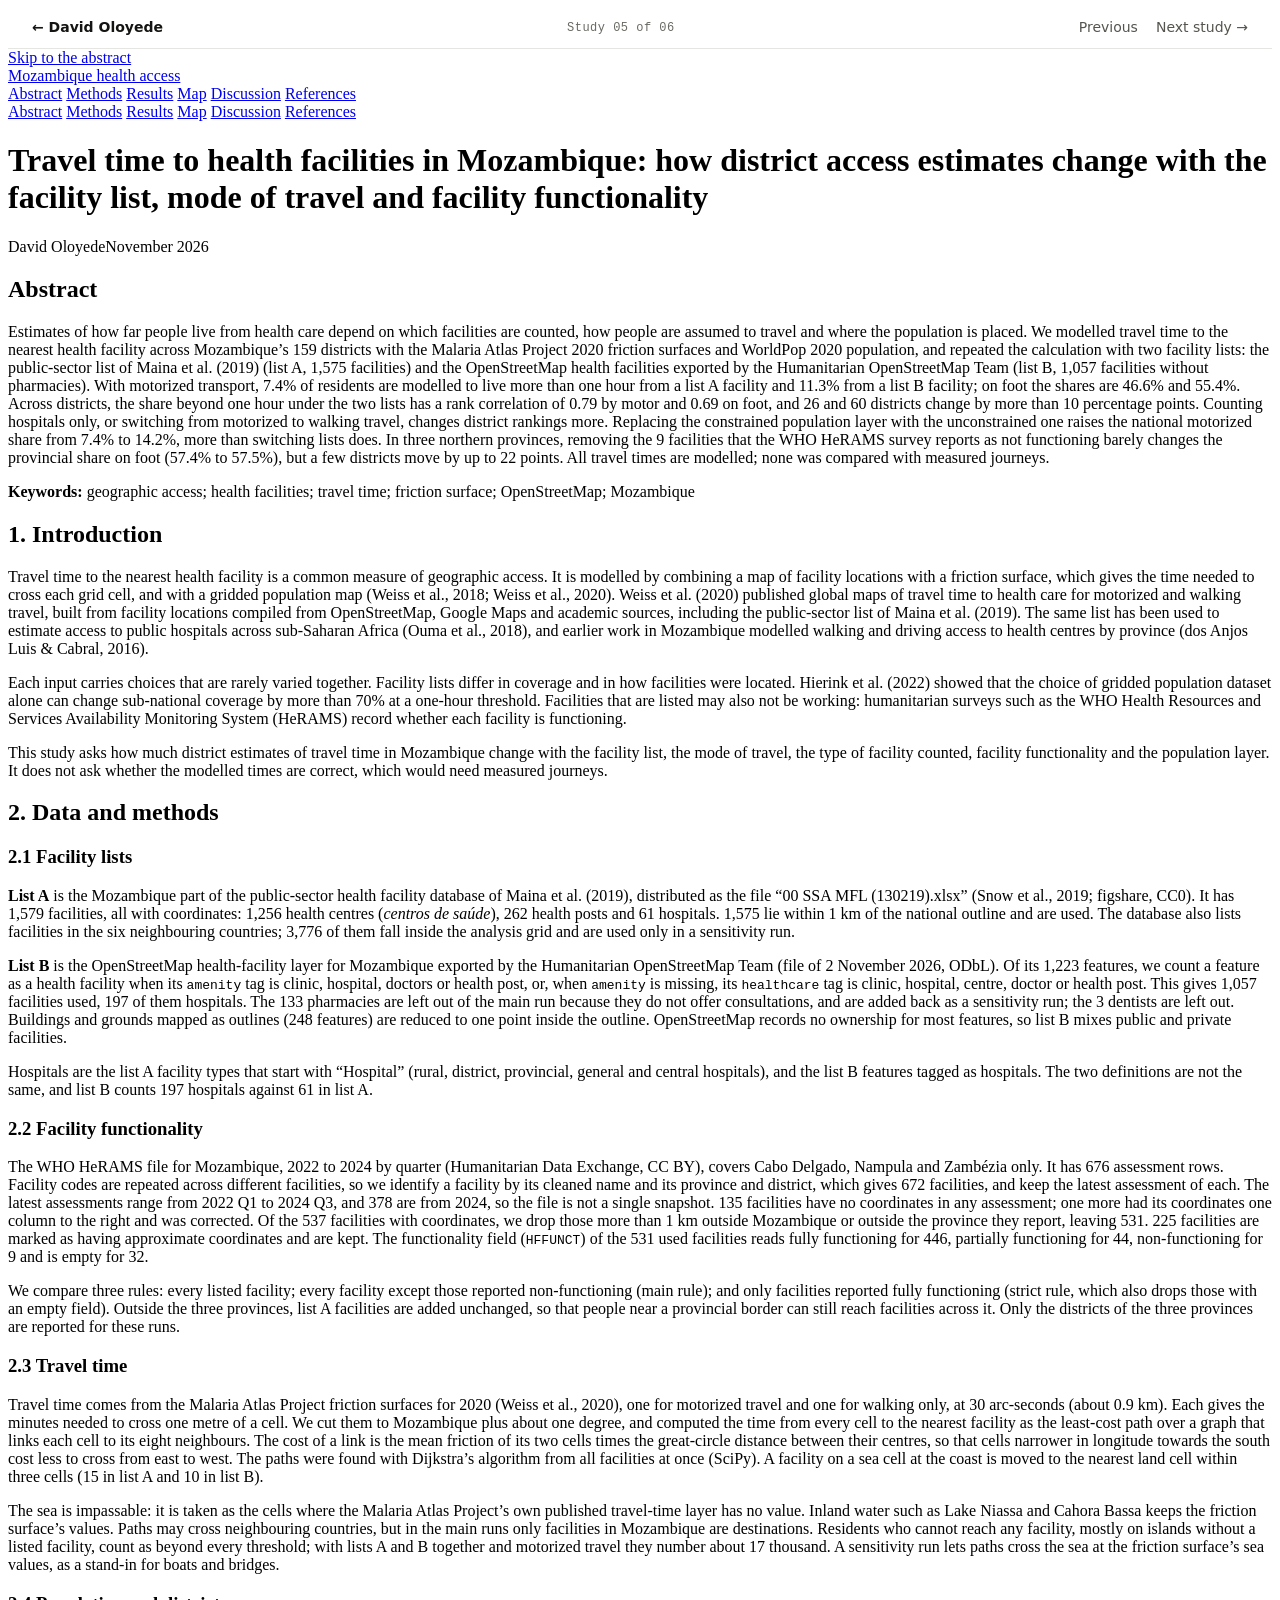
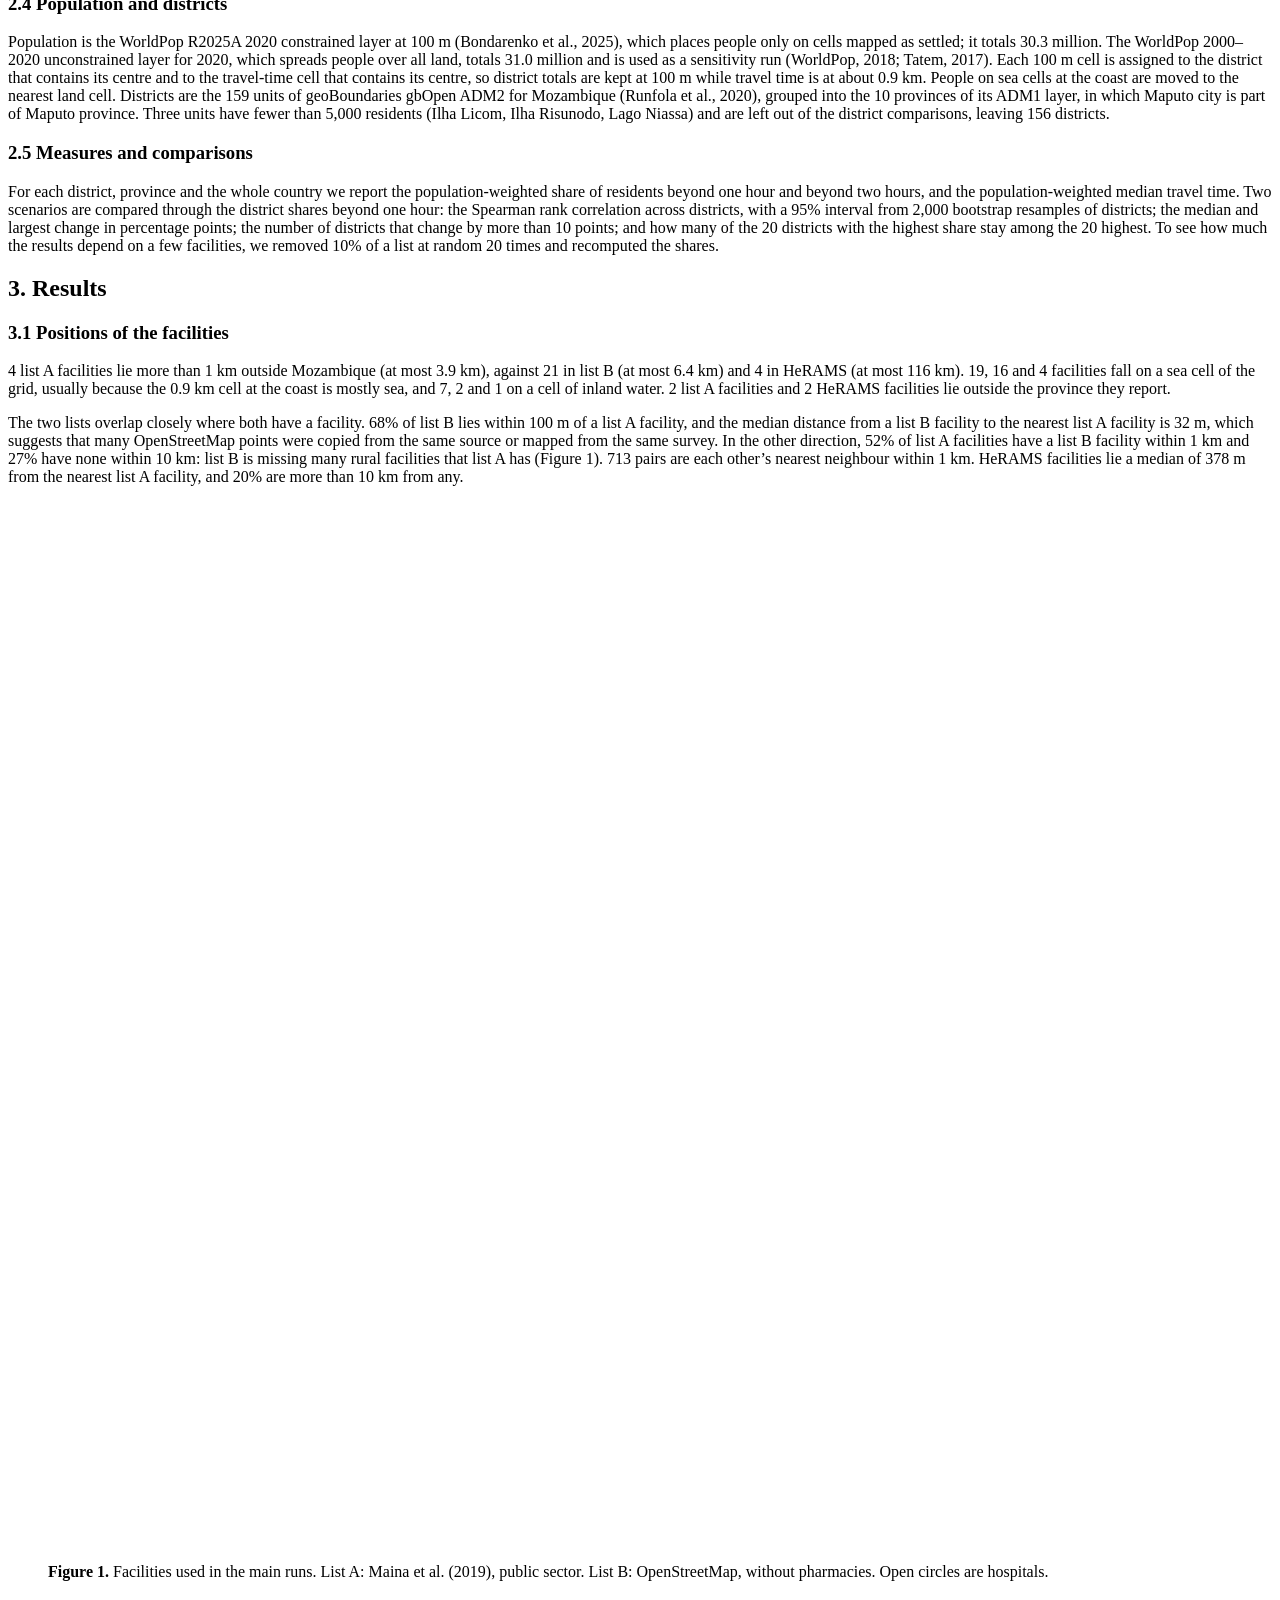
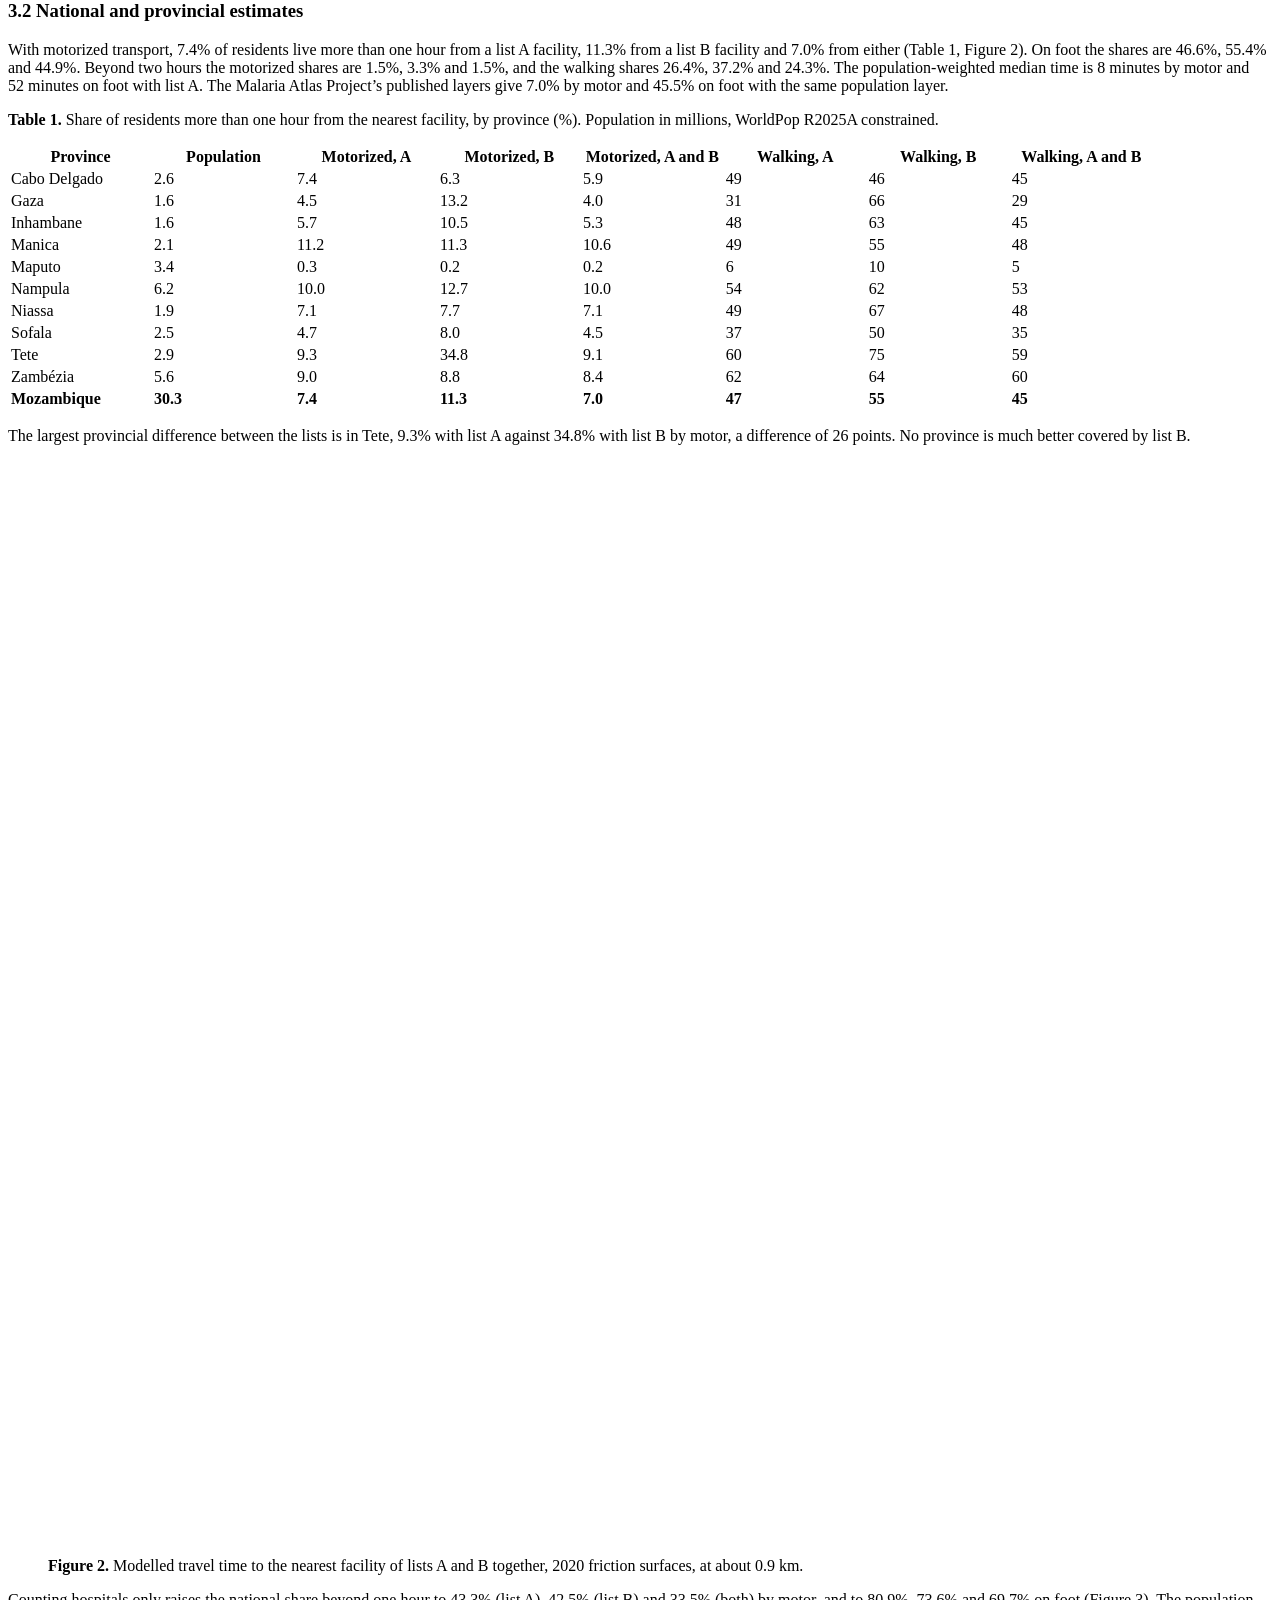
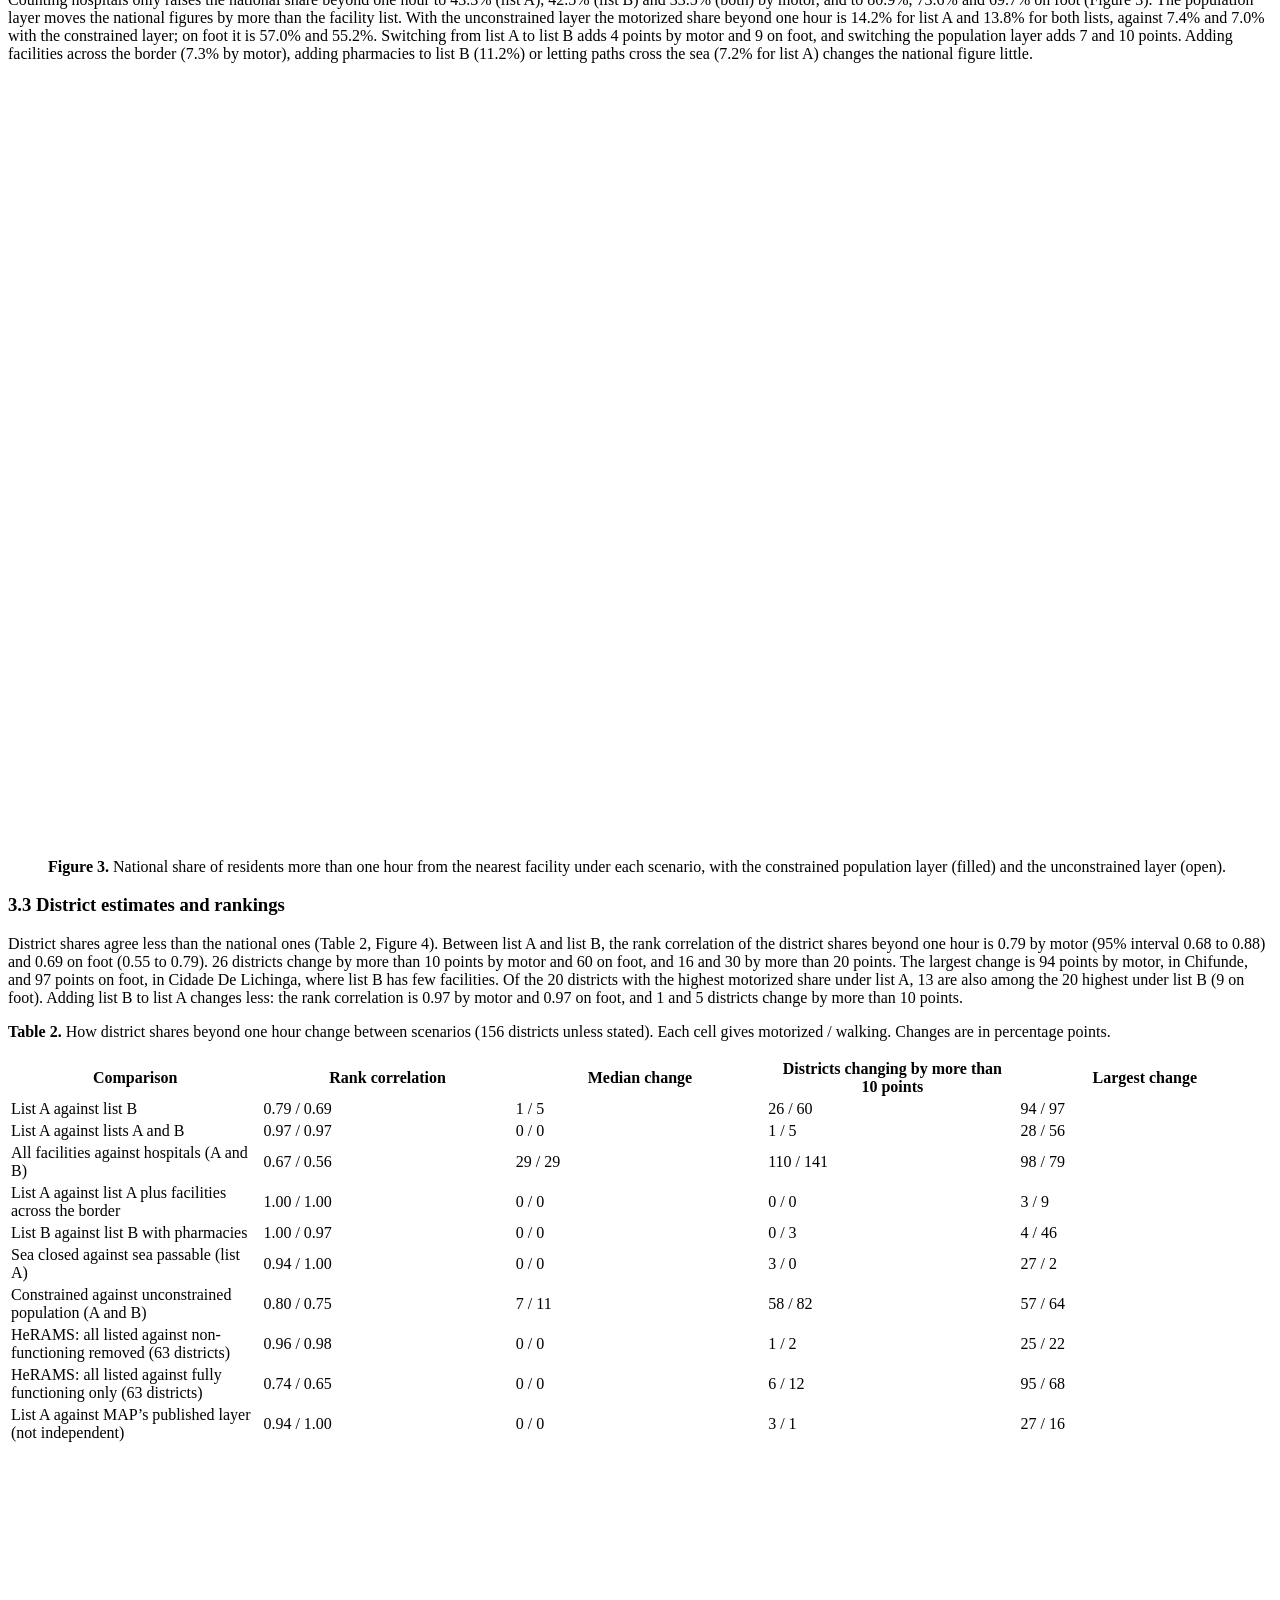
==== docs/index.html @ 3e3a824f "Build the study page" ====
<!doctype html>
<html lang="en">
<head>
    <meta charset="UTF-8">
    <meta name="viewport" content="width=device-width, initial-scale=1.0">
    <meta name="color-scheme" content="only light">
    <title>Travel time to health facilities in Mozambique: how district access estimates change with the facility list, mode of travel and facility functionality</title>
<link rel="canonical" href="https://oloyededavid.github.io/Mozambique-Health-Access/">
<meta property="og:type" content="article">
<meta property="og:title" content="Travel time to health facilities in
Mozambique: how district access estimates change with the facility list,
mode of travel and facility functionality">
<meta property="og:description" content="Modelled travel time to health facilities across the districts of Mozambique, and how much it changes with the facility list, mode of travel, facility functionality and population layer.">
<meta property="og:url" content="https://oloyededavid.github.io/Mozambique-Health-Access/">
<meta property="og:image" content="https://oloyededavid.github.io/Mozambique-Health-Access/assets/og.png">
<meta property="og:image:width" content="1200">
<meta property="og:image:height" content="630">
<meta name="twitter:card" content="summary_large_image">
    <meta name="description" content="Modelled travel time to health facilities across the districts of Mozambique, and how much it changes with the facility list, mode of travel, facility functionality and population layer.">
    <meta name="author" content="David Oloyede">
    <link rel="icon" href="data:image/svg+xml,%3Csvg xmlns='http://www.w3.org/2000/svg' viewBox='0 0 32 32'%3E%3Crect width='32' height='32' rx='6' fill='%23111'/%3E%3Ccircle cx='16' cy='16' r='6' fill='%23d9500b'/%3E%3C/svg%3E">
    <link rel="preconnect" href="https://api.fontshare.com">
    <link rel="preconnect" href="https://cdn.fontshare.com" crossorigin>
    <link rel="stylesheet" href="https://api.fontshare.com/v2/css?f[]=satoshi@400,500,700&amp;display=swap">
    <link rel="stylesheet" href="https://api.fontshare.com/v2/css?f[]=zodiak@500,700&amp;display=swap">
    <link rel="stylesheet" href="vendor/leaflet-1.9.4/leaflet.css">
    <link rel="stylesheet" href="assets/style.css">
</head>
<body data-counter="mozambique-health-access" data-store="mozambique-health-access-reaction-1">
<!-- study-bar:start --><style>
.sn-bar{font:400 14px/1.4 'Range Dash','Satoshi',system-ui,-apple-system,'Segoe UI',sans-serif;background:#fff;border-bottom:1px solid #e5e5e1;color:#141412;position:relative;z-index:1000}
.sn-bar .sn-in{max-width:1240px;margin:0 auto;padding:4px 24px;display:flex;align-items:center;justify-content:space-between;gap:16px}
.sn-bar a{color:#141412;text-decoration:none;display:inline-flex;align-items:center;min-height:32px}.sn-bar a:hover{text-decoration:underline;text-underline-offset:4px}
.sn-home{font-weight:700}.sn-pos{color:#6a6963;font-family:ui-monospace,'SF Mono',Menlo,monospace;font-size:12px;letter-spacing:.04em}
.sn-pn{display:flex;gap:18px}.sn-pn a{color:#55544e}
.sn-next{font:400 16px/1.5 'Range Dash','Satoshi',system-ui,-apple-system,'Segoe UI',sans-serif;color:#141412;background:#fff;border-top:1px solid #ececea;margin-top:64px}
.sn-next .sn-in{max-width:1080px;margin:0 auto;padding:40px 24px 48px}
.sn-k{font-size:15px;color:#6a6963;margin:0 0 14px}
.sn-card{display:flex;align-items:center;gap:20px;text-decoration:none;color:inherit;background:#fafafa;border:1px solid #ececea;border-radius:22px;padding:14px 18px 14px 14px;transition:border-color .25s,background .25s}
.sn-card:hover{border-color:#d5d5d1;background:#f6f6f5}
.sn-media{flex:none;width:112px;height:84px;border-radius:14px;overflow:hidden;background:#eee}
.sn-media img{width:100%;height:100%;object-fit:cover;display:block;transition:transform .8s cubic-bezier(.2,.7,.2,1)}
.sn-card:hover .sn-media img{transform:scale(1.05)}
.sn-t{flex:1;min-width:0;display:flex;flex-direction:column;gap:4px}
.sn-t b{font-weight:500;font-size:clamp(17px,1.8vw,21px);line-height:1.25;letter-spacing:-.005em}
.sn-t span{font-size:15px;color:#62625d}
.sn-arrow{flex:none;width:46px;height:46px;border-radius:50%;border:1px solid #e4e4e0;background:#fff;display:grid;place-items:center;font-size:20px;color:#3a3a37;transition:transform .3s cubic-bezier(.2,.7,.2,1)}
.sn-card:hover .sn-arrow{transform:translateX(3px)}
.sn-back{display:flex;justify-content:center;gap:10px;margin-top:28px;font-size:15px;color:#62625d;text-decoration:none}
.sn-back:hover{color:#141412}
@media (max-width:620px){.sn-media{width:72px;height:72px}.sn-t span{display:none}.sn-pos{display:none}}
@media (prefers-reduced-motion:reduce){.sn-media img,.sn-arrow{transition:none}}
</style><nav class="sn-bar" aria-label="Portfolio"><div class="sn-in"><a class="sn-home" href="https://oloyededavid.github.io/geospatial-rs-portfolio/">← David Oloyede</a><span class="sn-pos">Study 05 of 06</span><span class="sn-pn"><a href="https://oloyededavid.github.io/Groundwater-Storage-Gravimetry/" title="Water storage in the Lake Chad basin from GRACE and GRACE-FO, 2002–2026">Previous</a><a href="https://oloyededavid.github.io/Coastal-Hydrogeology-Modeling/" title="Urban sealing and the shallow water table of the Lekki–Epe barrier, Lagos, 1986–2024">Next study →</a></span></div></nav><!-- study-bar:end -->
<nav class="skipnav" aria-label="Skip link"><a class="skip" href="#abstract">Skip to the abstract</a></nav>
<noscript><p style="max-width:720px;margin:12px auto;padding:10px 14px;border:1px solid #d9d9d5;border-radius:6px;background:#fff;color:#141412;font:400 14px/1.5 system-ui,sans-serif">Turn on JavaScript to see the maps, charts and the numbers that are read from the data files. The text is readable without it.</p></noscript>
<header class="site-header">
    <div class="site-inner">
        <a class="site-id" href="#top">Mozambique health access</a>
        <nav class="toc" aria-label="Sections">
            <a href="#abstract">Abstract</a>
            <a href="#data-and-methods">Methods</a>
            <a href="#results">Results</a>
            <a href="#explore">Map</a>
            <a href="#discussion">Discussion</a>
            <a href="#references">References</a>
        </nav>
    </div>
    <nav class="toc-phone" aria-label="Sections on phone">
        <a href="#abstract">Abstract</a>
        <a href="#data-and-methods">Methods</a>
        <a href="#results">Results</a>
        <a href="#explore">Map</a>
        <a href="#discussion">Discussion</a>
        <a href="#references">References</a>
    </nav>
    <div class="progress" aria-hidden="true"><span id="progress"></span></div>
</header>

<main class="article" id="top">
<header class="title">
    <h1>Travel time to health facilities in Mozambique: how district
access estimates change with the facility list, mode of travel and
facility functionality</h1>
    <p class="sig"><span>David Oloyede</span><span>November
2026</span></p>
</header>

<h2 id="abstract">Abstract</h2>
<p>Estimates of how far people live from health care depend on which
facilities are counted, how people are assumed to travel and where the
population is placed. We modelled travel time to the nearest health
facility across Mozambique’s 159 districts with the Malaria Atlas
Project 2020 friction surfaces and WorldPop 2020 population, and
repeated the calculation with two facility lists: the public-sector list
of Maina et al. (2019) (list A, 1,575 facilities) and the OpenStreetMap
health facilities exported by the Humanitarian OpenStreetMap Team (list
B, 1,057 facilities without pharmacies). With motorized transport, 7.4%
of residents are modelled to live more than one hour from a list A
facility and 11.3% from a list B facility; on foot the shares are 46.6%
and 55.4%. Across districts, the share beyond one hour under the two
lists has a rank correlation of 0.79 by motor and 0.69 on foot, and 26
and 60 districts change by more than 10 percentage points. Counting
hospitals only, or switching from motorized to walking travel, changes
district rankings more. Replacing the constrained population layer with
the unconstrained one raises the national motorized share from 7.4% to
14.2%, more than switching lists does. In three northern provinces,
removing the 9 facilities that the WHO HeRAMS survey reports as not
functioning barely changes the provincial share on foot (57.4% to
57.5%), but a few districts move by up to 22 points. All travel times
are modelled; none was compared with measured journeys.</p>
<p><strong>Keywords:</strong> geographic access; health facilities;
travel time; friction surface; OpenStreetMap; Mozambique</p>
<h2 id="introduction">1. Introduction</h2>
<p>Travel time to the nearest health facility is a common measure of
geographic access. It is modelled by combining a map of facility
locations with a friction surface, which gives the time needed to cross
each grid cell, and with a gridded population map (Weiss et al., 2018;
Weiss et al., 2020). Weiss et al. (2020) published global maps of travel
time to health care for motorized and walking travel, built from
facility locations compiled from OpenStreetMap, Google Maps and academic
sources, including the public-sector list of Maina et al. (2019). The
same list has been used to estimate access to public hospitals across
sub-Saharan Africa (Ouma et al., 2018), and earlier work in Mozambique
modelled walking and driving access to health centres by province (dos
Anjos Luis &amp; Cabral, 2016).</p>
<p>Each input carries choices that are rarely varied together. Facility
lists differ in coverage and in how facilities were located. Hierink et
al. (2022) showed that the choice of gridded population dataset alone
can change sub-national coverage by more than 70% at a one-hour
threshold. Facilities that are listed may also not be working:
humanitarian surveys such as the WHO Health Resources and Services
Availability Monitoring System (HeRAMS) record whether each facility is
functioning.</p>
<p>This study asks how much district estimates of travel time in
Mozambique change with the facility list, the mode of travel, the type
of facility counted, facility functionality and the population layer. It
does not ask whether the modelled times are correct, which would need
measured journeys.</p>
<h2 id="data-and-methods">2. Data and methods</h2>
<h3 id="facility-lists">2.1 Facility lists</h3>
<p><strong>List A</strong> is the Mozambique part of the public-sector
health facility database of Maina et al. (2019), distributed as the file
“00 SSA MFL (130219).xlsx” (Snow et al., 2019; figshare, CC0). It has
1,579 facilities, all with coordinates: 1,256 health centres
(<em>centros de saúde</em>), 262 health posts and 61 hospitals. 1,575
lie within 1 km of the national outline and are used. The database also
lists facilities in the six neighbouring countries; 3,776 of them fall
inside the analysis grid and are used only in a sensitivity run.</p>
<p><strong>List B</strong> is the OpenStreetMap health-facility layer
for Mozambique exported by the Humanitarian OpenStreetMap Team (file of
2 November 2026, ODbL). Of its 1,223 features, we count a feature as a
health facility when its <code>amenity</code> tag is clinic, hospital,
doctors or health post, or, when <code>amenity</code> is missing, its
<code>healthcare</code> tag is clinic, hospital, centre, doctor or
health post. This gives 1,057 facilities used, 197 of them hospitals.
The 133 pharmacies are left out of the main run because they do not
offer consultations, and are added back as a sensitivity run; the 3
dentists are left out. Buildings and grounds mapped as outlines (248
features) are reduced to one point inside the outline. OpenStreetMap
records no ownership for most features, so list B mixes public and
private facilities.</p>
<p>Hospitals are the list A facility types that start with “Hospital”
(rural, district, provincial, general and central hospitals), and the
list B features tagged as hospitals. The two definitions are not the
same, and list B counts 197 hospitals against 61 in list A.</p>
<h3 id="facility-functionality">2.2 Facility functionality</h3>
<p>The WHO HeRAMS file for Mozambique, 2022 to 2024 by quarter
(Humanitarian Data Exchange, CC BY), covers Cabo Delgado, Nampula and
Zambézia only. It has 676 assessment rows. Facility codes are repeated
across different facilities, so we identify a facility by its cleaned
name and its province and district, which gives 672 facilities, and keep
the latest assessment of each. The latest assessments range from 2022 Q1
to 2024 Q3, and 378 are from 2024, so the file is not a single snapshot.
135 facilities have no coordinates in any assessment; one more had its
coordinates one column to the right and was corrected. Of the 537
facilities with coordinates, we drop those more than 1 km outside
Mozambique or outside the province they report, leaving 531. 225
facilities are marked as having approximate coordinates and are kept.
The functionality field (<code>HFFUNCT</code>) of the 531 used
facilities reads fully functioning for 446, partially functioning for
44, non-functioning for 9 and is empty for 32.</p>
<p>We compare three rules: every listed facility; every facility except
those reported non-functioning (main rule); and only facilities reported
fully functioning (strict rule, which also drops those with an empty
field). Outside the three provinces, list A facilities are added
unchanged, so that people near a provincial border can still reach
facilities across it. Only the districts of the three provinces are
reported for these runs.</p>
<h3 id="travel-time">2.3 Travel time</h3>
<p>Travel time comes from the Malaria Atlas Project friction surfaces
for 2020 (Weiss et al., 2020), one for motorized travel and one for
walking only, at 30 arc-seconds (about 0.9 km). Each gives the minutes
needed to cross one metre of a cell. We cut them to Mozambique plus
about one degree, and computed the time from every cell to the nearest
facility as the least-cost path over a graph that links each cell to its
eight neighbours. The cost of a link is the mean friction of its two
cells times the great-circle distance between their centres, so that
cells narrower in longitude towards the south cost less to cross from
east to west. The paths were found with Dijkstra’s algorithm from all
facilities at once (SciPy). A facility on a sea cell at the coast is
moved to the nearest land cell within three cells (15 in list A and 10
in list B).</p>
<p>The sea is impassable: it is taken as the cells where the Malaria
Atlas Project’s own published travel-time layer has no value. Inland
water such as Lake Niassa and Cahora Bassa keeps the friction surface’s
values. Paths may cross neighbouring countries, but in the main runs
only facilities in Mozambique are destinations. Residents who cannot
reach any facility, mostly on islands without a listed facility, count
as beyond every threshold; with lists A and B together and motorized
travel they number about 17 thousand. A sensitivity run lets paths cross
the sea at the friction surface’s sea values, as a stand-in for boats
and bridges.</p>
<h3 id="population-and-districts">2.4 Population and districts</h3>
<p>Population is the WorldPop R2025A 2020 constrained layer at 100 m
(Bondarenko et al., 2025), which places people only on cells mapped as
settled; it totals 30.3 million. The WorldPop 2000–2020 unconstrained
layer for 2020, which spreads people over all land, totals 31.0 million
and is used as a sensitivity run (WorldPop, 2018; Tatem, 2017). Each 100
m cell is assigned to the district that contains its centre and to the
travel-time cell that contains its centre, so district totals are kept
at 100 m while travel time is at about 0.9 km. People on sea cells at
the coast are moved to the nearest land cell. Districts are the 159
units of geoBoundaries gbOpen ADM2 for Mozambique (Runfola et al.,
2020), grouped into the 10 provinces of its ADM1 layer, in which Maputo
city is part of Maputo province. Three units have fewer than 5,000
residents (Ilha Licom, Ilha Risunodo, Lago Niassa) and are left out of
the district comparisons, leaving 156 districts.</p>
<h3 id="measures-and-comparisons">2.5 Measures and comparisons</h3>
<p>For each district, province and the whole country we report the
population-weighted share of residents beyond one hour and beyond two
hours, and the population-weighted median travel time. Two scenarios are
compared through the district shares beyond one hour: the Spearman rank
correlation across districts, with a 95% interval from 2,000 bootstrap
resamples of districts; the median and largest change in percentage
points; the number of districts that change by more than 10 points; and
how many of the 20 districts with the highest share stay among the 20
highest. To see how much the results depend on a few facilities, we
removed 10% of a list at random 20 times and recomputed the shares.</p>
<h2 id="results">3. Results</h2>
<h3 id="positions-of-the-facilities">3.1 Positions of the
facilities</h3>
<p>4 list A facilities lie more than 1 km outside Mozambique (at most
3.9 km), against 21 in list B (at most 6.4 km) and 4 in HeRAMS (at most
116 km). 19, 16 and 4 facilities fall on a sea cell of the grid, usually
because the 0.9 km cell at the coast is mostly sea, and 7, 2 and 1 on a
cell of inland water. 2 list A facilities and 2 HeRAMS facilities lie
outside the province they report.</p>
<p>The two lists overlap closely where both have a facility. 68% of list
B lies within 100 m of a list A facility, and the median distance from a
list B facility to the nearest list A facility is 32 m, which suggests
that many OpenStreetMap points were copied from the same source or
mapped from the same survey. In the other direction, 52% of list A
facilities have a list B facility within 1 km and 27% have none within
10 km: list B is missing many rural facilities that list A has (Figure
1). 713 pairs are each other’s nearest neighbour within 1 km. HeRAMS
facilities lie a median of 378 m from the nearest list A facility, and
20% are more than 10 km from any.</p>
<figure class="wide mapimg" id="fig-1">
<picture><source media="(max-width: 760px)" srcset="assets/figures/fig1_facilities_phone.webp"><img src="assets/figures/fig1_facilities.webp" width="1487" height="1057" loading="lazy" alt="Facilities used in the main runs. List A: Maina et al. (2019), public sector. List B: OpenStreetMap, without pharmacies. Open circles are hospitals."></picture>
<figcaption>
<b>Figure 1.</b> Facilities used in the main runs. List A: Maina et
al. (2019), public sector. List B: OpenStreetMap, without pharmacies.
Open circles are hospitals.
</figcaption>
</figure>
<h3 id="national-and-provincial-estimates">3.2 National and provincial
estimates</h3>
<p>With motorized transport, 7.4% of residents live more than one hour
from a list A facility, 11.3% from a list B facility and 7.0% from
either (Table 1, Figure 2). On foot the shares are 46.6%, 55.4% and
44.9%. Beyond two hours the motorized shares are 1.5%, 3.3% and 1.5%,
and the walking shares 26.4%, 37.2% and 24.3%. The population-weighted
median time is 8 minutes by motor and 52 minutes on foot with list A.
The Malaria Atlas Project’s published layers give 7.0% by motor and
45.5% on foot with the same population layer.</p>
<p><strong>Table 1.</strong> Share of residents more than one hour from
the nearest facility, by province (%). Population in millions, WorldPop
R2025A constrained.</p>
<div class="table-wrap" tabindex="0" role="region" aria-label="Table 1, scrolls sideways"><table>
<colgroup>
<col style="width: 12%" />
<col style="width: 12%" />
<col style="width: 12%" />
<col style="width: 12%" />
<col style="width: 12%" />
<col style="width: 12%" />
<col style="width: 12%" />
<col style="width: 12%" />
</colgroup>
<thead>
<tr class="header">
<th>Province</th>
<th>Population</th>
<th>Motorized, A</th>
<th>Motorized, B</th>
<th>Motorized, A and B</th>
<th>Walking, A</th>
<th>Walking, B</th>
<th>Walking, A and B</th>
</tr>
</thead>
<tbody>
<tr class="odd">
<td>Cabo Delgado</td>
<td>2.6</td>
<td>7.4</td>
<td>6.3</td>
<td>5.9</td>
<td>49</td>
<td>46</td>
<td>45</td>
</tr>
<tr class="even">
<td>Gaza</td>
<td>1.6</td>
<td>4.5</td>
<td>13.2</td>
<td>4.0</td>
<td>31</td>
<td>66</td>
<td>29</td>
</tr>
<tr class="odd">
<td>Inhambane</td>
<td>1.6</td>
<td>5.7</td>
<td>10.5</td>
<td>5.3</td>
<td>48</td>
<td>63</td>
<td>45</td>
</tr>
<tr class="even">
<td>Manica</td>
<td>2.1</td>
<td>11.2</td>
<td>11.3</td>
<td>10.6</td>
<td>49</td>
<td>55</td>
<td>48</td>
</tr>
<tr class="odd">
<td>Maputo</td>
<td>3.4</td>
<td>0.3</td>
<td>0.2</td>
<td>0.2</td>
<td>6</td>
<td>10</td>
<td>5</td>
</tr>
<tr class="even">
<td>Nampula</td>
<td>6.2</td>
<td>10.0</td>
<td>12.7</td>
<td>10.0</td>
<td>54</td>
<td>62</td>
<td>53</td>
</tr>
<tr class="odd">
<td>Niassa</td>
<td>1.9</td>
<td>7.1</td>
<td>7.7</td>
<td>7.1</td>
<td>49</td>
<td>67</td>
<td>48</td>
</tr>
<tr class="even">
<td>Sofala</td>
<td>2.5</td>
<td>4.7</td>
<td>8.0</td>
<td>4.5</td>
<td>37</td>
<td>50</td>
<td>35</td>
</tr>
<tr class="odd">
<td>Tete</td>
<td>2.9</td>
<td>9.3</td>
<td>34.8</td>
<td>9.1</td>
<td>60</td>
<td>75</td>
<td>59</td>
</tr>
<tr class="even">
<td>Zambézia</td>
<td>5.6</td>
<td>9.0</td>
<td>8.8</td>
<td>8.4</td>
<td>62</td>
<td>64</td>
<td>60</td>
</tr>
<tr class="odd">
<td><strong>Mozambique</strong></td>
<td><strong>30.3</strong></td>
<td><strong>7.4</strong></td>
<td><strong>11.3</strong></td>
<td><strong>7.0</strong></td>
<td><strong>47</strong></td>
<td><strong>55</strong></td>
<td><strong>45</strong></td>
</tr>
</tbody>
</table></div>
<p>The largest provincial difference between the lists is in Tete, 9.3%
with list A against 34.8% with list B by motor, a difference of 26
points. No province is much better covered by list B.</p>
<figure class="wide mapimg" id="fig-2">
<picture><source media="(max-width: 760px)" srcset="assets/figures/fig2_traveltime_phone.webp"><img src="assets/figures/fig2_traveltime.webp" width="1285" height="1092" loading="lazy" alt="Modelled travel time to the nearest facility of lists A and B together, 2020 friction surfaces, at about 0.9 km."></picture>
<figcaption>
<b>Figure 2.</b> Modelled travel time to the nearest facility of lists A
and B together, 2020 friction surfaces, at about 0.9 km.
</figcaption>
</figure>
<p>Counting hospitals only raises the national share beyond one hour to
43.3% (list A), 42.5% (list B) and 33.5% (both) by motor, and to 80.9%,
73.6% and 69.7% on foot (Figure 3). The population layer moves the
national figures by more than the facility list. With the unconstrained
layer the motorized share beyond one hour is 14.2% for list A and 13.8%
for both lists, against 7.4% and 7.0% with the constrained layer; on
foot it is 57.0% and 55.2%. Switching from list A to list B adds 4
points by motor and 9 on foot, and switching the population layer adds 7
and 10 points. Adding facilities across the border (7.3% by motor),
adding pharmacies to list B (11.2%) or letting paths cross the sea (7.2%
for list A) changes the national figure little.</p>
<figure class="wide mapimg" id="fig-3">
<picture><source media="(max-width: 760px)" srcset="assets/figures/fig4_scenarios_phone.webp"><img src="assets/figures/fig4_scenarios.webp" width="1720" height="775" loading="lazy" alt="National share of residents more than one hour from the nearest facility under each scenario, with the constrained population layer (filled) and the unconstrained layer (open)."></picture>
<figcaption>
<b>Figure 3.</b> National share of residents more than one hour from the
nearest facility under each scenario, with the constrained population
layer (filled) and the unconstrained layer (open).
</figcaption>
</figure>
<h3 id="district-estimates-and-rankings">3.3 District estimates and
rankings</h3>
<p>District shares agree less than the national ones (Table 2, Figure
4). Between list A and list B, the rank correlation of the district
shares beyond one hour is 0.79 by motor (95% interval 0.68 to 0.88) and
0.69 on foot (0.55 to 0.79). 26 districts change by more than 10 points
by motor and 60 on foot, and 16 and 30 by more than 20 points. The
largest change is 94 points by motor, in Chifunde, and 97 points on
foot, in Cidade De Lichinga, where list B has few facilities. Of the 20
districts with the highest motorized share under list A, 13 are also
among the 20 highest under list B (9 on foot). Adding list B to list A
changes less: the rank correlation is 0.97 by motor and 0.97 on foot,
and 1 and 5 districts change by more than 10 points.</p>
<p><strong>Table 2.</strong> How district shares beyond one hour change
between scenarios (156 districts unless stated). Each cell gives
motorized / walking. Changes are in percentage points.</p>
<div class="table-wrap" tabindex="0" role="region" aria-label="Table 2, scrolls sideways"><table>
<colgroup>
<col style="width: 20%" />
<col style="width: 20%" />
<col style="width: 20%" />
<col style="width: 20%" />
<col style="width: 20%" />
</colgroup>
<thead>
<tr class="header">
<th>Comparison</th>
<th>Rank correlation</th>
<th>Median change</th>
<th>Districts changing by more than 10 points</th>
<th>Largest change</th>
</tr>
</thead>
<tbody>
<tr class="odd">
<td>List A against list B</td>
<td>0.79 / 0.69</td>
<td>1 / 5</td>
<td>26 / 60</td>
<td>94 / 97</td>
</tr>
<tr class="even">
<td>List A against lists A and B</td>
<td>0.97 / 0.97</td>
<td>0 / 0</td>
<td>1 / 5</td>
<td>28 / 56</td>
</tr>
<tr class="odd">
<td>All facilities against hospitals (A and B)</td>
<td>0.67 / 0.56</td>
<td>29 / 29</td>
<td>110 / 141</td>
<td>98 / 79</td>
</tr>
<tr class="even">
<td>List A against list A plus facilities across the border</td>
<td>1.00 / 1.00</td>
<td>0 / 0</td>
<td>0 / 0</td>
<td>3 / 9</td>
</tr>
<tr class="odd">
<td>List B against list B with pharmacies</td>
<td>1.00 / 0.97</td>
<td>0 / 0</td>
<td>0 / 3</td>
<td>4 / 46</td>
</tr>
<tr class="even">
<td>Sea closed against sea passable (list A)</td>
<td>0.94 / 1.00</td>
<td>0 / 0</td>
<td>3 / 0</td>
<td>27 / 2</td>
</tr>
<tr class="odd">
<td>Constrained against unconstrained population (A and B)</td>
<td>0.80 / 0.75</td>
<td>7 / 11</td>
<td>58 / 82</td>
<td>57 / 64</td>
</tr>
<tr class="even">
<td>HeRAMS: all listed against non-functioning removed (63
districts)</td>
<td>0.96 / 0.98</td>
<td>0 / 0</td>
<td>1 / 2</td>
<td>25 / 22</td>
</tr>
<tr class="odd">
<td>HeRAMS: all listed against fully functioning only (63
districts)</td>
<td>0.74 / 0.65</td>
<td>0 / 0</td>
<td>6 / 12</td>
<td>95 / 68</td>
</tr>
<tr class="even">
<td>List A against MAP’s published layer (not independent)</td>
<td>0.94 / 1.00</td>
<td>0 / 0</td>
<td>3 / 1</td>
<td>27 / 16</td>
</tr>
</tbody>
</table></div>
<figure class="wide mapimg" id="fig-4">
<picture><source media="(max-width: 760px)" srcset="assets/figures/fig3_scatter_phone.webp"><img src="assets/figures/fig3_scatter.webp" width="1643" height="805" loading="lazy" alt="District share of residents more than one hour from the nearest facility under list A and list B. Each point is a district; points above the line are districts where list B gives a longer time."></picture>
<figcaption>
<b>Figure 4.</b> District share of residents more than one hour from the
nearest facility under list A and list B. Each point is a district;
points above the line are districts where list B gives a longer time.
</figcaption>
</figure>
<p>The mode of travel and the type of facility reorder districts more
than the facility list. With both lists together, the rank correlation
between motorized and walking shares is 0.62 (0.48 to 0.74), and only 7
of the 20 districts with the highest motorized share are among the 20
highest on foot. Between all facilities and hospitals only, the rank
correlation is 0.67 by motor and 0.56 on foot. For hospitals alone,
lists A and B give a rank correlation of 0.73 by motor, and 54 districts
change by more than 10 points, partly because the lists define hospitals
differently.</p>
<p>The population layer changes district rankings about as much as the
facility list: the rank correlation between the constrained and
unconstrained layers is 0.80 by motor and 0.75 on foot, 58 districts
change by more than 10 points by motor, and the largest change is 57
points in Mecula. Facilities across the border change no district by
more than 3 points by motor and 9 on foot (in Chifunde). Pharmacies
change 3 districts by more than 10 points on foot, the largest by 46
points (Ilha De Moçambique). Opening the sea changes Ibo by 27 points by
motor and no district by more than 2 on foot.</p>
<p>Removing 10% of list A at random 20 times leaves the national
motorized share between 7.6% and 8.1% and the walking share between
48.5% and 49.4%. Single districts move more: in the median run the
largest district change is 17 points by motor (up to 23) and 43 points
on foot (up to 72). District estimates in sparsely served areas
therefore rest on a few facilities each.</p>
<p>With list A, our travel times are close to the Malaria Atlas
Project’s published motorized layer: the rank correlation over the grid
cells of Mozambique is 0.997 (every seventh cell), and the median
difference is 0.1 minutes (95th percentile 0.9 minutes). For walking it
is 0.977, and with list B 0.89 by motor. At district level the rank
correlation with the published layer is 0.94 by motor and 1.00 on foot
for list A, and 0.75 by motor for list B. This agreement is not an
independent check. The published layer uses the same friction surface
and its facility set includes the list of Maina et al. (2019); the
agreement shows that our implementation reproduces theirs and that their
facility set in Mozambique behaves like list A, not that either is
correct.</p>
<h3 id="functioning-facilities-in-cabo-delgado-nampula-and-zambézia">3.4
Functioning facilities in Cabo Delgado, Nampula and Zambézia</h3>
<p>Across the three provinces, the share of residents more than one hour
from a HeRAMS facility on foot is 57.4% when every listed facility
counts, 57.5% without the non-functioning ones and 61.2% when only fully
functioning facilities count. By motor the shares are 10.2%, 10.2% and
12.3%. For comparison, list A gives 56.1% on foot and 9.1% by motor in
the same provinces, and the rank correlation between list A and HeRAMS
across the 63 districts is 0.80 by motor and 0.67 on foot.</p>
<p>Removing the non-functioning facilities changes 2 districts by more
than 10 points on foot; the largest change is 22 points in Quissanga (by
motor 25 points, in Ibo). The strict rule changes more: 12 districts
change by more than 10 points on foot and 6 by motor, the largest by 68
points on foot in Macomia and 95 points by motor in Macomia, and the
rank correlation with the all-facility run falls to 0.65 on foot (0.41
to 0.85) (Figure 5). The districts that change most under both rules are
in Cabo Delgado, but the strict rule also removes facilities whose
status is simply missing.</p>
<figure class="wide mapimg" id="fig-5">
<picture><source media="(max-width: 760px)" srcset="assets/figures/fig5_herams_phone.webp"><img src="assets/figures/fig5_herams.webp" width="1495" height="837" loading="lazy" alt="The twelve districts of Cabo Delgado, Nampula and Zambézia whose share of residents more than one hour from a facility on foot changes most between the HeRAMS rules."></picture>
<figcaption>
<b>Figure 5.</b> The twelve districts of Cabo Delgado, Nampula and
Zambézia whose share of residents more than one hour from a facility on
foot changes most between the HeRAMS rules.
</figcaption>
</figure>
<h3 id="explore">3.5 Map of the districts</h3>
<p>Pick a facility list, a mode of travel and a measure, then select a district on the map or from the list. The HeRAMS options cover Cabo Delgado, Nampula and Zambézia only. Districts with too few residents to compare are left grey. Values use the WorldPop R2025A constrained population layer and are modelled, not measured.</p>
<div class="xp-controls">
<p class="xp-pick"><label for="xp-scen">Facilities</label> <select id="xp-scen"></select></p>
<div id="xp-modes" class="xp-buttons" role="group" aria-label="Mode of travel"></div>
<div id="xp-buttons" class="xp-buttons" role="group" aria-label="Measure"></div>
<p class="xp-pick"><label for="xp-select">District</label> <select id="xp-select"></select></p>
</div>
<div id="explore-map" class="xp-map" role="region" aria-label="Map of the districts of Mozambique"></div>
<div class="xp-legend"><span id="xp-min"></span><span id="xp-legend-bar" class="xp-legend-bar" aria-hidden="true"></span><span id="xp-max"></span></div>
<p id="xp-unit" class="xp-unit"></p>
<p id="xp-readout" class="xp-readout" role="status">Select a district on the map, on the list above it, or use Tab and Enter.</p>
<details class="xp-table"><summary>Show all districts as a table</summary><div id="xp-table"></div></details>
<h2 id="discussion">4. Discussion</h2>
<p>National estimates of geographic access in Mozambique are fairly
stable across facility lists, but district estimates are not. A national
motorized share of 7.4% to 11.3% beyond one hour hides districts whose
share changes by 94 points when one list replaces the other. The
difference comes mainly from where list B is thin: its points largely
coincide with list A where both have a facility, and many rural
facilities in list A have no counterpart in OpenStreetMap. Combining the
lists changes little relative to list A alone, so list A carries most of
the coverage in these runs. That does not show list A is complete; it is
a 2019 compilation and newer facilities may be missing from both
lists.</p>
<p>The choice of population layer matters as much as the facility list
at district level and more at national level, in line with the size of
the differences reported by Hierink et al. (2022) for sub-Saharan
Africa. The constrained layer places people on mapped settlements only,
which puts fewer people far from roads; the unconstrained layer spreads
people across all land. Neither is a census, and we cannot tell from
these data which is closer to where people live.</p>
<p>Walking and motorized travel, and all facilities against hospitals,
rank districts differently enough that a list of “least served”
districts depends on which question is asked. The HeRAMS comparison
shows that facilities reported non-functioning change provincial figures
little but matter for single districts. It covers three provinces and a
mix of quarters from 2022 to 2024, so it cannot be extended to the rest
of the country.</p>
<h2 id="limitations">5. Limitations</h2>
<p>All travel times are modelled from friction surfaces. They assume the
fastest mode is always available, the nearest facility is always used,
and travel is not affected by season, cost, security or queues, and they
were not compared with measured travel times or survey reports. The
friction surfaces date from 2020 and the population from 2020, while
list A was compiled by 2019, OpenStreetMap was exported in 2026 and
HeRAMS covers 2022 to 2024; the scenarios therefore mix dates.
OpenStreetMap coverage depends on where mappers have worked and is
uneven, and its hospital tag does not follow the national hierarchy.
Facility coordinates in list A were not checked on the ground, and 225
HeRAMS facilities report approximate coordinates. The 0.9 km grid cannot
represent short bridges or causeways, and island residents depend on
whether a facility is listed on the island. Facilities across the border
are used only in a sensitivity run, and we do not know whether residents
use them. District shares rest on modelled population and, in sparsely
served districts, on a few facilities each, as the random-removal runs
show. The comparison with the Malaria Atlas Project’s published layer
uses the same friction surface and is not independent. This study
measures geographic access only; it says nothing about quality of care,
opening hours or whether services are affordable.</p>
<h2 id="conclusion">6. Conclusion</h2>
<p>In Mozambique, the national share of residents modelled to live more
than one hour from a health facility moves by a few points with the
facility list and by more with the population layer, while district
shares can move by tens of points. District rankings of access change
most with the mode of travel and the type of facility counted, then with
the facility list and population layer, and least with facilities across
the border, pharmacies or the treatment of the sea. Where district
estimates guide planning, reporting them under more than one facility
list and population layer, and saying which mode and facility type they
assume, would show how much they can be relied on.</p>
<!-- page-end:start -->
<section id="key-terms" aria-labelledby="h-terms">
    <h2 id="h-terms">Key terms</h2>
    <dl class="glossary">
        <dt>Travel time</dt><dd>The modelled time from where a person lives to the nearest listed facility, along the fastest path over the map. It is not a measured journey.</dd>
        <dt>Friction surface</dt><dd>A grid that gives the time needed to cross each cell, from roads, land cover, slope and water. The Malaria Atlas Project publishes one for motorized travel and one for walking only, for 2020.</dd>
        <dt>List A</dt><dd>Public-sector health facilities compiled by Maina et al. (2019) from national lists, with coordinates.</dd>
        <dt>List B</dt><dd>Health facilities mapped in OpenStreetMap, as exported by the Humanitarian OpenStreetMap Team. Pharmacies are left out of the main runs.</dd>
        <dt>HeRAMS</dt><dd>The WHO Health Resources and Services Availability Monitoring System. Its Mozambique file records, for three northern provinces, whether each facility was functioning when last assessed in 2022–2024.</dd>
        <dt>Constrained and unconstrained population</dt><dd>Two WorldPop maps of where people live. The constrained map puts people only on mapped settlements; the unconstrained map spreads them over all land. Both are models, not census counts.</dd>
        <dt>Share beyond one hour</dt><dd>The share of a district's modelled residents whose travel time to the nearest facility is more than 60 minutes. Residents who cannot reach any facility count as beyond.</dd>
        <dt>Rank correlation</dt><dd>Spearman's rank correlation between two sets of district values. 1 means the districts come in the same order under both; lower values mean the order changes.</dd>
        <dt>Percentage point</dt><dd>The difference between two percentages. A share that moves from 20% to 30% changes by 10 points.</dd>
    </dl>
</section>

<section id="data-code" aria-labelledby="h-dc">
    <h2 id="h-dc">Data, code and citation</h2>
    <p>Code is released under the MIT licence and derived data under CC BY
4.0, from <a
href="https://github.com/oloyededavid/Mozambique-Health-Access"
class="uri">https://github.com/oloyededavid/Mozambique-Health-Access</a>;
files derived from OpenStreetMap remain under the ODbL. Source data keep
their own terms: Maina et al. (2019) facility list (CC0), OpenStreetMap
via the Humanitarian OpenStreetMap Team (ODbL), WHO HeRAMS via the
Humanitarian Data Exchange (CC BY), Malaria Atlas Project friction
surfaces (CC BY 4.0), WorldPop (CC BY 4.0) and geoBoundaries (CC BY 3.0
IGO for Mozambique).</p>
    <ul class="downloads">
        <li><a href="data/district_access.csv" download>district_access.csv</a><span>District shares and median times for lists A, B and both</span></li>
        <li><a href="data/district_values.json" download>district_values.json</a><span>Values behind the district map</span></li>
        <li><a href="data/comparisons.json" download>comparisons.json</a><span>Rank correlations and changes between scenarios</span></li>
        <li><a href="data/facilities.csv" download>facilities.csv</a><span>Facility points with their checks (OpenStreetMap rows under the ODbL)</span></li>
        <li><a href="data/facilities.json" download>facilities.json</a><span>Facility counts, positional checks and matching</span></li>
        <li><a href="data/sources.json" download>sources.json</a><span>Source files with web address, size and SHA-256</span></li>
        <li><a href="https://github.com/oloyededavid/Mozambique-Health-Access/raw/main/paper/paper.docx">Paper (Word)</a><span>Same text, for printing or comment</span></li>
        <li><a href="https://github.com/oloyededavid/Mozambique-Health-Access">Repository</a><span>Scripts and tests</span></li>
    </ul>
    <h3 id="cite">How to cite</h3>
    <div class="citation">
        <p id="cite-text">Oloyede, D. O. (2026). <i>Travel time to health facilities in Mozambique: how district access estimates change with the facility list, mode of travel and facility functionality</i>. https://github.com/oloyededavid/Mozambique-Health-Access</p>
        <button type="button" class="button" id="copy-cite">Copy citation</button>
    </div>
</section>

<section class="note" aria-labelledby="h-note">
    <h2 id="h-note">A note from me</h2>
    <!-- PLACEHOLDER: David to rewrite this note in his own words before publishing. -->
    <p>Thank you for reading. This study does not say how long journeys to clinics in Mozambique take; it shows how much a modelled answer depends on the choices behind it.</p>
    <p>If you know these districts, or have measured travel times or a newer facility list, I would like to hear from you: <a href="https://github.com/oloyededavid/Mozambique-Health-Access/issues">open an issue on the repository</a>.</p>
    <p class="sign">David</p>
</section>

<section id="feedback" class="feedback" aria-labelledby="h-fb">
    <h2 id="h-fb">Was this research useful?</h2>
    <div class="react-row">
        <div class="reactions" role="group" aria-labelledby="h-fb">
            <button type="button" class="button react" data-react="Useful" aria-pressed="false">Useful <span class="rc"></span></button>
            <button type="button" class="button react" data-react="Interesting" aria-pressed="false">Interesting <span class="rc"></span></button>
            <button type="button" class="button react" data-react="Needs clarity" aria-pressed="false">Needs clarity <span class="rc"></span></button>
        </div>
        <span class="react-status" id="react-status" role="status"></span>
    </div>
    <p class="react-note">One reaction per browser. Counts are anonymous and kept by a public counter.</p>
</section>
<!-- page-end:end -->
<h2 id="references">References</h2>
<ol class="refs" role="list">
<li>Bondarenko, M., Priyatikanto, R., Tejedor Garavito, N., Zhang, W., McKeen, T., et al. (2025). <em>Constrained estimates of 2015–2030 total number of people per grid square at a resolution of 3 arc (approximately 100m at the equator), R2025A version v1</em>. University of Southampton. <a href="https://doi.org/10.5258/SOTON/WP00839">doi:10.5258/SOTON/WP00839</a></li>
<li>dos Anjos Luis, A., &amp; Cabral, P. (2016). Geographic accessibility to primary healthcare centers in Mozambique. <em>International Journal for Equity in Health</em>, 15, 173. <a href="https://doi.org/10.1186/s12939-016-0455-0">doi:10.1186/s12939-016-0455-0</a></li>
<li>Hierink, F., Boo, G., Macharia, P. M., Ouma, P. O., et al. (2022). Differences between gridded population data impact measures of geographic access to healthcare in sub-Saharan Africa. <em>Communications Medicine</em>, 2, 117. <a href="https://doi.org/10.1038/s43856-022-00179-4">doi:10.1038/s43856-022-00179-4</a></li>
<li>Humanitarian OpenStreetMap Team. (2026). <em>Health facilities of Mozambique</em> (OpenStreetMap export, file of 2 November 2026). Humanitarian Data Exchange. <a href="https://data.humdata.org/dataset/hotosm_moz_health_facilities">https://data.humdata.org/dataset/hotosm_moz_health_facilities</a></li>
<li>Maina, J., Ouma, P. O., Macharia, P. M., Alegana, V. A., et al. (2019). A spatial database of health facilities managed by the public health sector in sub Saharan Africa. <em>Scientific Data</em>, 6, 134. <a href="https://doi.org/10.1038/s41597-019-0142-2">doi:10.1038/s41597-019-0142-2</a></li>
<li>Ouma, P. O., Maina, J., Thuranira, P. N., Macharia, P. M., et al. (2018). Access to emergency hospital care provided by the public sector in sub-Saharan Africa in 2015: a geocoded inventory and spatial analysis. <em>The Lancet Global Health</em>, 6(3), e342–e350. <a href="https://doi.org/10.1016/S2214-109X(17)30488-6">doi:10.1016/S2214-109X(17)30488-6</a></li>
<li>Runfola, D., Anderson, A., Baier, H., Crittenden, M., et al. (2020). geoBoundaries: A global database of political administrative boundaries. <em>PLOS ONE</em>, 15(4), e0231866. <a href="https://doi.org/10.1371/journal.pone.0231866">doi:10.1371/journal.pone.0231866</a></li>
<li>Snow, R. W., Maina, J., Ouma, P. O., Macharia, P. M., et al. (2019). <em>Public health facilities in sub Saharan Africa</em> [Data set]. figshare. <a href="https://doi.org/10.6084/m9.figshare.7725374.v1">doi:10.6084/m9.figshare.7725374.v1</a></li>
<li>Tatem, A. J. (2017). WorldPop, open data for spatial demography. <em>Scientific Data</em>, 4, 170004. <a href="https://doi.org/10.1038/sdata.2017.4">doi:10.1038/sdata.2017.4</a></li>
<li>Virtanen, P., Gommers, R., Oliphant, T. E., et al. (2020). SciPy 1.0: fundamental algorithms for scientific computing in Python. <em>Nature Methods</em>, 17, 261–272. <a href="https://doi.org/10.1038/s41592-019-0686-2">doi:10.1038/s41592-019-0686-2</a></li>
<li>Weiss, D. J., Nelson, A., Gibson, H. S., Temperley, W., et al. (2018). A global map of travel time to cities to assess inequalities in accessibility in 2015. <em>Nature</em>, 553, 333–336. <a href="https://doi.org/10.1038/nature25181">doi:10.1038/nature25181</a></li>
<li>Weiss, D. J., Nelson, A., Vargas-Ruiz, C. A., Gligorić, K., et al. (2020). Global maps of travel time to healthcare facilities. <em>Nature Medicine</em>, 26, 1835–1838. <a href="https://doi.org/10.1038/s41591-020-1059-1">doi:10.1038/s41591-020-1059-1</a></li>
<li>WHO. (2024). <em>Mozambique: Health facilities</em> (HeRAMS 2022–2024 by quarter). Humanitarian Data Exchange. <a href="https://data.humdata.org/dataset/health-cluster-mozambique">https://data.humdata.org/dataset/health-cluster-mozambique</a></li>
<li>WorldPop. (2018). <em>Global 100m Population</em> (Mozambique, 2020, unconstrained). University of Southampton. <a href="https://doi.org/10.5258/SOTON/WP00645">doi:10.5258/SOTON/WP00645</a></li>
</ol>
</main>

<button type="button" class="to-top" id="to-top" aria-label="Back to top" hidden><svg width="14" height="14" viewBox="0 0 24 24" fill="none" stroke="currentColor" stroke-width="2.2" stroke-linecap="round" stroke-linejoin="round" aria-hidden="true"><path d="M12 19V5M5 12l7-7 7 7"/></svg></button>

<footer>
    <div class="inner">
        <p class="sig"><span>David Oloyede</span><span><a href="https://github.com/oloyededavid">github.com/oloyededavid</a></span><span>Last updated November
2026</span><span class="views" id="views" hidden></span></p>
        <p>Code MIT, derived data CC BY 4.0. Files derived from OpenStreetMap stay under the ODbL. Source data keep their own terms: Maina et al. (2019) facility list, OpenStreetMap contributors via the Humanitarian OpenStreetMap Team, WHO HeRAMS via the Humanitarian Data Exchange, Malaria Atlas Project, WorldPop and geoBoundaries.</p>
        <!-- study-others:start --><p class="others">Other studies: <a href="https://oloyededavid.github.io/Observational-Hydrology-Extremes/">Nigeria floods, drought and design rainfall</a> · <a href="https://oloyededavid.github.io/Ogun-Catchment-Coast-Observatory/">Ogun surface water</a> · <a href="https://oloyededavid.github.io/Oueme-Ogun-Groundwater-Recharge/">Ouémé–Ogun recharge</a> · <a href="https://oloyededavid.github.io/Groundwater-Storage-Gravimetry/">Lake Chad water storage</a> · <a href="https://oloyededavid.github.io/Coastal-Hydrogeology-Modeling/">Lekki–Epe groundwater</a></p><!-- study-others:end -->
    </div>
</footer>
<script src="vendor/leaflet-1.9.4/leaflet.js"></script>
<script src="assets/explore.js"></script>
<script src="assets/study.js"></script>
<!-- study-nav:start --><section class="sn-next" aria-label="Next study"><div class="sn-in"><p class="sn-k">Next study</p><a class="sn-card" href="https://oloyededavid.github.io/Coastal-Hydrogeology-Modeling/"><span class="sn-media"><img src="assets/next-study.webp" width="720" height="540" loading="lazy" decoding="async" alt=""></span><span class="sn-t"><b>Urban sealing and the shallow water table of the Lekki–Epe barrier, Lagos</b><span>How much of the barrier has been sealed since the 1980s, and what that could do to the water table beneath it.</span></span><span class="sn-arrow" aria-hidden="true">→</span></a><a class="sn-back" href="https://oloyededavid.github.io/geospatial-rs-portfolio/#studies"><span aria-hidden="true">←</span> Back to all studies</a></div></section><!-- study-nav:end -->
</body>
</html>
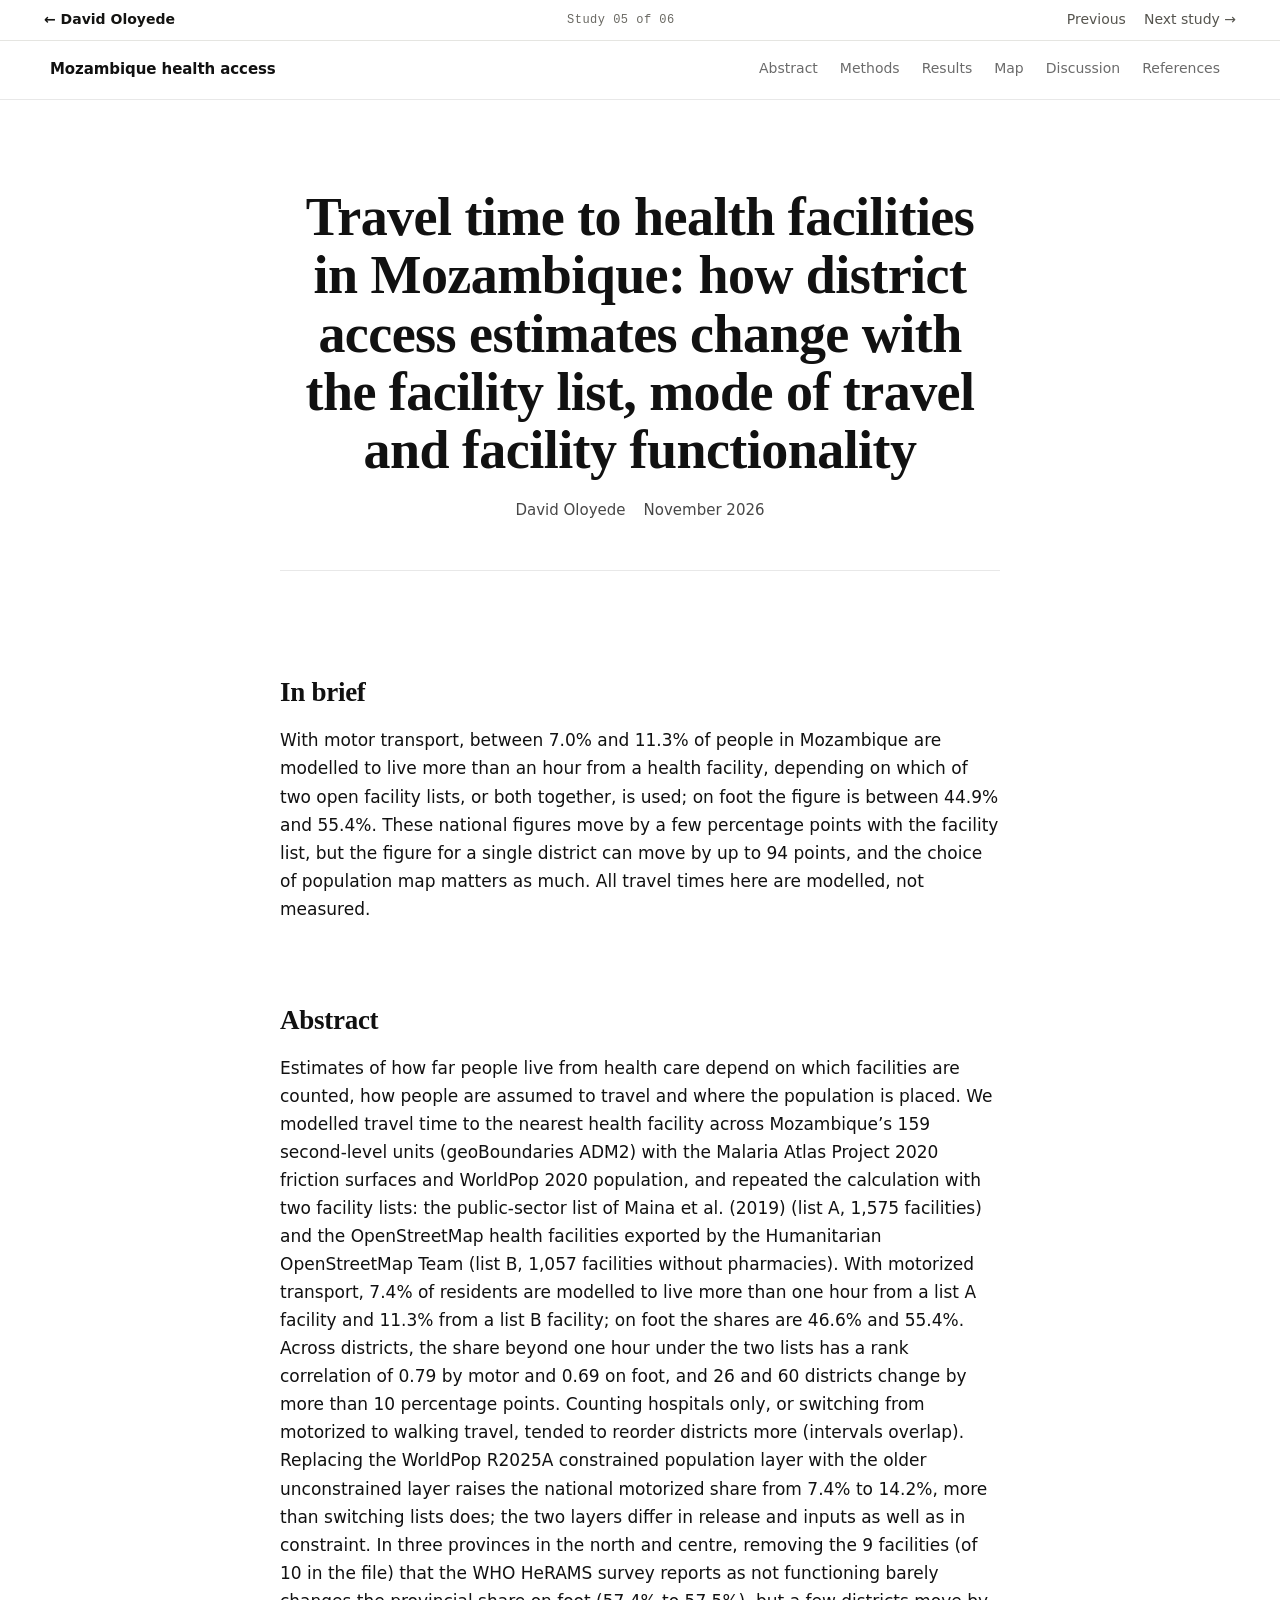
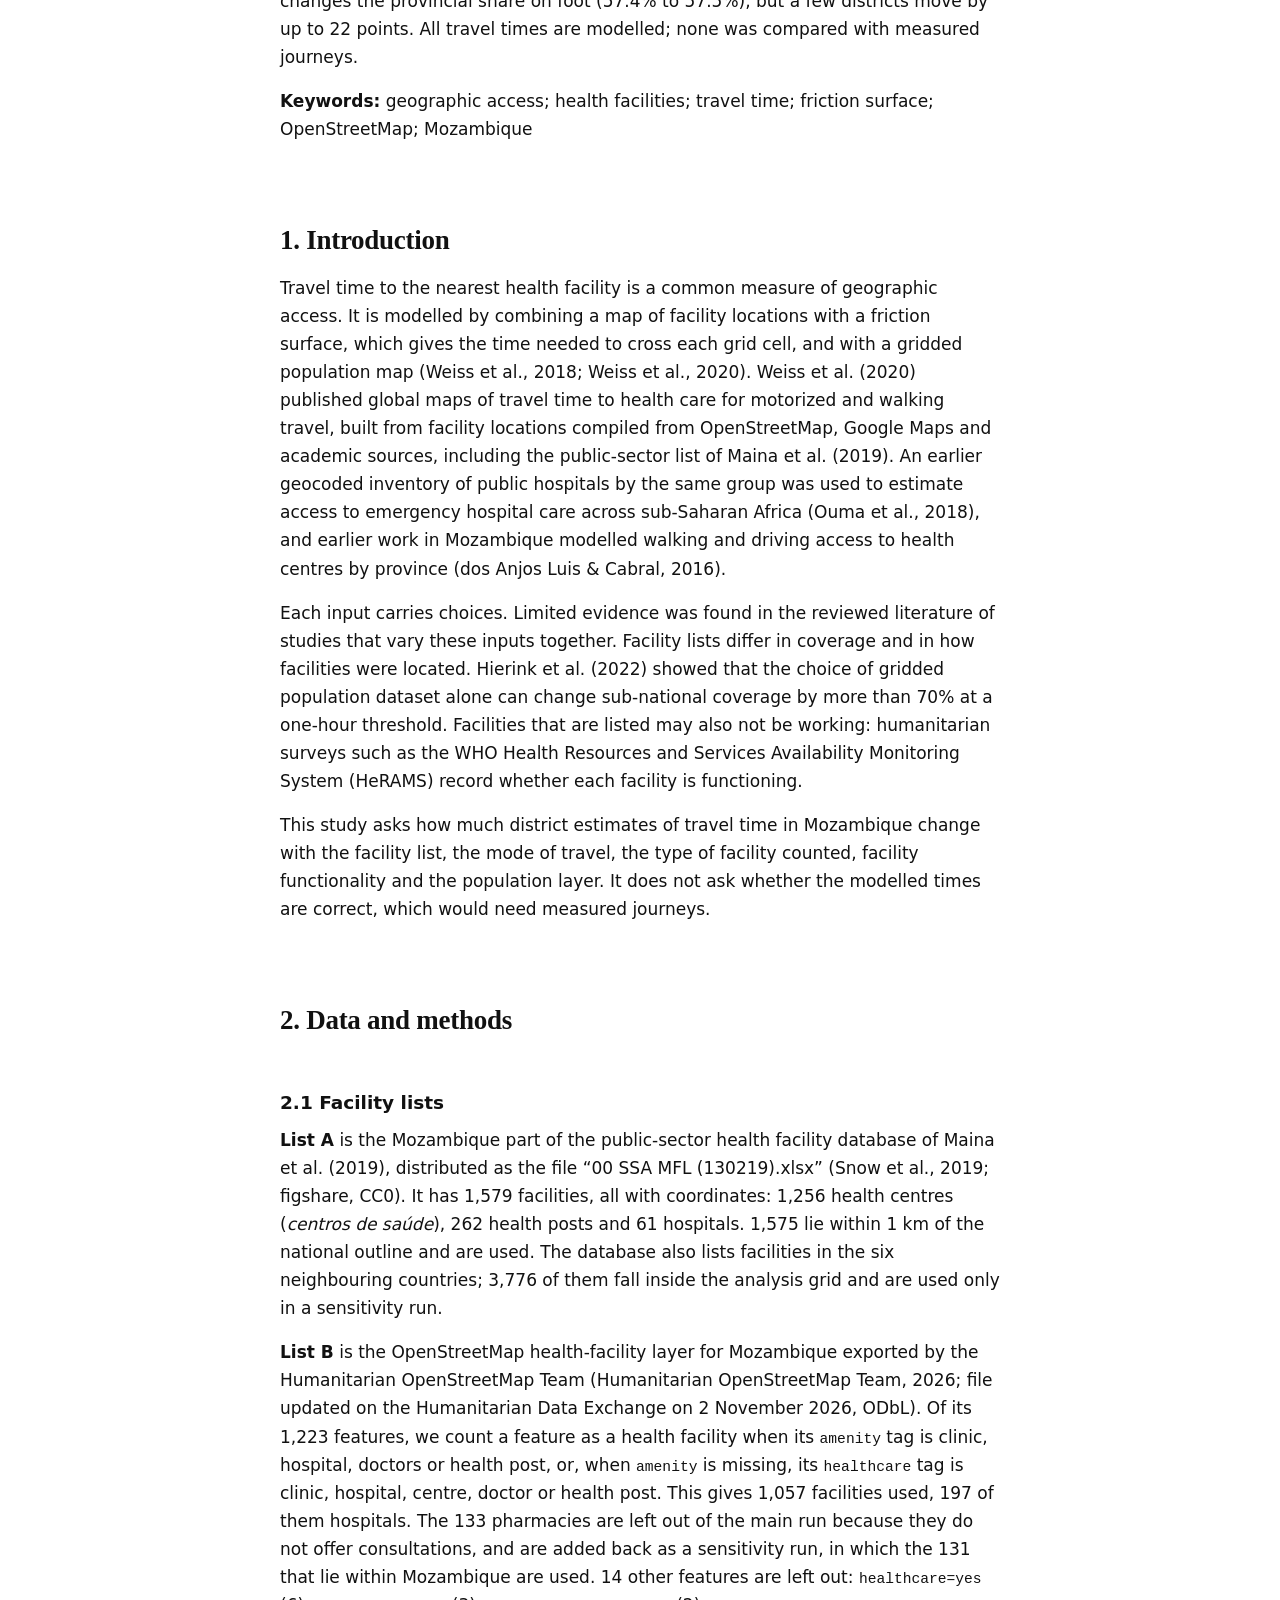
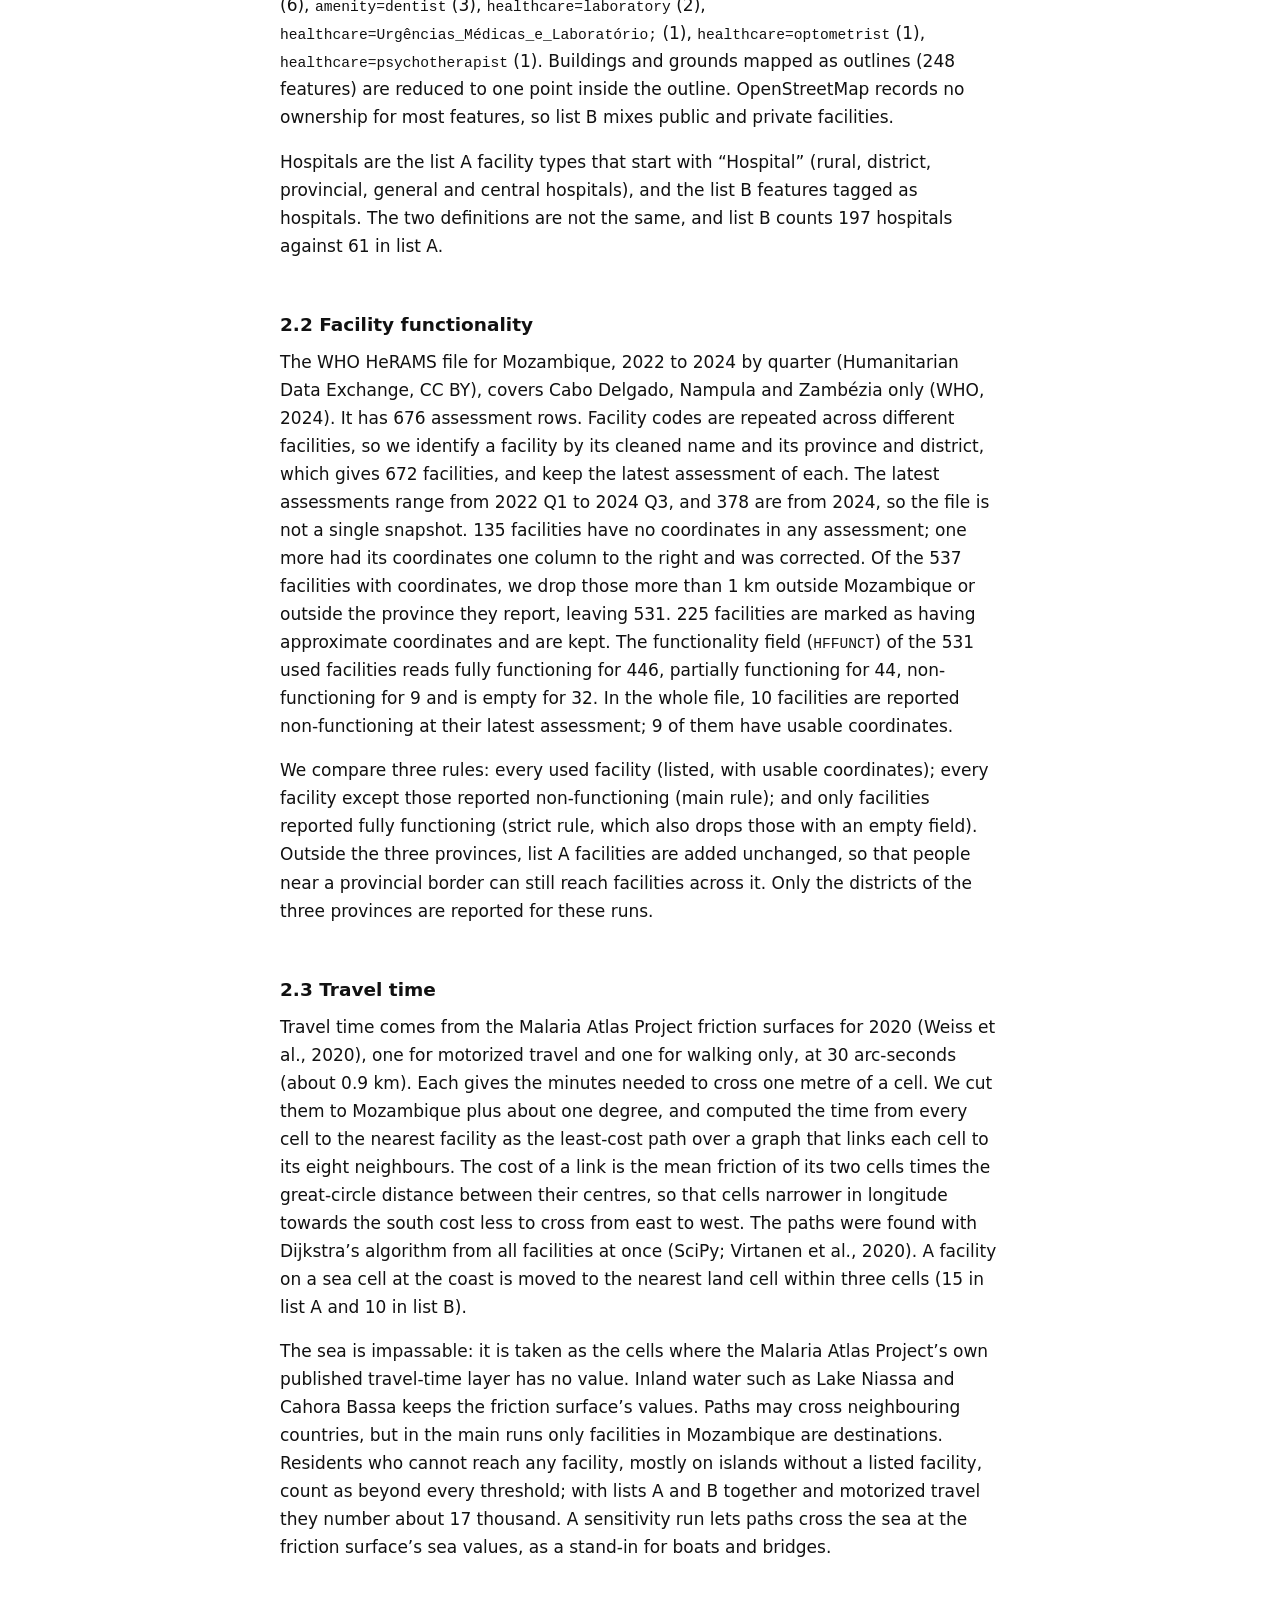
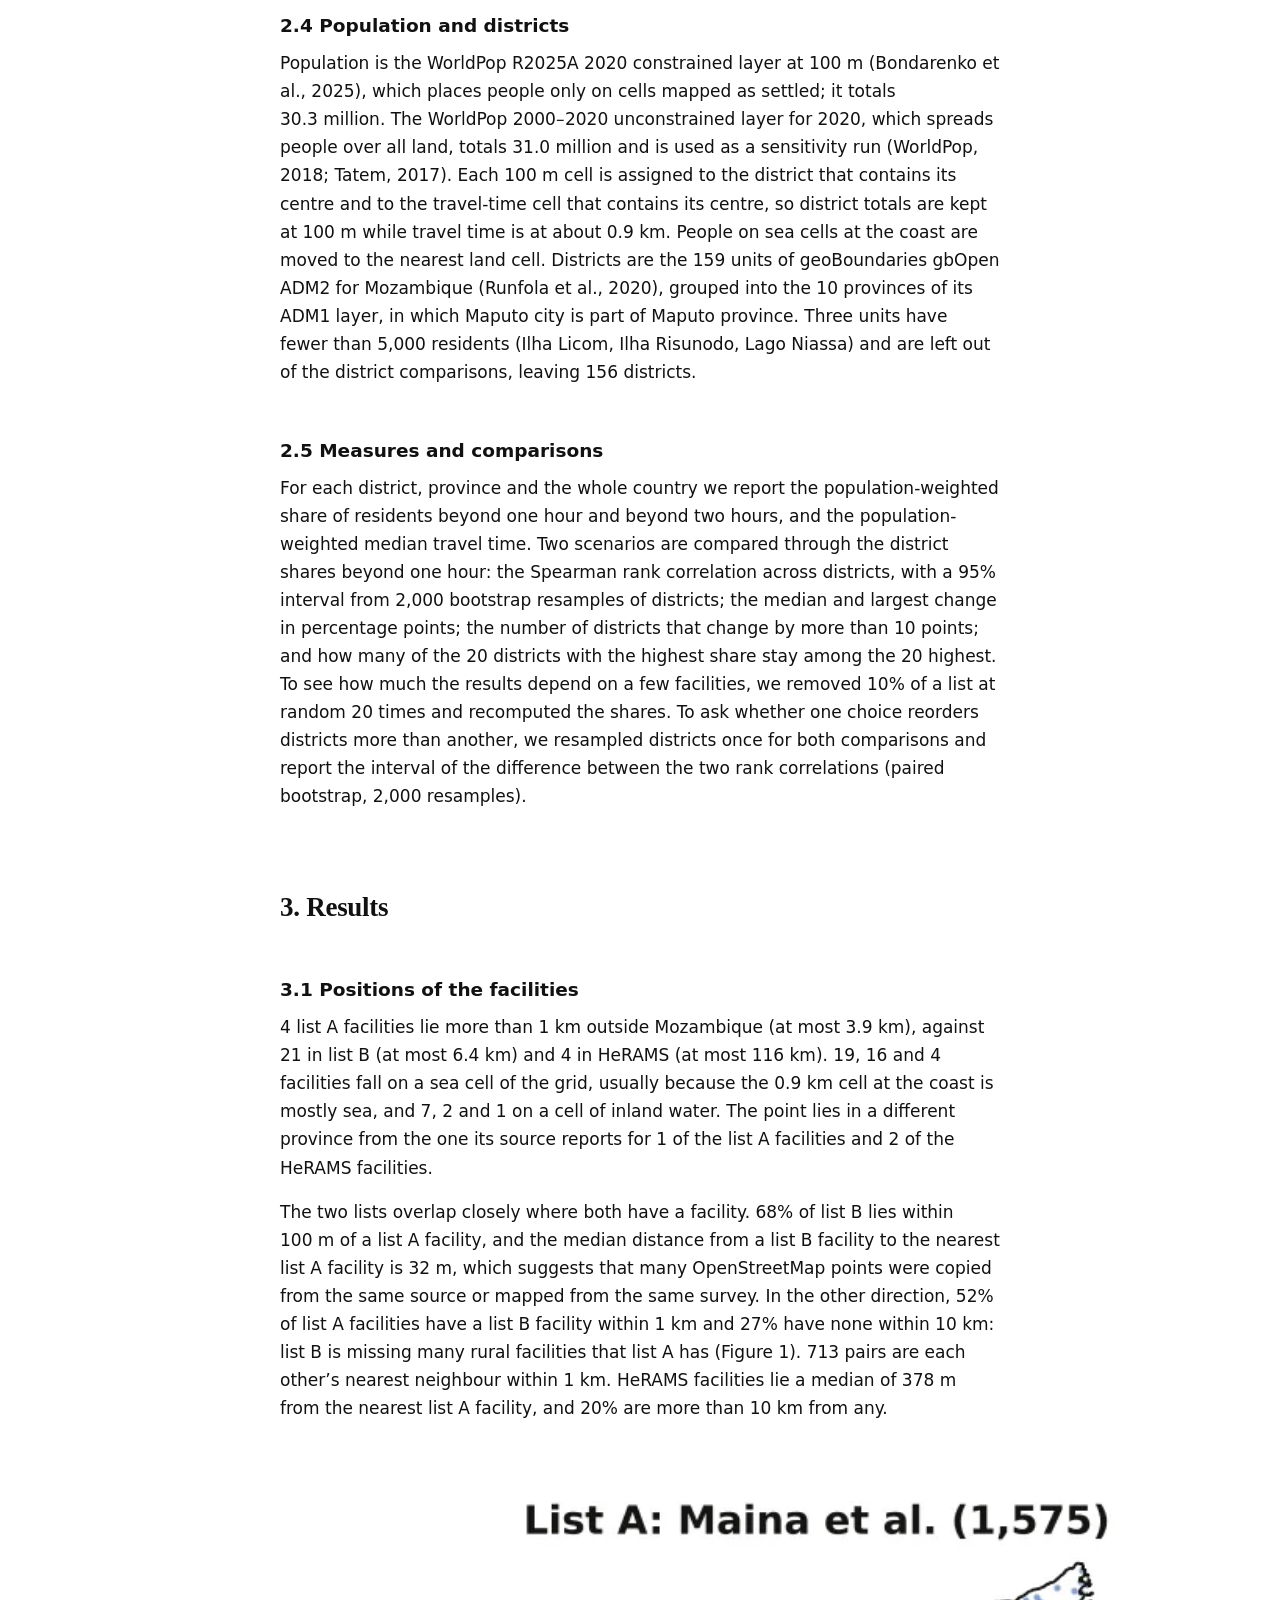
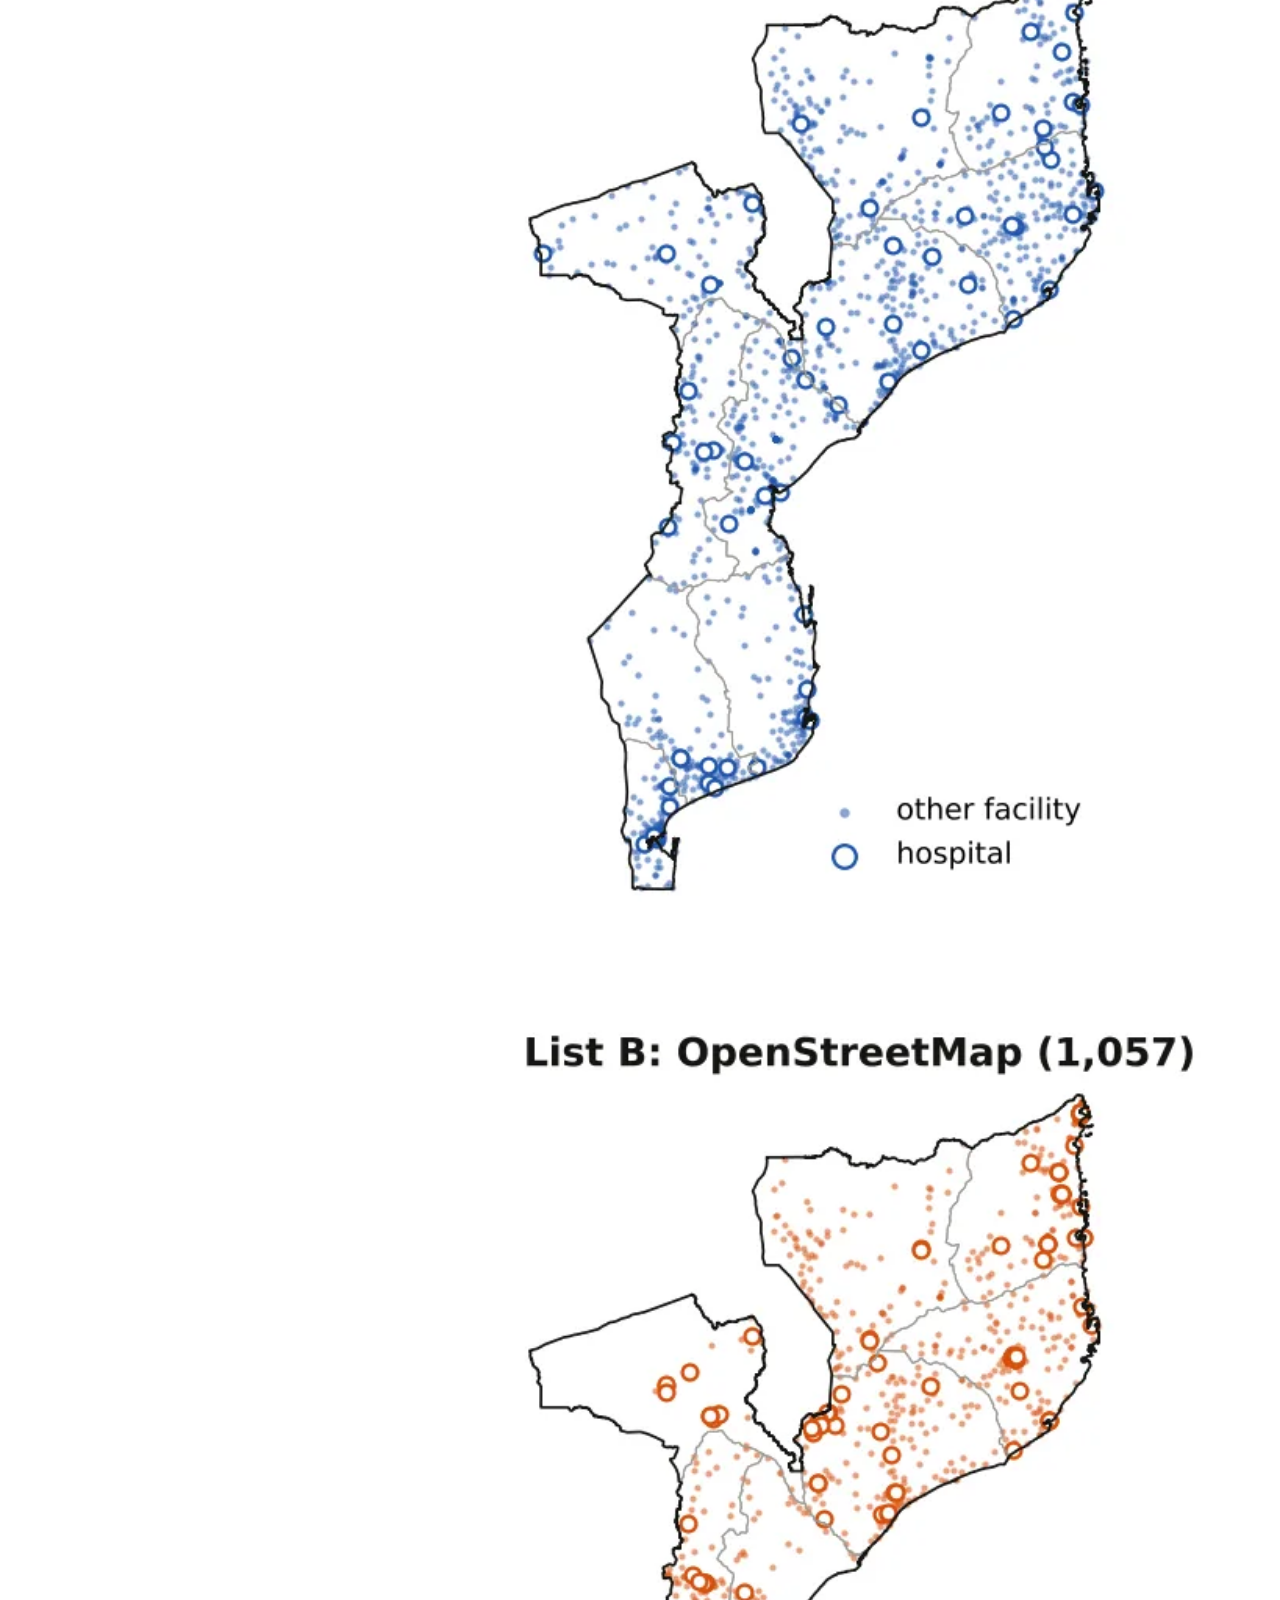
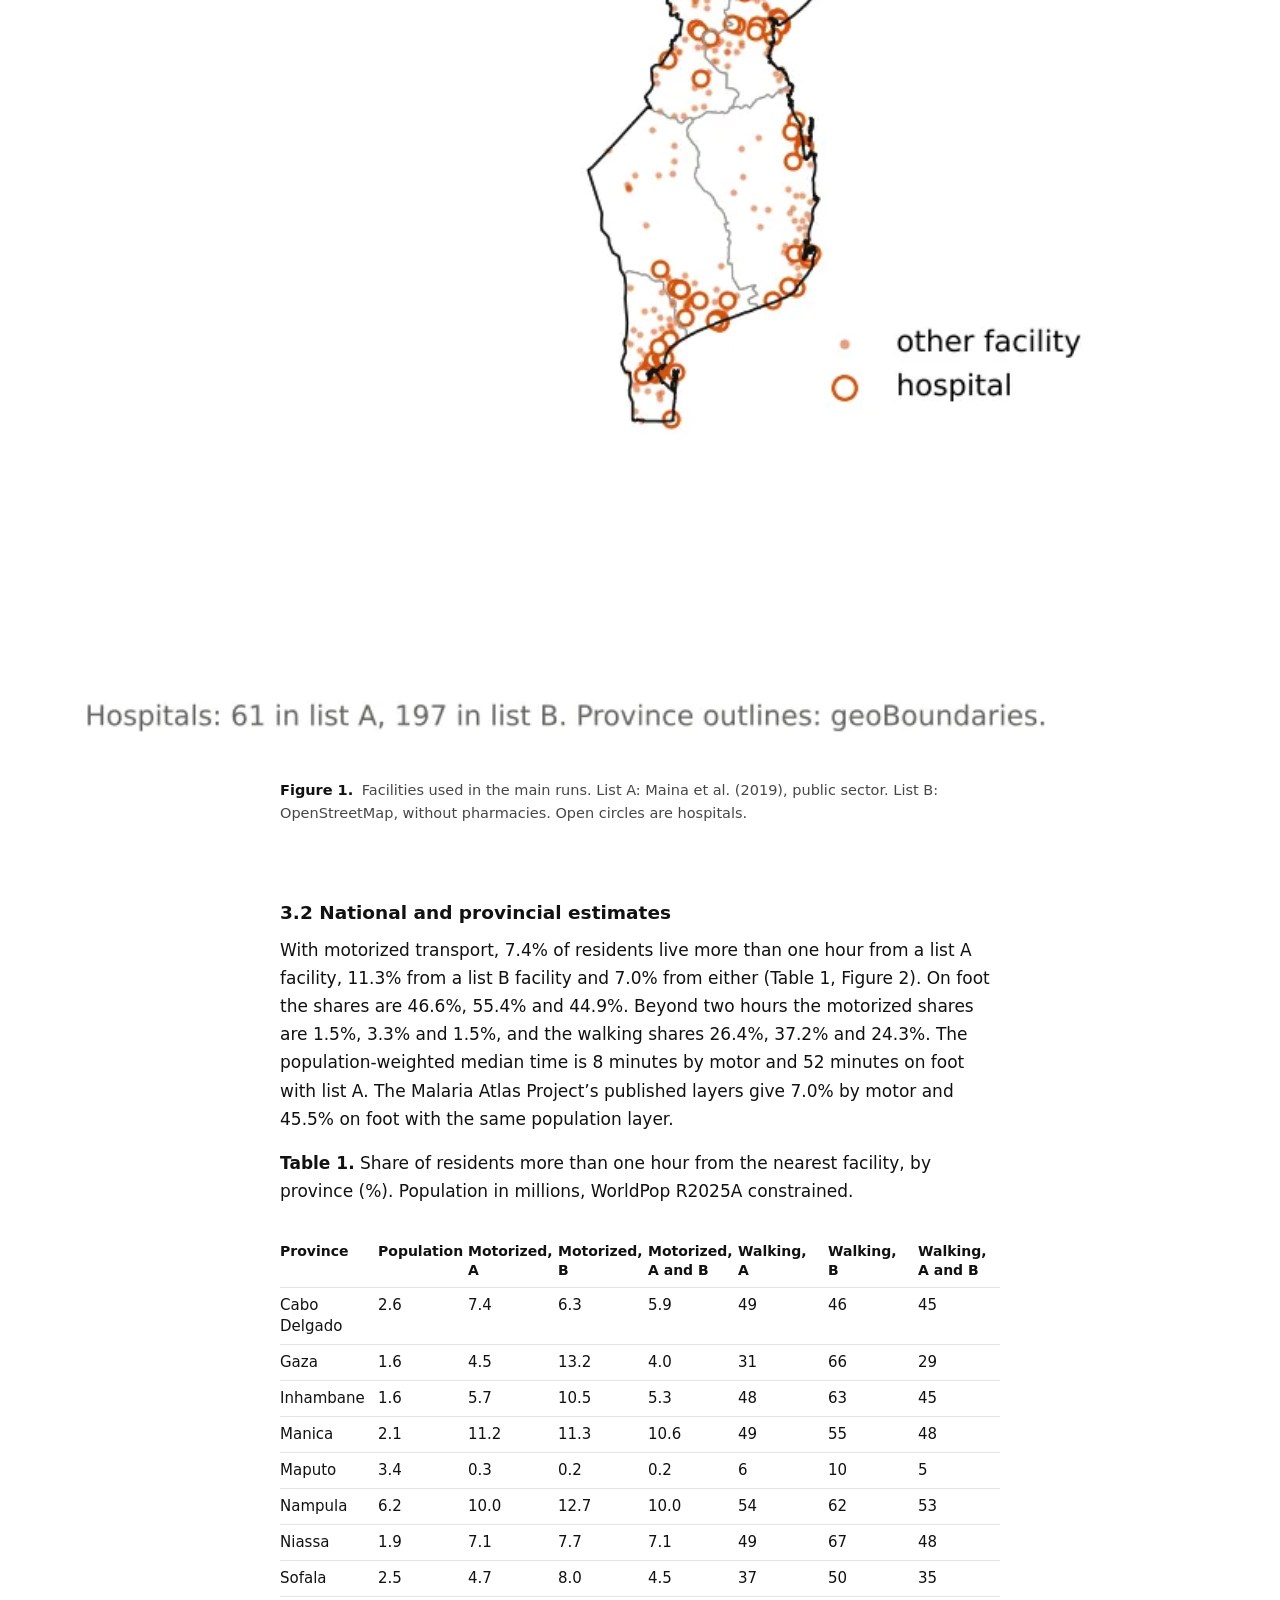
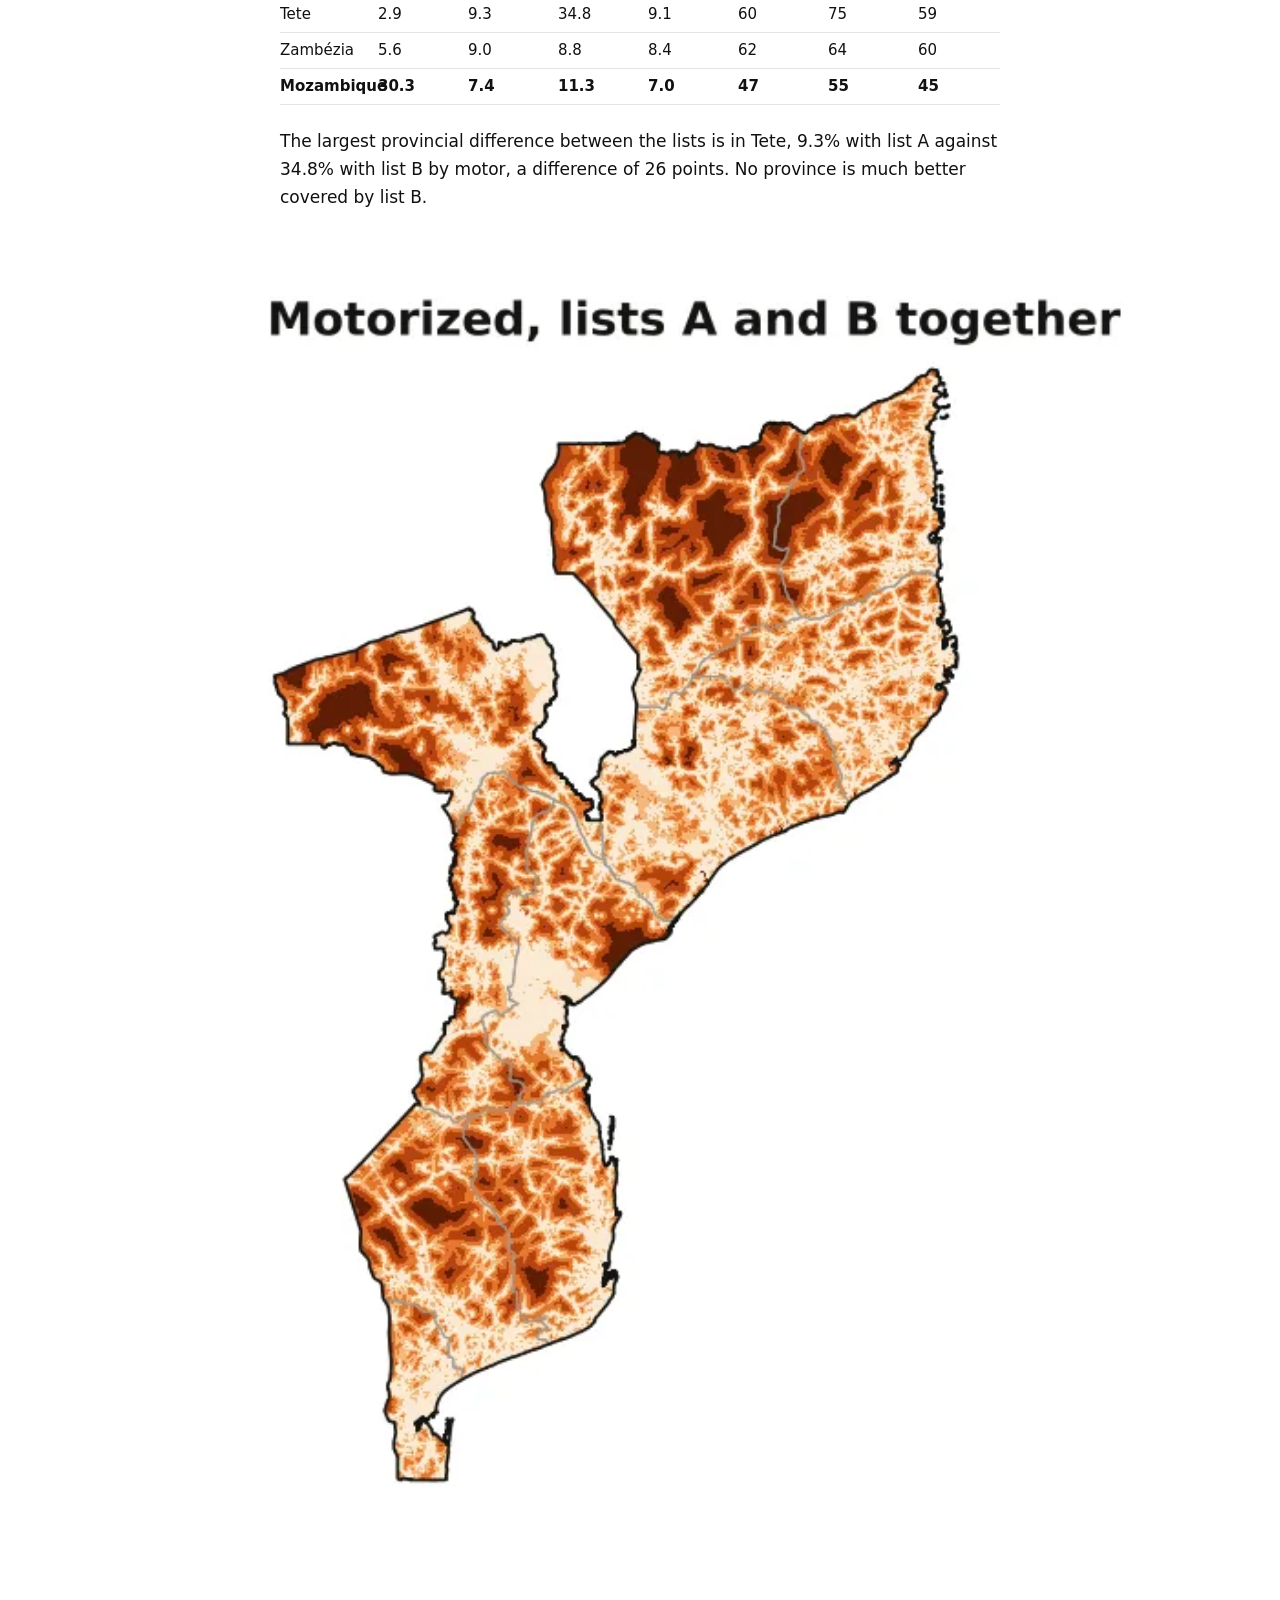
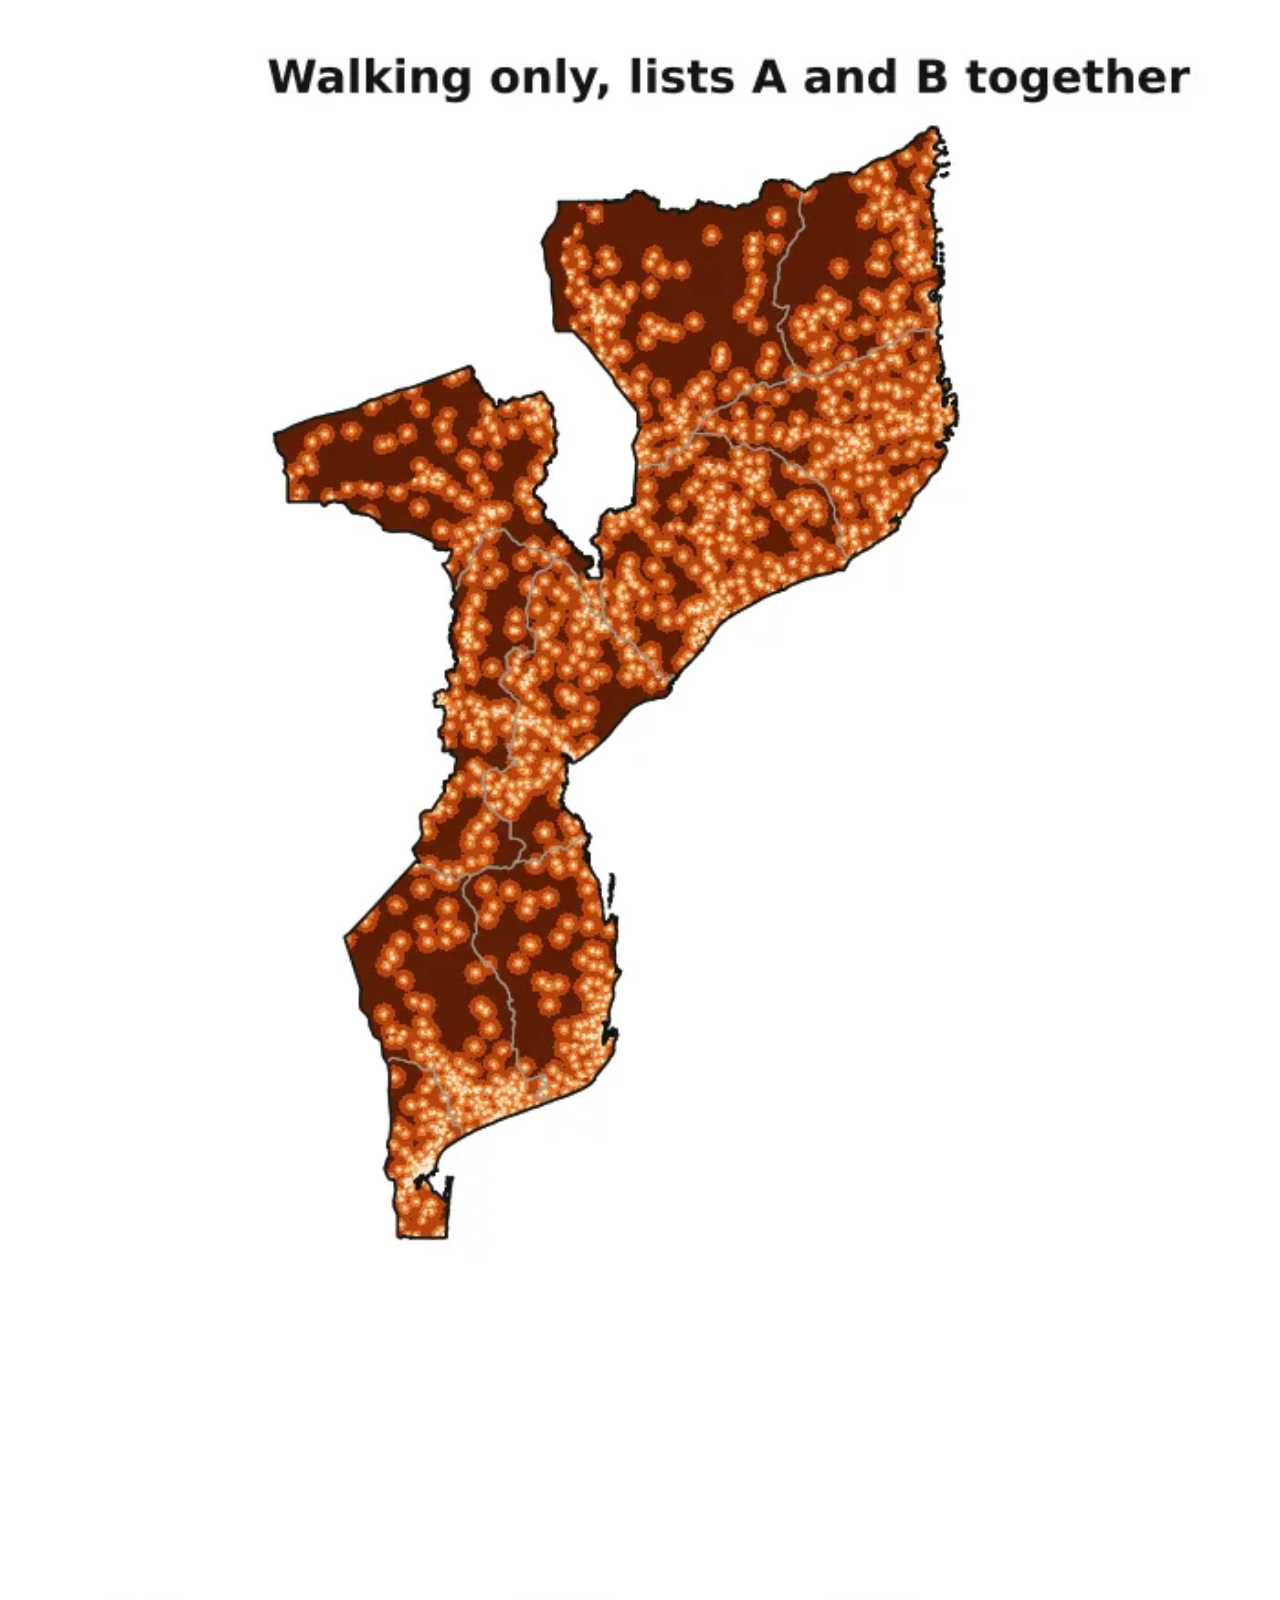
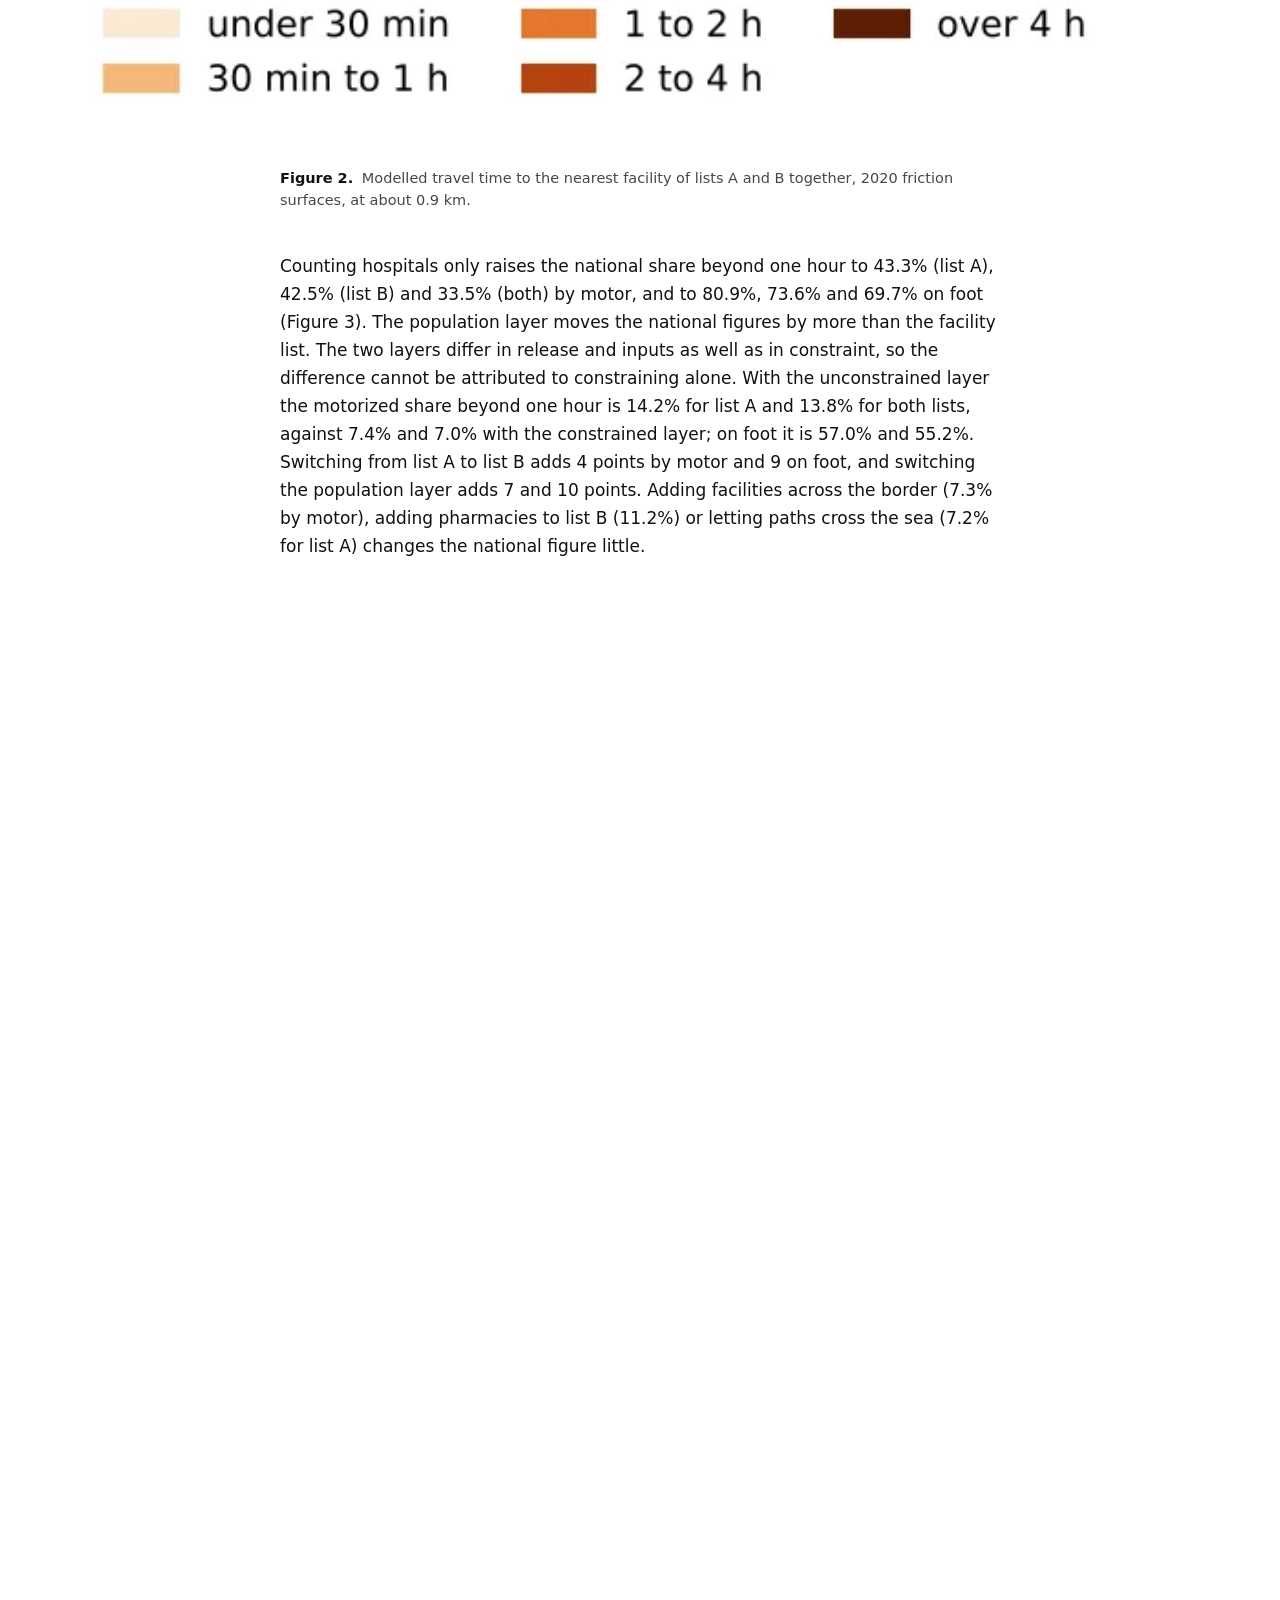
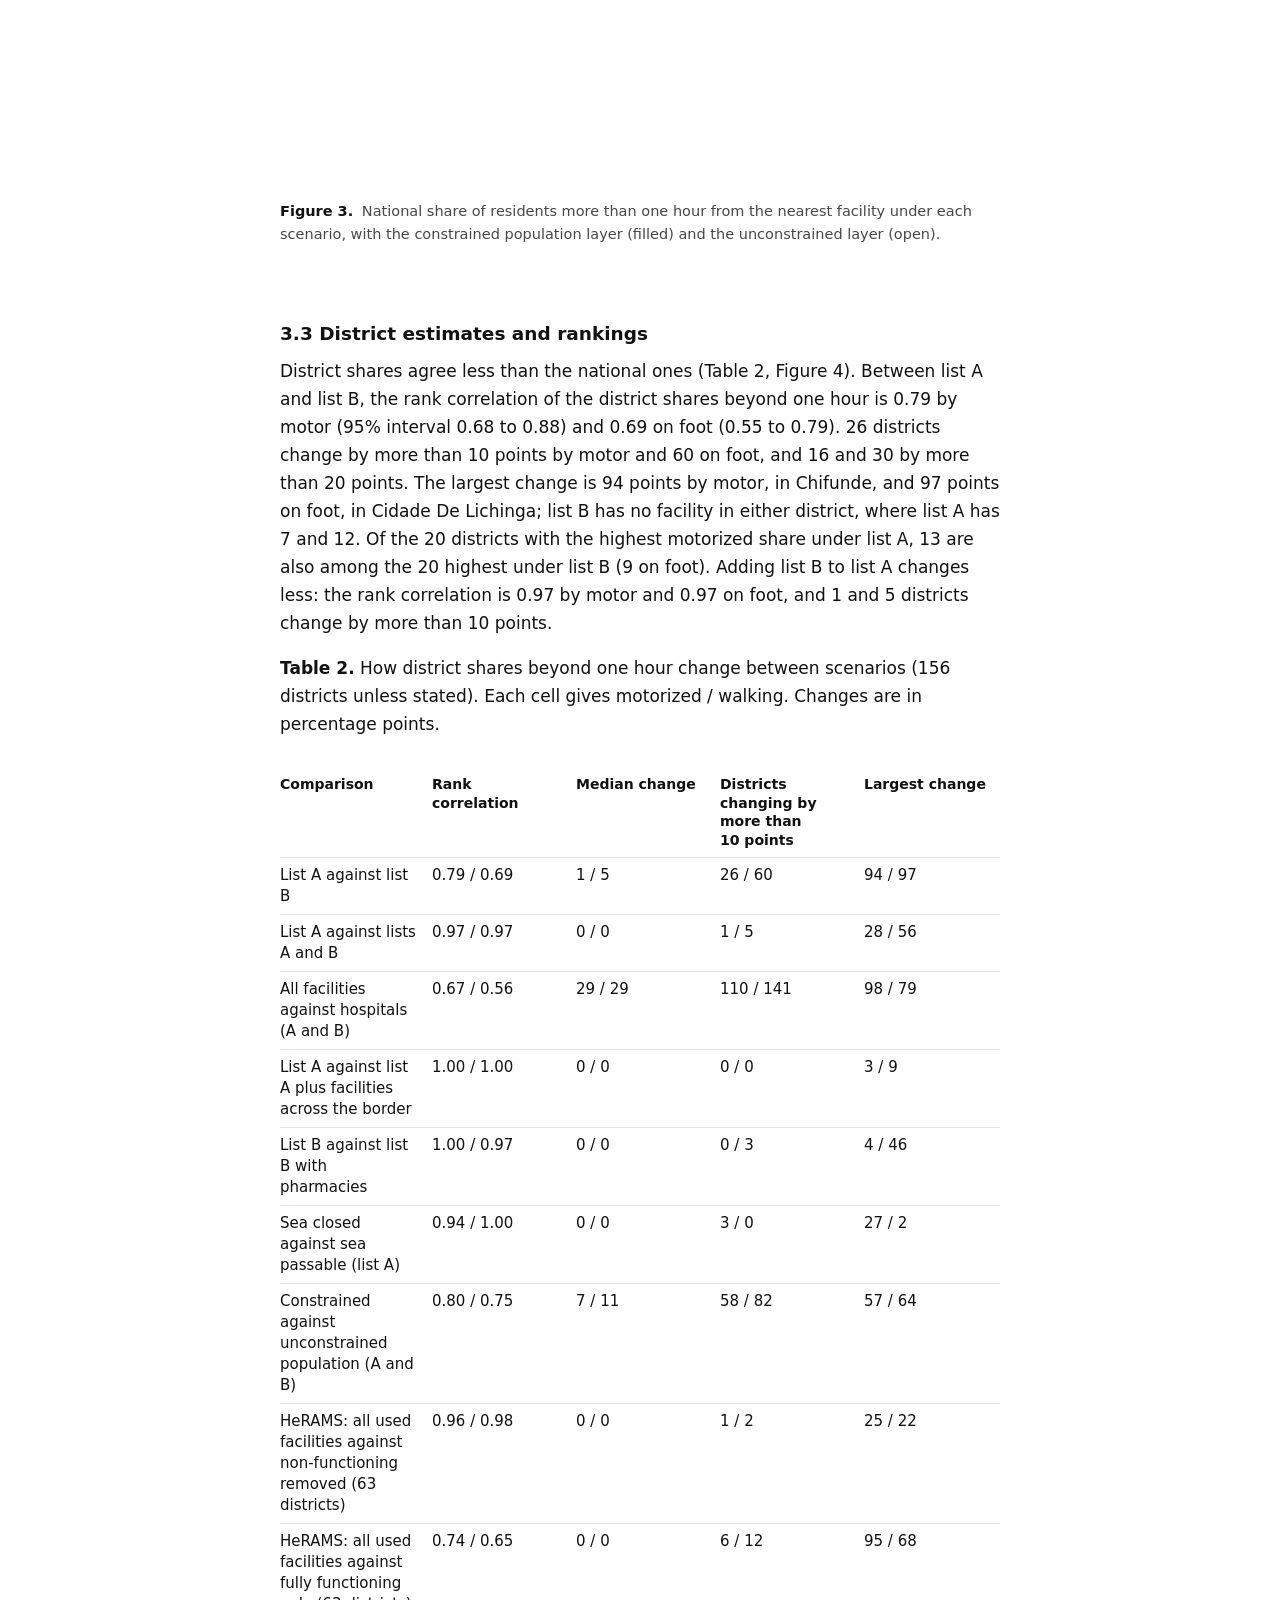
==== commit 1988d39d: "Rebuild the paper, the Word version and the page" ====
--- a/docs/index.html
+++ b/docs/index.html
@@ -85,29 +85,41 @@
 2026</span></p>
 </header>
 
+<h2 id="in-brief">In brief</h2>
+<p>With motor transport, between 7.0% and 11.3% of people in Mozambique
+are modelled to live more than an hour from a health facility, depending
+on which of two open facility lists, or both together, is used; on foot
+the figure is between 44.9% and 55.4%. These national figures move by a
+few percentage points with the facility list, but the figure for a
+single district can move by up to 94 points, and the choice of
+population map matters as much. All travel times here are modelled, not
+measured.</p>
 <h2 id="abstract">Abstract</h2>
 <p>Estimates of how far people live from health care depend on which
 facilities are counted, how people are assumed to travel and where the
 population is placed. We modelled travel time to the nearest health
-facility across Mozambique’s 159 districts with the Malaria Atlas
-Project 2020 friction surfaces and WorldPop 2020 population, and
-repeated the calculation with two facility lists: the public-sector list
-of Maina et al. (2019) (list A, 1,575 facilities) and the OpenStreetMap
-health facilities exported by the Humanitarian OpenStreetMap Team (list
-B, 1,057 facilities without pharmacies). With motorized transport, 7.4%
-of residents are modelled to live more than one hour from a list A
-facility and 11.3% from a list B facility; on foot the shares are 46.6%
-and 55.4%. Across districts, the share beyond one hour under the two
-lists has a rank correlation of 0.79 by motor and 0.69 on foot, and 26
-and 60 districts change by more than 10 percentage points. Counting
-hospitals only, or switching from motorized to walking travel, changes
-district rankings more. Replacing the constrained population layer with
-the unconstrained one raises the national motorized share from 7.4% to
-14.2%, more than switching lists does. In three northern provinces,
-removing the 9 facilities that the WHO HeRAMS survey reports as not
-functioning barely changes the provincial share on foot (57.4% to
-57.5%), but a few districts move by up to 22 points. All travel times
-are modelled; none was compared with measured journeys.</p>
+facility across Mozambique’s 159 second-level units (geoBoundaries ADM2)
+with the Malaria Atlas Project 2020 friction surfaces and WorldPop 2020
+population, and repeated the calculation with two facility lists: the
+public-sector list of Maina et al. (2019) (list A, 1,575 facilities) and
+the OpenStreetMap health facilities exported by the Humanitarian
+OpenStreetMap Team (list B, 1,057 facilities without pharmacies). With
+motorized transport, 7.4% of residents are modelled to live more than
+one hour from a list A facility and 11.3% from a list B facility; on
+foot the shares are 46.6% and 55.4%. Across districts, the share beyond
+one hour under the two lists has a rank correlation of 0.79 by motor and
+0.69 on foot, and 26 and 60 districts change by more than 10 percentage
+points. Counting hospitals only, or switching from motorized to walking
+travel, tended to reorder districts more (intervals overlap). Replacing
+the WorldPop R2025A constrained population layer with the older
+unconstrained layer raises the national motorized share from 7.4% to
+14.2%, more than switching lists does; the two layers differ in release
+and inputs as well as in constraint. In three provinces in the north and
+centre, removing the 9 facilities (of 10 in the file) that the WHO
+HeRAMS survey reports as not functioning barely changes the provincial
+share on foot (57.4% to 57.5%), but a few districts move by up to 22
+points. All travel times are modelled; none was compared with measured
+journeys.</p>
 <p><strong>Keywords:</strong> geographic access; health facilities;
 travel time; friction surface; OpenStreetMap; Mozambique</p>
 <h2 id="introduction">1. Introduction</h2>
@@ -118,12 +130,14 @@
 Weiss et al., 2020). Weiss et al. (2020) published global maps of travel
 time to health care for motorized and walking travel, built from
 facility locations compiled from OpenStreetMap, Google Maps and academic
-sources, including the public-sector list of Maina et al. (2019). The
-same list has been used to estimate access to public hospitals across
-sub-Saharan Africa (Ouma et al., 2018), and earlier work in Mozambique
-modelled walking and driving access to health centres by province (dos
-Anjos Luis &amp; Cabral, 2016).</p>
-<p>Each input carries choices that are rarely varied together. Facility
+sources, including the public-sector list of Maina et al. (2019). An
+earlier geocoded inventory of public hospitals by the same group was
+used to estimate access to emergency hospital care across sub-Saharan
+Africa (Ouma et al., 2018), and earlier work in Mozambique modelled
+walking and driving access to health centres by province (dos Anjos Luis
+&amp; Cabral, 2016).</p>
+<p>Each input carries choices. Limited evidence was found in the
+reviewed literature of studies that vary these inputs together. Facility
 lists differ in coverage and in how facilities were located. Hierink et
 al. (2022) showed that the choice of gridded population dataset alone
 can change sub-national coverage by more than 70% at a one-hour
@@ -147,18 +161,24 @@
 lists facilities in the six neighbouring countries; 3,776 of them fall
 inside the analysis grid and are used only in a sensitivity run.</p>
 <p><strong>List B</strong> is the OpenStreetMap health-facility layer
-for Mozambique exported by the Humanitarian OpenStreetMap Team (file of
-2 November 2026, ODbL). Of its 1,223 features, we count a feature as a
-health facility when its <code>amenity</code> tag is clinic, hospital,
-doctors or health post, or, when <code>amenity</code> is missing, its
-<code>healthcare</code> tag is clinic, hospital, centre, doctor or
-health post. This gives 1,057 facilities used, 197 of them hospitals.
-The 133 pharmacies are left out of the main run because they do not
-offer consultations, and are added back as a sensitivity run; the 3
-dentists are left out. Buildings and grounds mapped as outlines (248
-features) are reduced to one point inside the outline. OpenStreetMap
-records no ownership for most features, so list B mixes public and
-private facilities.</p>
+for Mozambique exported by the Humanitarian OpenStreetMap Team
+(Humanitarian OpenStreetMap Team, 2026; file updated on the Humanitarian
+Data Exchange on 2 November 2026, ODbL). Of its 1,223 features, we count
+a feature as a health facility when its <code>amenity</code> tag is
+clinic, hospital, doctors or health post, or, when <code>amenity</code>
+is missing, its <code>healthcare</code> tag is clinic, hospital, centre,
+doctor or health post. This gives 1,057 facilities used, 197 of them
+hospitals. The 133 pharmacies are left out of the main run because they
+do not offer consultations, and are added back as a sensitivity run, in
+which the 131 that lie within Mozambique are used. 14 other features are
+left out: <code>healthcare=yes</code> (6), <code>amenity=dentist</code>
+(3), <code>healthcare=laboratory</code> (2),
+<code>healthcare=Urgências_Médicas_e_Laboratório;</code> (1),
+<code>healthcare=optometrist</code> (1),
+<code>healthcare=psychotherapist</code> (1). Buildings and grounds
+mapped as outlines (248 features) are reduced to one point inside the
+outline. OpenStreetMap records no ownership for most features, so list B
+mixes public and private facilities.</p>
 <p>Hospitals are the list A facility types that start with “Hospital”
 (rural, district, provincial, general and central hospitals), and the
 list B features tagged as hospitals. The two definitions are not the
@@ -166,26 +186,28 @@
 <h3 id="facility-functionality">2.2 Facility functionality</h3>
 <p>The WHO HeRAMS file for Mozambique, 2022 to 2024 by quarter
 (Humanitarian Data Exchange, CC BY), covers Cabo Delgado, Nampula and
-Zambézia only. It has 676 assessment rows. Facility codes are repeated
-across different facilities, so we identify a facility by its cleaned
-name and its province and district, which gives 672 facilities, and keep
-the latest assessment of each. The latest assessments range from 2022 Q1
-to 2024 Q3, and 378 are from 2024, so the file is not a single snapshot.
-135 facilities have no coordinates in any assessment; one more had its
-coordinates one column to the right and was corrected. Of the 537
-facilities with coordinates, we drop those more than 1 km outside
-Mozambique or outside the province they report, leaving 531. 225
-facilities are marked as having approximate coordinates and are kept.
-The functionality field (<code>HFFUNCT</code>) of the 531 used
-facilities reads fully functioning for 446, partially functioning for
-44, non-functioning for 9 and is empty for 32.</p>
-<p>We compare three rules: every listed facility; every facility except
-those reported non-functioning (main rule); and only facilities reported
-fully functioning (strict rule, which also drops those with an empty
-field). Outside the three provinces, list A facilities are added
-unchanged, so that people near a provincial border can still reach
-facilities across it. Only the districts of the three provinces are
-reported for these runs.</p>
+Zambézia only (WHO, 2024). It has 676 assessment rows. Facility codes
+are repeated across different facilities, so we identify a facility by
+its cleaned name and its province and district, which gives 672
+facilities, and keep the latest assessment of each. The latest
+assessments range from 2022 Q1 to 2024 Q3, and 378 are from 2024, so the
+file is not a single snapshot. 135 facilities have no coordinates in any
+assessment; one more had its coordinates one column to the right and was
+corrected. Of the 537 facilities with coordinates, we drop those more
+than 1 km outside Mozambique or outside the province they report,
+leaving 531. 225 facilities are marked as having approximate coordinates
+and are kept. The functionality field (<code>HFFUNCT</code>) of the 531
+used facilities reads fully functioning for 446, partially functioning
+for 44, non-functioning for 9 and is empty for 32. In the whole file, 10
+facilities are reported non-functioning at their latest assessment; 9 of
+them have usable coordinates.</p>
+<p>We compare three rules: every used facility (listed, with usable
+coordinates); every facility except those reported non-functioning (main
+rule); and only facilities reported fully functioning (strict rule,
+which also drops those with an empty field). Outside the three
+provinces, list A facilities are added unchanged, so that people near a
+provincial border can still reach facilities across it. Only the
+districts of the three provinces are reported for these runs.</p>
 <h3 id="travel-time">2.3 Travel time</h3>
 <p>Travel time comes from the Malaria Atlas Project friction surfaces
 for 2020 (Weiss et al., 2020), one for motorized travel and one for
@@ -197,9 +219,9 @@
 cells times the great-circle distance between their centres, so that
 cells narrower in longitude towards the south cost less to cross from
 east to west. The paths were found with Dijkstra’s algorithm from all
-facilities at once (SciPy). A facility on a sea cell at the coast is
-moved to the nearest land cell within three cells (15 in list A and 10
-in list B).</p>
+facilities at once (SciPy; Virtanen et al., 2020). A facility on a sea
+cell at the coast is moved to the nearest land cell within three cells
+(15 in list A and 10 in list B).</p>
 <p>The sea is impassable: it is taken as the cells where the Malaria
 Atlas Project’s own published travel-time layer has no value. Inland
 water such as Lake Niassa and Cahora Bassa keeps the friction surface’s
@@ -235,7 +257,11 @@
 points; the number of districts that change by more than 10 points; and
 how many of the 20 districts with the highest share stay among the 20
 highest. To see how much the results depend on a few facilities, we
-removed 10% of a list at random 20 times and recomputed the shares.</p>
+removed 10% of a list at random 20 times and recomputed the shares. To
+ask whether one choice reorders districts more than another, we
+resampled districts once for both comparisons and report the interval of
+the difference between the two rank correlations (paired bootstrap,
+2,000 resamples).</p>
 <h2 id="results">3. Results</h2>
 <h3 id="positions-of-the-facilities">3.1 Positions of the
 facilities</h3>
@@ -243,8 +269,9 @@
 3.9 km), against 21 in list B (at most 6.4 km) and 4 in HeRAMS (at most
 116 km). 19, 16 and 4 facilities fall on a sea cell of the grid, usually
 because the 0.9 km cell at the coast is mostly sea, and 7, 2 and 1 on a
-cell of inland water. 2 list A facilities and 2 HeRAMS facilities lie
-outside the province they report.</p>
+cell of inland water. The point lies in a different province from the
+one its source reports for 1 of the list A facilities and 2 of the
+HeRAMS facilities.</p>
 <p>The two lists overlap closely where both have a facility. 68% of list
 B lies within 100 m of a list A facility, and the median distance from a
 list B facility to the nearest list A facility is 32 m, which suggests
@@ -425,16 +452,18 @@
 <p>Counting hospitals only raises the national share beyond one hour to
 43.3% (list A), 42.5% (list B) and 33.5% (both) by motor, and to 80.9%,
 73.6% and 69.7% on foot (Figure 3). The population layer moves the
-national figures by more than the facility list. With the unconstrained
-layer the motorized share beyond one hour is 14.2% for list A and 13.8%
-for both lists, against 7.4% and 7.0% with the constrained layer; on
-foot it is 57.0% and 55.2%. Switching from list A to list B adds 4
-points by motor and 9 on foot, and switching the population layer adds 7
-and 10 points. Adding facilities across the border (7.3% by motor),
-adding pharmacies to list B (11.2%) or letting paths cross the sea (7.2%
-for list A) changes the national figure little.</p>
+national figures by more than the facility list. The two layers differ
+in release and inputs as well as in constraint, so the difference cannot
+be attributed to constraining alone. With the unconstrained layer the
+motorized share beyond one hour is 14.2% for list A and 13.8% for both
+lists, against 7.4% and 7.0% with the constrained layer; on foot it is
+57.0% and 55.2%. Switching from list A to list B adds 4 points by motor
+and 9 on foot, and switching the population layer adds 7 and 10 points.
+Adding facilities across the border (7.3% by motor), adding pharmacies
+to list B (11.2%) or letting paths cross the sea (7.2% for list A)
+changes the national figure little.</p>
 <figure class="wide mapimg" id="fig-3">
-<picture><source media="(max-width: 760px)" srcset="assets/figures/fig4_scenarios_phone.webp"><img src="assets/figures/fig4_scenarios.webp" width="1720" height="775" loading="lazy" alt="National share of residents more than one hour from the nearest facility under each scenario, with the constrained population layer (filled) and the unconstrained layer (open)."></picture>
+<picture><source media="(max-width: 760px)" srcset="assets/figures/fig3_scenarios_phone.webp"><img src="assets/figures/fig3_scenarios.webp" width="1720" height="775" loading="lazy" alt="National share of residents more than one hour from the nearest facility under each scenario, with the constrained population layer (filled) and the unconstrained layer (open)."></picture>
 <figcaption>
 <b>Figure 3.</b> National share of residents more than one hour from the
 nearest facility under each scenario, with the constrained population
@@ -449,11 +478,12 @@
 0.69 on foot (0.55 to 0.79). 26 districts change by more than 10 points
 by motor and 60 on foot, and 16 and 30 by more than 20 points. The
 largest change is 94 points by motor, in Chifunde, and 97 points on
-foot, in Cidade De Lichinga, where list B has few facilities. Of the 20
-districts with the highest motorized share under list A, 13 are also
-among the 20 highest under list B (9 on foot). Adding list B to list A
-changes less: the rank correlation is 0.97 by motor and 0.97 on foot,
-and 1 and 5 districts change by more than 10 points.</p>
+foot, in Cidade De Lichinga; list B has no facility in either district,
+where list A has 7 and 12. Of the 20 districts with the highest
+motorized share under list A, 13 are also among the 20 highest under
+list B (9 on foot). Adding list B to list A changes less: the rank
+correlation is 0.97 by motor and 0.97 on foot, and 1 and 5 districts
+change by more than 10 points.</p>
 <p><strong>Table 2.</strong> How district shares beyond one hour change
 between scenarios (156 districts unless stated). Each cell gives
 motorized / walking. Changes are in percentage points.</p>
@@ -525,7 +555,7 @@
 <td>57 / 64</td>
 </tr>
 <tr class="even">
-<td>HeRAMS: all listed against non-functioning removed (63
+<td>HeRAMS: all used facilities against non-functioning removed (63
 districts)</td>
 <td>0.96 / 0.98</td>
 <td>0 / 0</td>
@@ -533,7 +563,7 @@
 <td>25 / 22</td>
 </tr>
 <tr class="odd">
-<td>HeRAMS: all listed against fully functioning only (63
+<td>HeRAMS: all used facilities against fully functioning only (63
 districts)</td>
 <td>0.74 / 0.65</td>
 <td>0 / 0</td>
@@ -550,19 +580,26 @@
 </tbody>
 </table></div>
 <figure class="wide mapimg" id="fig-4">
-<picture><source media="(max-width: 760px)" srcset="assets/figures/fig3_scatter_phone.webp"><img src="assets/figures/fig3_scatter.webp" width="1643" height="805" loading="lazy" alt="District share of residents more than one hour from the nearest facility under list A and list B. Each point is a district; points above the line are districts where list B gives a longer time."></picture>
+<picture><source media="(max-width: 760px)" srcset="assets/figures/fig4_scatter_phone.webp"><img src="assets/figures/fig4_scatter.webp" width="1643" height="805" loading="lazy" alt="District share of residents more than one hour from the nearest facility under list A and list B. Each point is a district; points above the line are districts where list B gives a longer time."></picture>
 <figcaption>
 <b>Figure 4.</b> District share of residents more than one hour from the
 nearest facility under list A and list B. Each point is a district;
 points above the line are districts where list B gives a longer time.
 </figcaption>
 </figure>
-<p>The mode of travel and the type of facility reorder districts more
-than the facility list. With both lists together, the rank correlation
-between motorized and walking shares is 0.62 (0.48 to 0.74), and only 7
-of the 20 districts with the highest motorized share are among the 20
-highest on foot. Between all facilities and hospitals only, the rank
-correlation is 0.67 by motor and 0.56 on foot. For hospitals alone,
+<p>The mode of travel and the type of facility tended to reorder
+districts more than the facility list, although the intervals overlap.
+With both lists together, the rank correlation between motorized and
+walking shares is 0.62 (0.48 to 0.74), and only 7 of the 20 districts
+with the highest motorized share are among the 20 highest on foot.
+Between all facilities and hospitals only, the rank correlation is 0.67
+by motor (0.56 to 0.76) and 0.56 on foot (0.43 to 0.67). In the paired
+bootstrap, the rank correlation between lists A and B exceeds that
+between all facilities and hospitals by 0.12 by motor (95% interval 0.01
+to 0.23) and 0.12 on foot (−0.04 to 0.29), and exceeds that between
+motorized and walking travel by 0.17 (0.05 to 0.30) when the lists are
+compared by motor and 0.06 (−0.11 to 0.23) when they are compared on
+foot. Only the motorized intervals exclude zero. For hospitals alone,
 lists A and B give a rank correlation of 0.73 by motor, and 54 districts
 change by more than 10 points, partly because the lists define hospitals
 differently.</p>
@@ -570,11 +607,13 @@
 facility list: the rank correlation between the constrained and
 unconstrained layers is 0.80 by motor and 0.75 on foot, 58 districts
 change by more than 10 points by motor, and the largest change is 57
-points in Mecula. Facilities across the border change no district by
-more than 3 points by motor and 9 on foot (in Chifunde). Pharmacies
-change 3 districts by more than 10 points on foot, the largest by 46
-points (Ilha De Moçambique). Opening the sea changes Ibo by 27 points by
-motor and no district by more than 2 on foot.</p>
+points in Mecula. The paired difference from the list comparison is
+−0.01 by motor (−0.12 to 0.11) and −0.07 on foot (−0.22 to 0.08).
+Facilities across the border change no district by more than 3 points by
+motor and 9 on foot (in Chifunde). Pharmacies change 3 districts by more
+than 10 points on foot, the largest by 46 points (Ilha De Moçambique).
+Opening the sea changes Ibo by 27 points by motor and no district by
+more than 2 on foot.</p>
 <p>Removing 10% of list A at random 20 times leaves the national
 motorized share between 7.6% and 8.1% and the walking share between
 48.5% and 49.4%. Single districts move more: in the median run the
@@ -596,21 +635,22 @@
 <h3 id="functioning-facilities-in-cabo-delgado-nampula-and-zambézia">3.4
 Functioning facilities in Cabo Delgado, Nampula and Zambézia</h3>
 <p>Across the three provinces, the share of residents more than one hour
-from a HeRAMS facility on foot is 57.4% when every listed facility
-counts, 57.5% without the non-functioning ones and 61.2% when only fully
-functioning facilities count. By motor the shares are 10.2%, 10.2% and
-12.3%. For comparison, list A gives 56.1% on foot and 9.1% by motor in
-the same provinces, and the rank correlation between list A and HeRAMS
-across the 63 districts is 0.80 by motor and 0.67 on foot.</p>
+from a HeRAMS facility on foot is 57.4% when every listed facility with
+usable coordinates counts (531 of 672), 57.5% without the
+non-functioning ones and 61.2% when only fully functioning facilities
+count. By motor the shares are 10.2%, 10.2% and 12.3%. For comparison,
+list A gives 56.1% on foot and 9.1% by motor in the same provinces, and
+the rank correlation between list A and HeRAMS across the 63 districts
+is 0.80 by motor and 0.67 on foot.</p>
 <p>Removing the non-functioning facilities changes 2 districts by more
 than 10 points on foot; the largest change is 22 points in Quissanga (by
 motor 25 points, in Ibo). The strict rule changes more: 12 districts
-change by more than 10 points on foot and 6 by motor, the largest by 68
-points on foot in Macomia and 95 points by motor in Macomia, and the
-rank correlation with the all-facility run falls to 0.65 on foot (0.41
-to 0.85) (Figure 5). The districts that change most under both rules are
-in Cabo Delgado, but the strict rule also removes facilities whose
-status is simply missing.</p>
+change by more than 10 points on foot and 6 by motor. The largest change
+in both modes is in Macomia: 68 points on foot and 95 by motor. The rank
+correlation with the all-facility run falls to 0.65 on foot (0.41 to
+0.85) (Figure 5). The districts that change most under both rules are in
+Cabo Delgado, but the strict rule also removes facilities whose status
+is simply missing.</p>
 <figure class="wide mapimg" id="fig-5">
 <picture><source media="(max-width: 760px)" srcset="assets/figures/fig5_herams_phone.webp"><img src="assets/figures/fig5_herams.webp" width="1495" height="837" loading="lazy" alt="The twelve districts of Cabo Delgado, Nampula and Zambézia whose share of residents more than one hour from a facility on foot changes most between the HeRAMS rules."></picture>
 <figcaption>
@@ -647,17 +687,19 @@
 <p>The choice of population layer matters as much as the facility list
 at district level and more at national level, in line with the size of
 the differences reported by Hierink et al. (2022) for sub-Saharan
-Africa. The constrained layer places people on mapped settlements only,
-which puts fewer people far from roads; the unconstrained layer spreads
-people across all land. Neither is a census, and we cannot tell from
-these data which is closer to where people live.</p>
+Africa. The constrained layer places people on mapped settlements only
+and the unconstrained layer spreads people across all land. The two
+layers differ in release and inputs as well as in constraint, so the
+difference cannot be attributed to constraining alone. Neither is a
+census, and we cannot tell from these data which is closer to where
+people live.</p>
 <p>Walking and motorized travel, and all facilities against hospitals,
-rank districts differently enough that a list of “least served”
-districts depends on which question is asked. The HeRAMS comparison
-shows that facilities reported non-functioning change provincial figures
-little but matter for single districts. It covers three provinces and a
-mix of quarters from 2022 to 2024, so it cannot be extended to the rest
-of the country.</p>
+tended to rank districts differently enough that a list of “least
+served” districts depends on which question is asked. The HeRAMS
+comparison shows that facilities reported non-functioning change
+provincial figures little but matter for single districts. It covers
+three provinces and a mix of quarters from 2022 to 2024, so it cannot be
+extended to the rest of the country.</p>
 <h2 id="limitations">5. Limitations</h2>
 <p>All travel times are modelled from friction surfaces. They assume the
 fastest mode is always available, the nearest facility is always used,
@@ -675,7 +717,9 @@
 are used only in a sensitivity run, and we do not know whether residents
 use them. District shares rest on modelled population and, in sparsely
 served districts, on a few facilities each, as the random-removal runs
-show. The comparison with the Malaria Atlas Project’s published layer
+show. Bootstrap intervals treat districts as independent; neighbouring
+districts share facilities and roads, so the intervals are likely too
+narrow. The comparison with the Malaria Atlas Project’s published layer
 uses the same friction surface and is not independent. This study
 measures geographic access only; it says nothing about quality of care,
 opening hours or whether services are affordable.</p>
@@ -683,13 +727,15 @@
 <p>In Mozambique, the national share of residents modelled to live more
 than one hour from a health facility moves by a few points with the
 facility list and by more with the population layer, while district
-shares can move by tens of points. District rankings of access change
-most with the mode of travel and the type of facility counted, then with
-the facility list and population layer, and least with facilities across
-the border, pharmacies or the treatment of the sea. Where district
-estimates guide planning, reporting them under more than one facility
-list and population layer, and saying which mode and facility type they
-assume, would show how much they can be relied on.</p>
+shares can move by tens of points. District rankings of access tended to
+change most with the mode of travel and the type of facility counted
+(intervals overlap, and a paired bootstrap separates them from the
+facility list only for motorized travel), less with the facility list
+and population layer, and least with facilities across the border,
+pharmacies or the treatment of the sea. Where district estimates guide
+planning, reporting them under more than one facility list and
+population layer, and saying which mode and facility type they assume,
+would show how much they can be relied on.</p>
 <!-- page-end:start -->
 <section id="key-terms" aria-labelledby="h-terms">
     <h2 id="h-terms">Key terms</h2>
@@ -722,6 +768,7 @@
         <li><a href="data/district_access.csv" download>district_access.csv</a><span>District shares and median times for lists A, B and both</span></li>
         <li><a href="data/district_values.json" download>district_values.json</a><span>Values behind the district map</span></li>
         <li><a href="data/comparisons.json" download>comparisons.json</a><span>Rank correlations and changes between scenarios</span></li>
+        <li><a href="data/paired.json" download>paired.json</a><span>Paired bootstrap of differences between rank correlations</span></li>
         <li><a href="data/facilities.csv" download>facilities.csv</a><span>Facility points with their checks (OpenStreetMap rows under the ODbL)</span></li>
         <li><a href="data/facilities.json" download>facilities.json</a><span>Facility counts, positional checks and matching</span></li>
         <li><a href="data/sources.json" download>sources.json</a><span>Source files with web address, size and SHA-256</span></li>
@@ -730,16 +777,15 @@
     </ul>
     <h3 id="cite">How to cite</h3>
     <div class="citation">
-        <p id="cite-text">Oloyede, D. O. (2026). <i>Travel time to health facilities in Mozambique: how district access estimates change with the facility list, mode of travel and facility functionality</i>. https://github.com/oloyededavid/Mozambique-Health-Access</p>
+        <p id="cite-text">Oloyede, D. (2026). <i>Travel time to health facilities in Mozambique: how district access estimates change with the facility list, mode of travel and facility functionality</i>. https://github.com/oloyededavid/Mozambique-Health-Access</p>
         <button type="button" class="button" id="copy-cite">Copy citation</button>
     </div>
 </section>
 
 <section class="note" aria-labelledby="h-note">
     <h2 id="h-note">A note from me</h2>
-    <!-- PLACEHOLDER: David to rewrite this note in his own words before publishing. -->
-    <p>Thank you for reading. This study does not say how long journeys to clinics in Mozambique take; it shows how much a modelled answer depends on the choices behind it.</p>
-    <p>If you know these districts, or have measured travel times or a newer facility list, I would like to hear from you: <a href="https://github.com/oloyededavid/Mozambique-Health-Access/issues">open an issue on the repository</a>.</p>
+    <!-- draft: author to revise -->
+    <p>Thank you for reading. My earlier studies were in and around Nigeria, and I chose Mozambique to test whether the same open data and methods carry over to another country. What I found is that national figures for access to health care hold up across the choices I tried, while district figures can change a great deal with the facility list, the way people travel and the population map. Everything here is modelled travel time, not measured journeys, so if you know these districts or have better data, I would like to hear from you: <a href="https://github.com/oloyededavid/Mozambique-Health-Access/issues">open an issue on the repository</a>.</p>
     <p class="sign">David</p>
 </section>
 
@@ -761,7 +807,7 @@
 <li>Bondarenko, M., Priyatikanto, R., Tejedor Garavito, N., Zhang, W., McKeen, T., et al. (2025). <em>Constrained estimates of 2015–2030 total number of people per grid square at a resolution of 3 arc (approximately 100m at the equator), R2025A version v1</em>. University of Southampton. <a href="https://doi.org/10.5258/SOTON/WP00839">doi:10.5258/SOTON/WP00839</a></li>
 <li>dos Anjos Luis, A., &amp; Cabral, P. (2016). Geographic accessibility to primary healthcare centers in Mozambique. <em>International Journal for Equity in Health</em>, 15, 173. <a href="https://doi.org/10.1186/s12939-016-0455-0">doi:10.1186/s12939-016-0455-0</a></li>
 <li>Hierink, F., Boo, G., Macharia, P. M., Ouma, P. O., et al. (2022). Differences between gridded population data impact measures of geographic access to healthcare in sub-Saharan Africa. <em>Communications Medicine</em>, 2, 117. <a href="https://doi.org/10.1038/s43856-022-00179-4">doi:10.1038/s43856-022-00179-4</a></li>
-<li>Humanitarian OpenStreetMap Team. (2026). <em>Health facilities of Mozambique</em> (OpenStreetMap export, file of 2 November 2026). Humanitarian Data Exchange. <a href="https://data.humdata.org/dataset/hotosm_moz_health_facilities">https://data.humdata.org/dataset/hotosm_moz_health_facilities</a></li>
+<li>Humanitarian OpenStreetMap Team. (2026). <em>Health facilities of Mozambique</em> (OpenStreetMap export, file updated 2 November 2026). Humanitarian Data Exchange. <a href="https://data.humdata.org/dataset/hotosm_moz_health_facilities">https://data.humdata.org/dataset/hotosm_moz_health_facilities</a></li>
 <li>Maina, J., Ouma, P. O., Macharia, P. M., Alegana, V. A., et al. (2019). A spatial database of health facilities managed by the public health sector in sub Saharan Africa. <em>Scientific Data</em>, 6, 134. <a href="https://doi.org/10.1038/s41597-019-0142-2">doi:10.1038/s41597-019-0142-2</a></li>
 <li>Ouma, P. O., Maina, J., Thuranira, P. N., Macharia, P. M., et al. (2018). Access to emergency hospital care provided by the public sector in sub-Saharan Africa in 2015: a geocoded inventory and spatial analysis. <em>The Lancet Global Health</em>, 6(3), e342–e350. <a href="https://doi.org/10.1016/S2214-109X(17)30488-6">doi:10.1016/S2214-109X(17)30488-6</a></li>
 <li>Runfola, D., Anderson, A., Baier, H., Crittenden, M., et al. (2020). geoBoundaries: A global database of political administrative boundaries. <em>PLOS ONE</em>, 15(4), e0231866. <a href="https://doi.org/10.1371/journal.pone.0231866">doi:10.1371/journal.pone.0231866</a></li>
--- a/docs/vendor/leaflet-1.9.4/leaflet.css
+++ b/docs/vendor/leaflet-1.9.4/leaflet.css
@@ -0,0 +1,661 @@
+/* required styles */
+
+.leaflet-pane,
+.leaflet-tile,
+.leaflet-marker-icon,
+.leaflet-marker-shadow,
+.leaflet-tile-container,
+.leaflet-pane > svg,
+.leaflet-pane > canvas,
+.leaflet-zoom-box,
+.leaflet-image-layer,
+.leaflet-layer {
+	position: absolute;
+	left: 0;
+	top: 0;
+	}
+.leaflet-container {
+	overflow: hidden;
+	}
+.leaflet-tile,
+.leaflet-marker-icon,
+.leaflet-marker-shadow {
+	-webkit-user-select: none;
+	   -moz-user-select: none;
+	        user-select: none;
+	  -webkit-user-drag: none;
+	}
+/* Prevents IE11 from highlighting tiles in blue */
+.leaflet-tile::selection {
+	background: transparent;
+}
+/* Safari renders non-retina tile on retina better with this, but Chrome is worse */
+.leaflet-safari .leaflet-tile {
+	image-rendering: -webkit-optimize-contrast;
+	}
+/* hack that prevents hw layers "stretching" when loading new tiles */
+.leaflet-safari .leaflet-tile-container {
+	width: 1600px;
+	height: 1600px;
+	-webkit-transform-origin: 0 0;
+	}
+.leaflet-marker-icon,
+.leaflet-marker-shadow {
+	display: block;
+	}
+/* .leaflet-container svg: reset svg max-width decleration shipped in Joomla! (joomla.org) 3.x */
+/* .leaflet-container img: map is broken in FF if you have max-width: 100% on tiles */
+.leaflet-container .leaflet-overlay-pane svg {
+	max-width: none !important;
+	max-height: none !important;
+	}
+.leaflet-container .leaflet-marker-pane img,
+.leaflet-container .leaflet-shadow-pane img,
+.leaflet-container .leaflet-tile-pane img,
+.leaflet-container img.leaflet-image-layer,
+.leaflet-container .leaflet-tile {
+	max-width: none !important;
+	max-height: none !important;
+	width: auto;
+	padding: 0;
+	}
+
+.leaflet-container img.leaflet-tile {
+	/* See: https://bugs.chromium.org/p/chromium/issues/detail?id=600120 */
+	mix-blend-mode: plus-lighter;
+}
+
+.leaflet-container.leaflet-touch-zoom {
+	-ms-touch-action: pan-x pan-y;
+	touch-action: pan-x pan-y;
+	}
+.leaflet-container.leaflet-touch-drag {
+	-ms-touch-action: pinch-zoom;
+	/* Fallback for FF which doesn't support pinch-zoom */
+	touch-action: none;
+	touch-action: pinch-zoom;
+}
+.leaflet-container.leaflet-touch-drag.leaflet-touch-zoom {
+	-ms-touch-action: none;
+	touch-action: none;
+}
+.leaflet-container {
+	-webkit-tap-highlight-color: transparent;
+}
+.leaflet-container a {
+	-webkit-tap-highlight-color: rgba(51, 181, 229, 0.4);
+}
+.leaflet-tile {
+	filter: inherit;
+	visibility: hidden;
+	}
+.leaflet-tile-loaded {
+	visibility: inherit;
+	}
+.leaflet-zoom-box {
+	width: 0;
+	height: 0;
+	-moz-box-sizing: border-box;
+	     box-sizing: border-box;
+	z-index: 800;
+	}
+/* workaround for https://bugzilla.mozilla.org/show_bug.cgi?id=888319 */
+.leaflet-overlay-pane svg {
+	-moz-user-select: none;
+	}
+
+.leaflet-pane         { z-index: 400; }
+
+.leaflet-tile-pane    { z-index: 200; }
+.leaflet-overlay-pane { z-index: 400; }
+.leaflet-shadow-pane  { z-index: 500; }
+.leaflet-marker-pane  { z-index: 600; }
+.leaflet-tooltip-pane   { z-index: 650; }
+.leaflet-popup-pane   { z-index: 700; }
+
+.leaflet-map-pane canvas { z-index: 100; }
+.leaflet-map-pane svg    { z-index: 200; }
+
+.leaflet-vml-shape {
+	width: 1px;
+	height: 1px;
+	}
+.lvml {
+	behavior: url(#default#VML);
+	display: inline-block;
+	position: absolute;
+	}
+
+
+/* control positioning */
+
+.leaflet-control {
+	position: relative;
+	z-index: 800;
+	pointer-events: visiblePainted; /* IE 9-10 doesn't have auto */
+	pointer-events: auto;
+	}
+.leaflet-top,
+.leaflet-bottom {
+	position: absolute;
+	z-index: 1000;
+	pointer-events: none;
+	}
+.leaflet-top {
+	top: 0;
+	}
+.leaflet-right {
+	right: 0;
+	}
+.leaflet-bottom {
+	bottom: 0;
+	}
+.leaflet-left {
+	left: 0;
+	}
+.leaflet-control {
+	float: left;
+	clear: both;
+	}
+.leaflet-right .leaflet-control {
+	float: right;
+	}
+.leaflet-top .leaflet-control {
+	margin-top: 10px;
+	}
+.leaflet-bottom .leaflet-control {
+	margin-bottom: 10px;
+	}
+.leaflet-left .leaflet-control {
+	margin-left: 10px;
+	}
+.leaflet-right .leaflet-control {
+	margin-right: 10px;
+	}
+
+
+/* zoom and fade animations */
+
+.leaflet-fade-anim .leaflet-popup {
+	opacity: 0;
+	-webkit-transition: opacity 0.2s linear;
+	   -moz-transition: opacity 0.2s linear;
+	        transition: opacity 0.2s linear;
+	}
+.leaflet-fade-anim .leaflet-map-pane .leaflet-popup {
+	opacity: 1;
+	}
+.leaflet-zoom-animated {
+	-webkit-transform-origin: 0 0;
+	    -ms-transform-origin: 0 0;
+	        transform-origin: 0 0;
+	}
+svg.leaflet-zoom-animated {
+	will-change: transform;
+}
+
+.leaflet-zoom-anim .leaflet-zoom-animated {
+	-webkit-transition: -webkit-transform 0.25s cubic-bezier(0,0,0.25,1);
+	   -moz-transition:    -moz-transform 0.25s cubic-bezier(0,0,0.25,1);
+	        transition:         transform 0.25s cubic-bezier(0,0,0.25,1);
+	}
+.leaflet-zoom-anim .leaflet-tile,
+.leaflet-pan-anim .leaflet-tile {
+	-webkit-transition: none;
+	   -moz-transition: none;
+	        transition: none;
+	}
+
+.leaflet-zoom-anim .leaflet-zoom-hide {
+	visibility: hidden;
+	}
+
+
+/* cursors */
+
+.leaflet-interactive {
+	cursor: pointer;
+	}
+.leaflet-grab {
+	cursor: -webkit-grab;
+	cursor:    -moz-grab;
+	cursor:         grab;
+	}
+.leaflet-crosshair,
+.leaflet-crosshair .leaflet-interactive {
+	cursor: crosshair;
+	}
+.leaflet-popup-pane,
+.leaflet-control {
+	cursor: auto;
+	}
+.leaflet-dragging .leaflet-grab,
+.leaflet-dragging .leaflet-grab .leaflet-interactive,
+.leaflet-dragging .leaflet-marker-draggable {
+	cursor: move;
+	cursor: -webkit-grabbing;
+	cursor:    -moz-grabbing;
+	cursor:         grabbing;
+	}
+
+/* marker & overlays interactivity */
+.leaflet-marker-icon,
+.leaflet-marker-shadow,
+.leaflet-image-layer,
+.leaflet-pane > svg path,
+.leaflet-tile-container {
+	pointer-events: none;
+	}
+
+.leaflet-marker-icon.leaflet-interactive,
+.leaflet-image-layer.leaflet-interactive,
+.leaflet-pane > svg path.leaflet-interactive,
+svg.leaflet-image-layer.leaflet-interactive path {
+	pointer-events: visiblePainted; /* IE 9-10 doesn't have auto */
+	pointer-events: auto;
+	}
+
+/* visual tweaks */
+
+.leaflet-container {
+	background: #ddd;
+	outline-offset: 1px;
+	}
+.leaflet-container a {
+	color: #0078A8;
+	}
+.leaflet-zoom-box {
+	border: 2px dotted #38f;
+	background: rgba(255,255,255,0.5);
+	}
+
+
+/* general typography */
+.leaflet-container {
+	font-family: "Helvetica Neue", Arial, Helvetica, sans-serif;
+	font-size: 12px;
+	font-size: 0.75rem;
+	line-height: 1.5;
+	}
+
+
+/* general toolbar styles */
+
+.leaflet-bar {
+	box-shadow: 0 1px 5px rgba(0,0,0,0.65);
+	border-radius: 4px;
+	}
+.leaflet-bar a {
+	background-color: #fff;
+	border-bottom: 1px solid #ccc;
+	width: 26px;
+	height: 26px;
+	line-height: 26px;
+	display: block;
+	text-align: center;
+	text-decoration: none;
+	color: black;
+	}
+.leaflet-bar a,
+.leaflet-control-layers-toggle {
+	background-position: 50% 50%;
+	background-repeat: no-repeat;
+	display: block;
+	}
+.leaflet-bar a:hover,
+.leaflet-bar a:focus {
+	background-color: #f4f4f4;
+	}
+.leaflet-bar a:first-child {
+	border-top-left-radius: 4px;
+	border-top-right-radius: 4px;
+	}
+.leaflet-bar a:last-child {
+	border-bottom-left-radius: 4px;
+	border-bottom-right-radius: 4px;
+	border-bottom: none;
+	}
+.leaflet-bar a.leaflet-disabled {
+	cursor: default;
+	background-color: #f4f4f4;
+	color: #bbb;
+	}
+
+.leaflet-touch .leaflet-bar a {
+	width: 30px;
+	height: 30px;
+	line-height: 30px;
+	}
+.leaflet-touch .leaflet-bar a:first-child {
+	border-top-left-radius: 2px;
+	border-top-right-radius: 2px;
+	}
+.leaflet-touch .leaflet-bar a:last-child {
+	border-bottom-left-radius: 2px;
+	border-bottom-right-radius: 2px;
+	}
+
+/* zoom control */
+
+.leaflet-control-zoom-in,
+.leaflet-control-zoom-out {
+	font: bold 18px 'Lucida Console', Monaco, monospace;
+	text-indent: 1px;
+	}
+
+.leaflet-touch .leaflet-control-zoom-in, .leaflet-touch .leaflet-control-zoom-out  {
+	font-size: 22px;
+	}
+
+
+/* layers control */
+
+.leaflet-control-layers {
+	box-shadow: 0 1px 5px rgba(0,0,0,0.4);
+	background: #fff;
+	border-radius: 5px;
+	}
+.leaflet-control-layers-toggle {
+	background-image: url(images/layers.png);
+	width: 36px;
+	height: 36px;
+	}
+.leaflet-retina .leaflet-control-layers-toggle {
+	background-image: url(images/layers-2x.png);
+	background-size: 26px 26px;
+	}
+.leaflet-touch .leaflet-control-layers-toggle {
+	width: 44px;
+	height: 44px;
+	}
+.leaflet-control-layers .leaflet-control-layers-list,
+.leaflet-control-layers-expanded .leaflet-control-layers-toggle {
+	display: none;
+	}
+.leaflet-control-layers-expanded .leaflet-control-layers-list {
+	display: block;
+	position: relative;
+	}
+.leaflet-control-layers-expanded {
+	padding: 6px 10px 6px 6px;
+	color: #333;
+	background: #fff;
+	}
+.leaflet-control-layers-scrollbar {
+	overflow-y: scroll;
+	overflow-x: hidden;
+	padding-right: 5px;
+	}
+.leaflet-control-layers-selector {
+	margin-top: 2px;
+	position: relative;
+	top: 1px;
+	}
+.leaflet-control-layers label {
+	display: block;
+	font-size: 13px;
+	font-size: 1.08333em;
+	}
+.leaflet-control-layers-separator {
+	height: 0;
+	border-top: 1px solid #ddd;
+	margin: 5px -10px 5px -6px;
+	}
+
+/* Default icon URLs */
+.leaflet-default-icon-path { /* used only in path-guessing heuristic, see L.Icon.Default */
+	background-image: url(images/marker-icon.png);
+	}
+
+
+/* attribution and scale controls */
+
+.leaflet-container .leaflet-control-attribution {
+	background: #fff;
+	background: rgba(255, 255, 255, 0.8);
+	margin: 0;
+	}
+.leaflet-control-attribution,
+.leaflet-control-scale-line {
+	padding: 0 5px;
+	color: #333;
+	line-height: 1.4;
+	}
+.leaflet-control-attribution a {
+	text-decoration: none;
+	}
+.leaflet-control-attribution a:hover,
+.leaflet-control-attribution a:focus {
+	text-decoration: underline;
+	}
+.leaflet-attribution-flag {
+	display: inline !important;
+	vertical-align: baseline !important;
+	width: 1em;
+	height: 0.6669em;
+	}
+.leaflet-left .leaflet-control-scale {
+	margin-left: 5px;
+	}
+.leaflet-bottom .leaflet-control-scale {
+	margin-bottom: 5px;
+	}
+.leaflet-control-scale-line {
+	border: 2px solid #777;
+	border-top: none;
+	line-height: 1.1;
+	padding: 2px 5px 1px;
+	white-space: nowrap;
+	-moz-box-sizing: border-box;
+	     box-sizing: border-box;
+	background: rgba(255, 255, 255, 0.8);
+	text-shadow: 1px 1px #fff;
+	}
+.leaflet-control-scale-line:not(:first-child) {
+	border-top: 2px solid #777;
+	border-bottom: none;
+	margin-top: -2px;
+	}
+.leaflet-control-scale-line:not(:first-child):not(:last-child) {
+	border-bottom: 2px solid #777;
+	}
+
+.leaflet-touch .leaflet-control-attribution,
+.leaflet-touch .leaflet-control-layers,
+.leaflet-touch .leaflet-bar {
+	box-shadow: none;
+	}
+.leaflet-touch .leaflet-control-layers,
+.leaflet-touch .leaflet-bar {
+	border: 2px solid rgba(0,0,0,0.2);
+	background-clip: padding-box;
+	}
+
+
+/* popup */
+
+.leaflet-popup {
+	position: absolute;
+	text-align: center;
+	margin-bottom: 20px;
+	}
+.leaflet-popup-content-wrapper {
+	padding: 1px;
+	text-align: left;
+	border-radius: 12px;
+	}
+.leaflet-popup-content {
+	margin: 13px 24px 13px 20px;
+	line-height: 1.3;
+	font-size: 13px;
+	font-size: 1.08333em;
+	min-height: 1px;
+	}
+.leaflet-popup-content p {
+	margin: 17px 0;
+	margin: 1.3em 0;
+	}
+.leaflet-popup-tip-container {
+	width: 40px;
+	height: 20px;
+	position: absolute;
+	left: 50%;
+	margin-top: -1px;
+	margin-left: -20px;
+	overflow: hidden;
+	pointer-events: none;
+	}
+.leaflet-popup-tip {
+	width: 17px;
+	height: 17px;
+	padding: 1px;
+
+	margin: -10px auto 0;
+	pointer-events: auto;
+
+	-webkit-transform: rotate(45deg);
+	   -moz-transform: rotate(45deg);
+	    -ms-transform: rotate(45deg);
+	        transform: rotate(45deg);
+	}
+.leaflet-popup-content-wrapper,
+.leaflet-popup-tip {
+	background: white;
+	color: #333;
+	box-shadow: 0 3px 14px rgba(0,0,0,0.4);
+	}
+.leaflet-container a.leaflet-popup-close-button {
+	position: absolute;
+	top: 0;
+	right: 0;
+	border: none;
+	text-align: center;
+	width: 24px;
+	height: 24px;
+	font: 16px/24px Tahoma, Verdana, sans-serif;
+	color: #757575;
+	text-decoration: none;
+	background: transparent;
+	}
+.leaflet-container a.leaflet-popup-close-button:hover,
+.leaflet-container a.leaflet-popup-close-button:focus {
+	color: #585858;
+	}
+.leaflet-popup-scrolled {
+	overflow: auto;
+	}
+
+.leaflet-oldie .leaflet-popup-content-wrapper {
+	-ms-zoom: 1;
+	}
+.leaflet-oldie .leaflet-popup-tip {
+	width: 24px;
+	margin: 0 auto;
+
+	-ms-filter: "progid:DXImageTransform.Microsoft.Matrix(M11=0.70710678, M12=0.70710678, M21=-0.70710678, M22=0.70710678)";
+	filter: progid:DXImageTransform.Microsoft.Matrix(M11=0.70710678, M12=0.70710678, M21=-0.70710678, M22=0.70710678);
+	}
+
+.leaflet-oldie .leaflet-control-zoom,
+.leaflet-oldie .leaflet-control-layers,
+.leaflet-oldie .leaflet-popup-content-wrapper,
+.leaflet-oldie .leaflet-popup-tip {
+	border: 1px solid #999;
+	}
+
+
+/* div icon */
+
+.leaflet-div-icon {
+	background: #fff;
+	border: 1px solid #666;
+	}
+
+
+/* Tooltip */
+/* Base styles for the element that has a tooltip */
+.leaflet-tooltip {
+	position: absolute;
+	padding: 6px;
+	background-color: #fff;
+	border: 1px solid #fff;
+	border-radius: 3px;
+	color: #222;
+	white-space: nowrap;
+	-webkit-user-select: none;
+	-moz-user-select: none;
+	-ms-user-select: none;
+	user-select: none;
+	pointer-events: none;
+	box-shadow: 0 1px 3px rgba(0,0,0,0.4);
+	}
+.leaflet-tooltip.leaflet-interactive {
+	cursor: pointer;
+	pointer-events: auto;
+	}
+.leaflet-tooltip-top:before,
+.leaflet-tooltip-bottom:before,
+.leaflet-tooltip-left:before,
+.leaflet-tooltip-right:before {
+	position: absolute;
+	pointer-events: none;
+	border: 6px solid transparent;
+	background: transparent;
+	content: "";
+	}
+
+/* Directions */
+
+.leaflet-tooltip-bottom {
+	margin-top: 6px;
+}
+.leaflet-tooltip-top {
+	margin-top: -6px;
+}
+.leaflet-tooltip-bottom:before,
+.leaflet-tooltip-top:before {
+	left: 50%;
+	margin-left: -6px;
+	}
+.leaflet-tooltip-top:before {
+	bottom: 0;
+	margin-bottom: -12px;
+	border-top-color: #fff;
+	}
+.leaflet-tooltip-bottom:before {
+	top: 0;
+	margin-top: -12px;
+	margin-left: -6px;
+	border-bottom-color: #fff;
+	}
+.leaflet-tooltip-left {
+	margin-left: -6px;
+}
+.leaflet-tooltip-right {
+	margin-left: 6px;
+}
+.leaflet-tooltip-left:before,
+.leaflet-tooltip-right:before {
+	top: 50%;
+	margin-top: -6px;
+	}
+.leaflet-tooltip-left:before {
+	right: 0;
+	margin-right: -12px;
+	border-left-color: #fff;
+	}
+.leaflet-tooltip-right:before {
+	left: 0;
+	margin-left: -12px;
+	border-right-color: #fff;
+	}
+
+/* Printing */
+
+@media print {
+	/* Prevent printers from removing background-images of controls. */
+	.leaflet-control {
+		-webkit-print-color-adjust: exact;
+		print-color-adjust: exact;
+		}
+	}
--- a/docs/assets/style.css
+++ b/docs/assets/style.css
@@ -0,0 +1,891 @@
+/* Research-paper layout for the Lagos heat-island study, shared with the Ouémé–Ogun study page.
+   Type: Satoshi and Zodiak (Fontshare). Spacing: 4 px base (4, 8, 12, 16, 24, 32, 48, 64, 96). */
+
+/* Satoshi's en dash is 0.93 em, almost its em-dash width, so every range ("2018–2024") reads as an
+   em dash. The en dash alone is taken from a system sans; if none is found, Satoshi's is used. */
+@font-face {
+    font-family: 'Range Dash';
+    src: url(fonts/range-dash.woff) format('woff'), local('Arial'), local('ArialMT'), local('Helvetica'), local('Roboto'), local('Roboto-Regular'),
+         local('Liberation Sans'), local('LiberationSans'), local('DejaVu Sans'), local('DejaVuSans');
+    unicode-range: U+2013;
+    font-weight: 100 599;
+}
+@font-face {
+    font-family: 'Range Dash';
+    src: url(fonts/range-dash-bold.woff) format('woff'), local('Arial Bold'), local('Arial-BoldMT'), local('Helvetica Bold'), local('Helvetica-Bold'), local('Roboto Bold'), local('Roboto-Bold'),
+         local('Liberation Sans Bold'), local('LiberationSans-Bold'), local('DejaVu Sans Bold'), local('DejaVuSans-Bold');
+    unicode-range: U+2013;
+    font-weight: 600 900;
+}
+
+:root {
+    --bg: #ffffff;
+    --ink: #111111;
+    --ink-2: #474747;
+    --ink-3: #6b6b6b;
+    --rule: #e8e8e8;
+    --rule-2: #d1d1d1;
+    --fill: #f7f7f6;
+    --focus: #1f5fd1;
+    --air: #1baf7a;
+    --river: #2a78d6;
+    --river-fill: #1f66c2;
+    --gap: #9c3d17;
+    --p-chirps2: #6250d6;
+    --p-chirps3: #c98500;
+    --p-tamsat: #d55181;
+    --font: 'Range Dash', 'Satoshi', ui-sans-serif, system-ui, -apple-system, 'Segoe UI', Roboto, sans-serif;
+    --math: Georgia, 'Times New Roman', serif;
+    --bar-h: 56px;
+    --main: 720px;
+    --wide: 1180px;
+}
+
+*, *::before, *::after { box-sizing: border-box; }
+html { scroll-padding-top: calc(var(--bar-h) + 24px); -webkit-text-size-adjust: 100%; }
+body {
+    margin: 0;
+    background: var(--bg);
+    color: var(--ink);
+    font: 400 17px/1.65 var(--font);
+    -webkit-font-smoothing: antialiased;
+}
+img, svg { display: block; max-width: 100%; }
+a { color: inherit; text-decoration: underline; text-decoration-color: var(--rule-2); text-underline-offset: 3px; text-decoration-thickness: 1px; }
+a:hover { text-decoration-color: currentColor; }
+button, input, select { font: inherit; color: inherit; }
+:focus-visible { outline: 2px solid var(--focus); outline-offset: 2px; }
+[hidden] { display: none !important; }
+.sr-only { position: absolute; width: 1px; height: 1px; overflow: hidden; clip: rect(0 0 0 0); white-space: nowrap; }
+.skip { position: absolute; left: 16px; top: 8px; z-index: 100; padding: 8px 12px; background: var(--ink); color: var(--bg); transform: translateY(-150%); }
+.skip:focus { transform: none; }
+/* Tabular figures only where digits must line up (tables, readouts, ticks). Satoshi's tabular 1 has
+   serifs, which looks wrong in running text. */
+td { font-variant-numeric: tabular-nums; }
+var { font-family: var(--math); font-style: italic; font-size: 1.05em; }
+code { font-family: ui-monospace, 'SF Mono', Menlo, Consolas, monospace; font-size: 0.86em; overflow-wrap: anywhere; }
+sub, sup { font-size: 0.72em; line-height: 0; }
+
+/* ---------- Bar ---------- */
+.bar {
+    position: sticky; top: 0; z-index: 1000;
+    height: var(--bar-h);
+    display: flex; align-items: center; gap: 24px;
+    padding: 0 24px;
+    background: var(--bg);
+    border-bottom: 1px solid var(--rule);
+}
+.bar-name { font-weight: 500; font-size: 15px; text-decoration: none; white-space: nowrap; }
+.toc { display: flex; gap: 2px; margin-left: auto; overflow-x: auto; scrollbar-width: none; }
+.toc::-webkit-scrollbar { display: none; }
+.toc a { padding: 6px 10px; font-size: 14px; color: var(--ink-3); text-decoration: none; white-space: nowrap; border-radius: 6px; }
+.toc a:hover { color: var(--ink); background: var(--fill); }
+.toc a[aria-current="true"] { color: var(--ink); background: var(--fill); }
+
+/* ---------- Article grid ---------- */
+.article {
+    display: grid;
+    /* The text column is sized first, so on a narrow screen the side gutters shrink to nothing
+       before the text does. */
+    grid-template-columns:
+        [full-start] minmax(20px, 1fr)
+        [wide-start] minmax(0, calc((var(--wide) - var(--main)) / 2))
+        [main-start] min(var(--main), 100% - 40px)
+        [main-end] minmax(0, calc((var(--wide) - var(--main)) / 2))
+        [wide-end] minmax(20px, 1fr) [full-end];
+}
+.article > * { grid-column: main; }
+.article > .wide { grid-column: wide; }
+.article > .full { grid-column: full; }
+
+header.title { padding: 72px 0 40px; border-bottom: 1px solid var(--rule); margin-bottom: 40px; }
+h1 { font-size: clamp(31px, 4.2vw, 44px); line-height: 1.12; font-weight: 700; letter-spacing: -0.022em; margin: 0; max-width: 20ch; }
+.subtitle { font-size: clamp(18px, 2vw, 21px); line-height: 1.45; color: var(--ink-2); margin: 14px 0 0; }
+/* author line and a journal-style article-information list: ruled rows, label left, value right */
+.author { margin: 28px 0 0; font-size: 15px; color: var(--ink-3); display: flex; flex-wrap: wrap; gap: 2px 14px; }
+.author strong { color: var(--ink); font-weight: 500; }
+.info { margin: 20px 0 0; font-size: 14.5px; line-height: 1.5; border-top: 1px solid var(--rule); }
+.info div { display: grid; grid-template-columns: 112px minmax(0, 1fr); gap: 16px; padding: 7px 0; border-bottom: 1px solid var(--rule); }
+.info dt { color: var(--ink-3); }
+.info dd { margin: 0; color: var(--ink-2); }
+
+h2 { font-size: 24px; line-height: 1.3; font-weight: 700; letter-spacing: -0.012em; margin: 64px 0 16px; }
+h2 .n, h3 .n { color: var(--ink-3); font-weight: 500; margin-right: 10px; }
+h3 { font-size: 18.5px; line-height: 1.4; font-weight: 700; margin: 36px 0 10px; }
+p { margin: 0 0 16px; }
+.abstract h2 { margin-top: 0; }
+ul, ol { padding-left: 22px; margin: 0 0 16px; }
+li { margin-bottom: 6px; }
+.small { font-size: 14.5px; color: var(--ink-2); }
+.cite { white-space: nowrap; }
+@media (max-width: 420px) { .cite { white-space: normal; } }
+
+/* equations */
+.eq { margin: 20px 0 24px; padding-left: 32px; font-size: 17px; }
+.eq div { display: grid; grid-template-columns: minmax(0, 1fr) auto; gap: 16px; align-items: baseline; padding: 3px 0; }
+.eq div > span:last-child { color: var(--ink-3); font-size: 15px; }
+
+/* ---------- Figures and tables ---------- */
+figure { margin: 32px 0 40px; }
+figcaption { font-size: 14.5px; line-height: 1.55; color: var(--ink-2); text-align: left; margin-top: 12px; }
+figcaption b { color: var(--ink); font-weight: 700; margin-right: 4px; }
+/* Tables: the caption sits above, outside the scroller, so it never scrolls out of view on a phone. */
+.tablefig { margin: 24px 0 36px; }
+.tablefig figcaption { margin: 0 0 10px; }
+/* A table wider than the screen scrolls sideways; a soft shadow on the cut edge shows there is more. */
+.table-wrap {
+    overflow-x: auto;
+    background:
+        linear-gradient(to right, var(--bg) 30%, rgba(255, 255, 255, 0)) left / 32px 100% no-repeat local,
+        linear-gradient(to left, var(--bg) 30%, rgba(255, 255, 255, 0)) right / 32px 100% no-repeat local,
+        radial-gradient(farthest-side at 0 50%, rgba(0, 0, 0, 0.12), transparent) left / 12px 100% no-repeat scroll,
+        radial-gradient(farthest-side at 100% 50%, rgba(0, 0, 0, 0.12), transparent) right / 12px 100% no-repeat scroll;
+}
+.table-wrap[tabindex]:focus-visible { outline-offset: 4px; }
+table { border-collapse: collapse; width: 100%; font-size: 15px; }
+th { font-weight: 500; color: var(--ink-3); text-align: right; padding: 8px 12px; border-bottom: 1px solid var(--ink); font-size: 14px; line-height: 1.35; vertical-align: bottom; white-space: nowrap; }
+td { text-align: right; padding: 9px 12px; border-bottom: 1px solid var(--rule); white-space: nowrap; }
+th:first-child, td:first-child { text-align: left; padding-left: 0; }
+th:last-child, td:last-child { padding-right: 0; }
+td.text, th.text { text-align: left; white-space: normal; }
+.swatch { display: inline-block; width: 10px; height: 10px; border-radius: 2px; margin-right: 8px; }
+
+/* locator map */
+#locator { width: 100%; height: auto; }
+svg.locator text { paint-order: stroke; stroke-linejoin: round; }
+.loc-sea { fill: #eaf0f6; }
+.loc-edge { fill: none; stroke: #b9b9b9; stroke-width: 1; }
+.loc-country { fill: #f4f4f3; stroke: #bdbdbd; stroke-width: 0.8; }
+.loc-country.is-study { fill: #ebebea; }
+.loc-basin { fill: #d6d6d4; stroke: var(--ink); stroke-width: 1.3; }
+.loc-label { font: 500 12px var(--font); fill: #5c5c5c; letter-spacing: 0.12em; stroke: #ebebea; stroke-width: 3px; }
+.loc-basin-label { font: 700 13.5px var(--font); fill: var(--ink); stroke: #d6d6d4; stroke-width: 3px; }
+.loc-basin-label.is-out { stroke: #ebebea; }
+.loc-small { font: 400 12.5px var(--font); fill: var(--ink-2); stroke: #ffffff; stroke-width: 3px; }
+.loc-sea-label { font: italic 400 12.5px var(--font); fill: #5a6b7c; letter-spacing: 0.02em; }
+.loc-tick { font: 400 11px var(--font); fill: var(--ink-3); }
+.loc-tickline { stroke: #9a9a9a; }
+.loc-gauge { fill: var(--ink); stroke: #ffffff; stroke-width: 1.2; }
+.loc-town { fill: var(--ink); stroke: #ffffff; stroke-width: 1; }
+.loc-scale { fill: none; stroke: var(--ink); stroke-width: 1.5; }
+.loc-inset { fill: #ffffff; stroke: #b9b9b9; stroke-width: 1; }
+.loc-inset-land { fill: #dcdcda; stroke: none; }
+.loc-inset-frame { fill: none; stroke: var(--ink); stroke-width: 1.5; }
+/* phone: the map is drawn at about half size, so its text is set larger in map units */
+svg.locator.is-small text { stroke-width: 5px; }
+svg.locator.is-small .loc-label { font-size: 20px; }
+svg.locator.is-small .loc-basin-label { font-size: 23px; }
+svg.locator.is-small .loc-small, svg.locator.is-small .loc-sea-label { font-size: 21px; }
+svg.locator.is-small .loc-tick { font-size: 18px; }
+
+/* ---------- Scroll-driven figure ---------- */
+.scrolly { display: grid; grid-template-columns: minmax(0, 1.35fr) minmax(0, 1fr); gap: 48px; }
+.scrolly-map { position: sticky; top: calc(var(--bar-h) + 16px); height: calc(100vh - var(--bar-h) - 32px); min-height: 460px; }
+.map { position: absolute; inset: 0; border: 1px solid var(--rule-2); background: #f3f3f2; }
+.leaflet-container { background: #f3f3f2; font-family: var(--font); }
+.legend { position: absolute; left: 12px; bottom: 12px; z-index: 800; width: min(300px, calc(100% - 24px)); background: var(--bg); border: 1px solid var(--rule-2); padding: 10px 12px; font-size: 13px; line-height: 1.4; }
+.legend .t { font-weight: 500; }
+.legend .s { color: var(--ink-3); font-size: 12.5px; margin: 2px 0 8px; }
+.ramp { height: 8px; }
+.ramp-ticks { display: flex; justify-content: space-between; font-size: 12px; color: var(--ink-3); margin-top: 3px; font-variant-numeric: tabular-nums; }
+.steps { padding: 14vh 0 32vh; }
+.step { min-height: 56vh; padding: 4px 0 4px 18px; border-left: 2px solid var(--rule); color: var(--ink-3); transition: color 0.2s ease, border-color 0.2s ease; }
+.step + .step { margin-top: 14vh; }
+.step.is-active { color: var(--ink); border-left-color: var(--ink); }
+.step h3 { margin: 0 0 8px; font-size: 17.5px; color: inherit; }
+.step p { font-size: 16.5px; }
+.step p.small { font-size: 14px; color: inherit; margin-top: 8px; }
+.bars7 { display: grid; grid-template-columns: repeat(7, minmax(0, 1fr)); gap: 6px; align-items: end; height: 92px; margin: 28px 0 0; }
+.bars7 div { background: var(--gap); position: relative; min-height: 2px; border-radius: 2px 2px 0 0; }
+.bars7 span { position: absolute; top: -19px; left: 0; right: 0; text-align: center; font-size: 12px; color: var(--ink-2); font-variant-numeric: tabular-nums; }
+.bars7-axis { display: grid; grid-template-columns: repeat(7, minmax(0, 1fr)); gap: 6px; border-top: 1px solid var(--ink); font-size: 12px; color: var(--ink-3); text-align: center; padding-top: 4px; }
+
+/* ---------- Interactive figures ---------- */
+.interactive { display: grid; grid-template-columns: minmax(0, 0.82fr) minmax(0, 1.18fr); gap: 40px; align-items: start; border-top: 1px solid var(--ink); padding-top: 20px; }
+.readout { display: flex; align-items: baseline; gap: 12px; margin: 0 0 8px; }
+.readout .big { font-size: 38px; line-height: 1; font-weight: 700; letter-spacing: -0.02em; font-variant-numeric: tabular-nums; white-space: nowrap; }
+.readout .big small { font-size: 18px; font-weight: 500; color: var(--ink-3); margin-left: 3px; letter-spacing: 0; }
+.readout .what { font-size: 14.5px; color: var(--ink-2); line-height: 1.45; }
+.control { margin: 18px 0 0; }
+.control label { display: flex; justify-content: space-between; gap: 12px; font-size: 15px; font-weight: 500; }
+.control output { font-variant-numeric: tabular-nums; font-weight: 500; white-space: nowrap; }
+.control .hint { font-size: 13.5px; color: var(--ink-3); margin-top: 2px; line-height: 1.5; }
+.control .label { font-size: 15px; font-weight: 500; margin-bottom: 8px; }
+/* range sliders: a thin track, filled up to the value (--pct is set by app.js), and a round thumb */
+input[type="range"] { -webkit-appearance: none; appearance: none; width: 100%; height: 22px; margin: 6px 0 0; background: transparent; cursor: pointer; }
+input[type="range"]::-webkit-slider-runnable-track { height: 4px; border-radius: 2px; background: linear-gradient(to right, var(--ink) var(--pct, 50%), var(--rule-2) var(--pct, 50%)); }
+input[type="range"]::-moz-range-track { height: 4px; border-radius: 2px; background: var(--rule-2); }
+input[type="range"]::-moz-range-progress { height: 4px; border-radius: 2px; background: var(--ink); }
+input[type="range"]::-webkit-slider-thumb { -webkit-appearance: none; width: 18px; height: 18px; margin-top: -7px; border-radius: 50%; background: var(--bg); border: 2px solid var(--ink); box-shadow: 0 1px 2px rgba(0, 0, 0, 0.12); }
+input[type="range"]::-moz-range-thumb { width: 14px; height: 14px; border-radius: 50%; background: var(--bg); border: 2px solid var(--ink); }
+input[type="range"]:focus-visible { outline: none; }
+input[type="range"]:focus-visible::-webkit-slider-thumb { box-shadow: 0 0 0 3px var(--bg), 0 0 0 5px var(--focus); }
+input[type="range"]:focus-visible::-moz-range-thumb { box-shadow: 0 0 0 3px var(--bg), 0 0 0 5px var(--focus); }
+.control .scale-ends { display: flex; justify-content: space-between; font-size: 12px; color: var(--ink-3); font-variant-numeric: tabular-nums; margin-top: 2px; }
+.buttons { display: flex; flex-wrap: wrap; gap: 8px; margin-top: 18px; }
+.button { height: 32px; padding: 0 12px; border: 1px solid var(--rule-2); background: var(--bg); border-radius: 6px; font-size: 13.5px; cursor: pointer; transition: border-color 0.15s ease, background-color 0.15s ease; }
+.button:hover { border-color: var(--ink); background: var(--fill); }
+.button:active { background: var(--rule); }
+.button.quiet { border-color: transparent; color: var(--ink-2); text-decoration: underline; text-underline-offset: 3px; text-decoration-color: var(--rule-2); padding: 0 4px; }
+.button.quiet:hover { background: none; color: var(--ink); text-decoration-color: currentColor; }
+.status { margin-top: 12px; font-size: 15px; }
+.status.ok { color: #0d6e43; font-weight: 500; }
+.seg { display: inline-flex; border: 1px solid var(--rule-2); border-radius: 7px; padding: 2px; gap: 2px; max-width: 100%; overflow-x: auto; scrollbar-width: none; vertical-align: middle; }
+.seg::-webkit-scrollbar { display: none; }
+.seg button { border: 0; background: transparent; padding: 5px 10px; border-radius: 5px; font-size: 14px; color: var(--ink-2); cursor: pointer; white-space: nowrap; display: inline-flex; align-items: center; gap: 6px; }
+.seg button:hover { color: var(--ink); }
+.seg button[aria-pressed="true"] { background: var(--ink); color: var(--bg); }
+.seg button:disabled { opacity: 0.45; cursor: not-allowed; }
+.seg .swatch { margin-right: 0; }
+.seg.fill { display: flex; width: 100%; }
+.seg.fill button { flex: 1 1 0; justify-content: center; }
+.field { display: inline-flex; align-items: center; gap: 10px; flex-wrap: nowrap; font-size: 14px; color: var(--ink-3); max-width: 100%; }
+.field-row { display: flex; align-items: center; gap: 8px; min-width: 0; }
+#section { width: 100%; height: auto; }
+svg.section text { font-family: var(--font); }
+.sec-air { fill: #f7f7f6; }
+.sec-laterite { fill: #d9b89c; }
+.sec-saprolite { fill: #ece2cc; }
+.sec-fissured { fill: #dedbd4; }
+.sec-bedrock { fill: #736e67; }
+.sec-fissure { stroke: #a9a296; stroke-width: 1.2; stroke-linecap: round; }
+.sec-ground { stroke: var(--ink); stroke-width: 1.5; }
+.sec-axis { stroke: var(--ink); stroke-width: 1; }
+.sec-tick { font-size: 11.5px; fill: var(--ink-3); }
+.sec-text { font-size: 13.5px; font-weight: 500; fill: var(--ink); }
+.sec-on-dark { fill: #ffffff; }
+.sec-note { font-size: 12px; fill: var(--ink-2); }
+.sec-label { font-size: 15px; font-weight: 700; fill: var(--ink); }
+.sec-rise { fill: var(--river-fill); fill-opacity: 0.14; }
+.sec-hatch-line { stroke: var(--river-fill); stroke-width: 1.2; stroke-opacity: 0.45; }
+.sec-warn { fill: #1f3f73; font-weight: 500; paint-order: stroke; stroke: #ffffff; stroke-width: 3px; }
+.sec-wt { stroke: var(--river-fill); stroke-width: 2; stroke-dasharray: 7 5; }
+.sec-need { stroke: var(--river-fill); stroke-width: 2; }
+.sec-arrow { stroke: var(--river-fill); stroke-width: 2; fill: none; stroke-linejoin: round; stroke-linecap: round; }
+
+/* stacked budget bar: rainfall is the bracket above, its uses are the segments below */
+.budget { margin: 18px 0 12px; }
+.budget-p { position: relative; height: 7px; margin-top: 24px; border: 1px solid var(--ink); border-bottom: 0; transition: width 0.2s ease; }
+.budget-p span { position: absolute; left: -1px; bottom: 9px; font-size: 13px; color: var(--ink-2); white-space: nowrap; font-variant-numeric: tabular-nums; }
+.stack { display: flex; height: 28px; margin-top: 3px; }
+.stack div { height: 100%; display: flex; align-items: center; justify-content: center; font-size: 12.5px; font-weight: 500; color: #ffffff; white-space: nowrap; overflow: hidden; font-variant-numeric: tabular-nums; transition: width 0.2s ease; }
+.stack div + div { box-shadow: inset 2px 0 0 var(--bg); }
+.s-air { background: var(--air); color: #111111 !important; }
+.s-river { background: var(--river-fill); }
+.s-gap { background: var(--gap); }
+.keylist { display: grid; gap: 4px; font-size: 14.5px; margin: 0; padding: 0; list-style: none; }
+.keylist li { display: grid; grid-template-columns: 14px minmax(0, 1fr) auto; gap: 8px; align-items: baseline; margin: 0; }
+.keylist i { width: 10px; height: 10px; border-radius: 2px; display: block; transform: translateY(1px); }
+.keylist b { font-weight: 500; font-variant-numeric: tabular-nums; }
+
+/* published-recharge scale */
+.scale-row { display: grid; grid-template-columns: 210px minmax(0, 1fr); gap: 20px; align-items: center; min-height: 52px; border-bottom: 1px solid var(--rule); }
+.scale-name { font-size: 14.5px; line-height: 1.35; }
+.scale-name span { display: block; color: var(--ink-3); font-size: 13px; }
+.scale-plot { position: relative; }
+.scale-grid { position: absolute; top: 0; bottom: 24px; left: 230px; right: 0; pointer-events: none; }
+.scale-grid span { position: absolute; top: 0; bottom: 0; width: 1px; margin-left: -0.5px; background: var(--rule); }
+.scale-row { position: relative; }
+.scale-track { position: relative; height: 26px; }
+.scale-range { position: absolute; top: 10px; height: 6px; background: #cfcfcc; border-left: 2px solid #6b6b6b; border-right: 2px solid #6b6b6b; }
+.scale-tick { position: absolute; top: 3px; width: 3px; height: 20px; margin-left: -1.5px; background: var(--ink); }
+.scale-val { position: absolute; top: 4px; font-size: 13px; color: var(--ink-2); white-space: nowrap; font-variant-numeric: tabular-nums; }
+.scale-dot { position: absolute; top: 6px; width: 14px; height: 14px; margin-left: -7px; border-radius: 50%; border: 2px solid var(--bg); }
+.scale-dot.is-on { box-shadow: 0 0 0 2px var(--ink); }
+.scale-axis { display: grid; grid-template-columns: 210px minmax(0, 1fr); gap: 20px; }
+.scale-ticks { position: relative; height: 24px; font-size: 12.5px; color: var(--ink-3); font-variant-numeric: tabular-nums; }
+.scale-ticks span { position: absolute; top: 4px; transform: translateX(-50%); }
+.scale-ticks span:last-child { transform: translateX(-100%); }
+.scale-ticks span:first-child { transform: none; }
+
+/* ---------- Explorer ---------- */
+.explorer-bar { display: flex; flex-wrap: wrap; gap: 12px 24px; align-items: center; padding: 14px 0; border-top: 1px solid var(--ink); border-bottom: 1px solid var(--rule); margin: 8px 0 16px; }
+.explorer { display: grid; grid-template-columns: minmax(0, 1fr) 290px; gap: 24px; }
+.explorer-map { position: relative; height: min(70vh, 640px); min-height: 420px; }
+.side h3 { margin: 0 0 2px; font-size: 16.5px; }
+.side .when { font-size: 13.5px; color: var(--ink-3); margin: 0 0 4px; }
+.side dl { display: grid; grid-template-columns: minmax(0, 1fr) auto; gap: 6px 12px; margin: 8px 0 20px; font-size: 14.5px; }
+.side dt { color: var(--ink-2); }
+.side dd { margin: 0; text-align: right; font-weight: 500; font-variant-numeric: tabular-nums; }
+.side .basin + .basin { border-top: 1px solid var(--rule); padding-top: 16px; }
+.play { width: 32px; height: 32px; border: 1px solid var(--rule-2); border-radius: 6px; background: var(--bg); display: inline-grid; place-items: center; cursor: pointer; flex-shrink: 0; }
+.play:hover { border-color: var(--ink); }
+#ex-table tbody tr { cursor: pointer; }
+.yr { border: 0; background: none; padding: 0; font: inherit; color: inherit; cursor: pointer; text-decoration: underline; text-decoration-color: var(--rule-2); text-underline-offset: 3px; }
+.yr:hover { text-decoration-color: currentColor; }
+.yr[aria-pressed="true"] { font-weight: 500; text-decoration-color: currentColor; }
+#ex-table tbody tr:hover td { background: var(--fill); }
+#ex-table tbody tr.is-on td { background: #eef3fc; }
+#ex-table tr.avg td { font-weight: 500; border-top: 1px solid var(--ink-3); }
+
+/* ---------- Leaflet bits ---------- */
+.leaflet-tooltip.tip { background: var(--bg); color: var(--ink); border: 1px solid var(--rule-2); border-radius: 4px; box-shadow: none; font: 13px/1.45 var(--font); padding: 6px 9px; }
+.leaflet-tooltip.tip::before { display: none; }
+.basin-label { pointer-events: none; }
+.basin-label div { transform: translate(-50%, -50%); display: inline-block; white-space: nowrap; background: var(--bg); color: var(--ink); border: 1px solid var(--rule-2); padding: 3px 8px; font: 500 13px/1.3 var(--font); }
+.basin-label.at-n div { transform: translate(-50%, calc(-100% - 8px)); }
+.basin-label.at-w div { transform: translate(calc(-100% - 10px), -50%); }
+.basin-label div span { display: block; font-weight: 400; font-size: 12px; color: var(--ink-3); font-variant-numeric: tabular-nums; }
+.basin-label.is-on div { border-color: var(--ink); }
+.gauge-pin { pointer-events: none; }
+.gauge-pin div { width: 10px; height: 10px; background: var(--ink); border: 2px solid var(--bg); border-radius: 50%; transform: translate(-50%, -50%); }
+.gauge-pin span { position: absolute; left: 11px; top: 6px; white-space: nowrap; font: 500 12px var(--font); color: var(--ink); text-shadow: 0 0 2px #fff, 0 0 2px #fff, 0 0 2px #fff; }
+.gauge-pin.is-on div { box-shadow: 0 0 0 3px var(--gap); }
+.leaflet-control-attribution { font-size: 11px; }
+
+/* ---------- Back matter ---------- */
+.downloads { list-style: none; padding: 0; margin: 0 0 16px; }
+.downloads li { display: grid; grid-template-columns: auto minmax(0, 1fr); gap: 16px; align-items: baseline; padding: 10px 0; border-bottom: 1px solid var(--rule); margin: 0; }
+.downloads li:first-child { border-top: 1px solid var(--rule); }
+.downloads span { color: var(--ink-3); font-size: 14px; text-align: right; }
+.citation { padding: 14px 16px; background: var(--fill); font-size: 15px; line-height: 1.6; margin: 0 0 16px; }
+.citation p { margin: 0; overflow-wrap: break-word; }
+.citation .button { margin-top: 10px; }
+.changes li { margin-bottom: 10px; }
+.note { border-top: 1px solid var(--rule); padding-top: 24px; margin-top: 48px; }
+.note p { font-size: 16px; color: var(--ink-2); }
+.refs { list-style: none; padding: 0; margin: 0; font-size: 14.5px; line-height: 1.55; color: var(--ink-2); overflow-wrap: break-word; }
+.refs li { margin-bottom: 10px; padding-left: 24px; text-indent: -24px; }
+footer { margin-top: 72px; padding: 24px 24px 48px; border-top: 1px solid var(--rule); font-size: 13.5px; color: var(--ink-3); }
+footer .inner { max-width: var(--wide); margin: 0 auto; display: grid; gap: 6px; }
+footer p { margin: 0; }
+footer .sig { display: flex; flex-wrap: wrap; gap: 4px 28px; padding-bottom: 14px; margin-bottom: 8px; border-bottom: 1px solid var(--rule); font-size: 12px; font-weight: 500; letter-spacing: 0.08em; text-transform: uppercase; color: var(--ink-2); }
+footer .sig a { text-decoration: none; }
+footer .sig a:hover { text-decoration: underline; }
+
+.snack { position: fixed; left: 50%; bottom: 24px; transform: translateX(-50%); z-index: 2000; background: var(--ink); color: var(--bg); padding: 8px 14px; border-radius: 6px; font-size: 14px; }
+
+/* ---------- Charts (Figures 3 and 5) ---------- */
+.chart { width: 100%; height: auto; overflow: visible; }
+.chart text { font-family: var(--font); }
+.chart-pair { display: grid; grid-template-columns: repeat(2, minmax(0, 1fr)); gap: 8px 32px; }
+.chart-pair .ch-legend { grid-column: 1 / -1; display: flex; flex-wrap: wrap; gap: 4px 20px; }
+.ch-legend li { display: flex; align-items: center; gap: 8px; }
+#ratiochart .ch-legend { display: flex; flex-wrap: wrap; gap: 4px 20px; margin-bottom: 8px; }
+.ch-legend i.dot { width: 9px; height: 9px; border-radius: 50%; background: var(--ink-3); }
+.ch-legend i.dash { width: 18px; height: 0; border-top: 1.5px dashed var(--ink-3); border-radius: 0; background: none; transform: none; }
+.ch-title { font-size: 14px; font-weight: 700; fill: var(--ink); }
+.ch-tick { font-size: 12px; fill: var(--ink-3); font-variant-numeric: tabular-nums; }
+.ch-axis { font-size: 12.5px; fill: var(--ink-2); }
+.ch-note { font-size: 12px; fill: var(--ink-2); }
+.ch-label { font-size: 12.5px; font-weight: 500; }
+.ch-grid { stroke: var(--rule); stroke-width: 1; }
+.ch-zero { stroke: var(--ink); stroke-width: 1; }
+.ch-base { stroke: var(--ink-3); stroke-width: 1.5; stroke-dasharray: 5 4; }
+.ch-line { fill: none; stroke-width: 2; stroke-linejoin: round; }
+.ch-et { stroke-dasharray: none; }
+.ch-pt { stroke: var(--bg); stroke-width: 1.5; }
+.ch-band { fill: #f1f1ef; }
+.ch-band-dark { fill: #c9c9c6; }
+
+/* ---------- Workflow (Figure 2) ---------- */
+.flow { list-style: none; counter-reset: step; display: grid; grid-template-columns: repeat(5, minmax(0, 1fr)); gap: 0; margin: 0; padding: 0; border-top: 1px solid var(--ink); }
+.flow li { counter-increment: step; position: relative; margin: 0; padding: 14px 18px 16px 0; font-size: 14px; line-height: 1.45; color: var(--ink-2); }
+.flow li + li { padding-left: 18px; border-left: 1px solid var(--rule); }
+.flow li::before { content: counter(step); display: block; font-size: 12px; font-weight: 500; color: var(--ink-3); margin-bottom: 4px; font-variant-numeric: tabular-nums; }
+.flow b { display: block; color: var(--ink); font-weight: 700; margin-bottom: 4px; font-size: 15px; }
+.flow span { display: block; }
+.rq { padding-left: 0; list-style: none; }
+.rq li { margin-bottom: 8px; }
+.kinds li { margin-bottom: 8px; }
+
+/* ---------- Responsive ---------- */
+@media (max-width: 1080px) {
+    .toc { display: none; }
+    .explorer { grid-template-columns: minmax(0, 1fr); }
+}
+@media (max-width: 860px) {
+    .chart-pair { grid-template-columns: minmax(0, 1fr); }
+    .flow { grid-template-columns: minmax(0, 1fr); }
+    .flow li + li { padding-left: 0; border-left: 0; border-top: 1px solid var(--rule); }
+    body { font-size: 16.5px; }
+    header.title { padding-top: 48px; }
+    .scrolly { grid-template-columns: minmax(0, 1fr); gap: 0; }
+    .scrolly-map { top: var(--bar-h); height: 46vh; min-height: 300px; z-index: 1; }
+    .steps { position: relative; z-index: 2; padding: 0 0 20vh; }
+    .step { min-height: 0; margin: 0 0 54vh; padding: 14px 16px; background: var(--bg); border: 1px solid var(--rule-2); border-left-width: 2px; color: var(--ink); }
+    .step + .step { margin-top: 0; }
+    .step:first-child { margin-top: 36vh; }
+    .step p { font-size: 15.5px; }
+    .interactive { grid-template-columns: minmax(0, 1fr); gap: 24px; }
+    .scale-row, .scale-axis { grid-template-columns: 116px minmax(0, 1fr); gap: 12px; }
+    .scale-grid { left: 128px; }
+    .legend { width: min(240px, calc(100% - 24px)); padding: 8px 10px; }
+    .legend .s { display: none; }
+}
+@media (max-width: 560px) {
+    .bar { padding: 0 16px; }
+    .readout .big { font-size: 38px; }
+    /* explorer controls: label above, buttons wrap instead of hiding off the edge */
+    .explorer-bar { display: grid; gap: 12px; }
+    .explorer-bar .field { display: grid; gap: 6px; }
+    .explorer-bar .field-row { align-items: flex-start; }
+    .explorer-bar .seg { display: flex; flex-wrap: wrap; overflow: visible; }
+    .seg button { padding: 5px 8px; }
+    .downloads li { grid-template-columns: minmax(0, 1fr); gap: 2px; }
+    .downloads span { text-align: left; }
+    .info div { grid-template-columns: 84px minmax(0, 1fr); gap: 10px; }
+    td, th { padding-left: 8px; padding-right: 8px; }
+}
+@media (prefers-reduced-motion: reduce) {
+    *, *::before, *::after { transition: none !important; animation: none !important; }
+}
+@media print {
+    .bar, .site-header, .skip, .buttons, .explorer-bar, .citation .button, #explorer, .fig-tools, .to-top, dialog, #feedback { display: none !important; }
+    body { font-size: 11pt; }
+    .scrolly { display: block; }
+    .scrolly-map { position: static; height: 100mm; }
+    .step { min-height: 0; color: var(--ink); border: 0; padding: 4px 0; margin: 0; }
+    .steps { padding: 0; }
+    a { text-decoration: none; }
+    figure, table { break-inside: avoid; }
+}
+
+/* header and summary of the trimmed page */
+.kicker { font-size: 13px; letter-spacing: 0.08em; text-transform: uppercase; color: var(--ink-3); margin: 0 0 18px; font-weight: 500; }
+.links { display: flex; flex-wrap: wrap; gap: 6px 22px; margin: 18px 0 0; font-size: 15px; }
+.links a { font-weight: 500; }
+.lede { font-size: 21px; line-height: 1.5; color: var(--ink); margin-bottom: 18px; }
+@media (max-width: 560px) { .lede { font-size: 18.5px; } .basin-stats dd { font-size: 16.5px; } }
+
+/* ---------- Site header: compact, sticky, with reading progress ---------- */
+.site-header { position: sticky; top: 0; z-index: 1000; background: rgba(255, 255, 255, 0.96); border-bottom: 1px solid var(--rule); }
+.site-inner { max-width: calc(var(--wide) + 40px); margin: 0 auto; padding: 0 20px; height: var(--bar-h); display: flex; align-items: center; gap: 28px; }
+.site-id { font-weight: 700; font-size: 15px; text-decoration: none; white-space: nowrap; letter-spacing: -0.005em; }
+.site-header .toc { margin-left: 0; flex: 1; }
+.site-links { display: flex; gap: 4px; margin-left: auto; }
+.site-links a { padding: 6px 10px; font-size: 14px; font-weight: 500; text-decoration: none; border-radius: 6px; transition: background-color 0.15s ease; }
+.site-links a:hover { background: var(--fill); }
+.toc a { transition: color 0.15s ease, background-color 0.15s ease; }
+.progress { height: 2px; background: transparent; }
+.progress span { display: block; height: 100%; width: 0; background: var(--ink); transform-origin: left; }
+@media (max-width: 1080px) { .site-header .toc { display: none; } }
+@media (max-width: 560px) { .site-inner { gap: 8px; padding: 0 12px; } .site-id { font-size: 14px; } .site-links a { padding: 6px 7px; font-size: 13.5px; } }
+
+/* ---------- Figure 1: map with a catchment panel ---------- */
+.map-pair { display: grid; grid-template-columns: minmax(0, 700px) minmax(0, 1fr); gap: 40px; align-items: start; }
+.loc-basin { cursor: pointer; transition: fill 0.2s ease, stroke-width 0.2s ease; }
+.loc-basin:hover { fill: #c9c9c6; }
+.loc-basin.is-on { fill: #bcd3ee; stroke-width: 2; }
+.loc-basin:focus-visible { outline: none; stroke: var(--focus); stroke-width: 2.5; }
+.basin-info { border-top: 1px solid var(--ink); padding-top: 14px; font-size: 14.5px; position: sticky; top: calc(var(--bar-h) + 24px); }
+.basin-info h3 { margin: 2px 0 10px; font-size: 19px; }
+.bi-kicker { margin: 0; font-size: 12px; letter-spacing: 0.08em; text-transform: uppercase; color: var(--ink-3); font-weight: 500; }
+.basin-info dl { display: grid; grid-template-columns: 120px minmax(0, 1fr); gap: 7px 14px; margin: 0; }
+.basin-info dt { color: var(--ink-3); }
+.basin-info dd { margin: 0; }
+.bi-hint { margin: 14px 0 0; font-size: 13px; color: var(--ink-3); }
+
+/* ---------- Figure 2: catchment switch and key numbers ---------- */
+.fig-bar { display: flex; align-items: center; gap: 16px; margin-bottom: 14px; }
+.basin-stats { display: grid; grid-template-columns: repeat(4, minmax(0, 1fr)); gap: 0; margin: 0 0 18px; border-top: 1px solid var(--ink); }
+.basin-stats div { padding: 10px 16px 10px 0; }
+.basin-stats div + div { padding-left: 16px; border-left: 1px solid var(--rule); }
+.basin-stats dt { font-size: 13px; color: var(--ink-3); }
+.basin-stats dd { margin: 2px 0 0; font-size: 20px; font-weight: 700; font-variant-numeric: tabular-nums; letter-spacing: -0.01em; }
+#rainchart .ch-legend { display: flex; flex-wrap: wrap; gap: 4px 20px; margin-bottom: 6px; }
+#rainchart path.ch-line, #rainchart circle, #rainchart line { transition: d 0.45s ease, cy 0.45s ease, y1 0.45s ease, y2 0.45s ease; }
+
+/* ---------- Equation 2: selectable terms ---------- */
+.term { font: inherit; border: 1px solid var(--rule-2); background: var(--bg); border-radius: 6px; padding: 0 6px; cursor: pointer; transition: border-color 0.15s ease, background-color 0.15s ease; }
+.term:hover { border-color: var(--ink); }
+.term[aria-pressed="true"] { background: var(--ink); color: var(--bg); border-color: var(--ink); }
+.eqx { margin: 4px 0 18px 32px; padding: 12px 0 0; border-top: 1px solid var(--rule); font-size: 15px; }
+.eqx p { margin: 0 0 8px; }
+.eqx-text { color: var(--ink-2); }
+.eqx-bar { display: flex; height: 26px; margin: 10px 0; }
+.eqx-bar div { display: flex; align-items: center; justify-content: center; font-size: 12.5px; font-weight: 500; color: #fff; opacity: 0.45; transition: opacity 0.2s ease; overflow: hidden; white-space: nowrap; }
+.eqx-bar div + div { box-shadow: inset 2px 0 0 var(--bg); }
+.eqx-bar div.is-on { opacity: 1; }
+.eqx-bar .s-air span { color: #111; }
+.eqx-sum { font-size: 14px; color: var(--ink-2); }
+.table-note { margin: 6px 0 0; }
+
+/* ---------- Figure tools, dialogs ---------- */
+.fig-tools { display: inline-flex; gap: 4px; margin-left: 8px; vertical-align: baseline; }
+.tool { border: 0; background: none; padding: 0 4px; font: inherit; font-size: 13px; color: var(--ink-3); cursor: pointer; text-decoration: underline; text-decoration-color: var(--rule-2); text-underline-offset: 3px; transition: color 0.15s ease; }
+.tool:hover { color: var(--ink); text-decoration-color: currentColor; }
+dialog { border: 1px solid var(--rule-2); border-radius: 8px; padding: 20px 24px 24px; color: var(--ink); background: var(--bg); box-shadow: 0 12px 40px rgba(0, 0, 0, 0.14); }
+dialog::backdrop { background: rgba(17, 17, 17, 0.35); }
+dialog[open] { animation: dlg-in 0.18s ease-out; }
+@keyframes dlg-in { from { opacity: 0; transform: translateY(8px); } to { opacity: 1; transform: none; } }
+.viewer { width: min(1180px, calc(100vw - 32px)); max-height: calc(100vh - 32px); }
+.viewer-head { display: flex; align-items: baseline; justify-content: space-between; gap: 16px; margin-bottom: 12px; }
+.viewer-title { margin: 0; font-weight: 700; font-size: 16px; }
+.viewer-body svg { width: 100%; height: auto; max-height: calc(100vh - 220px); }
+.viewer-body #scale, .viewer-body > div { width: 100%; }
+.viewer-cap { font-size: 14.5px; color: var(--ink-2); margin: 12px 0 4px; max-width: 760px; }
+.viewer-src { font-size: 13px; color: var(--ink-3); margin: 0; }
+.drawer { margin: 0 0 0 auto; height: 100vh; max-height: 100vh; width: min(460px, 100vw); border-radius: 0; border-width: 0 0 0 1px; overflow-y: auto; }
+.drawer[open] { animation: drawer-in 0.22s ease-out; }
+@keyframes drawer-in { from { transform: translateX(24px); opacity: 0; } to { transform: none; opacity: 1; } }
+.ds { margin: 0 0 18px; }
+.ds div { padding: 12px 0; border-top: 1px solid var(--rule); }
+.ds dt { font-weight: 700; }
+.ds dd { margin: 2px 0 0; font-size: 14.5px; color: var(--ink-2); }
+.ds-meta { display: block; font-size: 13px; color: var(--ink-3); margin-bottom: 3px; }
+
+/* ---------- Feedback ---------- */
+.feedback { border-top: 1px solid var(--rule); padding-top: 8px; margin-top: 56px; }
+.feedback h2 { font-size: 19px; margin: 24px 0 12px; }
+.reactions { display: flex; flex-wrap: wrap; gap: 8px; margin-bottom: 16px; }
+.react[aria-pressed="true"] { border-color: var(--ink); background: var(--fill); }
+
+/* ---------- Back to top ---------- */
+.to-top { position: fixed; right: 20px; bottom: 20px; z-index: 900; width: 40px; height: 40px; display: grid; place-items: center; border: 1px solid var(--rule-2); border-radius: 50%; background: var(--bg); color: var(--ink); cursor: pointer; transition: border-color 0.15s ease, transform 0.15s ease; }
+.to-top:hover { border-color: var(--ink); transform: translateY(-2px); }
+
+/* ---------- Sections fade and rise into view (off for reduced motion, set in app.js) ---------- */
+.js-reveal .reveal, .js-reveal [data-reveal] { opacity: 0; transform: translateY(14px); transition: opacity 0.5s ease, transform 0.5s ease; }
+.js-reveal .reveal.in, .js-reveal [data-reveal].in { opacity: 1; transform: none; }
+a, .button, .seg button { transition: color 0.15s ease, background-color 0.15s ease, border-color 0.15s ease, text-decoration-color 0.15s ease; }
+.button:active, .seg button:active, .term:active { transform: translateY(1px); }
+
+@media (max-width: 860px) {
+    .map-pair { grid-template-columns: minmax(0, 1fr); gap: 16px; }
+    .basin-info { position: static; }
+    .basin-stats { grid-template-columns: repeat(2, minmax(0, 1fr)); }
+    .basin-stats div:nth-child(3) { padding-left: 0; border-left: 0; }
+    .eqx { margin-left: 0; }
+}
+@media (prefers-reduced-motion: reduce) {
+    dialog[open], .drawer[open] { animation: none; }
+    .js-reveal .reveal, .js-reveal [data-reveal] { opacity: 1; transform: none; }
+}
+
+/* wide figures: drawings use the width, captions keep a reading measure */
+.article > figure figcaption { max-width: 780px; }
+#ratiochart, #scale { max-width: 980px; }
+.eqx-p { font-size: 12.5px; color: var(--ink-3); border: 1px solid var(--rule-2); border-bottom: 0; height: 8px; margin-top: 18px; position: relative; }
+.eqx-p { padding: 0; line-height: 0; text-indent: -9999px; }
+.eqx-p.is-on { border-color: var(--ink); }
+.eqx-bar { margin-top: 3px; }
+
+/* ================= Refinement: balance, accent, type, motion ================= */
+:root { --accent: #2f6fd6; --accent-ink: #1f56b0; --accent-soft: #eef4fd; --display: 'Zodiak', Georgia, 'Times New Roman', serif; }
+
+/* one centre line: the text column is centred, wide figures centre on it, captions keep the text width */
+.article > figure.wide figcaption, .article > figure figcaption { max-width: var(--main); margin-left: auto; margin-right: auto; }
+.article > figure.wide > .fig-bar, .article > figure.wide > .basin-stats { max-width: none; }
+header.title { text-align: center; padding: 88px 0 48px; }
+header.title h1 { max-width: none; margin-left: auto; margin-right: auto; }
+header.title .subtitle { margin-left: auto; margin-right: auto; }
+
+/* justified body text with hyphenation, so both edges are even */
+.article section > p, .article section li, .note p, .citation p, figcaption, .eqx-text { text-align: justify; hyphens: auto; -webkit-hyphens: auto; text-wrap: pretty; }
+.article section > p.lede { text-align: left; hyphens: manual; }
+
+/* display face for the major headings only; body stays Satoshi */
+h1, .article h2, .cta-title { font-family: var(--display); font-weight: 700; letter-spacing: -0.01em; }
+h1 { font-size: clamp(34px, 4.6vw, 54px); line-height: 1.08; }
+.article h2 { font-size: 27px; }
+.article h2 .n { font-family: var(--font); font-size: 0.7em; vertical-align: 0.12em; color: var(--accent); }
+.article h3 .n { color: var(--accent); }
+
+/* soft accent */
+a { text-decoration-color: #c9d9f3; }
+a:hover { text-decoration-color: var(--accent); }
+.hl { color: var(--accent-ink); }
+.toc a[aria-current="true"] { color: var(--accent-ink); background: var(--accent-soft); }
+.toc a.toc-ex { color: var(--accent-ink); font-weight: 500; }
+.progress span { background: var(--accent); }
+.basin-info { border-top-color: var(--accent); }
+.loc-basin.is-on { fill: #c4d8f3; }
+.eq .term[aria-pressed="true"] { background: var(--accent-ink); border-color: var(--accent-ink); }
+input[type="range"]::-webkit-slider-runnable-track { background: linear-gradient(to right, var(--accent-ink) var(--pct, 50%), var(--rule-2) var(--pct, 50%)); }
+input[type="range"]::-moz-range-progress { background: var(--accent-ink); }
+input[type="range"]::-webkit-slider-thumb { border-color: var(--accent-ink); }
+.step.is-active { border-left-color: var(--accent); }
+.scale-dot.is-on { box-shadow: 0 0 0 2px var(--accent-ink); }
+
+/* summary: rain bar and three findings */
+.lede { font-size: 23px; line-height: 1.45; }
+.rain100 { margin: 28px 0 8px; }
+.rain100-head { font-size: 14px; color: var(--ink-3); margin: 0 0 8px; }
+.rain100-bar { display: flex; height: 38px; background: var(--fill); border-radius: 3px; overflow: hidden; }
+.rain100-bar div { width: var(--w); display: flex; align-items: center; justify-content: center; color: #fff; font-weight: 700; font-size: 14px; font-variant-numeric: tabular-nums; overflow: hidden; }
+.rain100-bar div + div { box-shadow: inset 2px 0 0 var(--bg); }
+.rain100-bar .s-air span { color: #111; }
+.js-reveal .reveal .rain100-bar div, .js-reveal [data-reveal] .rain100-bar div { width: 0; transition: width 1.1s cubic-bezier(.2, .7, .2, 1); }
+.js-reveal [data-reveal].in .rain100-bar div { width: var(--w); }
+.js-reveal [data-reveal] .rain100-bar div:nth-child(2) { transition-delay: 0.25s; }
+.js-reveal [data-reveal] .rain100-bar div:nth-child(3) { transition-delay: 0.5s; }
+.rain100-key { list-style: none; padding: 0; margin: 10px 0 0; display: flex; flex-wrap: wrap; gap: 4px 24px; font-size: 14.5px; }
+.rain100-key li { display: flex; align-items: center; gap: 8px; margin: 0; }
+.rain100-key i { width: 10px; height: 10px; border-radius: 2px; display: block; }
+.rain100-key b { font-variant-numeric: tabular-nums; }
+.rain100-note { font-size: 12.5px; color: var(--ink-3); margin: 6px 0 0; text-align: left; }
+.findings { list-style: none; padding: 0; margin: 28px 0 14px; display: grid; grid-template-columns: repeat(3, minmax(0, 1fr)); gap: 0; border-top: 1px solid var(--rule); }
+.findings li { margin: 0; padding: 16px 18px 4px 0; text-align: left; hyphens: manual; }
+.findings li + li { padding-left: 18px; border-left: 1px solid var(--rule); }
+.findings b { display: block; font-size: 21px; line-height: 1.2; margin-bottom: 6px; font-variant-numeric: tabular-nums; }
+.findings .f-text { display: block; font-size: 14.5px; color: var(--ink-2); line-height: 1.5; text-align: left; hyphens: manual; }
+
+/* study-area panel: catchment outline */
+.bi-top { display: flex; align-items: flex-start; justify-content: space-between; gap: 12px; }
+.bi-shape { width: 84px; height: 84px; flex-shrink: 0; }
+.bi-shape path { fill: var(--accent-soft); stroke: var(--accent-ink); stroke-width: 1.4; }
+.basin-info h3, .basin-info dl, .bi-shape { transition: opacity 0.3s ease; }
+.bi-hint .button.quiet { padding: 0 2px; height: auto; }
+
+/* charts draw in when they enter view, and points follow */
+.js-reveal .reveal .ch-line { stroke-dasharray: 2600; stroke-dashoffset: 2600; transition: stroke-dashoffset 1.5s ease, d 0.45s ease; }
+.js-reveal .reveal.in .ch-line { stroke-dashoffset: 0; }
+.js-reveal .reveal .ch-pt { opacity: 0; transition: opacity 0.4s ease 1s, cy 0.45s ease; }
+.js-reveal .reveal.in .ch-pt { opacity: 1; }
+
+/* explorer invitation */
+.explore-cta { margin: 64px 0 24px; }
+.cta-card { display: grid; grid-template-columns: minmax(0, 1.25fr) minmax(0, 1fr); gap: 0; text-decoration: none; border: 1px solid #d4e1f6; border-radius: 10px; overflow: hidden; background: var(--accent-soft); transition: border-color 0.2s ease, transform 0.2s ease; }
+.cta-card:hover { border-color: var(--accent); transform: translateY(-2px); }
+.cta-card img { width: 100%; height: 100%; object-fit: cover; display: block; border-right: 1px solid #d4e1f6; }
+.cta-text { display: flex; flex-direction: column; justify-content: center; gap: 10px; padding: 28px 30px; }
+.cta-kicker { font-size: 12px; letter-spacing: 0.08em; text-transform: uppercase; color: var(--accent-ink); font-weight: 500; }
+.cta-title { font-size: 28px; line-height: 1.15; color: var(--ink); }
+.cta-body { font-size: 15px; color: var(--ink-2); line-height: 1.55; }
+.cta-go { font-weight: 700; color: var(--accent-ink); margin-top: 6px; }
+.cta-card:hover .cta-go { text-decoration: underline; text-underline-offset: 3px; }
+.explore-cta { grid-column: wide; }
+
+/* explorer page */
+.explore-page .ex-main { padding-top: 28px; }
+.explore-page .ex-intro h1 { font-size: clamp(30px, 3.4vw, 40px); text-align: left; }
+.explore-page .ex-intro p { text-align: left; }
+.explore-page .ex-intro .back { margin: 0 0 14px; font-size: 14.5px; }
+.explore-page .explorer-map { height: calc(100vh - 240px); min-height: 520px; }
+
+/* personal note */
+.note h2 { margin-top: 0; }
+.note p { font-size: 17px; color: var(--ink-2); }
+.note .sign { font-family: var(--display); font-size: 20px; color: var(--ink); text-align: left; }
+.rc { font-size: 12.5px; color: var(--ink-3); font-variant-numeric: tabular-nums; margin-left: 2px; }
+.rc:empty { display: none; }
+.views { color: var(--ink-3); }
+
+@media (max-width: 860px) {
+    .findings { grid-template-columns: minmax(0, 1fr); }
+    .findings li + li { padding-left: 0; border-left: 0; border-top: 1px solid var(--rule); }
+    .cta-card { grid-template-columns: minmax(0, 1fr); }
+    .cta-card img { border-right: 0; border-bottom: 1px solid #d4e1f6; max-height: 260px; }
+    .article section > p, .article section li, figcaption { text-align: left; }
+}
+@media (max-width: 560px) { .lede { font-size: 19px; } header.title { padding-top: 52px; } }
+@media (prefers-reduced-motion: reduce) {
+    .rain100-bar div { width: var(--w) !important; transition: none !important; }
+    .ch-line { stroke-dasharray: none !important; }
+}
+
+.site-header .toc { margin-left: auto; flex: 0 1 auto; }
+.findings li { text-align: left; }
+.toc a[aria-current="page"] { color: var(--accent-ink); background: var(--accent-soft); }
+
+/* alignment pass: one centre line, even edges */
+.article h2 .n, .article h3 .n { color: var(--ink); }
+#ratiochart, #scale { margin-left: auto; margin-right: auto; }
+.eqx { margin-left: 0; }
+.explore-page .ex-intro { grid-column: wide; }
+.explore-page .ex-intro p { max-width: var(--main); }
+.explore-page .ex-intro h1 { margin-left: 0; }
+figcaption { hyphens: manual; -webkit-hyphens: manual; }
+.react-row { display: flex; flex-wrap: wrap; align-items: center; gap: 10px 16px; }
+.react-status { font-size: 14px; color: var(--accent-ink); }
+.react[aria-pressed="true"] { background: var(--accent-soft); border-color: var(--accent); color: var(--accent-ink); }
+.react.is-other { opacity: 0.55; }
+.react.pop { animation: react-pop 0.35s ease; }
+@keyframes react-pop { 50% { transform: scale(1.08); } }
+@media (prefers-reduced-motion: reduce) { .react.pop { animation: none; } }
+.react-row { margin-bottom: 16px; }
+.react-row .reactions { margin-bottom: 0; }
+.explore-page .ex-intro h1 { margin-bottom: 10px; }
+
+/* ================= Lagos: maps and charts. Interface uses the blue accent; data use their own scales. ================= */
+:root { --nodata: #e4e4e4; --data-dot: #a93a08; --data-line: #f2711c; }
+.maps { display: grid; gap: 24px; grid-template-columns: repeat(var(--cols, 1), minmax(0, 1fr)); }
+.maps.two { --cols: 2; }
+.mapfig { margin: 0; }
+.mapfig .t { font-size: 14px; font-weight: 700; margin: 0 0 6px; }
+.mapfig svg { width: 100%; height: auto; overflow: visible; }
+.mapfig path.u { stroke: #fff; stroke-width: 0.9; cursor: pointer; }
+.mapfig path.u:hover, .mapfig path.u.on { stroke: var(--ink); stroke-width: 1.8; }
+.mapfig path.u:focus-visible { outline: none; stroke: var(--focus); stroke-width: 2.4; }
+.mapfig .ctx { fill: #f1f1ef; stroke: #d6d6d2; stroke-width: 0.6; }
+.mapfig .lab { font-size: 11px; fill: var(--ink-2); pointer-events: none; }
+.mapfig .readout { min-height: 22px; font-size: 14px; color: var(--ink-2); margin-top: 6px; font-variant-numeric: tabular-nums; }
+.mapfig .readout b { color: var(--ink); }
+.ramp-key { display: flex; flex-wrap: wrap; align-items: center; gap: 4px 10px; white-space: nowrap; font-size: 12.5px; color: var(--ink-3); margin-top: 4px; font-variant-numeric: tabular-nums; }
+.ramp-key .bar { flex: 0 1 220px; height: 8px; border-radius: 1px; }
+.ramp-key .nd { display: inline-flex; align-items: center; gap: 6px; }
+.ramp-key .nd i { width: 12px; height: 8px; background: var(--nodata); display: inline-block; }
+.svgchart { width: 100%; height: auto; overflow: visible; }
+.svgchart text { font-family: var(--font); font-size: 12.5px; fill: var(--ink-2); }
+.svgchart .grid { stroke: var(--rule); }
+.svgchart .axis-t { fill: var(--ink-3); font-size: 12px; }
+.svgchart .pt { fill: var(--data-dot); }
+.svgchart .ci { stroke: var(--data-dot); stroke-width: 2; stroke-linecap: round; }
+.svgchart .fit { stroke: var(--data-line); stroke-width: 2; }
+.svgchart .lab { fill: var(--ink); font-weight: 700; }
+#ndvichart, #periodchart { max-width: 640px; margin: 0 auto; }
+@media (max-width: 760px) { .maps.two { --cols: 1; } }
+
+/* ---- review fixes: phones, scale bar, period maps ---- */
+.mapfig .sb { font-size: 12px; fill: #111; }
+.mapfig .lab { font-weight: 500; }
+.ramp-key .u { color: var(--ink-3); }
+.ramp-key .nd i.hatch { background: repeating-linear-gradient(45deg, #f4f4f2 0 3px, #b9b8b2 3px 5px); }
+.pt-head { font-size: 14px; font-weight: 700; margin: 18px 0 6px; }
+.pt-head:first-child { margin-top: 0; }
+.pt-head span { font-weight: 400; color: var(--ink-3); }
+.pscroll { overflow-x: auto; }
+.pscroll:focus-visible { outline: 2px solid var(--focus); outline-offset: 2px; }
+.pstack { position: relative; }
+.pstack img { width: 100%; height: auto; display: block; }
+.pstack svg { position: absolute; inset: 0; width: 100%; height: 100%; }
+.pstack path { fill: none; stroke: rgba(17, 17, 17, 0.28); stroke-width: 0.7; vector-effect: non-scaling-stroke; }
+.site-links { display: none; }
+@media (max-width: 1080px) { .site-links { display: flex; } }
+@media (max-width: 760px) {
+    .pinner { min-width: 760px; }
+    .locator-inset { display: none; }
+    .mapfig .lab { font-size: 24px; }
+    .mapfig .sb { font-size: 22px; }
+    .svgchart text, .svgchart .axis-t { font-size: 22px; }
+    #ndvichart { margin-top: 8px; }
+}
+
+/* ---------- Map figures (images written by scripts/render_maps.py) ---------- */
+.mapimg a { display: block; border: 1px solid #e4e3de; border-radius: 6px; overflow: hidden; background: #fff; }
+.mapimg a:focus-visible { outline: 2px solid var(--focus); outline-offset: 2px; }
+.mapimg img { width: 100%; height: auto; }
+
+/* Reactions, version and views (as on the Ogun page) */
+.feedback { margin-top: 56px; border-top: 1px solid #e3e3df; padding-top: 24px; }
+.feedback h2 { margin: 0 0 14px; }
+.react-row { display: flex; flex-wrap: wrap; align-items: center; gap: 10px 16px; margin-bottom: 14px; }
+.reactions { display: flex; flex-wrap: wrap; gap: 8px; }
+.react { display: inline-flex; align-items: center; gap: 6px; min-height: 44px; padding: 8px 16px; border: 1px solid #d4d4cf; border-radius: 10px; background: #fff; color: #555; font: inherit; font-size: 16px; cursor: pointer; }
+.react:hover { border-color: #1d4f85; }
+.react:focus-visible { outline: 2px solid #1d4f85; outline-offset: 3px; }
+.react[aria-pressed="true"] { background: #eef4fd; border-color: #1d4f85; color: #1d4f85; }
+.react.is-other { opacity: 0.55; }
+.react .rc { font-variant-numeric: tabular-nums; color: #555; }
+.react-status { font-size: 15px; color: #1d4f85; }
+.sig-meta { display: inline-flex; gap: 18px; text-transform: uppercase; letter-spacing: 0.06em; font-size: 13px; color: #6b6b6b; }
+.sig-meta [hidden] { display: none; }
+
+/* phone section menu, shown below 1080 px where the header menu is hidden */
+.toc-phone { display: none; }
+@media (max-width: 1080px) {
+    .toc-phone { display: flex; gap: 2px; overflow-x: auto; scrollbar-width: none; padding: 0 12px 6px; }
+    .toc-phone::-webkit-scrollbar { display: none; }
+    .toc-phone a { display: inline-flex; align-items: center; min-height: 44px; padding: 0 10px; font-size: 14px; color: var(--ink-3); text-decoration: none; white-space: nowrap; border-radius: 6px; }
+    .toc-phone a:hover { color: var(--ink); background: var(--fill); }
+}
+/* touch targets for the Explorer link on phones */
+@media (max-width: 560px) { .site-links a { min-height: 44px; display: inline-flex; align-items: center; } }
+/* interactive LGA map (Figure 15): keep labels at 12 px on phones by scrolling the map sideways inside its box */
+@media (max-width: 760px) {
+    #map-change { overflow-x: auto; }
+    #map-change svg { min-width: 960px; }
+    #map-change .lab { font-size: 12px; }
+}
+
+/* paper tables on the study page: fit the column, wrap text inside cells on phones */
+main table { width: 100%; table-layout: fixed; border-collapse: collapse; font-size: 15px; line-height: 1.4; margin: 14px 0 22px; }
+main table th, main table td { text-align: left; vertical-align: top; padding: 7px 8px; border-bottom: 1px solid #e4e4e0; overflow-wrap: anywhere; }
+main table th { font-weight: 600; color: var(--ink); }
+@media (max-width: 560px) { main table { font-size: 13.5px; } main table th, main table td { padding: 6px 5px; } }
+main table th, main table td { white-space: normal; min-width: 0; }
+
+/* title block byline (the .sig rules above only cover the footer) */
+header.title .sig { display: flex; flex-wrap: wrap; justify-content: center; gap: 4px 18px; margin: 18px 0 0; font-size: 15px; color: var(--ink-2); }
+header.title .sig .sig-meta { color: var(--ink-3); }
+/* opaque sticky header so body text does not show through the menu */
+.site-header { background: #fff; }
+
+/* interactive LGA map on the study page */
+.xp-buttons { display: flex; flex-wrap: wrap; gap: 8px; margin: 12px 0 14px; }
+.xp-btn { min-height: 44px; padding: 0 14px; font: inherit; font-size: 15px; color: var(--ink); background: #fff; border: 1px solid #cfcfca; border-radius: 8px; cursor: pointer; }
+.xp-btn:hover { background: var(--fill); }
+.xp-btn[aria-pressed="true"] { background: var(--ink); color: #fff; border-color: var(--ink); }
+/* .xp-map svg sizing from the Lagos SVG map removed: Leaflet sizes its own overlay */
+.xp-u { stroke: #fff; stroke-width: 1.2; cursor: pointer; }
+.xp-u:hover, .xp-u.on { stroke: #111; stroke-width: 2.4; }
+.xp-u:focus-visible { outline: none; stroke: #1f56b0; stroke-width: 3; }
+.xp-legend { display: flex; align-items: center; gap: 10px; margin: 10px 0 2px; font-size: 14px; color: var(--ink-2); }
+.xp-legend-bar { flex: 0 0 160px; height: 12px; border-radius: 3px; }
+.xp-readout { min-height: 3.2em; margin: 8px 0 12px; font-size: 15px; line-height: 1.5; color: var(--ink-2); }
+.xp-readout b { color: var(--ink); }
+.xp-table summary { cursor: pointer; font-size: 15px; padding: 10px 0; min-height: 44px; display: flex; align-items: center; }
+.xp-table table { font-size: 14px; }
+.xp-table table th, .xp-table table td { padding: 6px 6px; }
+@media (max-width: 560px) { .xp-table table { font-size: 12.5px; } .xp-btn { font-size: 14px; padding: 0 10px; } }
+
+/* header offset for in-page links on phones, where the header has two rows */
+@media (max-width: 1080px) { html { scroll-padding-top: 130px; } }
+
+/* explorer table: keep words whole and let the table scroll inside its box on phones */
+.xp-table > div { overflow-x: auto; }
+.xp-table table { table-layout: auto; min-width: 560px; }
+.xp-table table th, .xp-table table td { overflow-wrap: normal; word-break: normal; white-space: normal; }
+.xp-table table th[scope="row"] { white-space: nowrap; }
+
+/* long URLs in the reference list wrap instead of widening the page */
+main p, main li { overflow-wrap: anywhere; }
+/* the explorer table scrolls inside its own box */
+#xp-table { display: block; max-width: 100%; overflow-x: auto; }
+
+/* map: area picker, legend, readout, summary control */
+.xp-pick { margin: 0 0 10px; font-size: 15px; }
+.xp-pick select { min-height: 44px; font: inherit; font-size: 15px; padding: 0 10px; border: 1px solid #cfcfca; border-radius: 8px; background: #fff; max-width: 100%; }
+.xp-sel { fill: none; stroke: #111; stroke-width: 3; pointer-events: none; paint-order: stroke; }
+.xp-unit { margin: 2px 0 6px; font-size: 14px; color: var(--ink-3); }
+.xp-main { font-size: 17px; font-weight: 600; color: var(--ink); }
+.xp-readout { min-height: 4.2em; }
+.xp-table summary { list-style: none; border: 1px solid #cfcfca; border-radius: 8px; padding: 0 14px; display: inline-flex; width: auto; }
+.xp-table summary::-webkit-details-marker { display: none; }
+.xp-table summary::before { content: "+"; margin-right: 8px; font-weight: 600; }
+.xp-table[open] summary::before { content: "−"; }
+/* the phone section menu fades at the right edge so it reads as scrollable */
+@media (max-width: 1080px) { .toc-phone { -webkit-mask-image: linear-gradient(90deg, #000 88%, transparent); mask-image: linear-gradient(90deg, #000 88%, transparent); padding-right: 36px; } }
+
+/* consistency with the portfolio: left-aligned text, portfolio blue */
+:root { --accent: #1f5fae; }
+.article section > p, .article section li, .note p, .citation p, figcaption, .eqx-text { text-align: left; hyphens: manual; -webkit-hyphens: manual; }
+
+/* Key terms: the same plain-language list as on the hydrology study */
+.glossary { display: grid; grid-template-columns: minmax(180px, 1fr) minmax(0, 2fr); gap: 0; margin: 0; border-top: 1px solid var(--rule); }
+.glossary dt, .glossary dd { margin: 0; padding: 11px 0; border-bottom: 1px solid var(--rule); font-size: 15px; line-height: 1.5; }
+.glossary dt { font-weight: 700; padding-right: 16px; }
+.glossary dd { color: var(--ink-2); }
+@media (max-width: 860px) { .glossary { grid-template-columns: 1fr; } .glossary dt { border-bottom: 0; padding-bottom: 0; } .glossary dd { padding-top: 3px; } }
+
+/* End of the page, sized as on the hydrology study so that all six study sites end the same way */
+#key-terms h2, #data-code h2 { font-size: 30px; }
+.note h2, #feedback h2, h2#references, #references h2 { font-size: 26px; }
+#feedback { border-top: 0; margin-top: 0; padding-top: 48px; }
+#feedback h2 { margin: 8px 0 14px; }
+.note { margin-top: 72px; padding-top: 28px; }
+#data-code .button, #feedback .button { height: auto; min-height: 36px; padding: 6px 13px; font-size: 14px; border-radius: 8px; color: var(--ink); }
+#feedback .react .rc { color: inherit; }
+.refs { color: var(--ink); }
+.refs li { padding-left: 1.5em; text-indent: -1.5em; margin: 0 0 9px; }
+.react-note { margin: 10px 0 0; font-size: 13.5px; color: var(--ink-3); }
+@media (max-width: 760px) { #key-terms h2, #data-code h2 { font-size: 27px; } #data-code .button, #feedback .button { min-height: 44px; } }
+
+/* ---------- District map (Leaflet, no tiles) ---------- */
+.xp-controls { display: flex; flex-wrap: wrap; gap: 4px 16px; align-items: center; }
+.xp-controls .xp-pick { margin: 0; display: flex; align-items: center; gap: 8px; max-width: 100%; }
+.xp-controls .xp-pick select { min-width: 0; max-width: min(100%, 440px); }
+.xp-controls .xp-buttons { margin: 8px 0; }
+.xp-map { height: 620px; margin: 12px 0 0; background: #f3f5f7; border: 1px solid #e4e3de; border-radius: 6px; overflow: hidden; }
+.xp-map.leaflet-container { font: 400 13px/1.4 var(--font); }
+.xp-map .leaflet-control-attribution { font-size: 11px; }
+.xp-map path.leaflet-interactive:focus-visible { outline: none; stroke: #1f56b0; stroke-width: 3; }
+.xp-across { display: block; margin-top: 6px; font-size: 14px; color: var(--ink-3); }
+@media (max-width: 760px) { .xp-map { height: 460px; } .xp-controls .xp-pick { width: 100%; } .xp-controls .xp-pick select { flex: 1; } }
+
+/* paper tables: keep words whole and let the box scroll sideways on a phone */
+.article .table-wrap table { min-width: 680px; }
+.article .table-wrap th, .article .table-wrap td { word-break: normal; overflow-wrap: normal; hyphens: manual; }
+.article .table-wrap td:first-child { min-width: 200px; white-space: normal; }
+.article .table-wrap th { white-space: normal; }
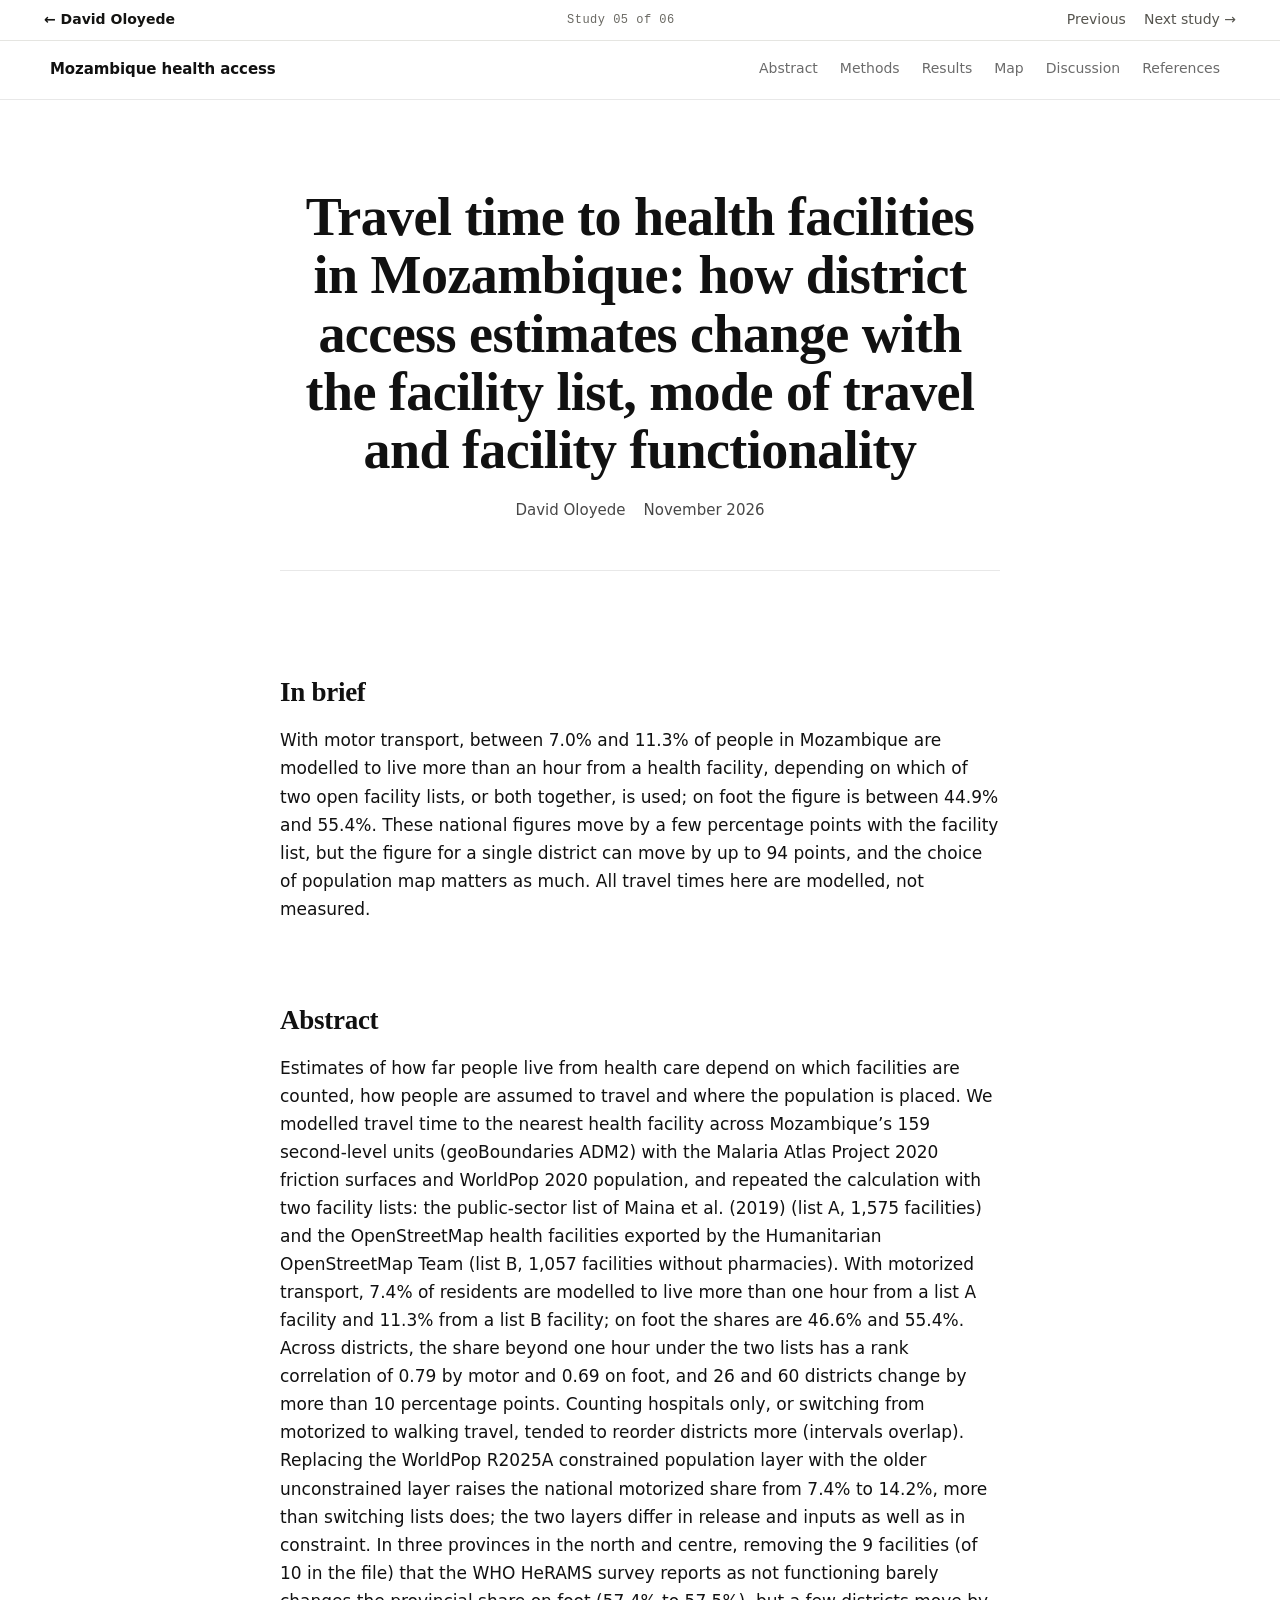
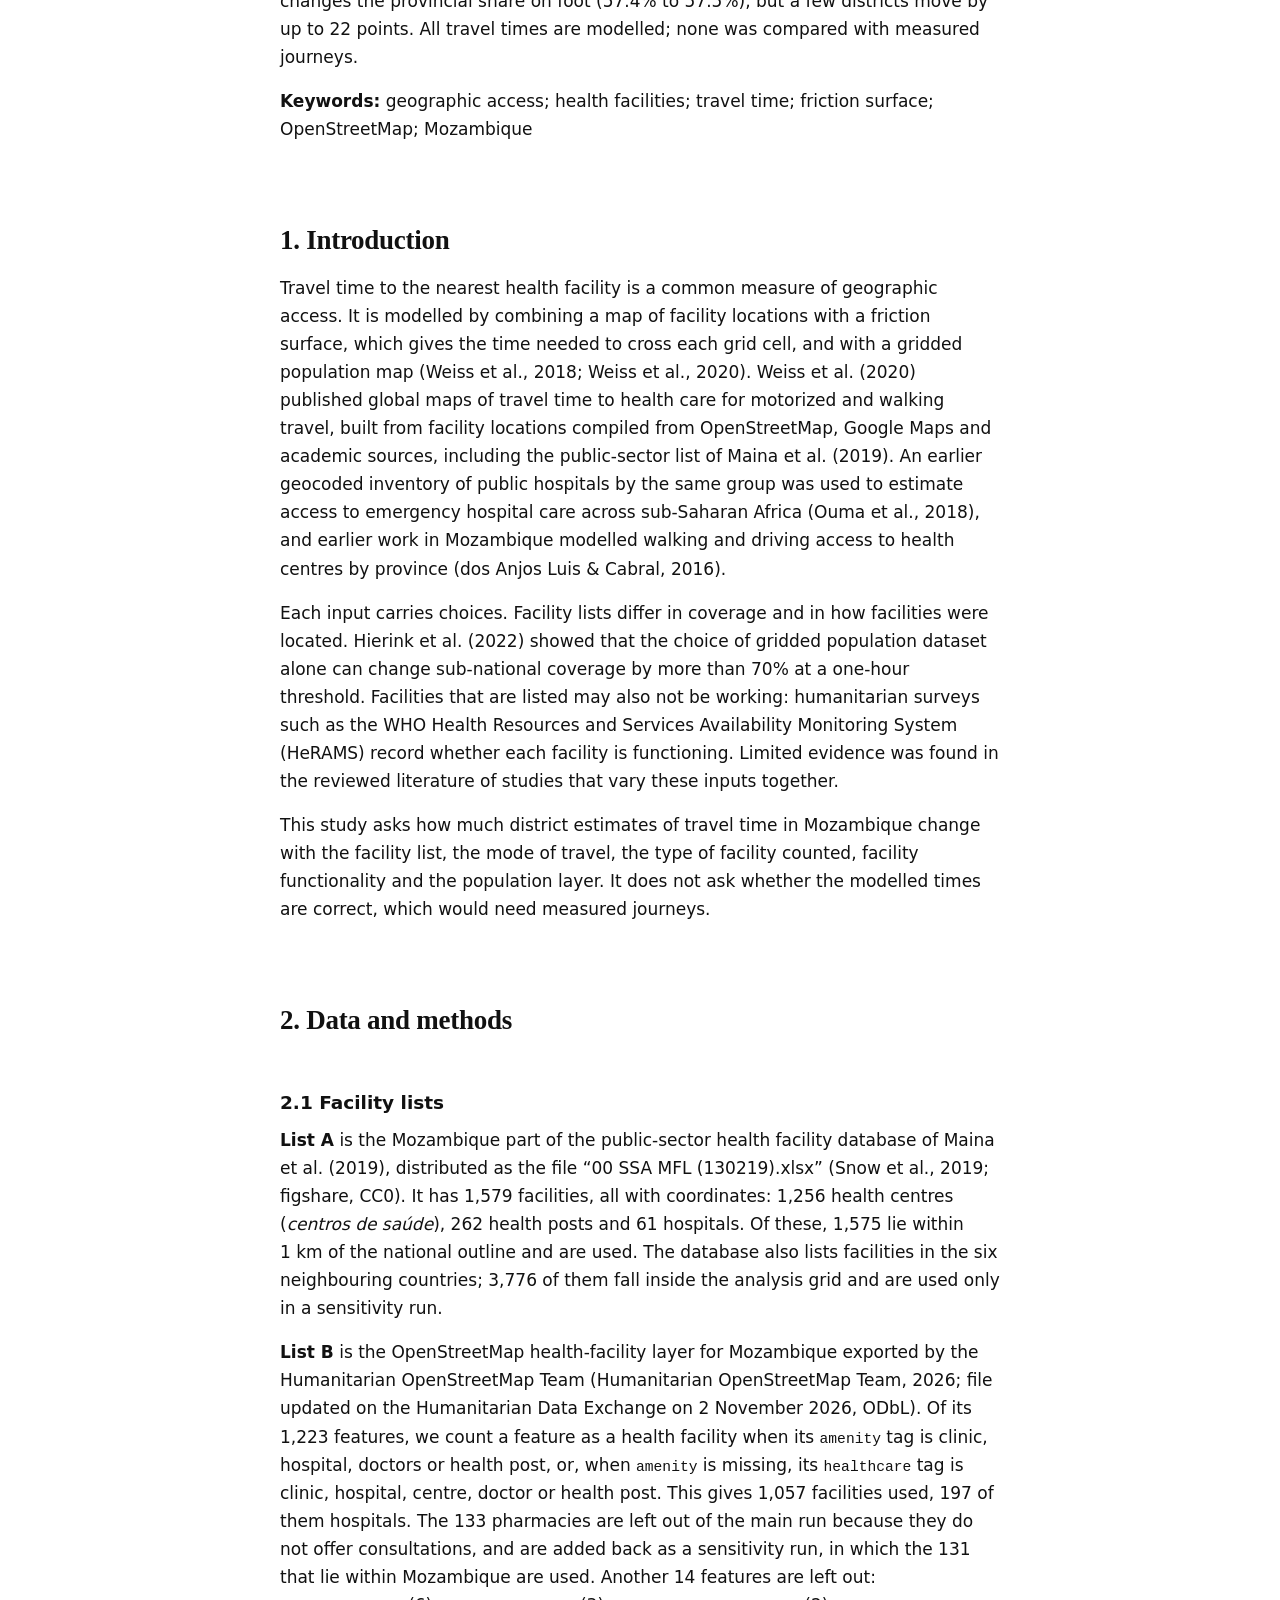
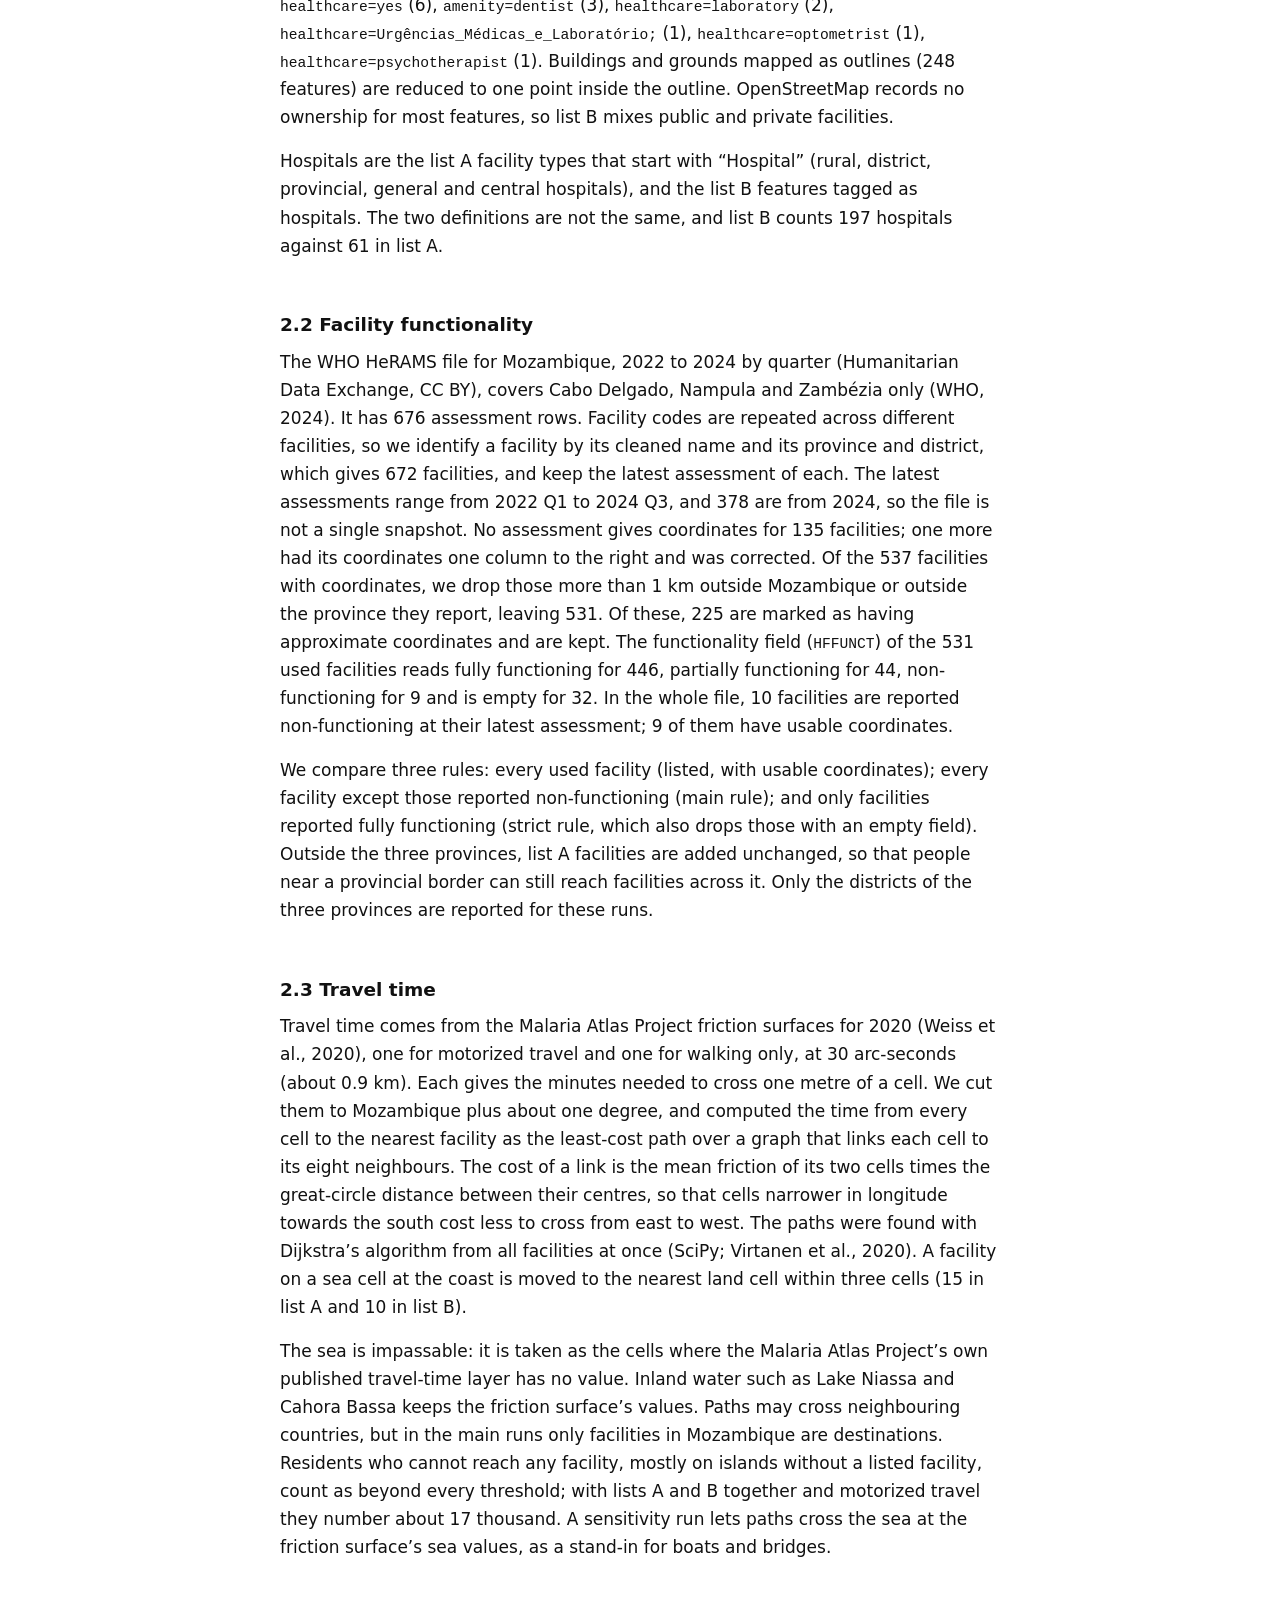
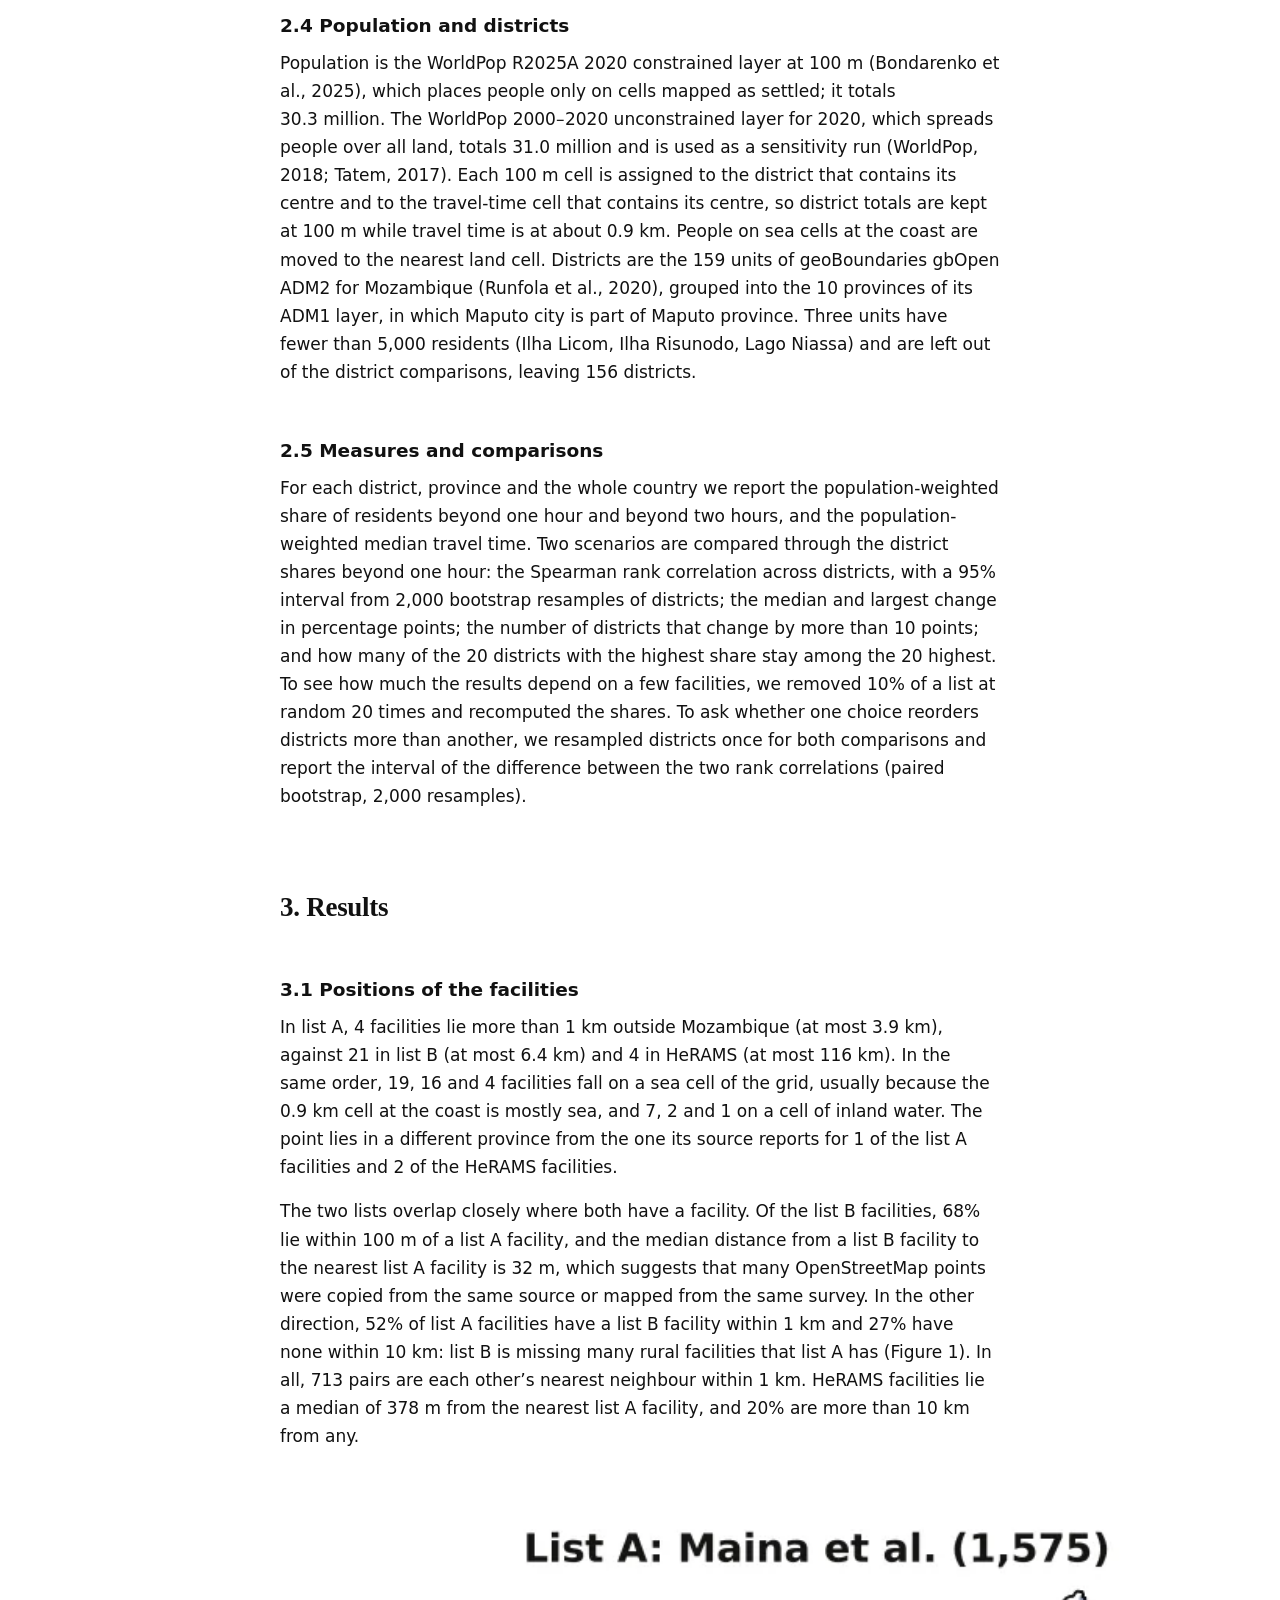
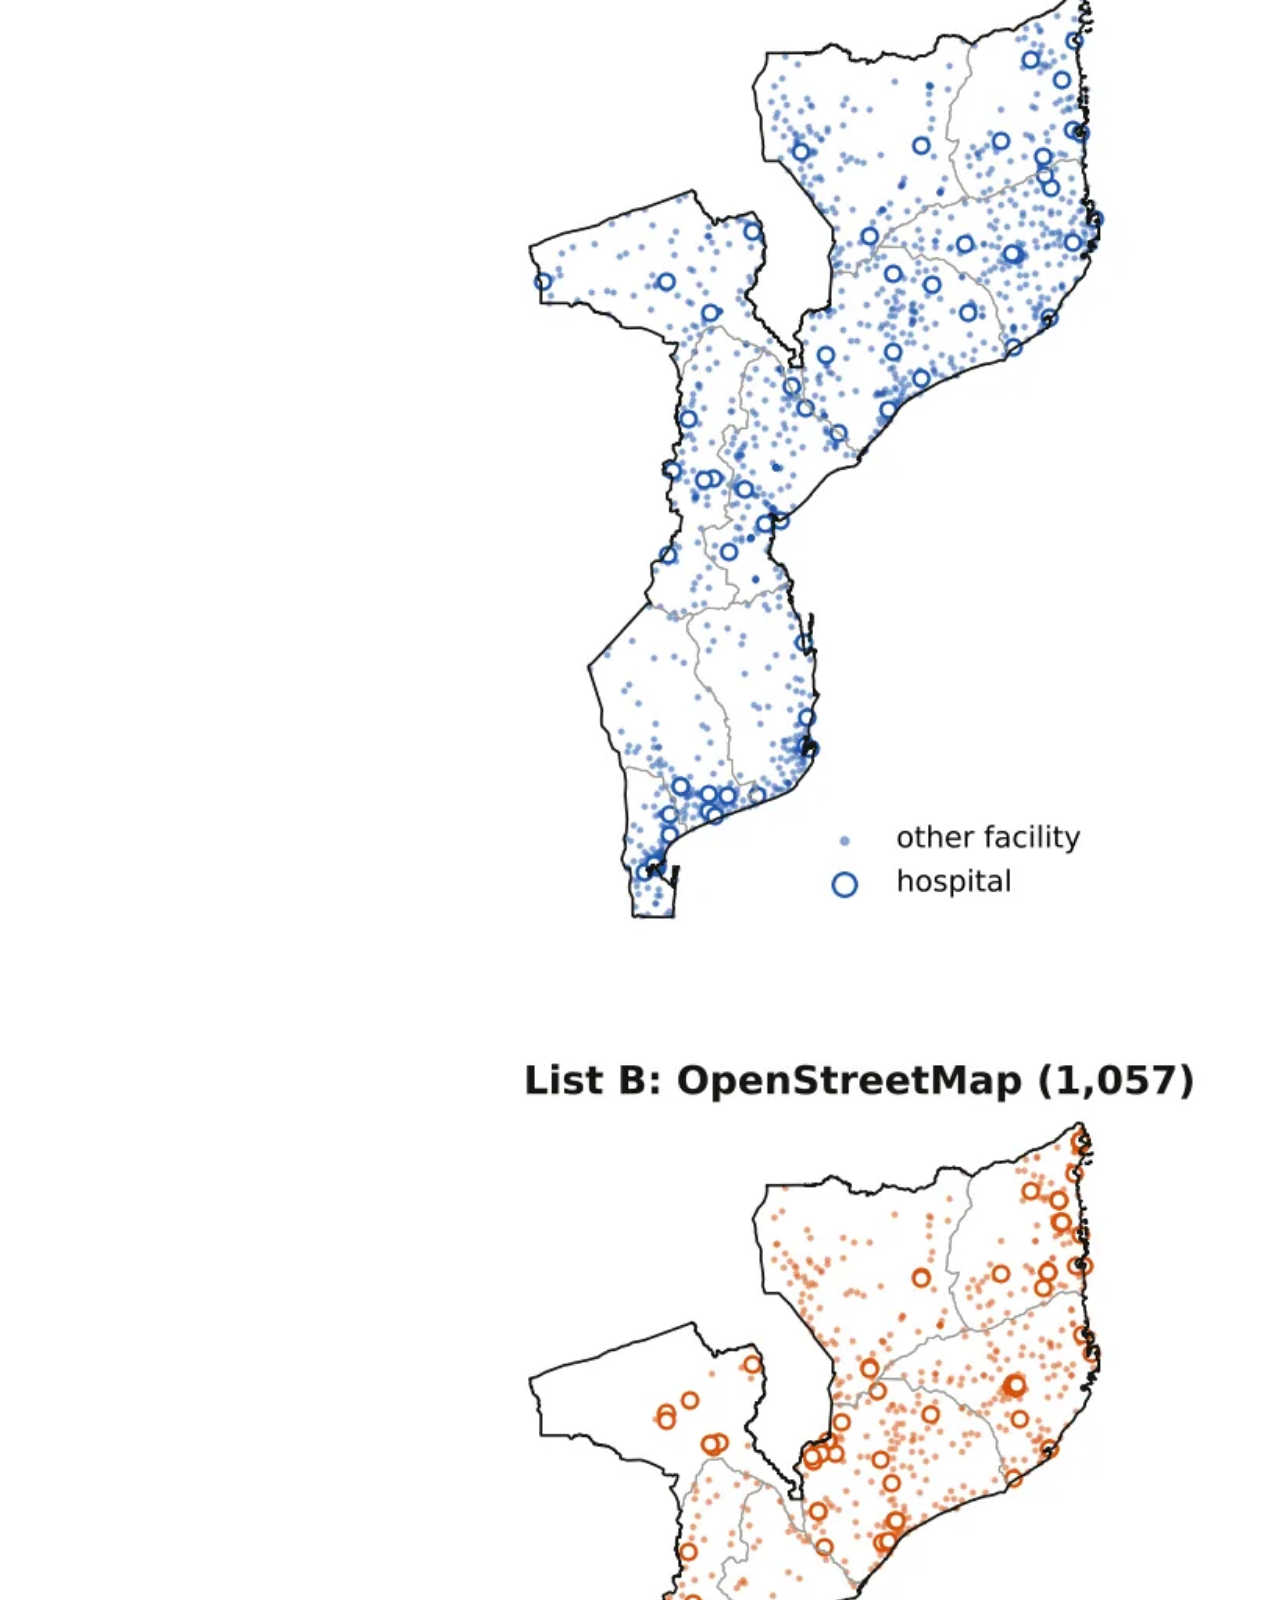
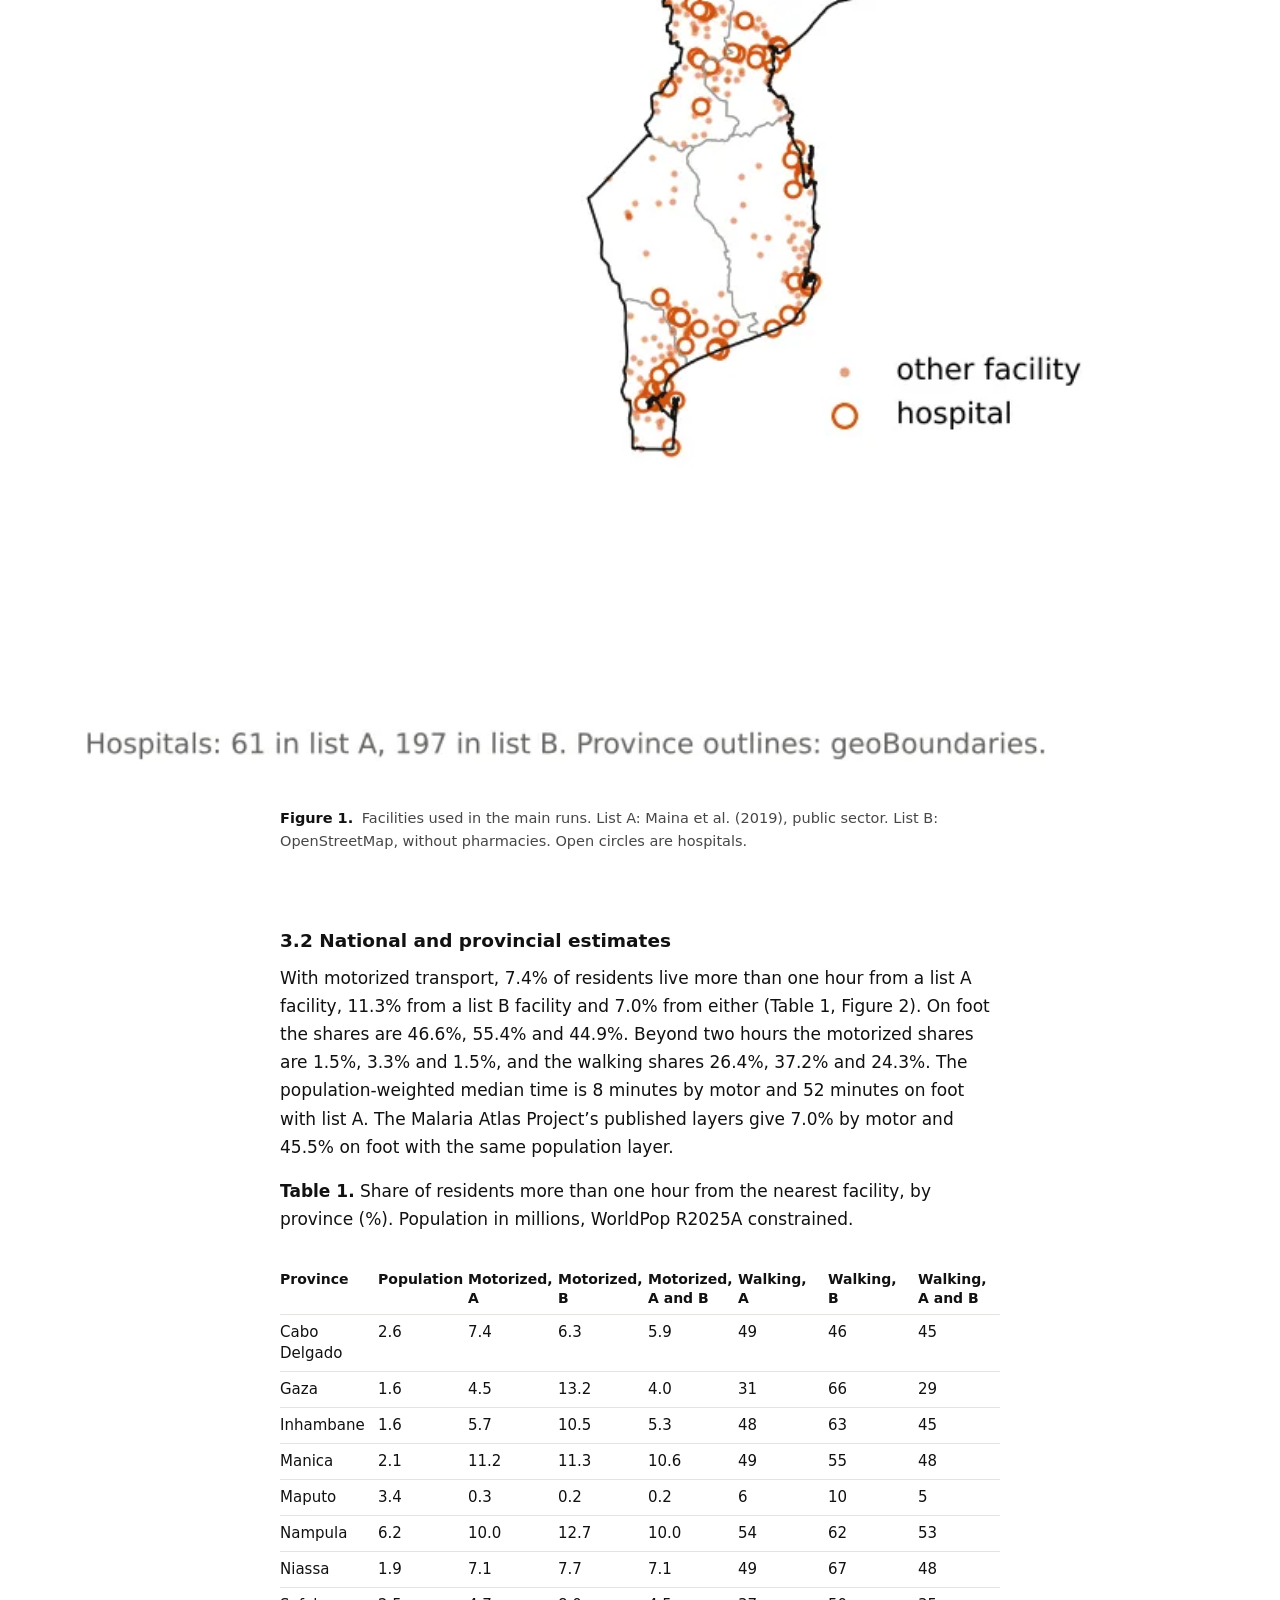
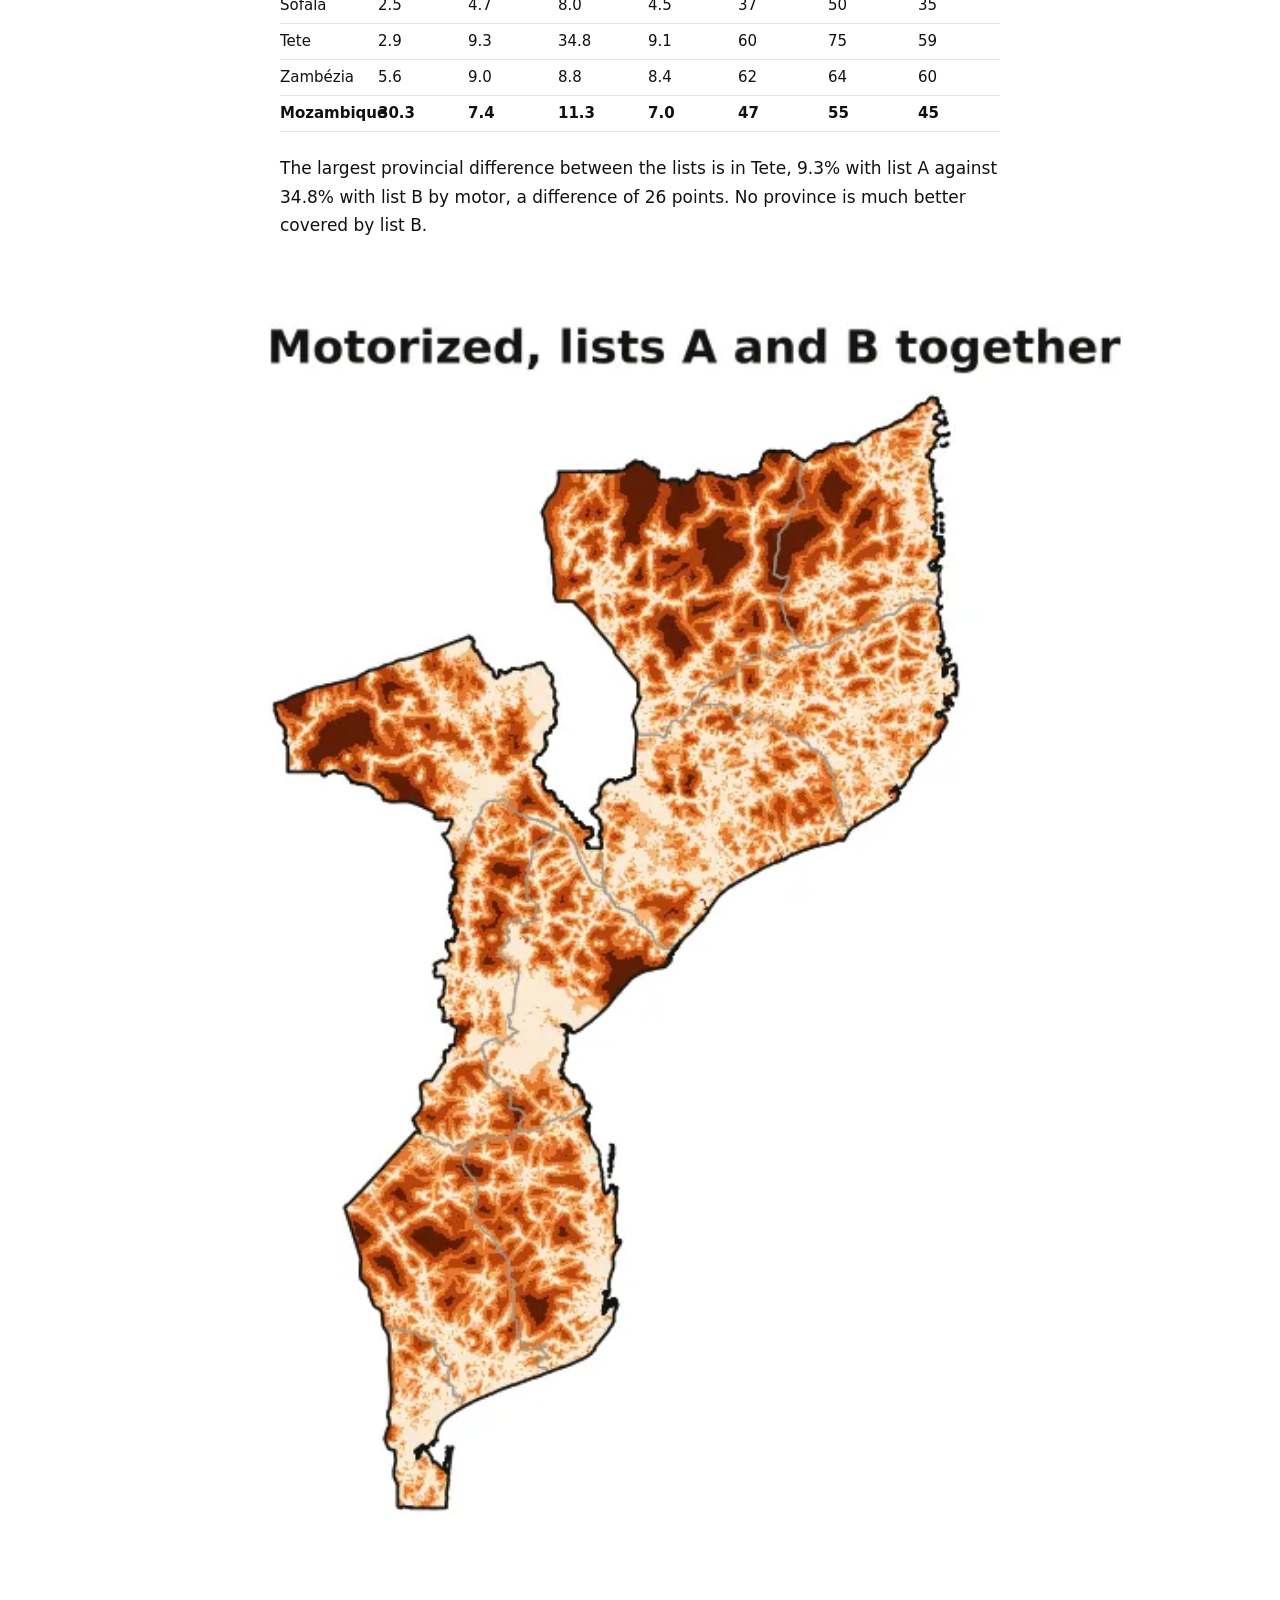
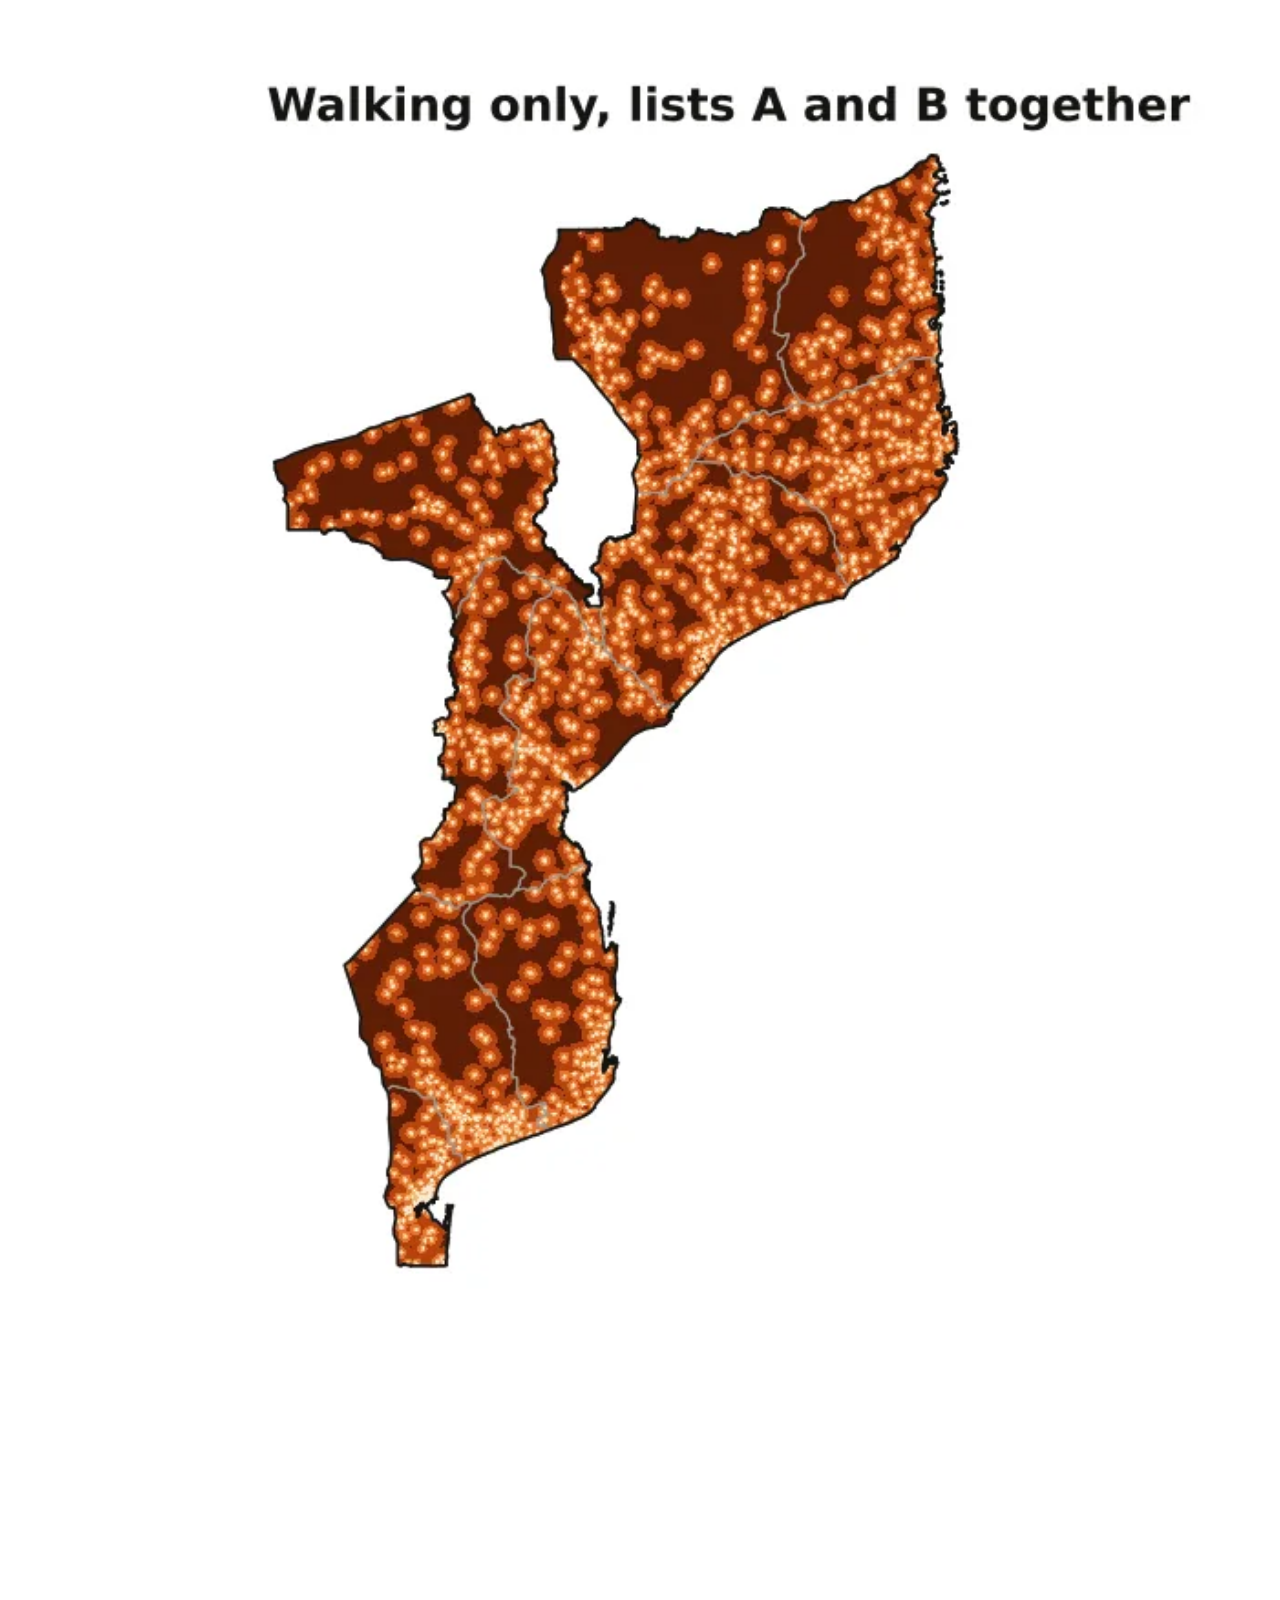
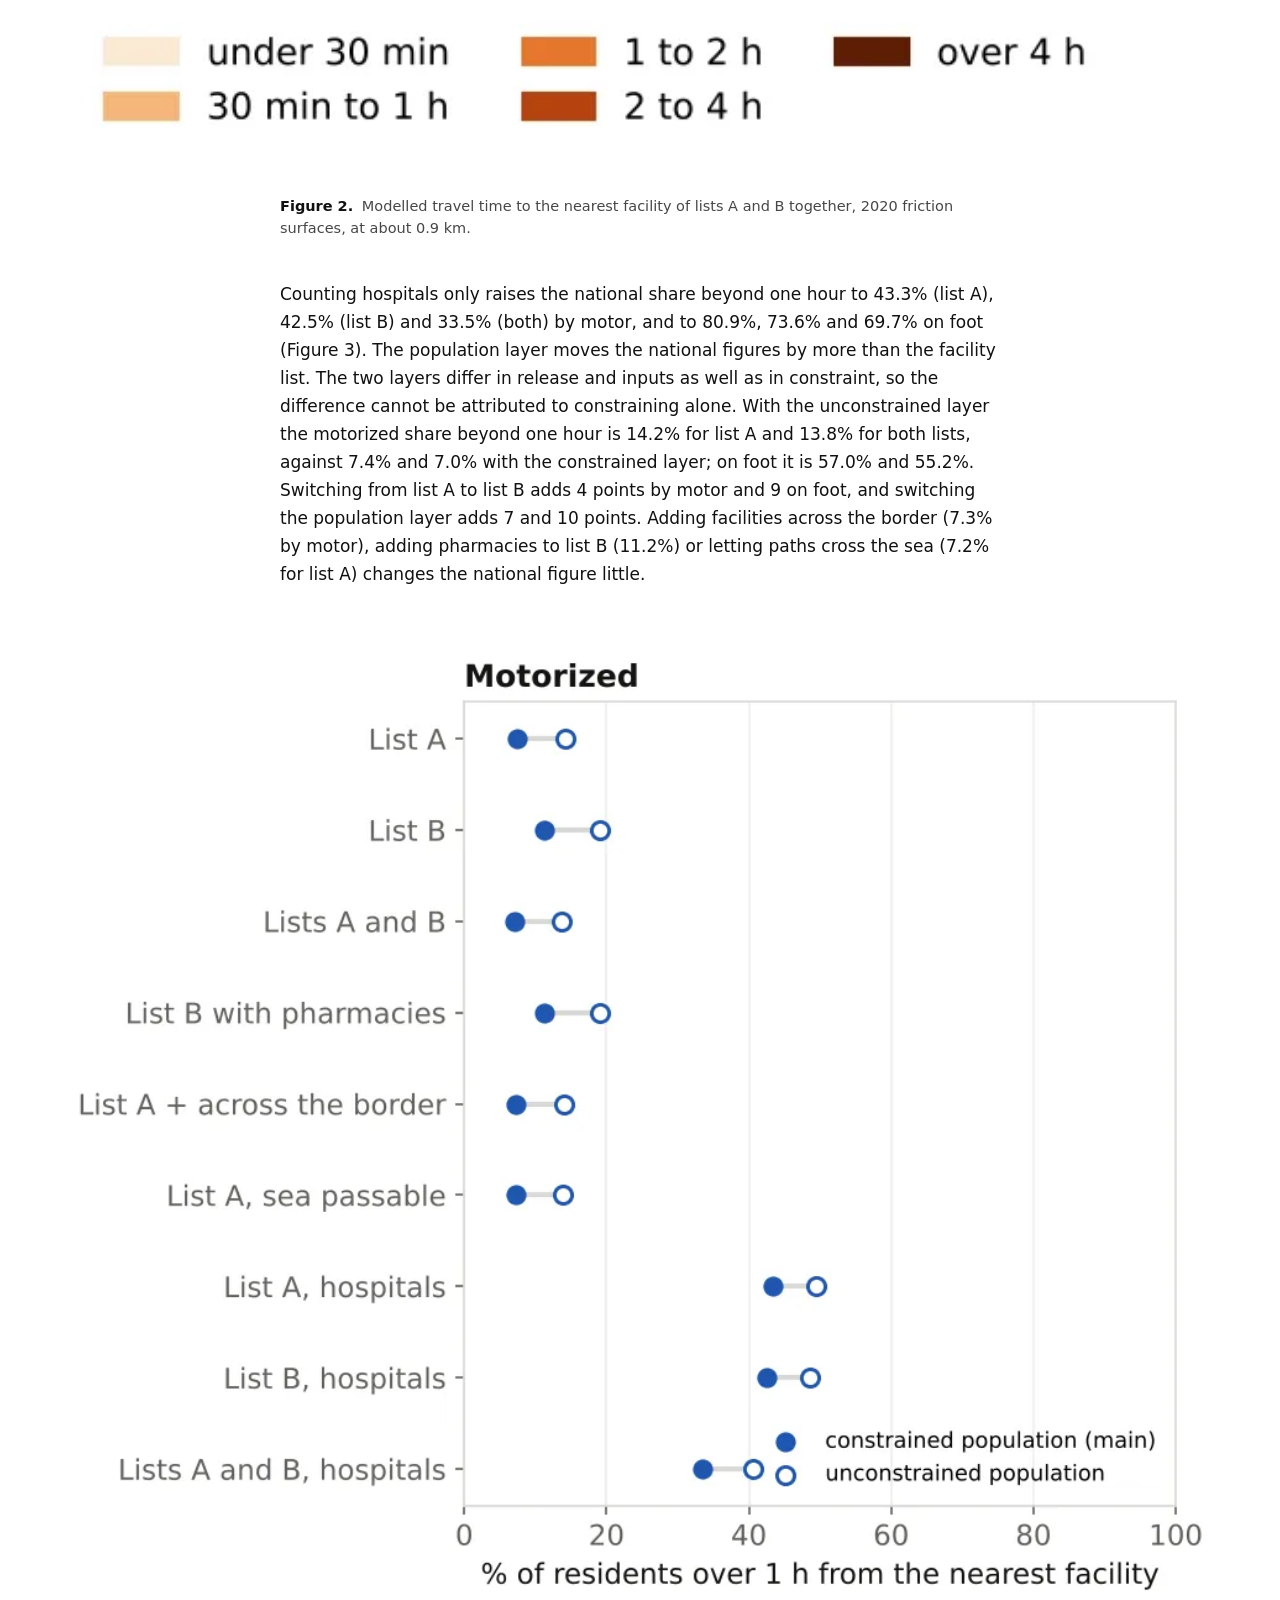
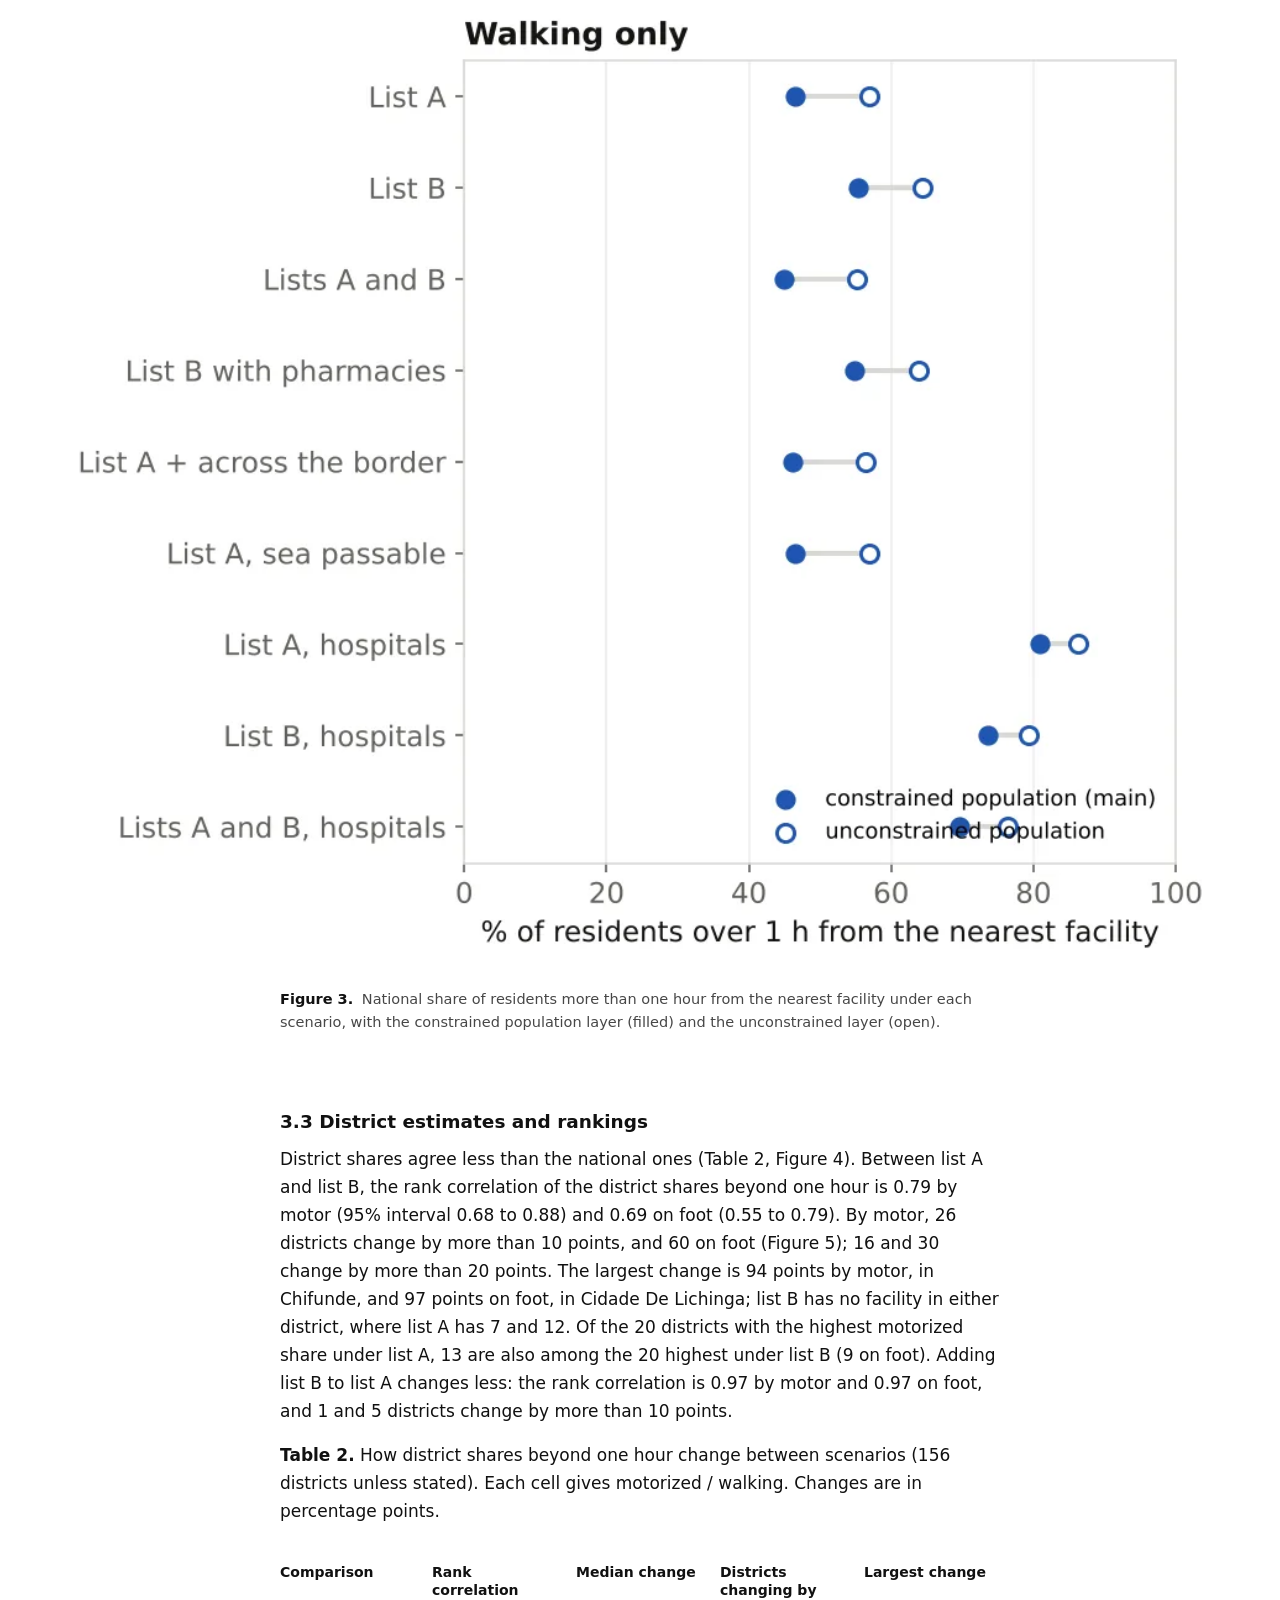
==== commit 037ab6b1: "Add district change map and rank-correlation figure; proofread the paper" ====
--- a/docs/index.html
+++ b/docs/index.html
@@ -136,15 +136,15 @@
 Africa (Ouma et al., 2018), and earlier work in Mozambique modelled
 walking and driving access to health centres by province (dos Anjos Luis
 &amp; Cabral, 2016).</p>
-<p>Each input carries choices. Limited evidence was found in the
-reviewed literature of studies that vary these inputs together. Facility
-lists differ in coverage and in how facilities were located. Hierink et
-al. (2022) showed that the choice of gridded population dataset alone
-can change sub-national coverage by more than 70% at a one-hour
-threshold. Facilities that are listed may also not be working:
-humanitarian surveys such as the WHO Health Resources and Services
-Availability Monitoring System (HeRAMS) record whether each facility is
-functioning.</p>
+<p>Each input carries choices. Facility lists differ in coverage and in
+how facilities were located. Hierink et al. (2022) showed that the
+choice of gridded population dataset alone can change sub-national
+coverage by more than 70% at a one-hour threshold. Facilities that are
+listed may also not be working: humanitarian surveys such as the WHO
+Health Resources and Services Availability Monitoring System (HeRAMS)
+record whether each facility is functioning. Limited evidence was found
+in the reviewed literature of studies that vary these inputs
+together.</p>
 <p>This study asks how much district estimates of travel time in
 Mozambique change with the facility list, the mode of travel, the type
 of facility counted, facility functionality and the population layer. It
@@ -156,10 +156,11 @@
 health facility database of Maina et al. (2019), distributed as the file
 “00 SSA MFL (130219).xlsx” (Snow et al., 2019; figshare, CC0). It has
 1,579 facilities, all with coordinates: 1,256 health centres
-(<em>centros de saúde</em>), 262 health posts and 61 hospitals. 1,575
-lie within 1 km of the national outline and are used. The database also
-lists facilities in the six neighbouring countries; 3,776 of them fall
-inside the analysis grid and are used only in a sensitivity run.</p>
+(<em>centros de saúde</em>), 262 health posts and 61 hospitals. Of
+these, 1,575 lie within 1 km of the national outline and are used. The
+database also lists facilities in the six neighbouring countries; 3,776
+of them fall inside the analysis grid and are used only in a sensitivity
+run.</p>
 <p><strong>List B</strong> is the OpenStreetMap health-facility layer
 for Mozambique exported by the Humanitarian OpenStreetMap Team
 (Humanitarian OpenStreetMap Team, 2026; file updated on the Humanitarian
@@ -170,10 +171,10 @@
 doctor or health post. This gives 1,057 facilities used, 197 of them
 hospitals. The 133 pharmacies are left out of the main run because they
 do not offer consultations, and are added back as a sensitivity run, in
-which the 131 that lie within Mozambique are used. 14 other features are
-left out: <code>healthcare=yes</code> (6), <code>amenity=dentist</code>
-(3), <code>healthcare=laboratory</code> (2),
-<code>healthcare=Urgências_Médicas_e_Laboratório;</code> (1),
+which the 131 that lie within Mozambique are used. Another 14 features
+are left out: <code>healthcare=yes</code> (6),
+<code>amenity=dentist</code> (3), <code>healthcare=laboratory</code>
+(2), <code>healthcare=Urgências_Médicas_e_Laboratório;</code> (1),
 <code>healthcare=optometrist</code> (1),
 <code>healthcare=psychotherapist</code> (1). Buildings and grounds
 mapped as outlines (248 features) are reduced to one point inside the
@@ -191,11 +192,11 @@
 its cleaned name and its province and district, which gives 672
 facilities, and keep the latest assessment of each. The latest
 assessments range from 2022 Q1 to 2024 Q3, and 378 are from 2024, so the
-file is not a single snapshot. 135 facilities have no coordinates in any
-assessment; one more had its coordinates one column to the right and was
+file is not a single snapshot. No assessment gives coordinates for 135
+facilities; one more had its coordinates one column to the right and was
 corrected. Of the 537 facilities with coordinates, we drop those more
 than 1 km outside Mozambique or outside the province they report,
-leaving 531. 225 facilities are marked as having approximate coordinates
+leaving 531. Of these, 225 are marked as having approximate coordinates
 and are kept. The functionality field (<code>HFFUNCT</code>) of the 531
 used facilities reads fully functioning for 446, partially functioning
 for 44, non-functioning for 9 and is empty for 32. In the whole file, 10
@@ -265,23 +266,23 @@
 <h2 id="results">3. Results</h2>
 <h3 id="positions-of-the-facilities">3.1 Positions of the
 facilities</h3>
-<p>4 list A facilities lie more than 1 km outside Mozambique (at most
-3.9 km), against 21 in list B (at most 6.4 km) and 4 in HeRAMS (at most
-116 km). 19, 16 and 4 facilities fall on a sea cell of the grid, usually
-because the 0.9 km cell at the coast is mostly sea, and 7, 2 and 1 on a
-cell of inland water. The point lies in a different province from the
-one its source reports for 1 of the list A facilities and 2 of the
-HeRAMS facilities.</p>
-<p>The two lists overlap closely where both have a facility. 68% of list
-B lies within 100 m of a list A facility, and the median distance from a
-list B facility to the nearest list A facility is 32 m, which suggests
-that many OpenStreetMap points were copied from the same source or
-mapped from the same survey. In the other direction, 52% of list A
-facilities have a list B facility within 1 km and 27% have none within
-10 km: list B is missing many rural facilities that list A has (Figure
-1). 713 pairs are each other’s nearest neighbour within 1 km. HeRAMS
-facilities lie a median of 378 m from the nearest list A facility, and
-20% are more than 10 km from any.</p>
+<p>In list A, 4 facilities lie more than 1 km outside Mozambique (at
+most 3.9 km), against 21 in list B (at most 6.4 km) and 4 in HeRAMS (at
+most 116 km). In the same order, 19, 16 and 4 facilities fall on a sea
+cell of the grid, usually because the 0.9 km cell at the coast is mostly
+sea, and 7, 2 and 1 on a cell of inland water. The point lies in a
+different province from the one its source reports for 1 of the list A
+facilities and 2 of the HeRAMS facilities.</p>
+<p>The two lists overlap closely where both have a facility. Of the list
+B facilities, 68% lie within 100 m of a list A facility, and the median
+distance from a list B facility to the nearest list A facility is 32 m,
+which suggests that many OpenStreetMap points were copied from the same
+source or mapped from the same survey. In the other direction, 52% of
+list A facilities have a list B facility within 1 km and 27% have none
+within 10 km: list B is missing many rural facilities that list A has
+(Figure 1). In all, 713 pairs are each other’s nearest neighbour within
+1 km. HeRAMS facilities lie a median of 378 m from the nearest list A
+facility, and 20% are more than 10 km from any.</p>
 <figure class="wide mapimg" id="fig-1">
 <picture><source media="(max-width: 760px)" srcset="assets/figures/fig1_facilities_phone.webp"><img src="assets/figures/fig1_facilities.webp" width="1487" height="1057" loading="lazy" alt="Facilities used in the main runs. List A: Maina et al. (2019), public sector. List B: OpenStreetMap, without pharmacies. Open circles are hospitals."></picture>
 <figcaption>
@@ -475,13 +476,13 @@
 <p>District shares agree less than the national ones (Table 2, Figure
 4). Between list A and list B, the rank correlation of the district
 shares beyond one hour is 0.79 by motor (95% interval 0.68 to 0.88) and
-0.69 on foot (0.55 to 0.79). 26 districts change by more than 10 points
-by motor and 60 on foot, and 16 and 30 by more than 20 points. The
-largest change is 94 points by motor, in Chifunde, and 97 points on
-foot, in Cidade De Lichinga; list B has no facility in either district,
-where list A has 7 and 12. Of the 20 districts with the highest
-motorized share under list A, 13 are also among the 20 highest under
-list B (9 on foot). Adding list B to list A changes less: the rank
+0.69 on foot (0.55 to 0.79). By motor, 26 districts change by more than
+10 points, and 60 on foot (Figure 5); 16 and 30 change by more than 20
+points. The largest change is 94 points by motor, in Chifunde, and 97
+points on foot, in Cidade De Lichinga; list B has no facility in either
+district, where list A has 7 and 12. Of the 20 districts with the
+highest motorized share under list A, 13 are also among the 20 highest
+under list B (9 on foot). Adding list B to list A changes less: the rank
 correlation is 0.97 by motor and 0.97 on foot, and 1 and 5 districts
 change by more than 10 points.</p>
 <p><strong>Table 2.</strong> How district shares beyond one hour change
@@ -587,22 +588,40 @@
 points above the line are districts where list B gives a longer time.
 </figcaption>
 </figure>
+<figure class="wide mapimg" id="fig-5">
+<picture><source media="(max-width: 760px)" srcset="assets/figures/fig5_change_map_phone.webp"><img src="assets/figures/fig5_change_map.webp" width="1494" height="1253" loading="lazy" alt="Change in each district's share of residents more than one hour from the nearest facility when list B replaces list A, in percentage points. Orange: more residents beyond one hour with list B; blue: fewer. Hatched units (a lake and two islands) are not compared."></picture>
+<figcaption>
+<b>Figure 5.</b> Change in each district’s share of residents more than
+one hour from the nearest facility when list B replaces list A, in
+percentage points. Orange: more residents beyond one hour with list B;
+blue: fewer. Hatched units (a lake and two islands) are not compared.
+</figcaption>
+</figure>
 <p>The mode of travel and the type of facility tended to reorder
-districts more than the facility list, although the intervals overlap.
-With both lists together, the rank correlation between motorized and
-walking shares is 0.62 (0.48 to 0.74), and only 7 of the 20 districts
-with the highest motorized share are among the 20 highest on foot.
-Between all facilities and hospitals only, the rank correlation is 0.67
-by motor (0.56 to 0.76) and 0.56 on foot (0.43 to 0.67). In the paired
-bootstrap, the rank correlation between lists A and B exceeds that
-between all facilities and hospitals by 0.12 by motor (95% interval 0.01
-to 0.23) and 0.12 on foot (−0.04 to 0.29), and exceeds that between
+districts more than the facility list, although the intervals overlap
+(Figure 6). With both lists together, the rank correlation between
+motorized and walking shares is 0.62 (0.48 to 0.74), and only 7 of the
+20 districts with the highest motorized share are among the 20 highest
+on foot. Between all facilities and hospitals only, the rank correlation
+is 0.67 by motor (0.56 to 0.76) and 0.56 on foot (0.43 to 0.67). In the
+paired bootstrap, the rank correlation between lists A and B exceeds
+that between all facilities and hospitals by 0.12 by motor (95% interval
+0.01 to 0.23) and 0.12 on foot (−0.04 to 0.29), and exceeds that between
 motorized and walking travel by 0.17 (0.05 to 0.30) when the lists are
 compared by motor and 0.06 (−0.11 to 0.23) when they are compared on
 foot. Only the motorized intervals exclude zero. For hospitals alone,
 lists A and B give a rank correlation of 0.73 by motor, and 54 districts
 change by more than 10 points, partly because the lists define hospitals
 differently.</p>
+<figure class="wide mapimg" id="fig-6">
+<picture><source media="(max-width: 760px)" srcset="assets/figures/fig6_rank_phone.webp"><img src="assets/figures/fig6_rank.webp" width="1656" height="948" loading="lazy" alt="Rank correlation of district shares beyond one hour between pairs of runs, with 95% bootstrap intervals over districts. Lower values mean the choice reorders districts more. The intervals treat districts as independent, so they are likely too narrow."></picture>
+<figcaption>
+<b>Figure 6.</b> Rank correlation of district shares beyond one hour
+between pairs of runs, with 95% bootstrap intervals over districts.
+Lower values mean the choice reorders districts more. The intervals
+treat districts as independent, so they are likely too narrow.
+</figcaption>
+</figure>
 <p>The population layer changes district rankings about as much as the
 facility list: the rank correlation between the constrained and
 unconstrained layers is 0.80 by motor and 0.75 on foot, 58 districts
@@ -648,13 +667,13 @@
 change by more than 10 points on foot and 6 by motor. The largest change
 in both modes is in Macomia: 68 points on foot and 95 by motor. The rank
 correlation with the all-facility run falls to 0.65 on foot (0.41 to
-0.85) (Figure 5). The districts that change most under both rules are in
+0.85) (Figure 7). The districts that change most under both rules are in
 Cabo Delgado, but the strict rule also removes facilities whose status
 is simply missing.</p>
-<figure class="wide mapimg" id="fig-5">
-<picture><source media="(max-width: 760px)" srcset="assets/figures/fig5_herams_phone.webp"><img src="assets/figures/fig5_herams.webp" width="1495" height="837" loading="lazy" alt="The twelve districts of Cabo Delgado, Nampula and Zambézia whose share of residents more than one hour from a facility on foot changes most between the HeRAMS rules."></picture>
+<figure class="wide mapimg" id="fig-7">
+<picture><source media="(max-width: 760px)" srcset="assets/figures/fig7_herams_phone.webp"><img src="assets/figures/fig7_herams.webp" width="1495" height="837" loading="lazy" alt="The twelve districts of Cabo Delgado, Nampula and Zambézia whose share of residents more than one hour from a facility on foot changes most between the HeRAMS rules."></picture>
 <figcaption>
-<b>Figure 5.</b> The twelve districts of Cabo Delgado, Nampula and
+<b>Figure 7.</b> The twelve districts of Cabo Delgado, Nampula and
 Zambézia whose share of residents more than one hour from a facility on
 foot changes most between the HeRAMS rules.
 </figcaption>
@@ -744,7 +763,7 @@
         <dt>Friction surface</dt><dd>A grid that gives the time needed to cross each cell, from roads, land cover, slope and water. The Malaria Atlas Project publishes one for motorized travel and one for walking only, for 2020.</dd>
         <dt>List A</dt><dd>Public-sector health facilities compiled by Maina et al. (2019) from national lists, with coordinates.</dd>
         <dt>List B</dt><dd>Health facilities mapped in OpenStreetMap, as exported by the Humanitarian OpenStreetMap Team. Pharmacies are left out of the main runs.</dd>
-        <dt>HeRAMS</dt><dd>The WHO Health Resources and Services Availability Monitoring System. Its Mozambique file records, for three northern provinces, whether each facility was functioning when last assessed in 2022–2024.</dd>
+        <dt>HeRAMS</dt><dd>The WHO Health Resources and Services Availability Monitoring System. Its Mozambique file records, for three provinces in the north and centre, whether each facility was functioning when last assessed in 2022–2024.</dd>
         <dt>Constrained and unconstrained population</dt><dd>Two WorldPop maps of where people live. The constrained map puts people only on mapped settlements; the unconstrained map spreads them over all land. Both are models, not census counts.</dd>
         <dt>Share beyond one hour</dt><dd>The share of a district's modelled residents whose travel time to the nearest facility is more than 60 minutes. Residents who cannot reach any facility count as beyond.</dd>
         <dt>Rank correlation</dt><dd>Spearman's rank correlation between two sets of district values. 1 means the districts come in the same order under both; lower values mean the order changes.</dd>
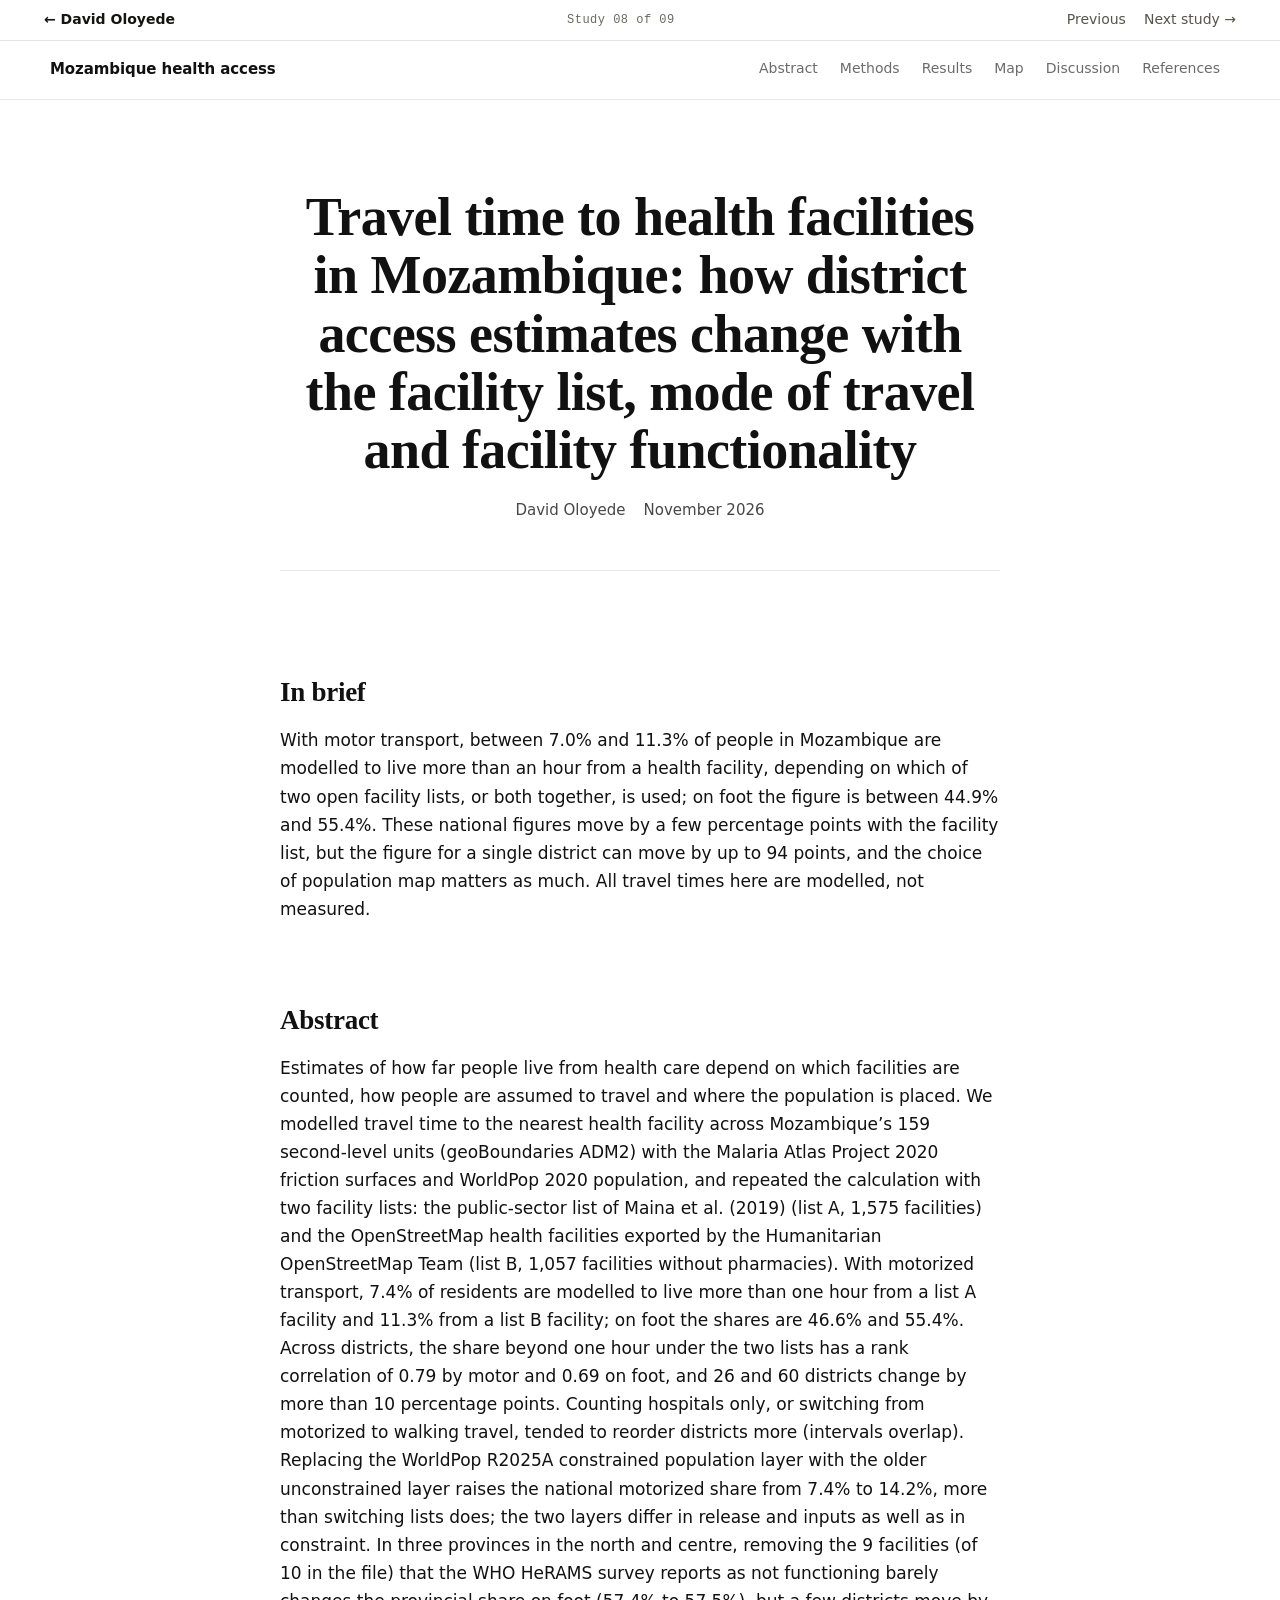
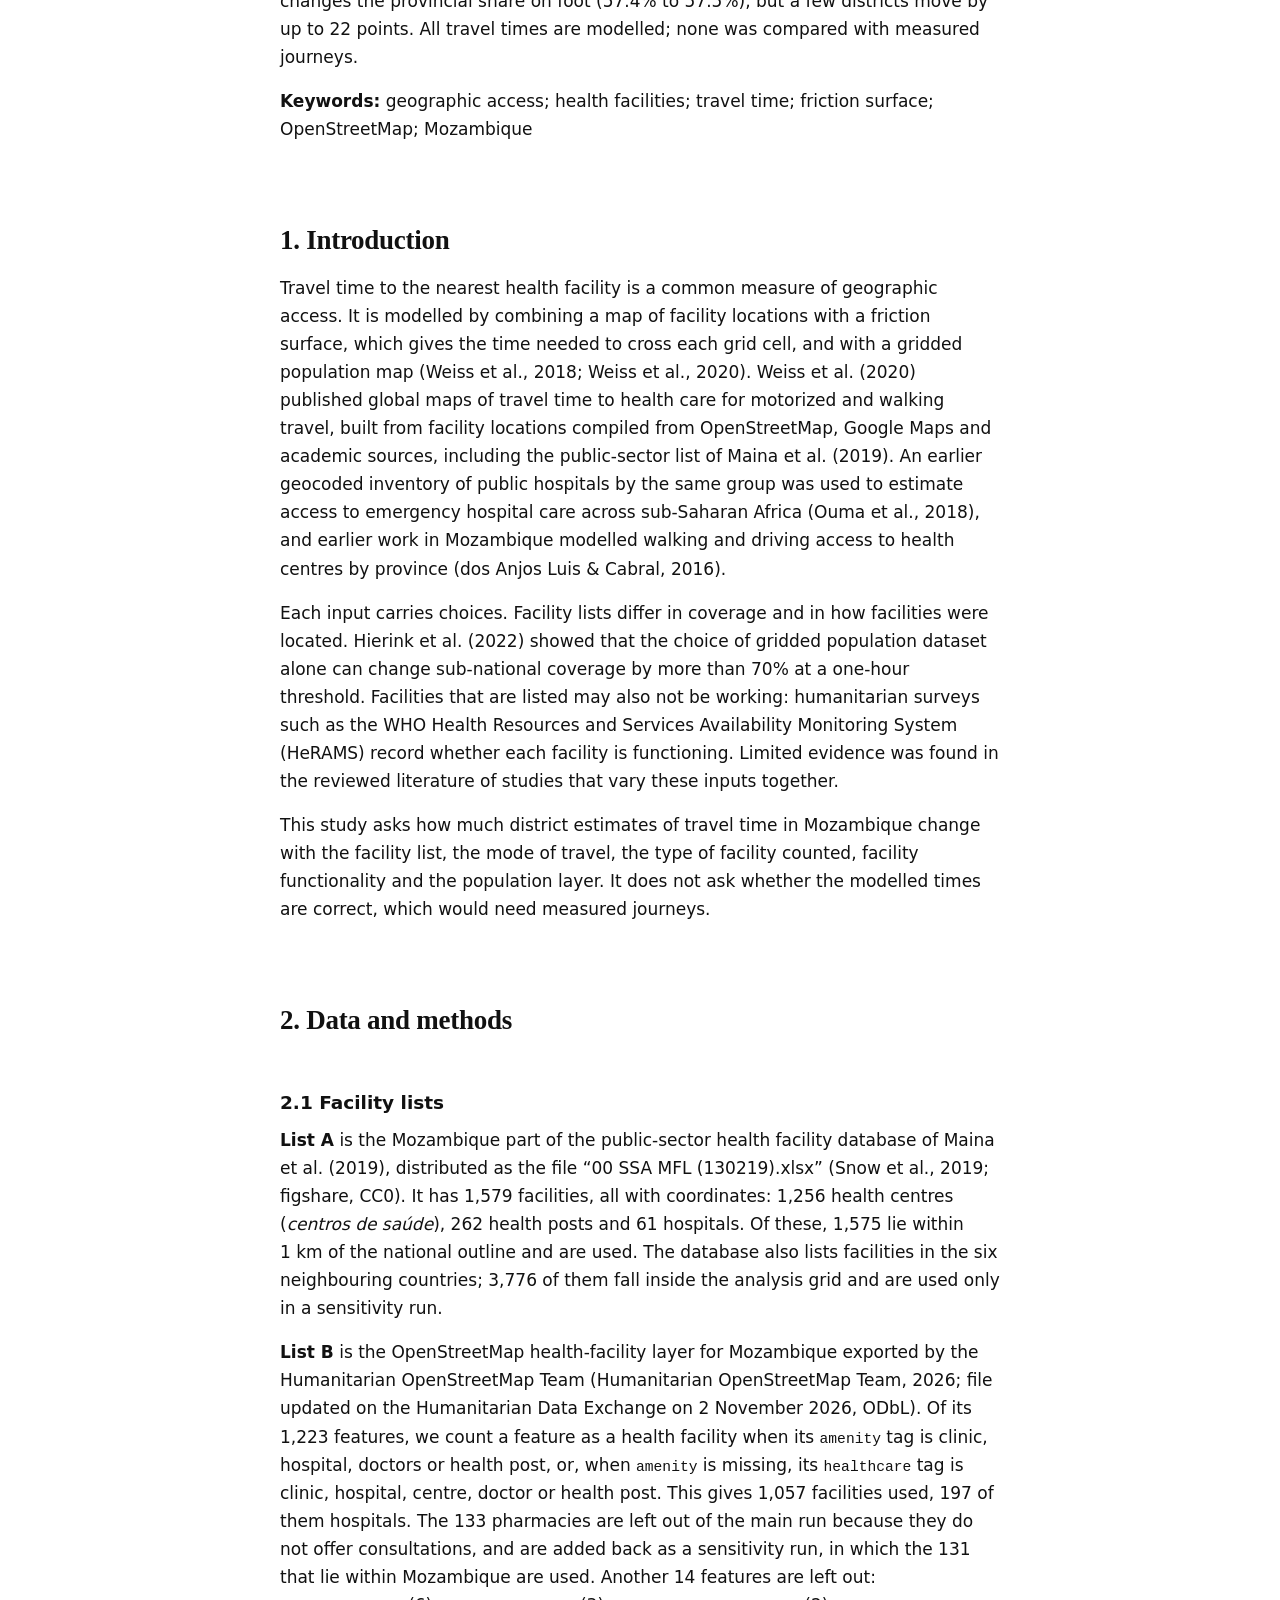
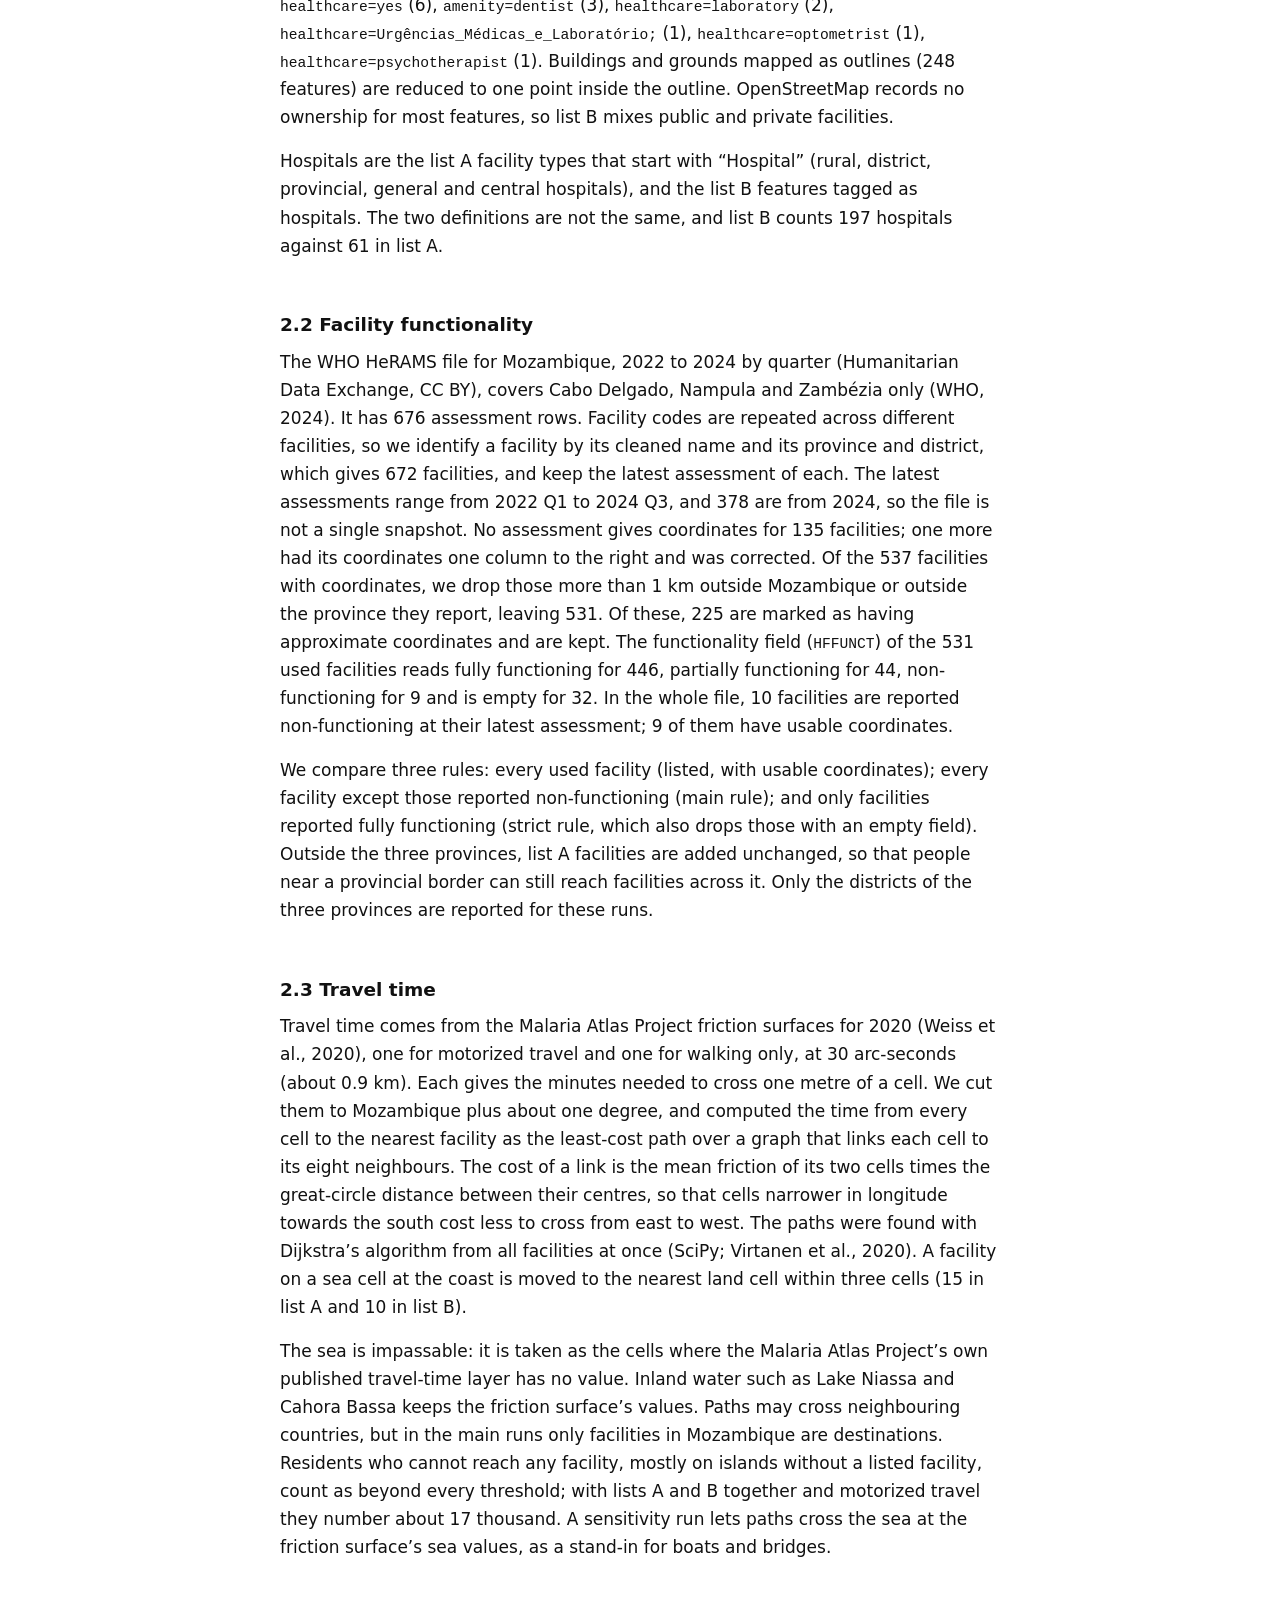
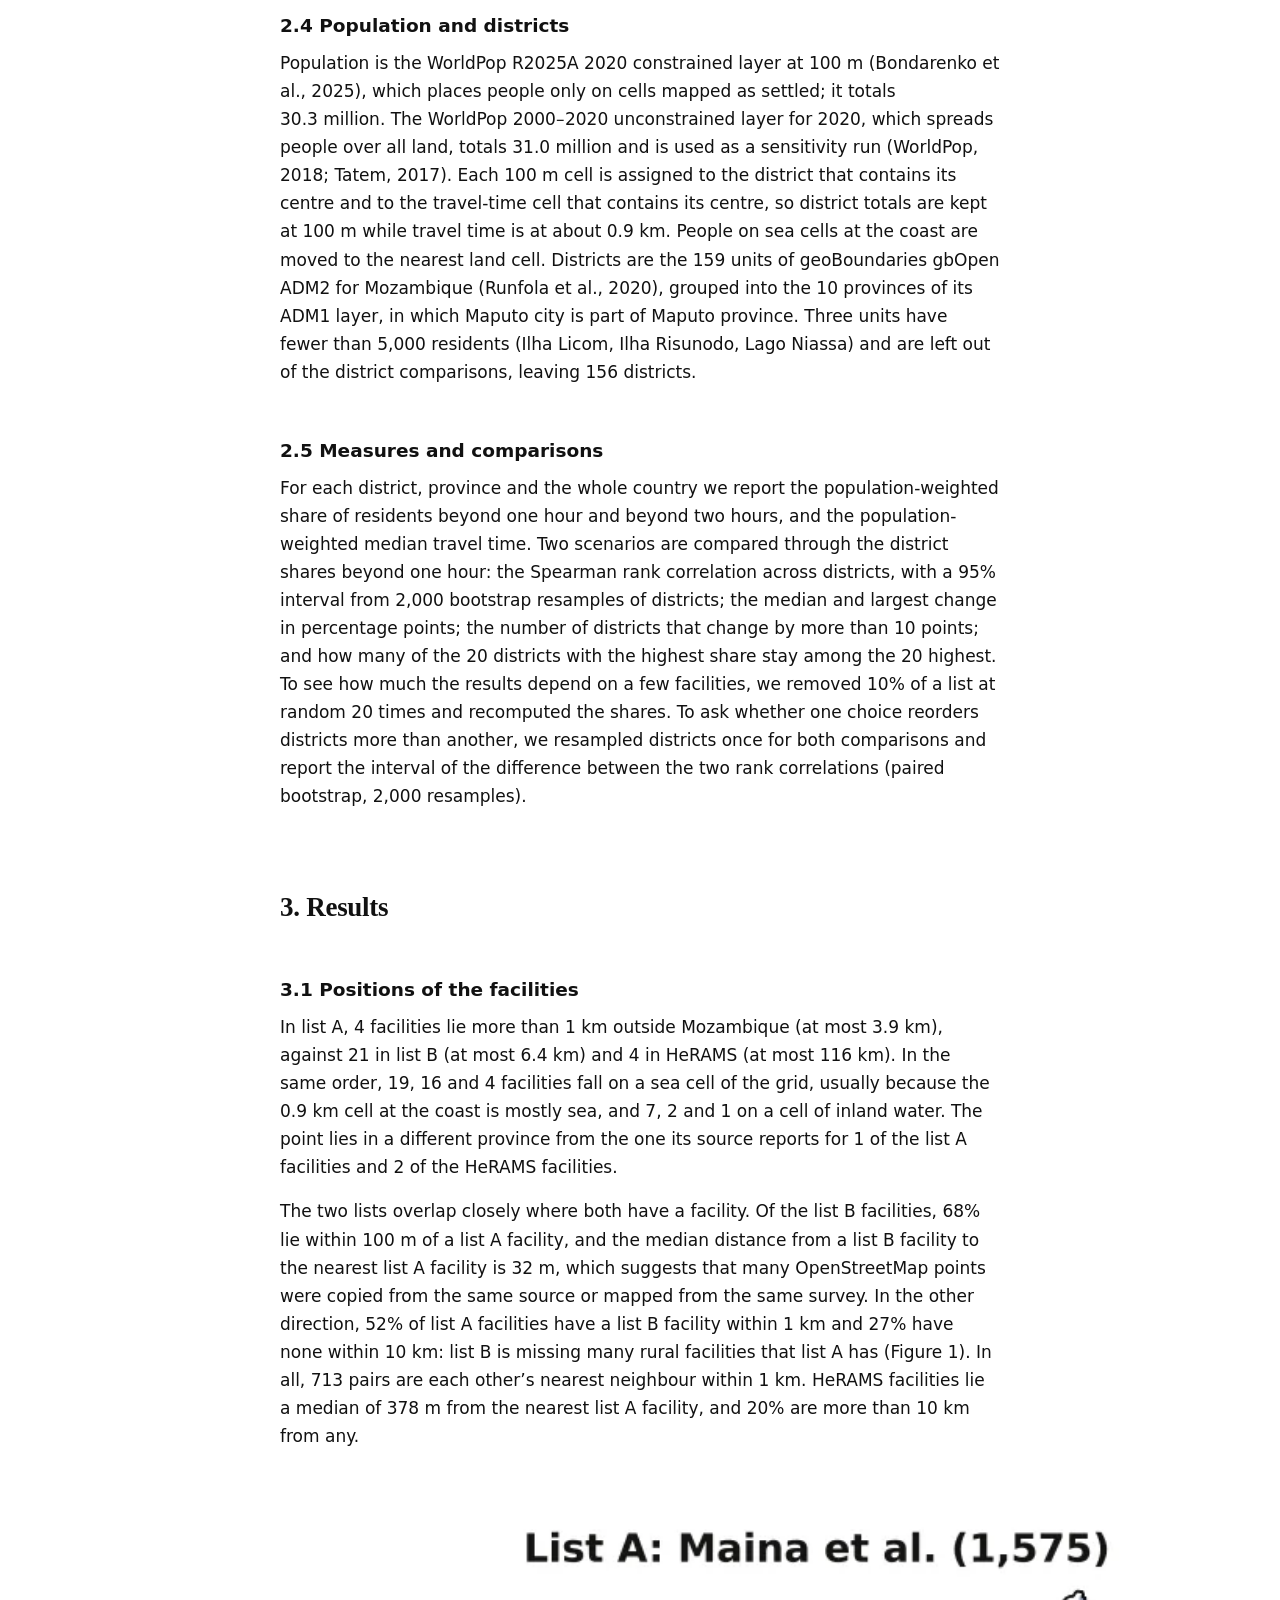
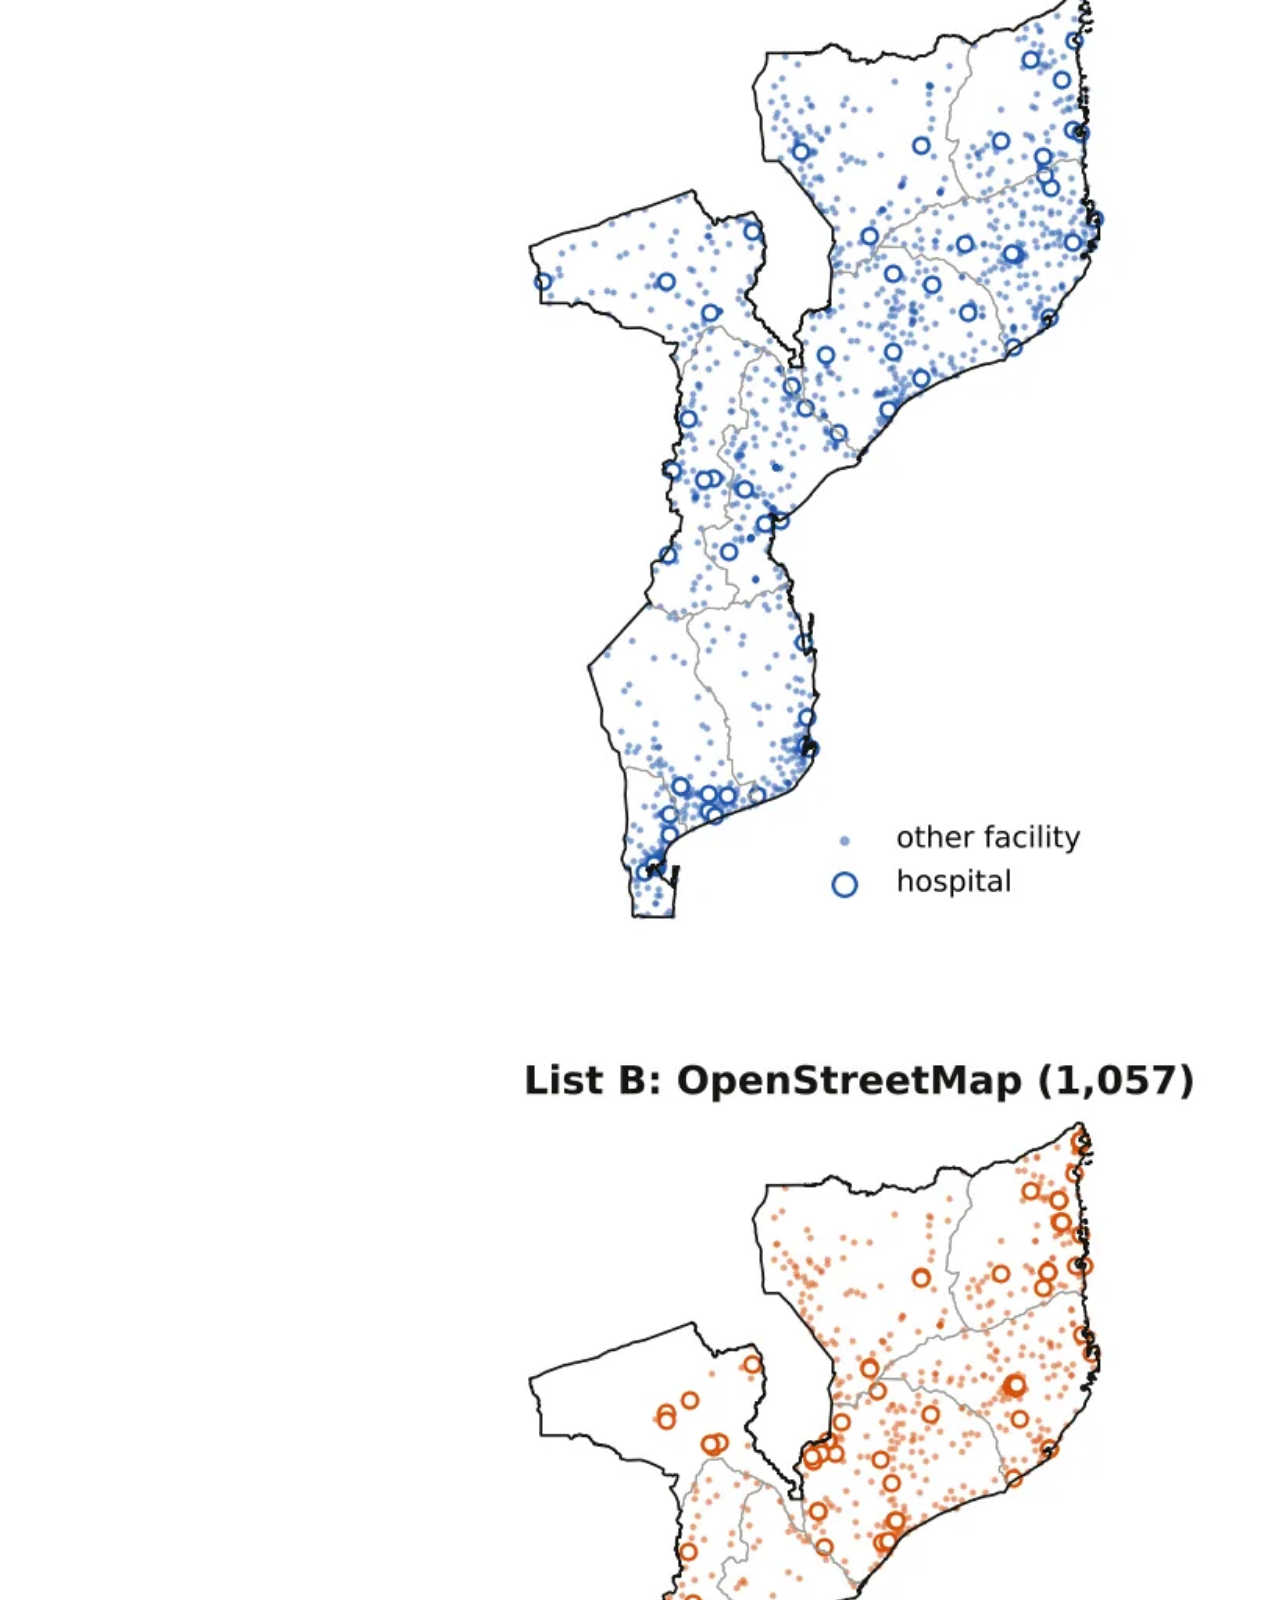
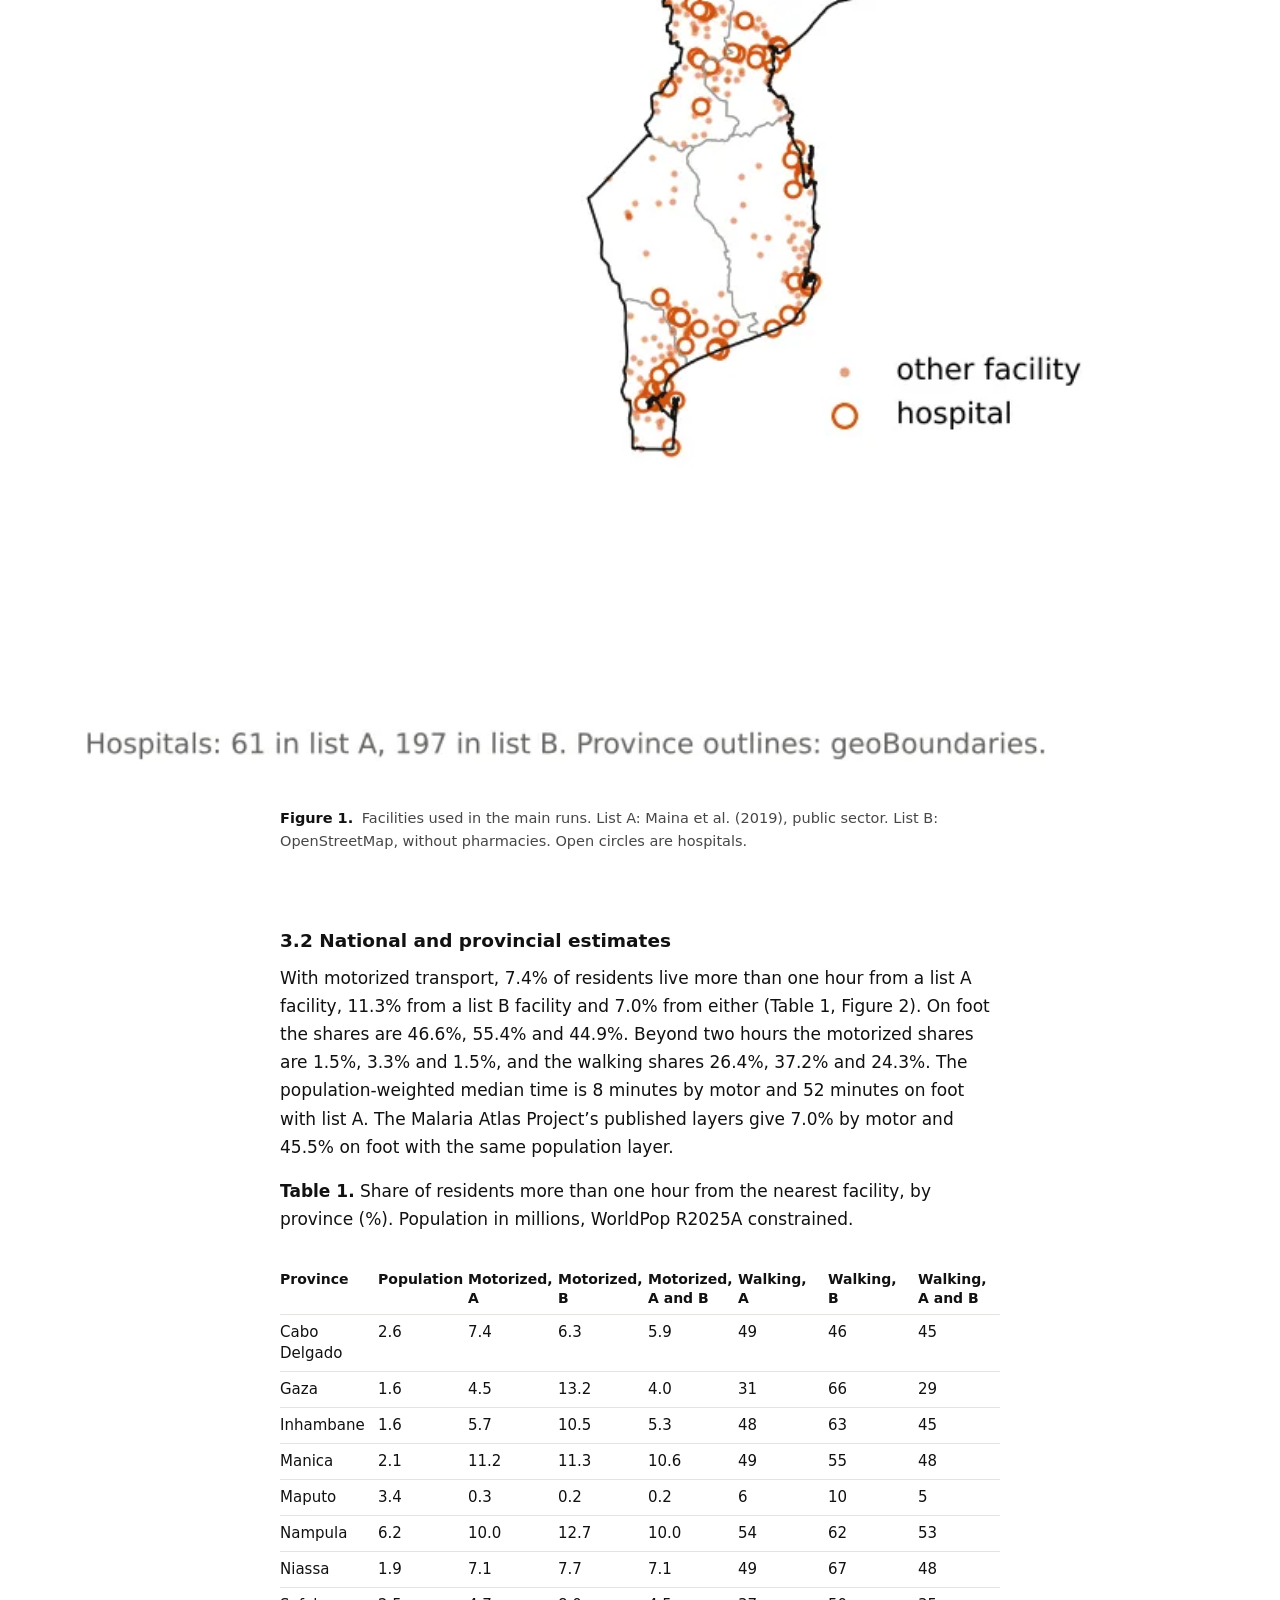
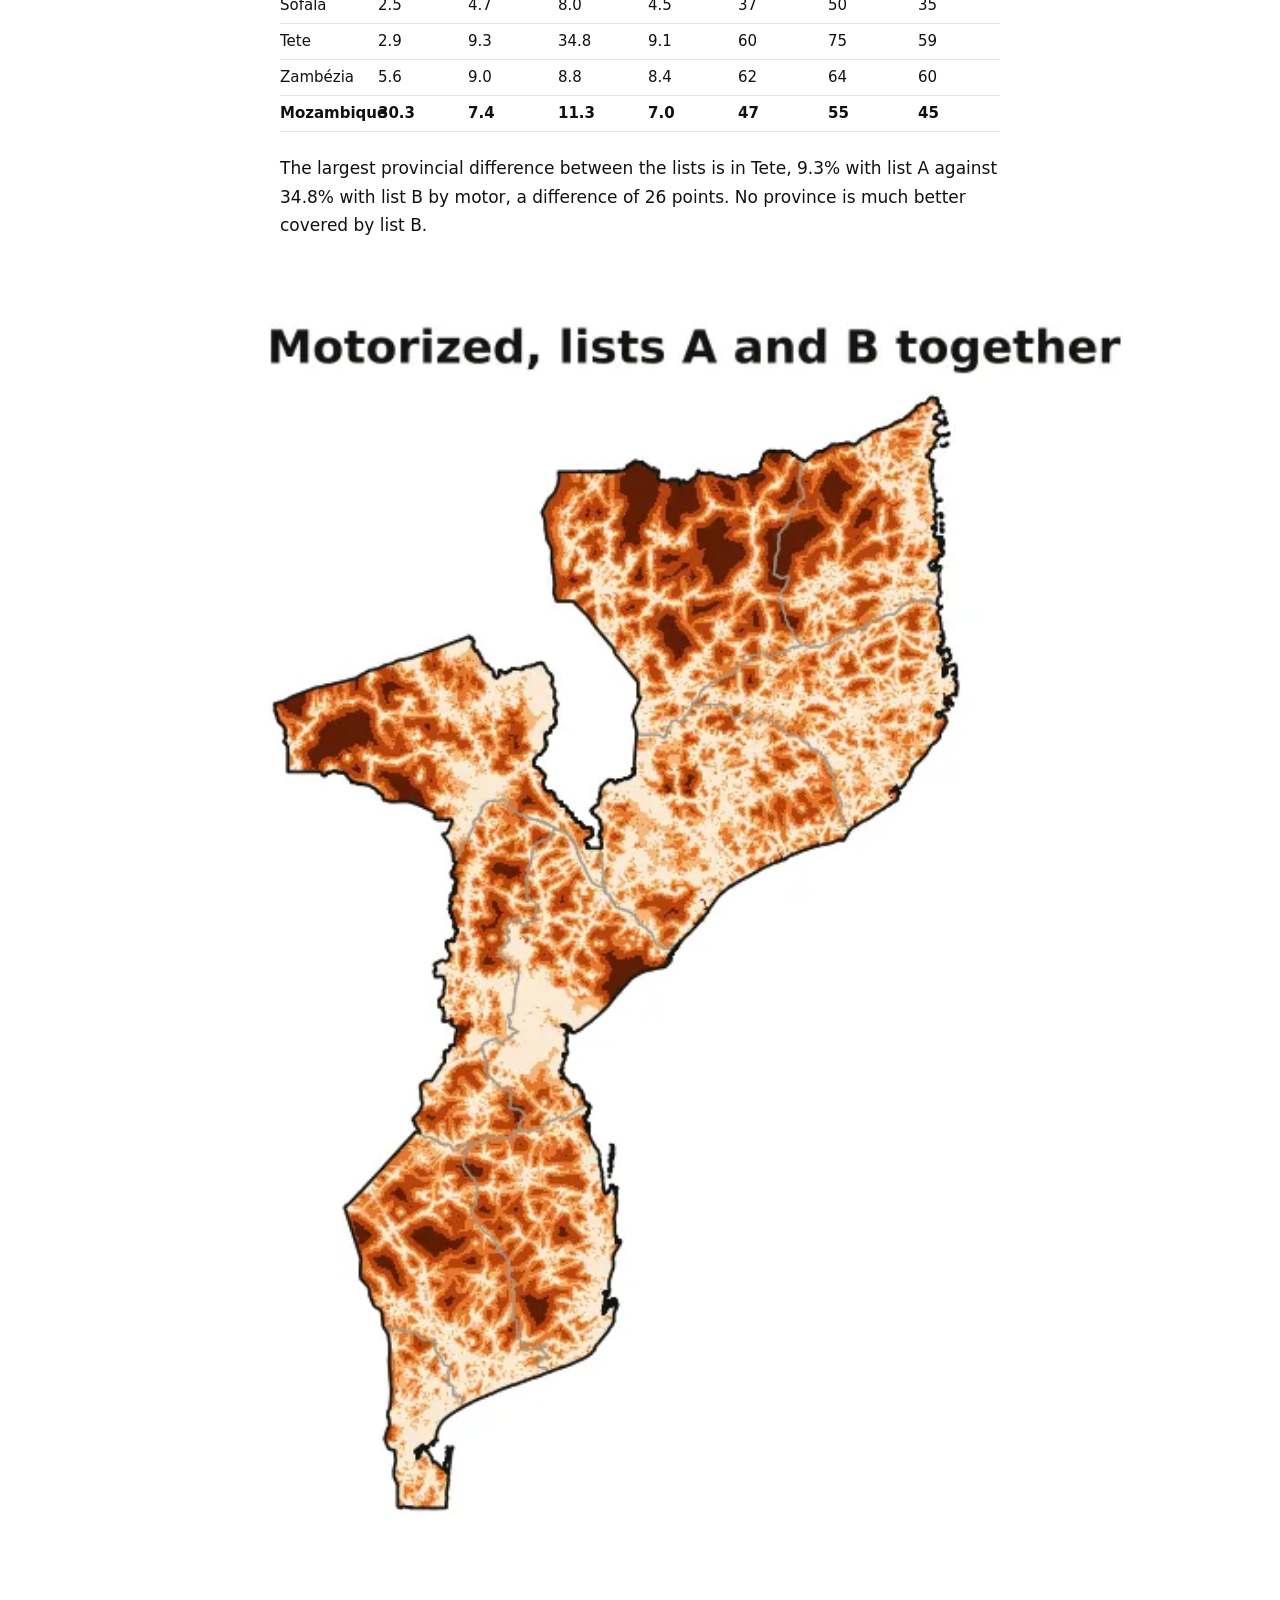
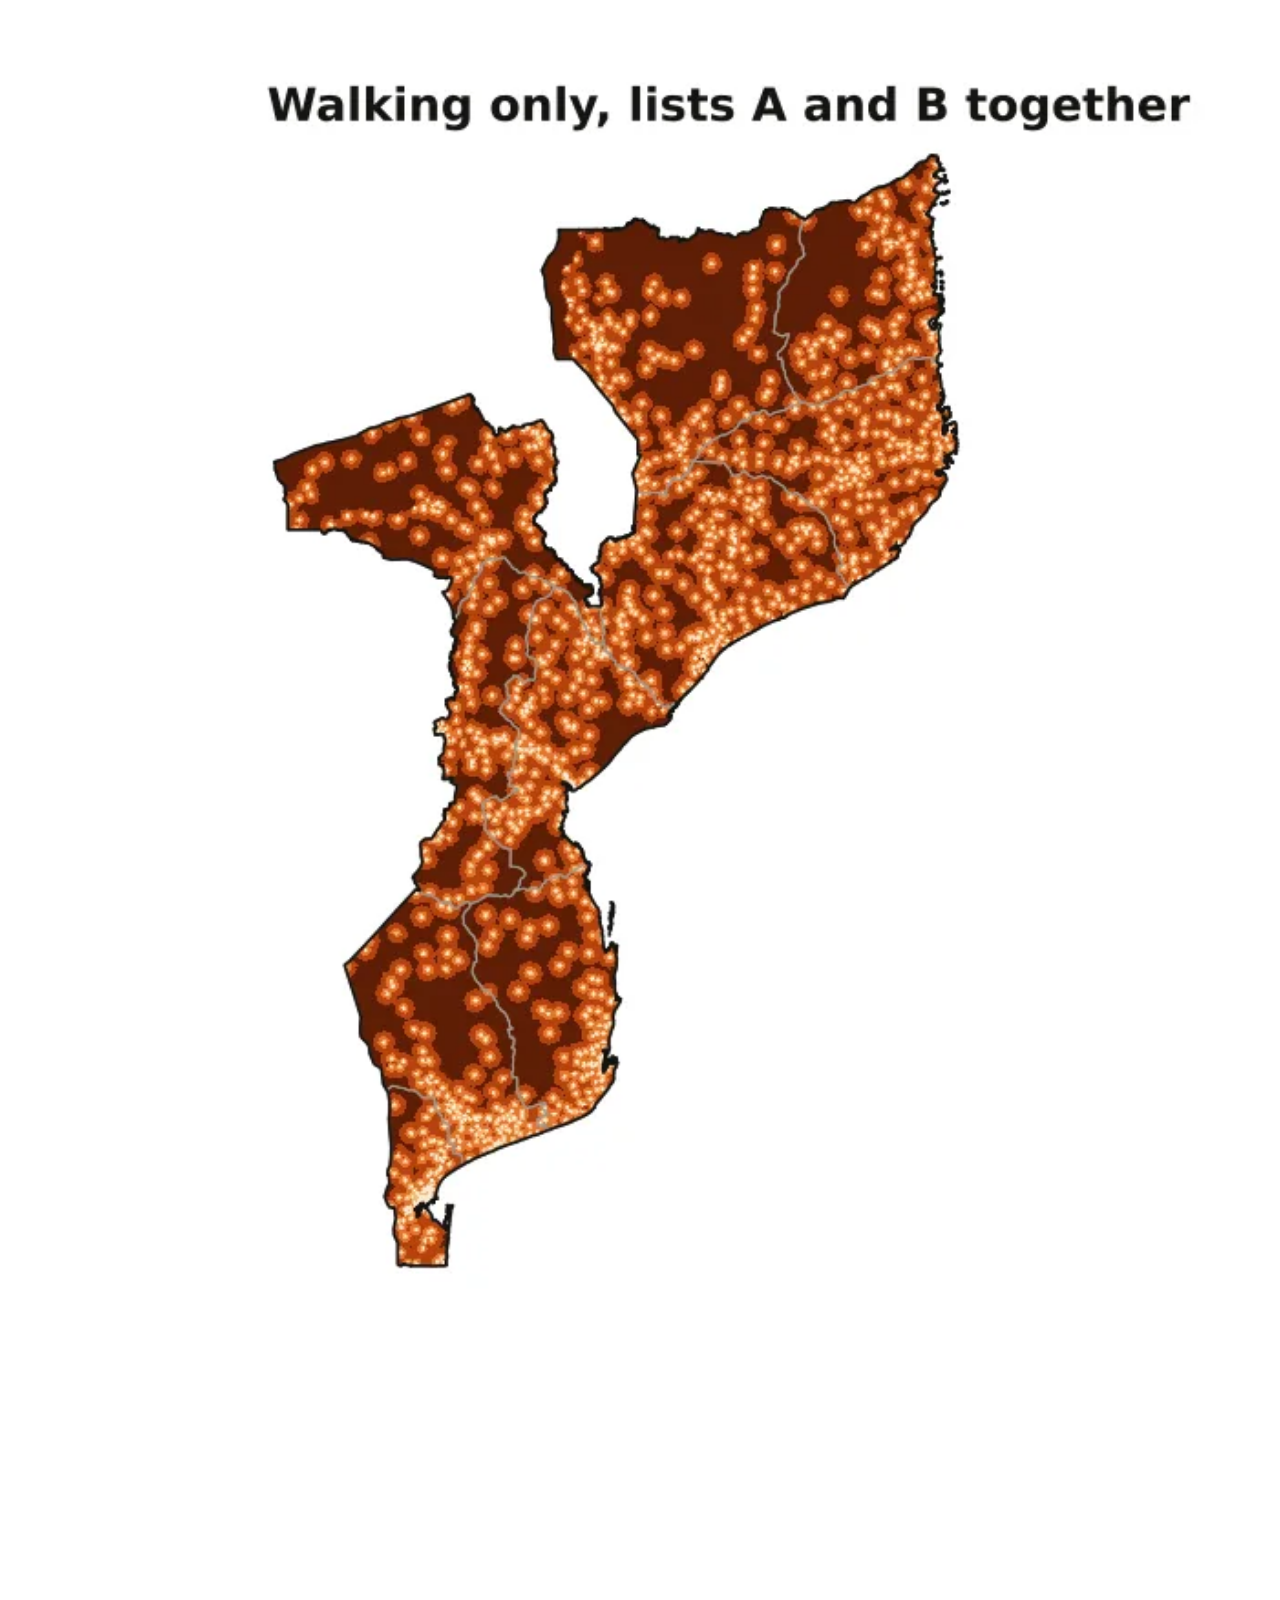
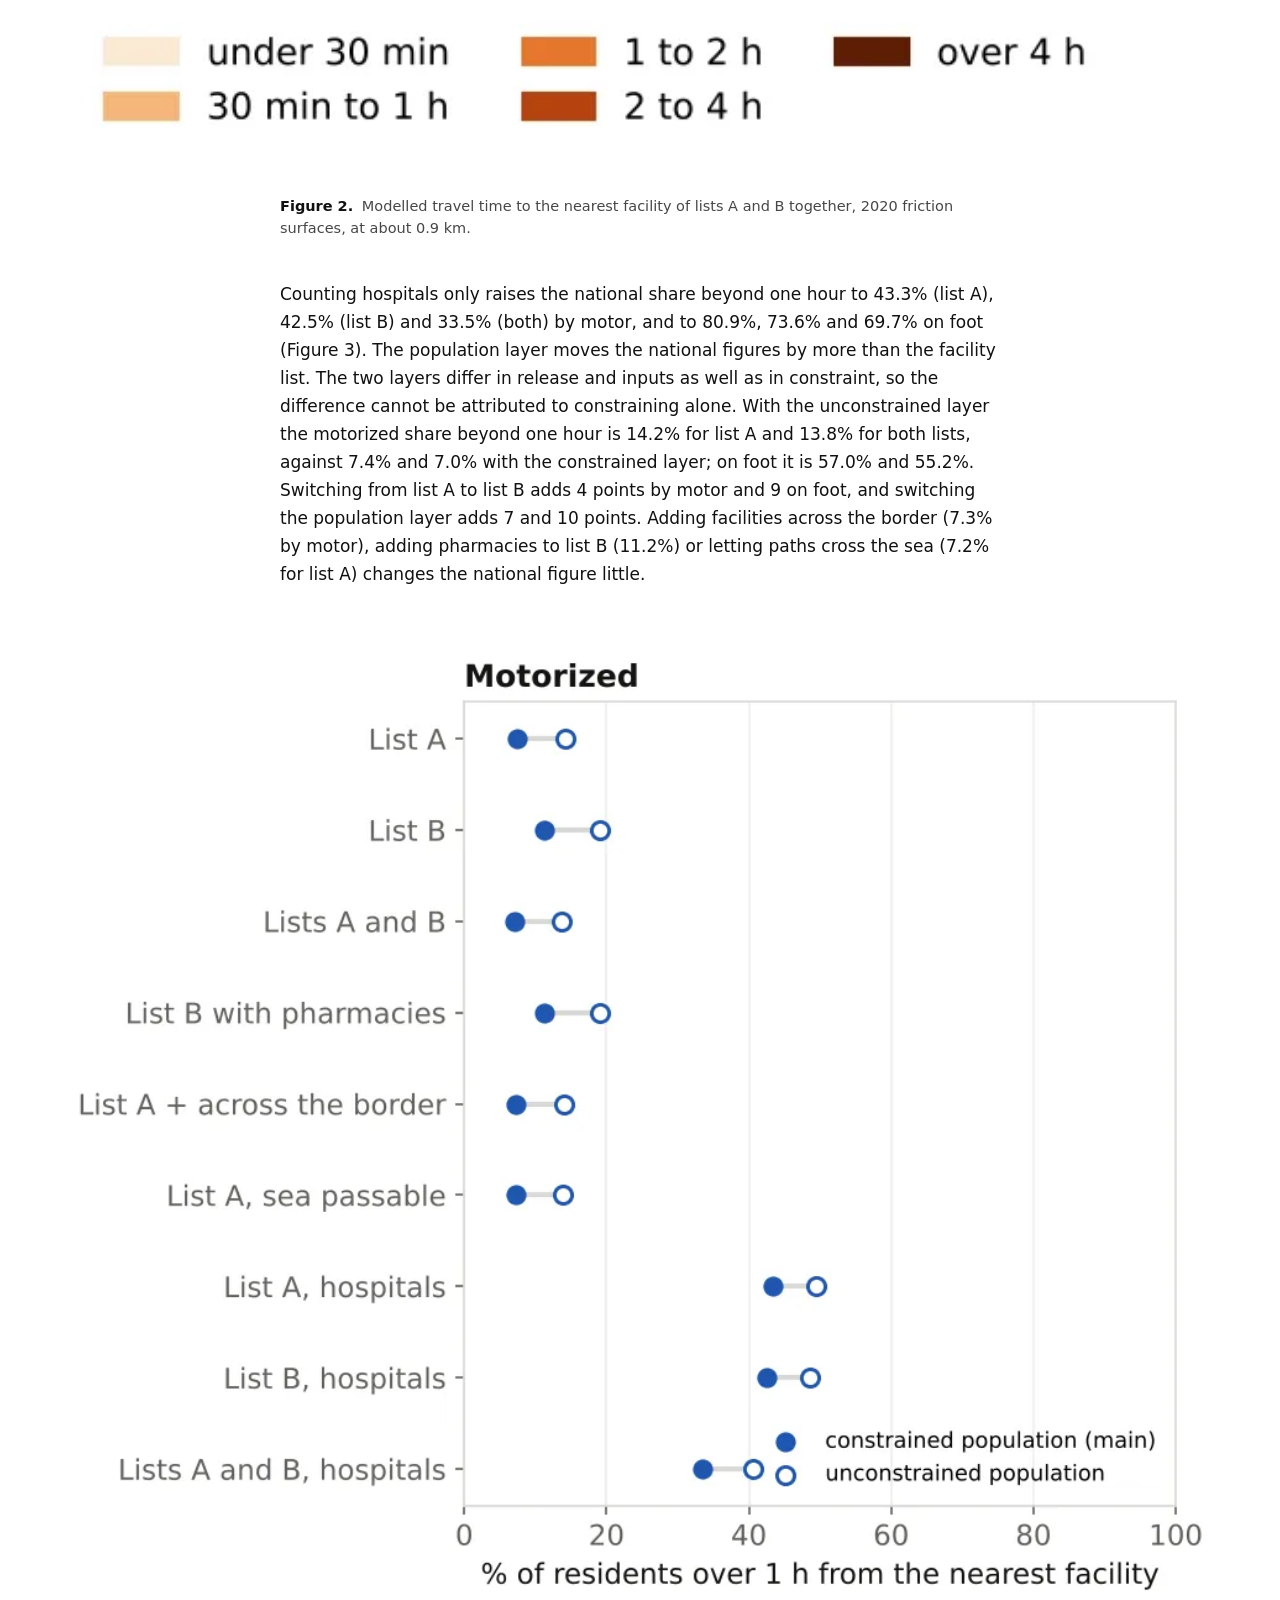
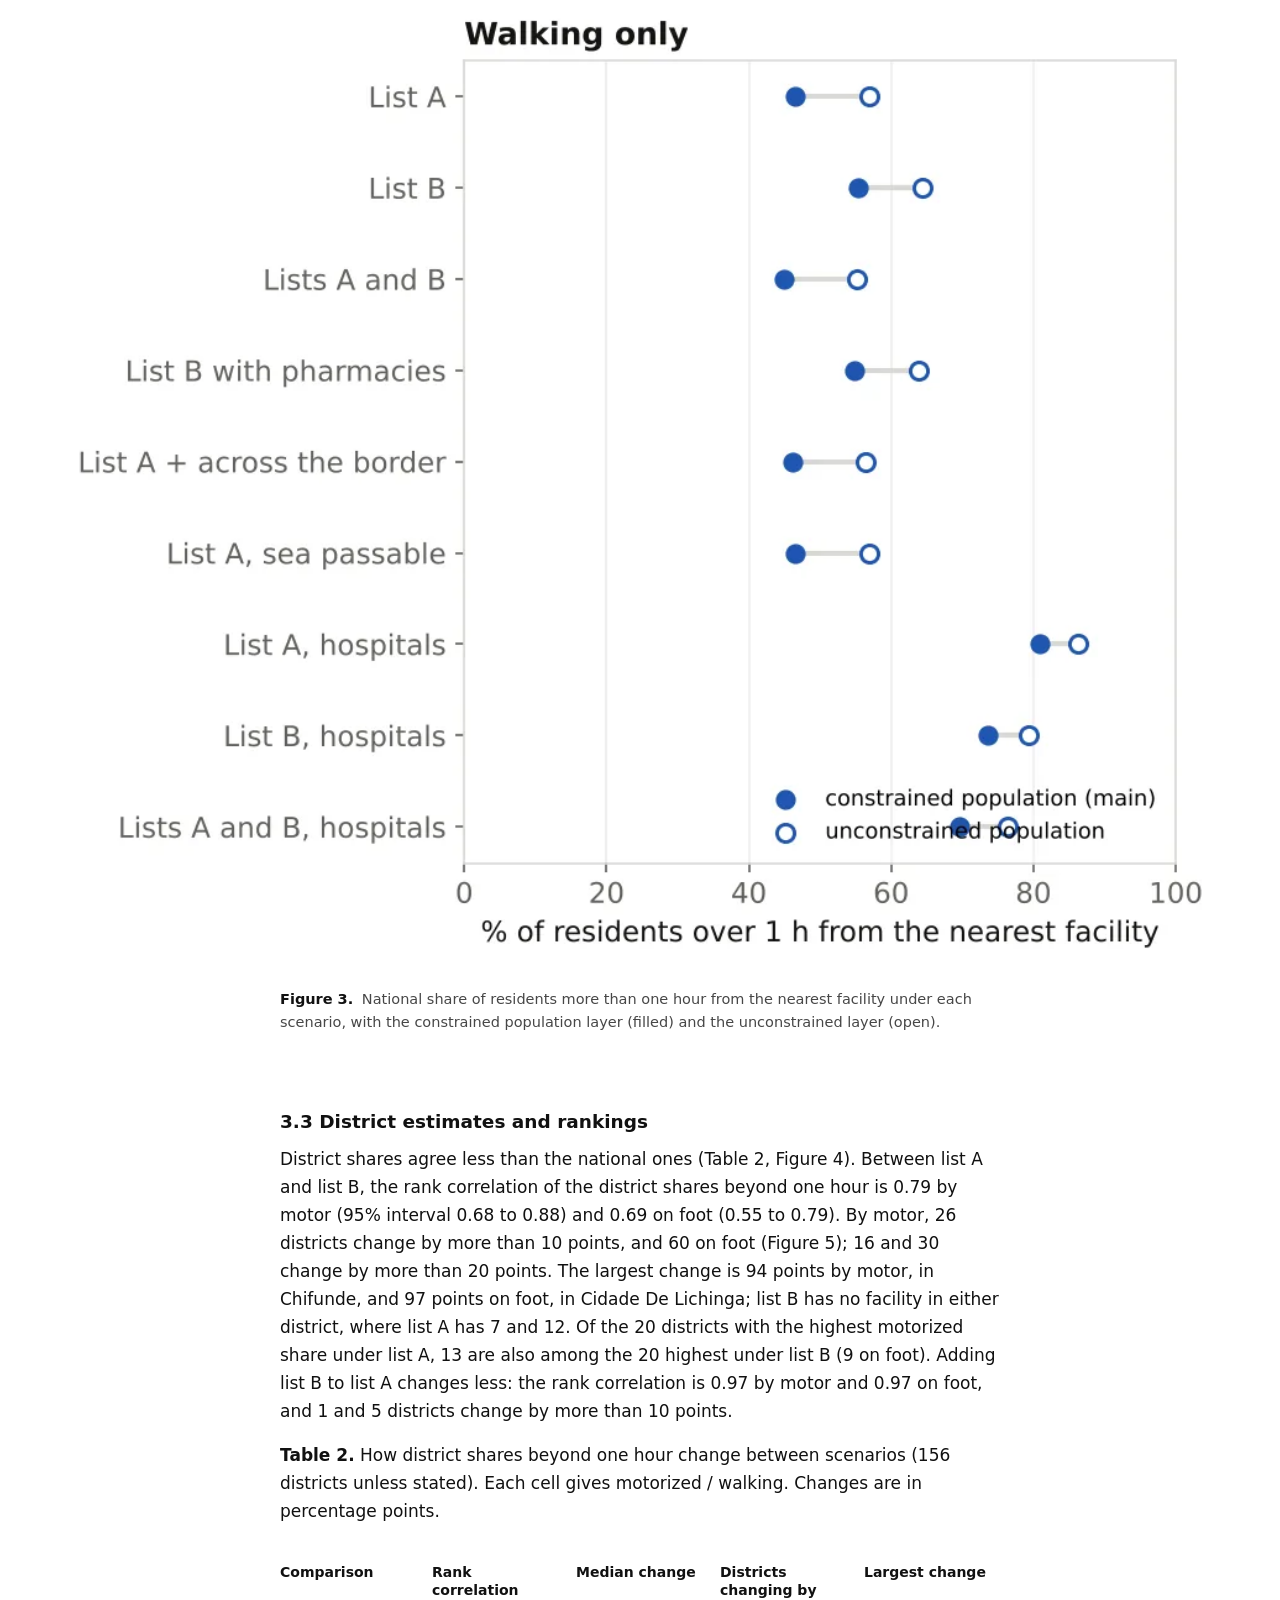
==== commit fcce9039: "Other studies: add projects 07 to 09" ====
--- a/docs/index.html
+++ b/docs/index.html
@@ -50,7 +50,7 @@
 .sn-back:hover{color:#141412}
 @media (max-width:620px){.sn-media{width:72px;height:72px}.sn-t span{display:none}.sn-pos{display:none}}
 @media (prefers-reduced-motion:reduce){.sn-media img,.sn-arrow{transition:none}}
-</style><nav class="sn-bar" aria-label="Portfolio"><div class="sn-in"><a class="sn-home" href="https://oloyededavid.github.io/geospatial-rs-portfolio/">← David Oloyede</a><span class="sn-pos">Study 05 of 06</span><span class="sn-pn"><a href="https://oloyededavid.github.io/Groundwater-Storage-Gravimetry/" title="Water storage in the Lake Chad basin from GRACE and GRACE-FO, 2002–2026">Previous</a><a href="https://oloyededavid.github.io/Coastal-Hydrogeology-Modeling/" title="Urban sealing and the shallow water table of the Lekki–Epe barrier, Lagos, 1986–2024">Next study →</a></span></div></nav><!-- study-bar:end -->
+</style><nav class="sn-bar" aria-label="Portfolio"><div class="sn-in"><a class="sn-home" href="https://oloyededavid.github.io/geospatial-rs-portfolio/">← David Oloyede</a><span class="sn-pos">Study 08 of 09</span><span class="sn-pn"><a href="https://oloyededavid.github.io/Mau-Forest-Land-Cover/" title="Mapping land cover in the Mau Forest Complex, Kenya, with Sentinel-2, 2025">Previous</a><a href="https://oloyededavid.github.io/Open-Geodata-Catalogue/" title="Serving open research outputs as a STAC catalogue and through OGC API Features">Next study →</a></span></div></nav><!-- study-bar:end -->
 <nav class="skipnav" aria-label="Skip link"><a class="skip" href="#abstract">Skip to the abstract</a></nav>
 <noscript><p style="max-width:720px;margin:12px auto;padding:10px 14px;border:1px solid #d9d9d5;border-radius:6px;background:#fff;color:#141412;font:400 14px/1.5 system-ui,sans-serif">Turn on JavaScript to see the maps, charts and the numbers that are read from the data files. The text is readable without it.</p></noscript>
 <header class="site-header">
@@ -847,12 +847,12 @@
         <p class="sig"><span>David Oloyede</span><span><a href="https://github.com/oloyededavid">github.com/oloyededavid</a></span><span>Last updated November
 2026</span><span class="views" id="views" hidden></span></p>
         <p>Code MIT, derived data CC BY 4.0. Files derived from OpenStreetMap stay under the ODbL. Source data keep their own terms: Maina et al. (2019) facility list, OpenStreetMap contributors via the Humanitarian OpenStreetMap Team, WHO HeRAMS via the Humanitarian Data Exchange, Malaria Atlas Project, WorldPop and geoBoundaries.</p>
-        <!-- study-others:start --><p class="others">Other studies: <a href="https://oloyededavid.github.io/Observational-Hydrology-Extremes/">Nigeria floods, drought and design rainfall</a> · <a href="https://oloyededavid.github.io/Ogun-Catchment-Coast-Observatory/">Ogun surface water</a> · <a href="https://oloyededavid.github.io/Oueme-Ogun-Groundwater-Recharge/">Ouémé–Ogun recharge</a> · <a href="https://oloyededavid.github.io/Groundwater-Storage-Gravimetry/">Lake Chad water storage</a> · <a href="https://oloyededavid.github.io/Coastal-Hydrogeology-Modeling/">Lekki–Epe groundwater</a></p><!-- study-others:end -->
+        <!-- study-others:start --><p class="others">Other studies: <a href="https://oloyededavid.github.io/Observational-Hydrology-Extremes/">Nigeria floods, drought and design rainfall</a> · <a href="https://oloyededavid.github.io/Ogun-Catchment-Coast-Observatory/">Ogun surface water</a> · <a href="https://oloyededavid.github.io/Oueme-Ogun-Groundwater-Recharge/">Ouémé–Ogun recharge</a> · <a href="https://oloyededavid.github.io/Groundwater-Storage-Gravimetry/">Lake Chad water storage</a> · <a href="https://oloyededavid.github.io/Lagos-Urban-Heat-Analytics/">Lagos urban heat</a> · <a href="https://oloyededavid.github.io/Coastal-Hydrogeology-Modeling/">Lekki–Epe groundwater</a> · <a href="https://oloyededavid.github.io/Mau-Forest-Land-Cover/">Mau Forest land cover</a> · <a href="https://oloyededavid.github.io/Open-Geodata-Catalogue/">Open geodata catalogue</a></p><!-- study-others:end -->
     </div>
 </footer>
 <script src="vendor/leaflet-1.9.4/leaflet.js"></script>
 <script src="assets/explore.js"></script>
 <script src="assets/study.js"></script>
-<!-- study-nav:start --><section class="sn-next" aria-label="Next study"><div class="sn-in"><p class="sn-k">Next study</p><a class="sn-card" href="https://oloyededavid.github.io/Coastal-Hydrogeology-Modeling/"><span class="sn-media"><img src="assets/next-study.webp" width="720" height="540" loading="lazy" decoding="async" alt=""></span><span class="sn-t"><b>Urban sealing and the shallow water table of the Lekki–Epe barrier, Lagos</b><span>How much of the barrier has been sealed since the 1980s, and what that could do to the water table beneath it.</span></span><span class="sn-arrow" aria-hidden="true">→</span></a><a class="sn-back" href="https://oloyededavid.github.io/geospatial-rs-portfolio/#studies"><span aria-hidden="true">←</span> Back to all studies</a></div></section><!-- study-nav:end -->
+<!-- study-nav:start --><section class="sn-next" aria-label="Next study"><div class="sn-in"><p class="sn-k">Next study</p><a class="sn-card" href="https://oloyededavid.github.io/Open-Geodata-Catalogue/"><span class="sn-media"><img src="assets/next-study.webp" width="720" height="540" loading="lazy" decoding="async" alt=""></span><span class="sn-t"><b>Serving open research outputs as a STAC catalogue and through OGC API Features</b><span>The spatial layers behind the studies in one catalogue, with checksums and an API you can run locally.</span></span><span class="sn-arrow" aria-hidden="true">→</span></a><a class="sn-back" href="https://oloyededavid.github.io/geospatial-rs-portfolio/#studies"><span aria-hidden="true">←</span> Back to all studies</a></div></section><!-- study-nav:end -->
 </body>
 </html>
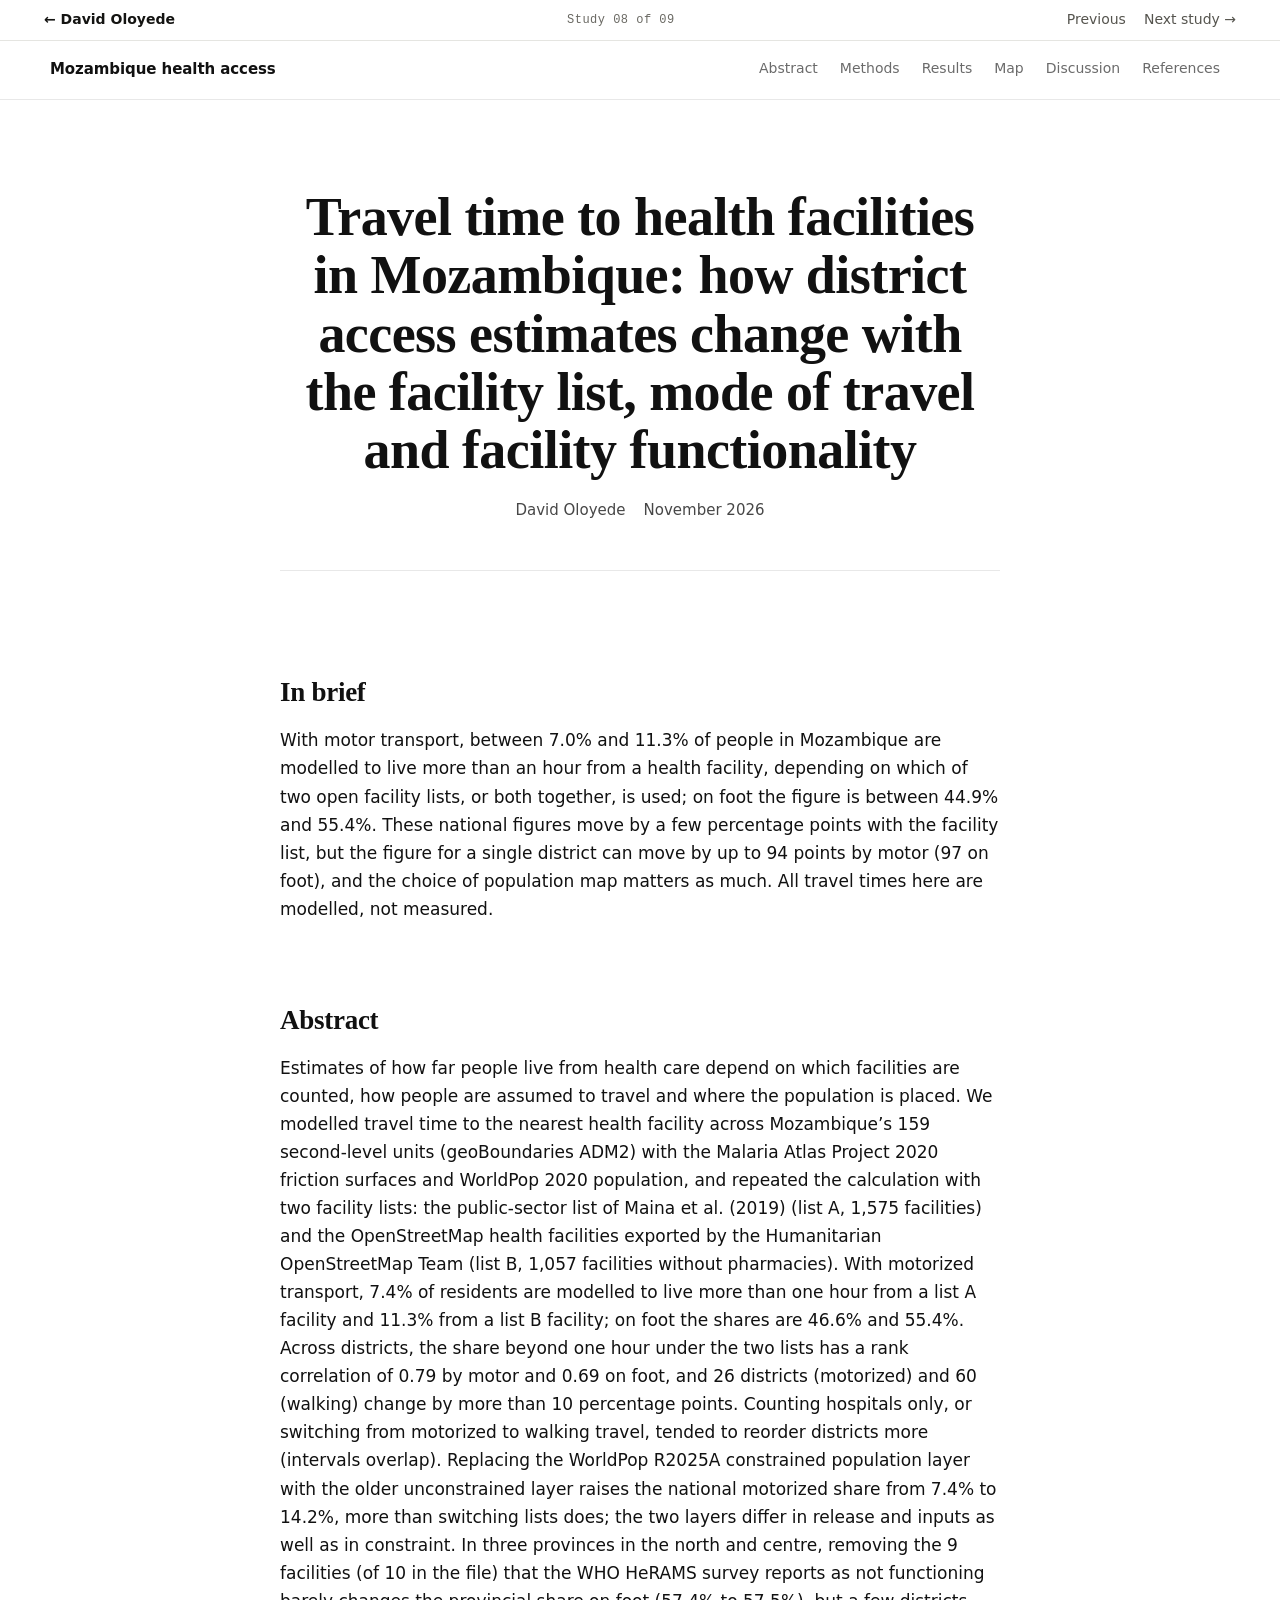
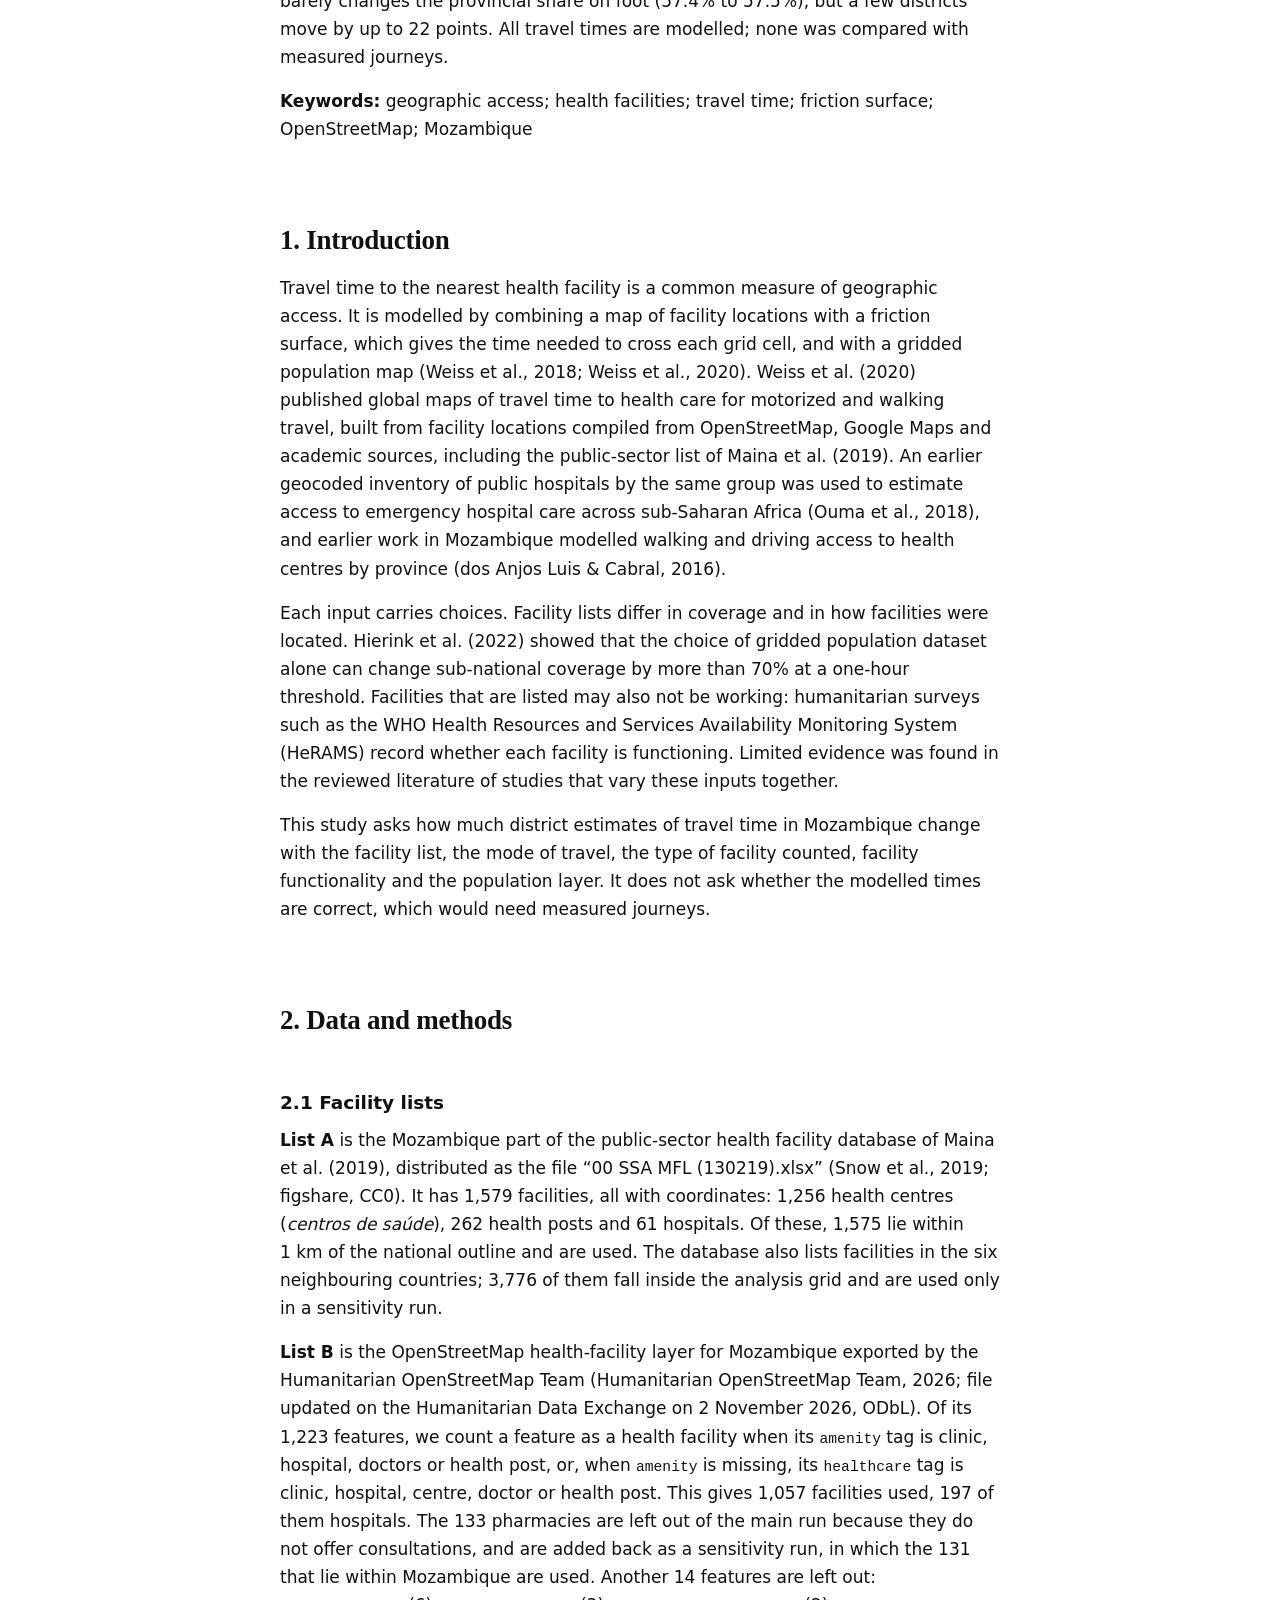
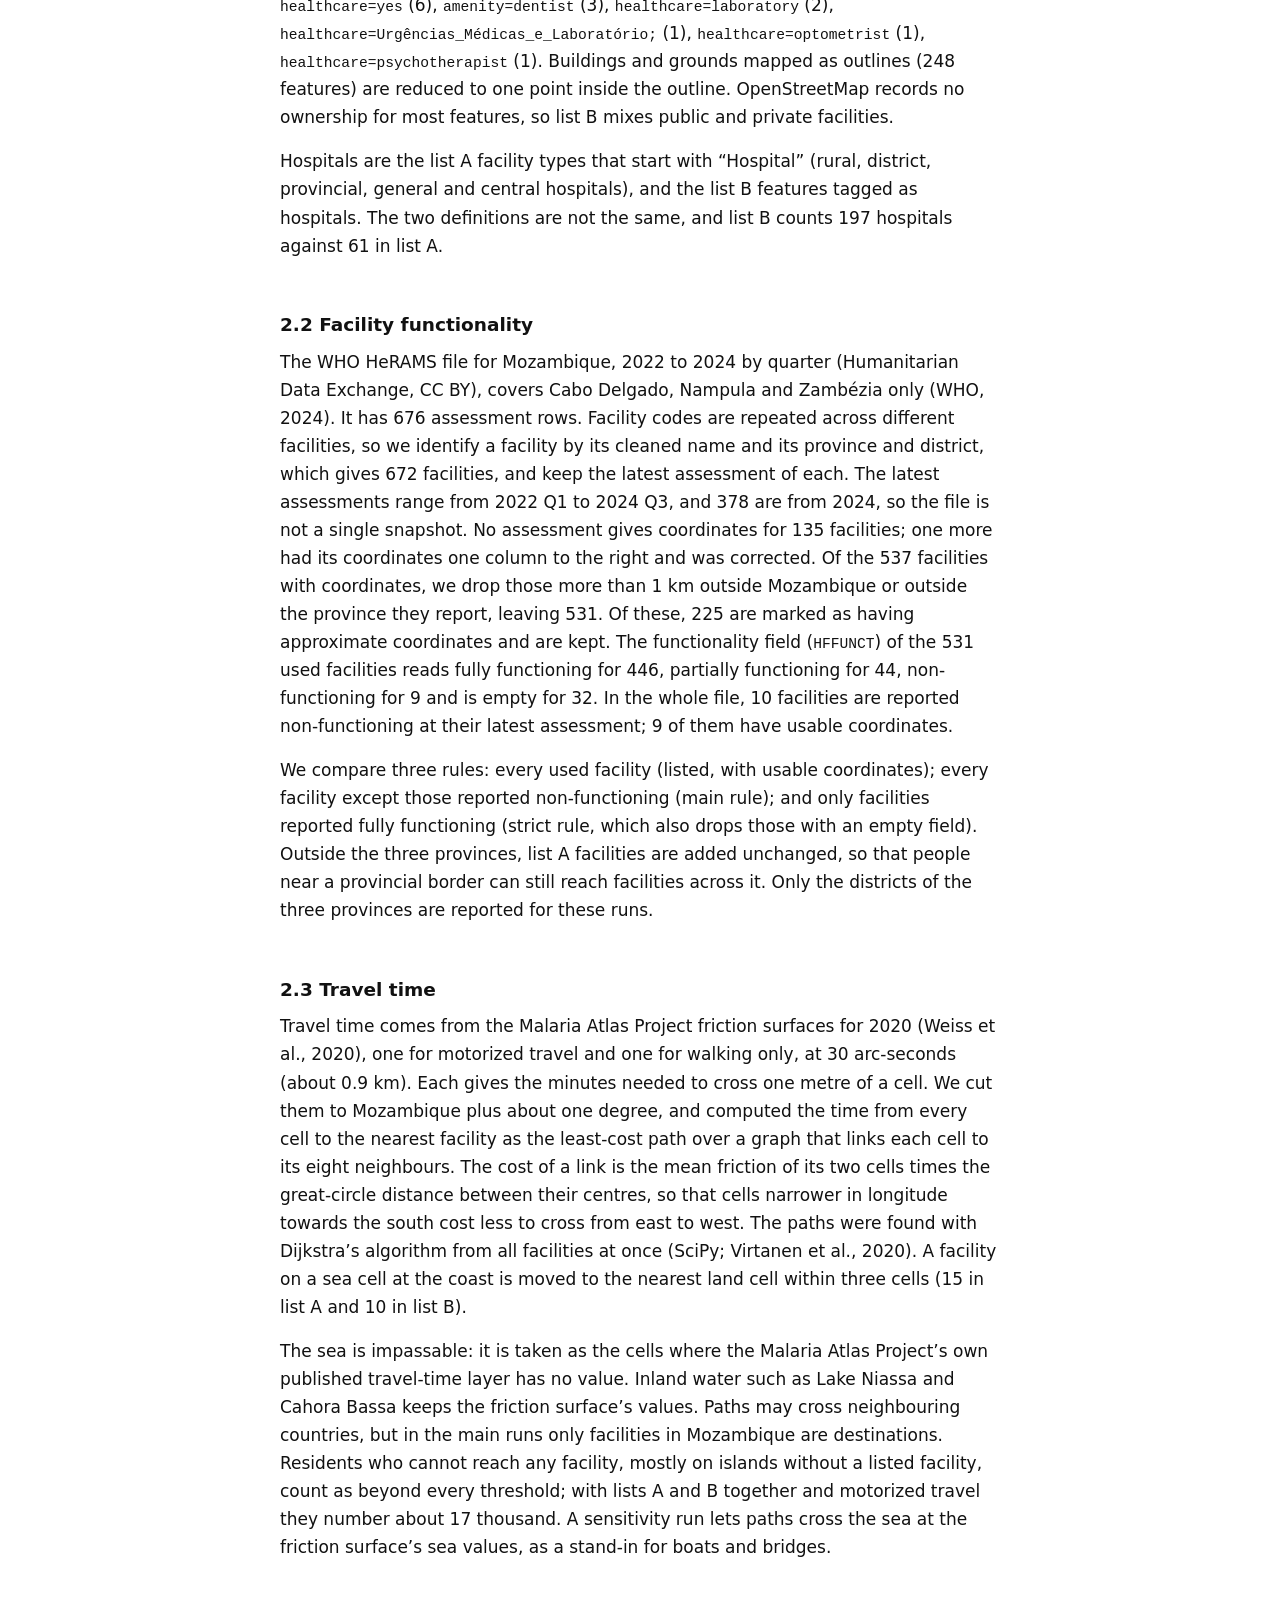
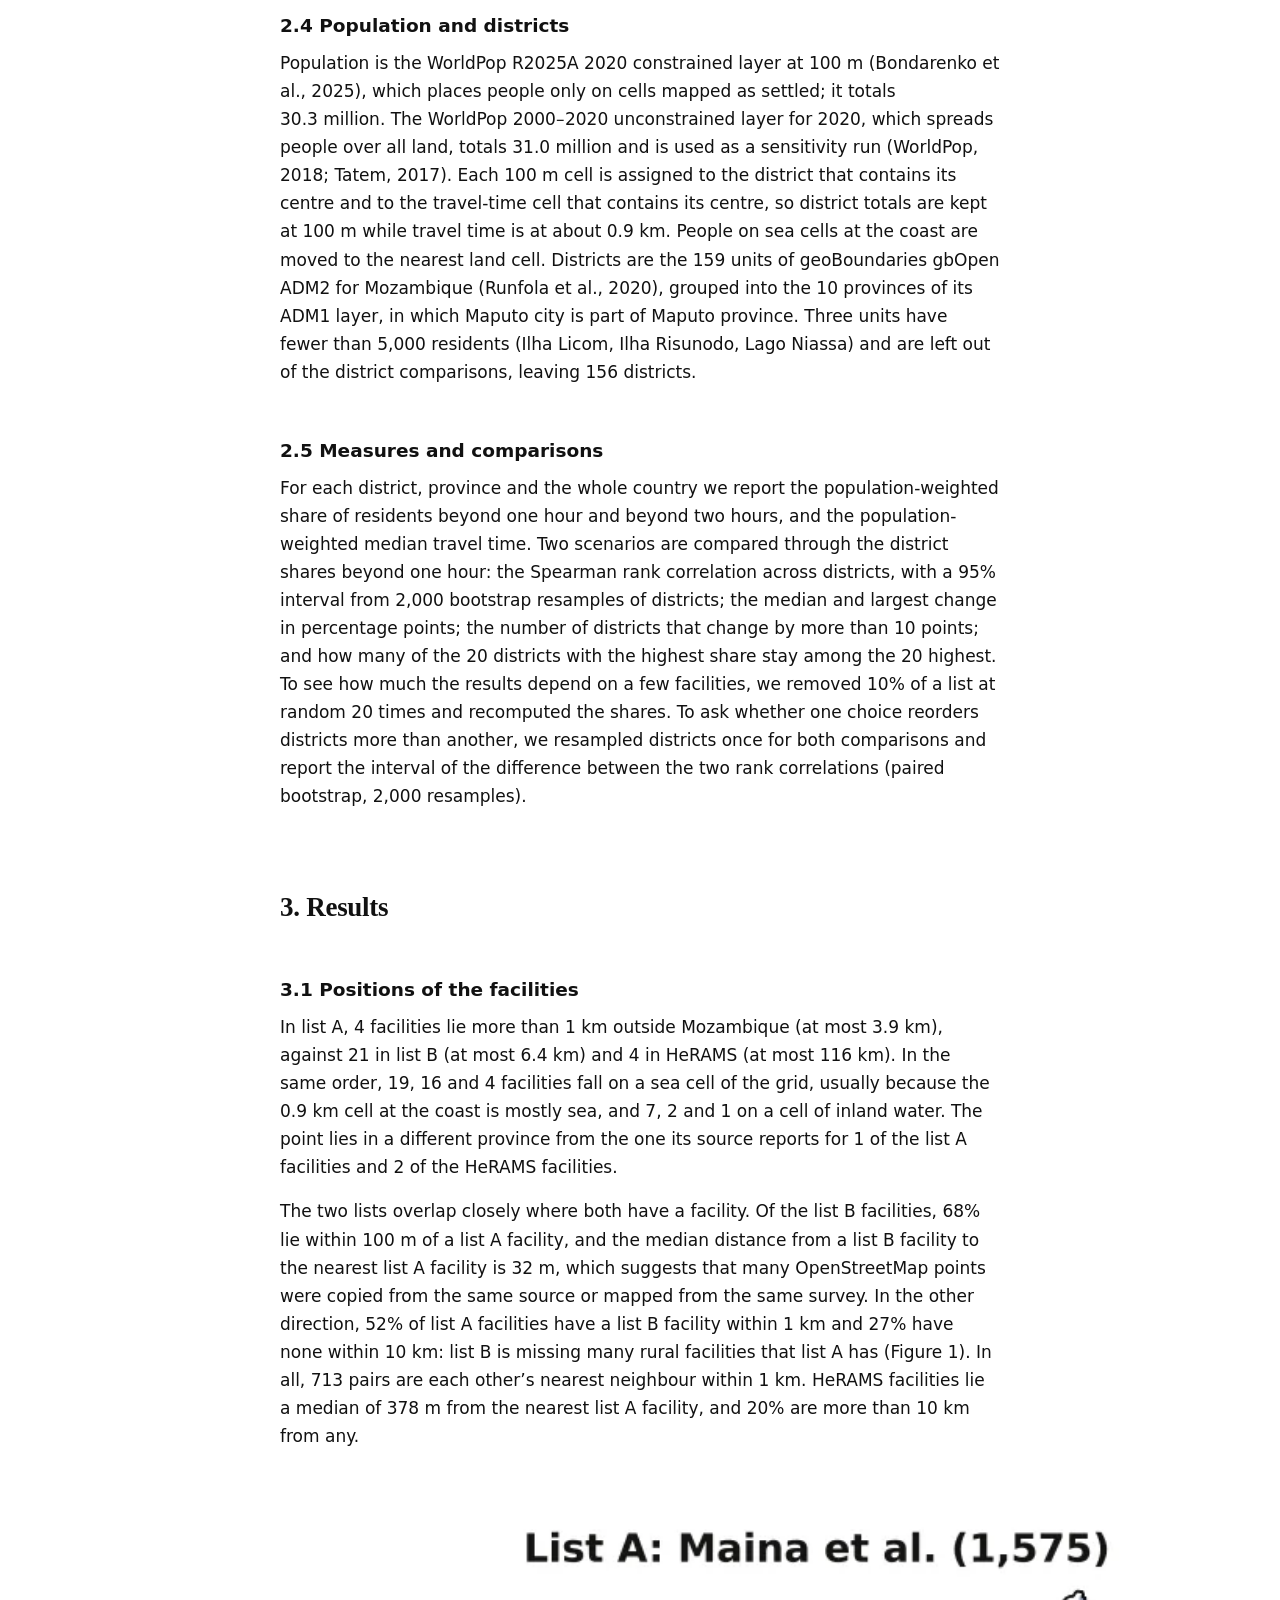
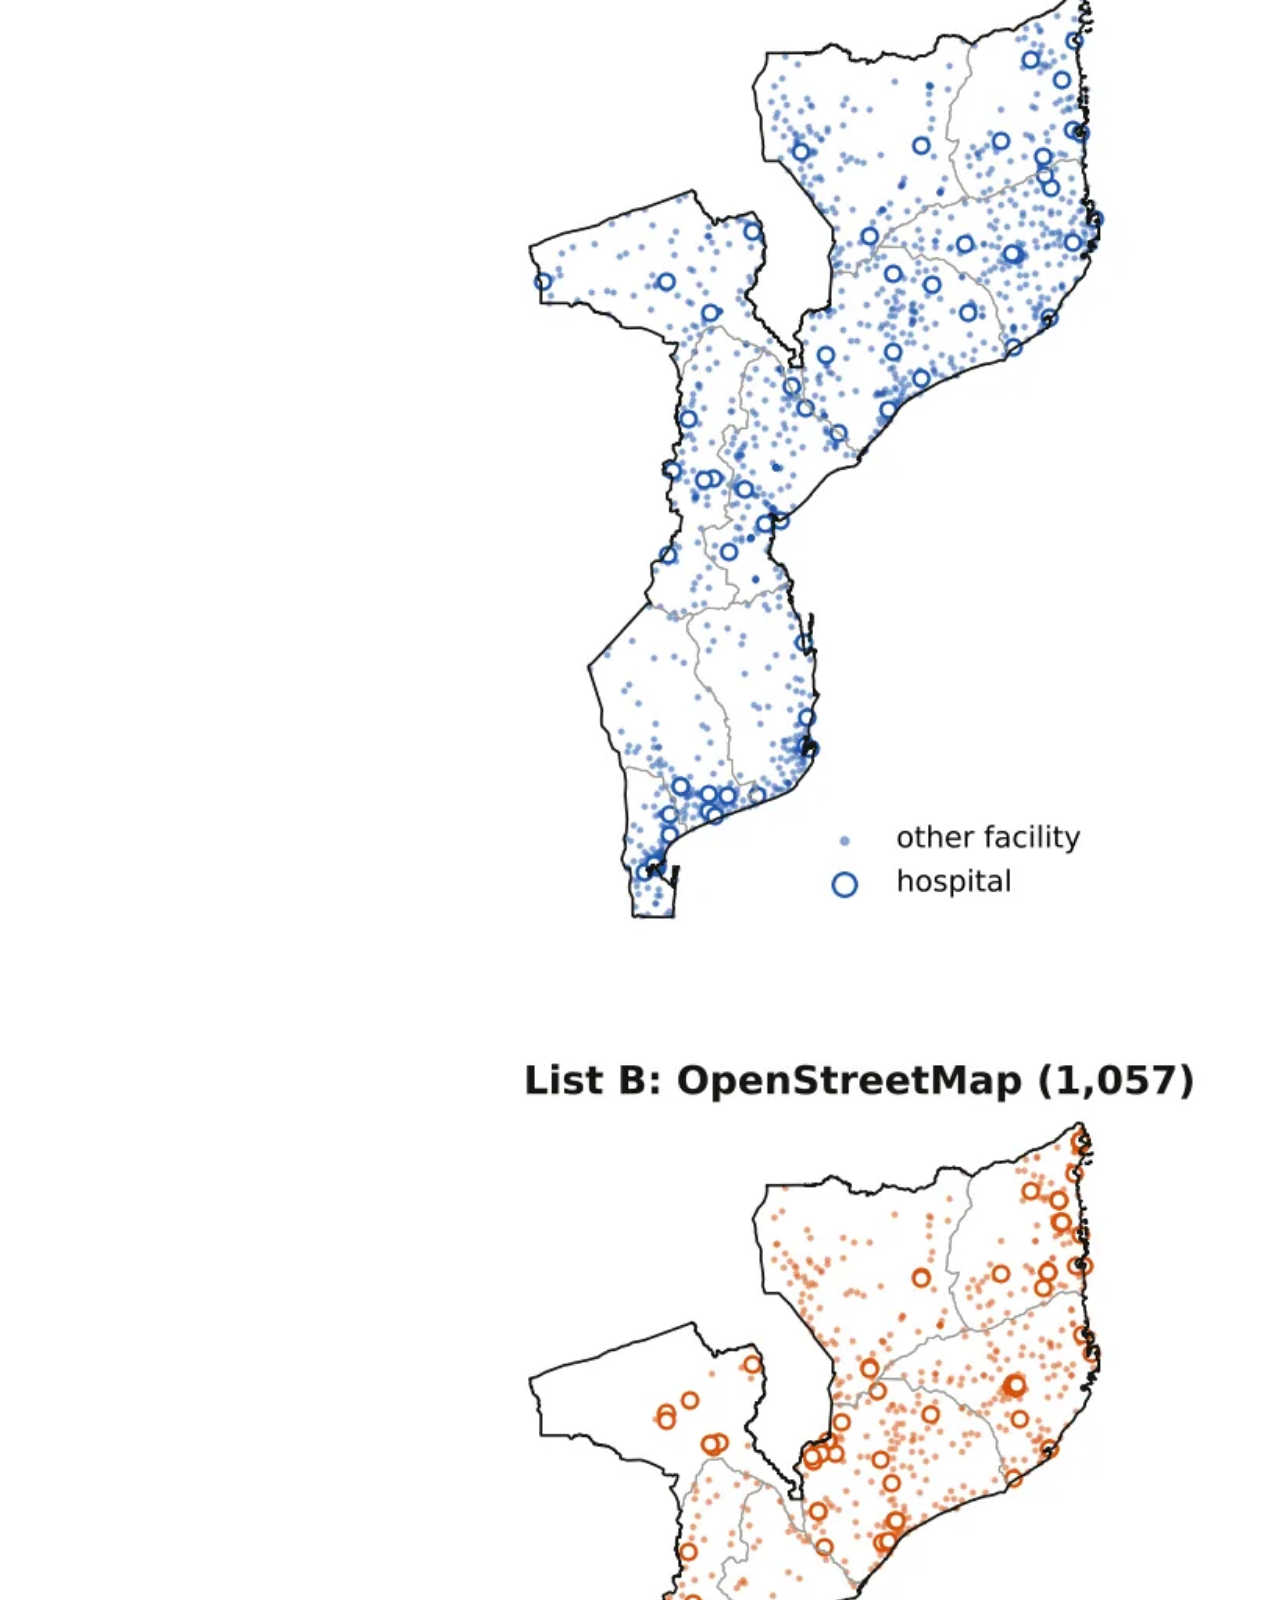
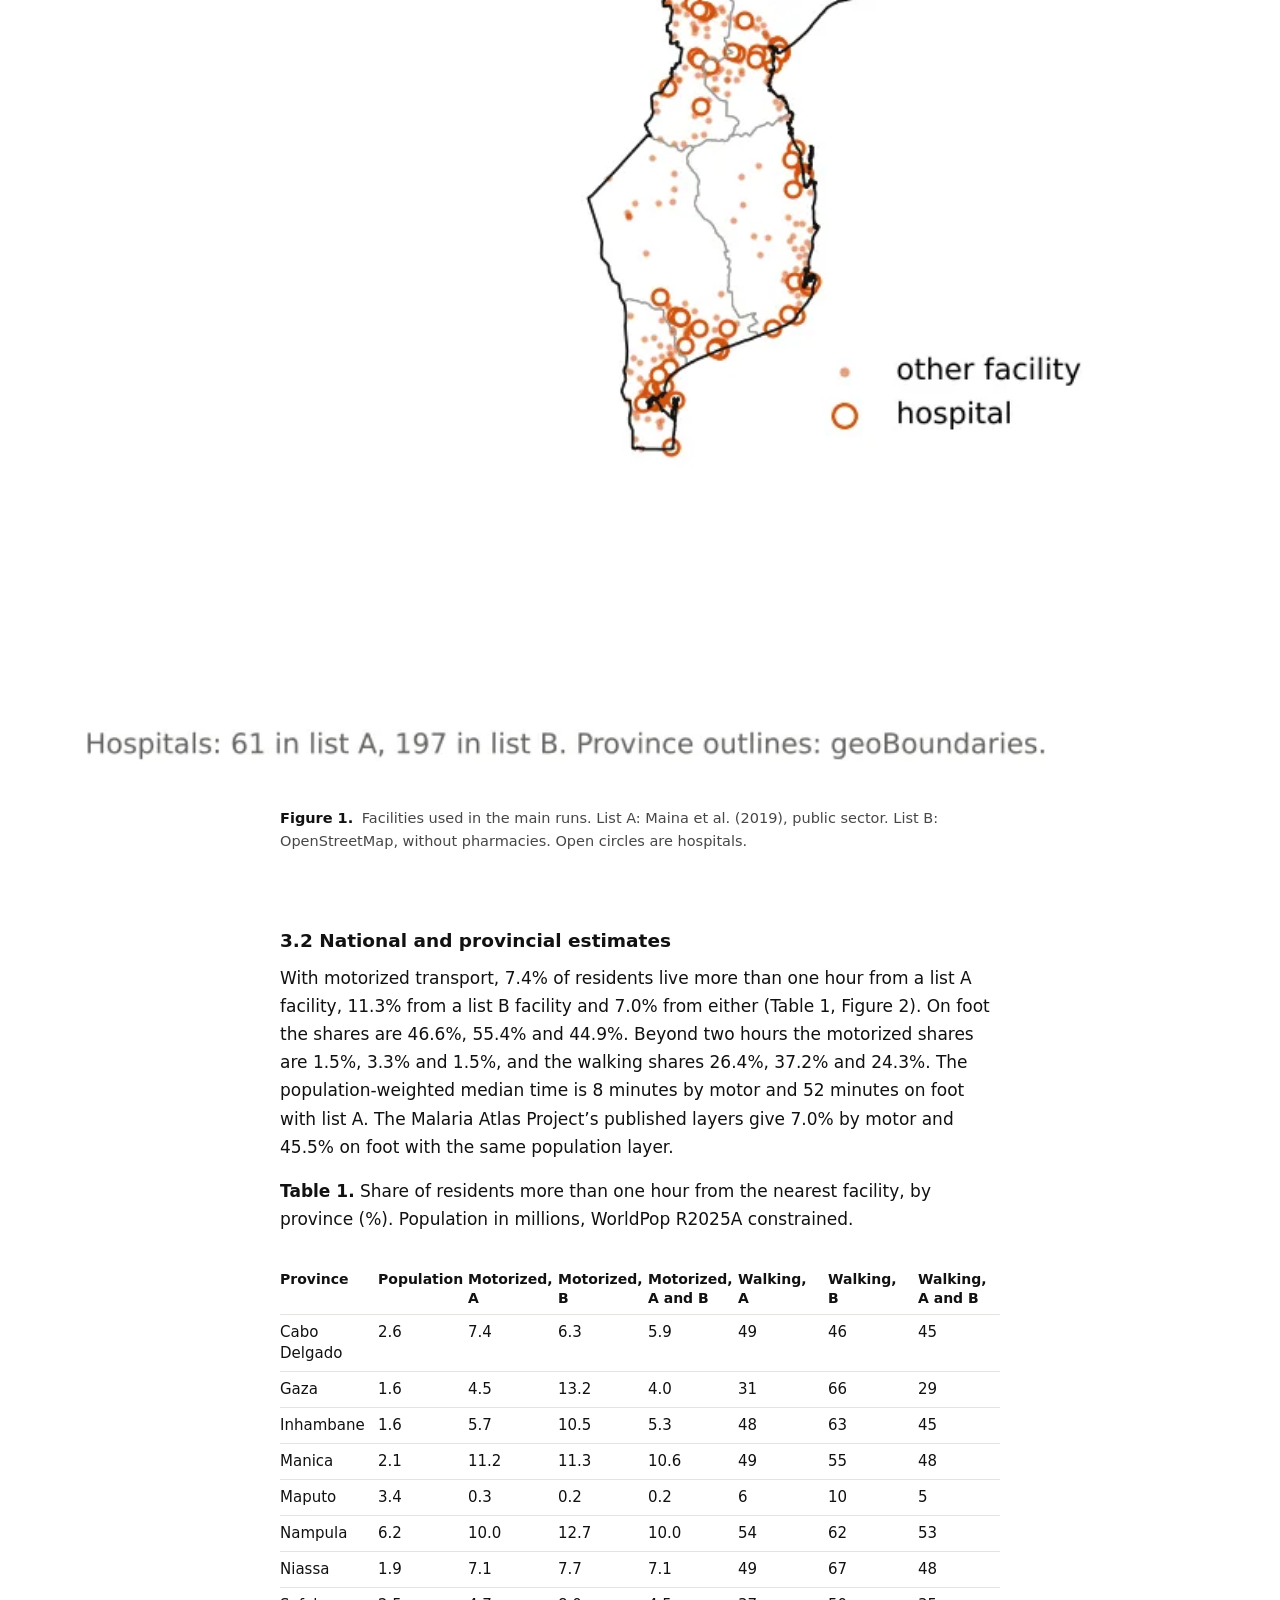
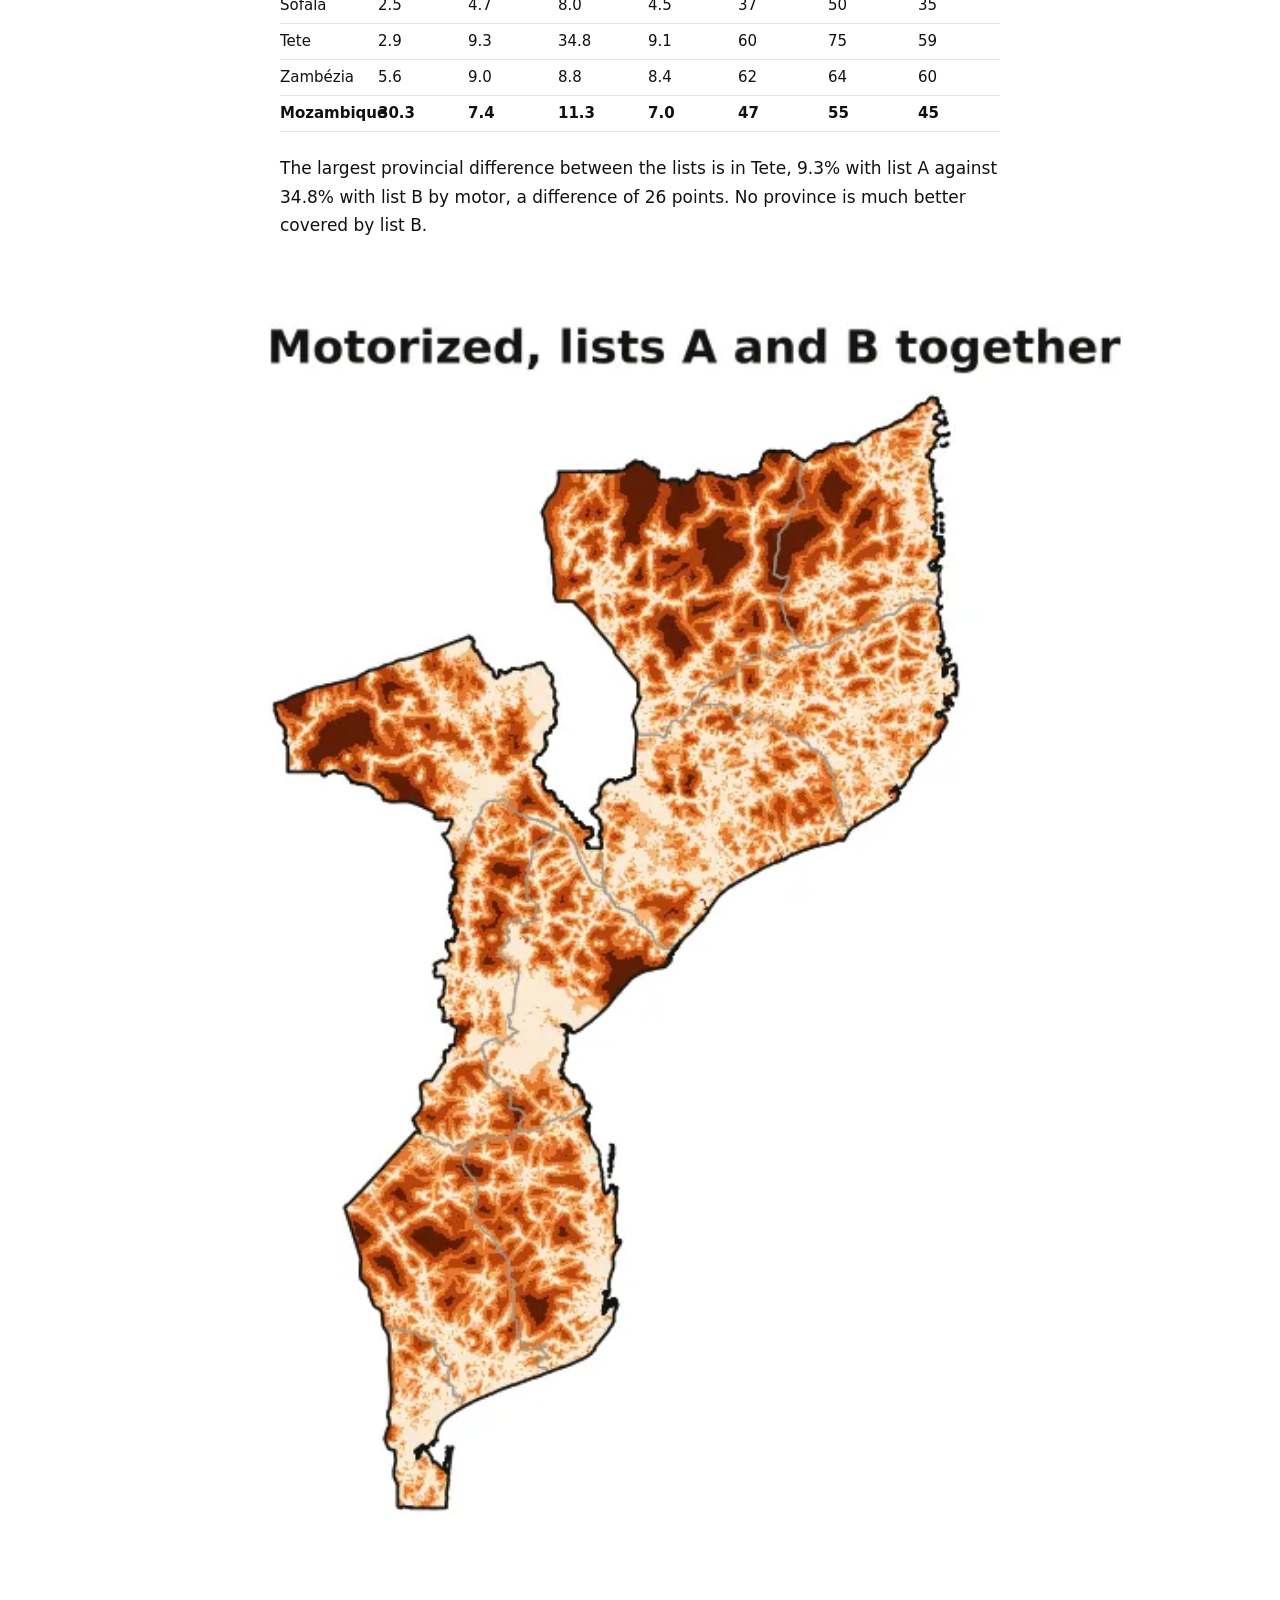
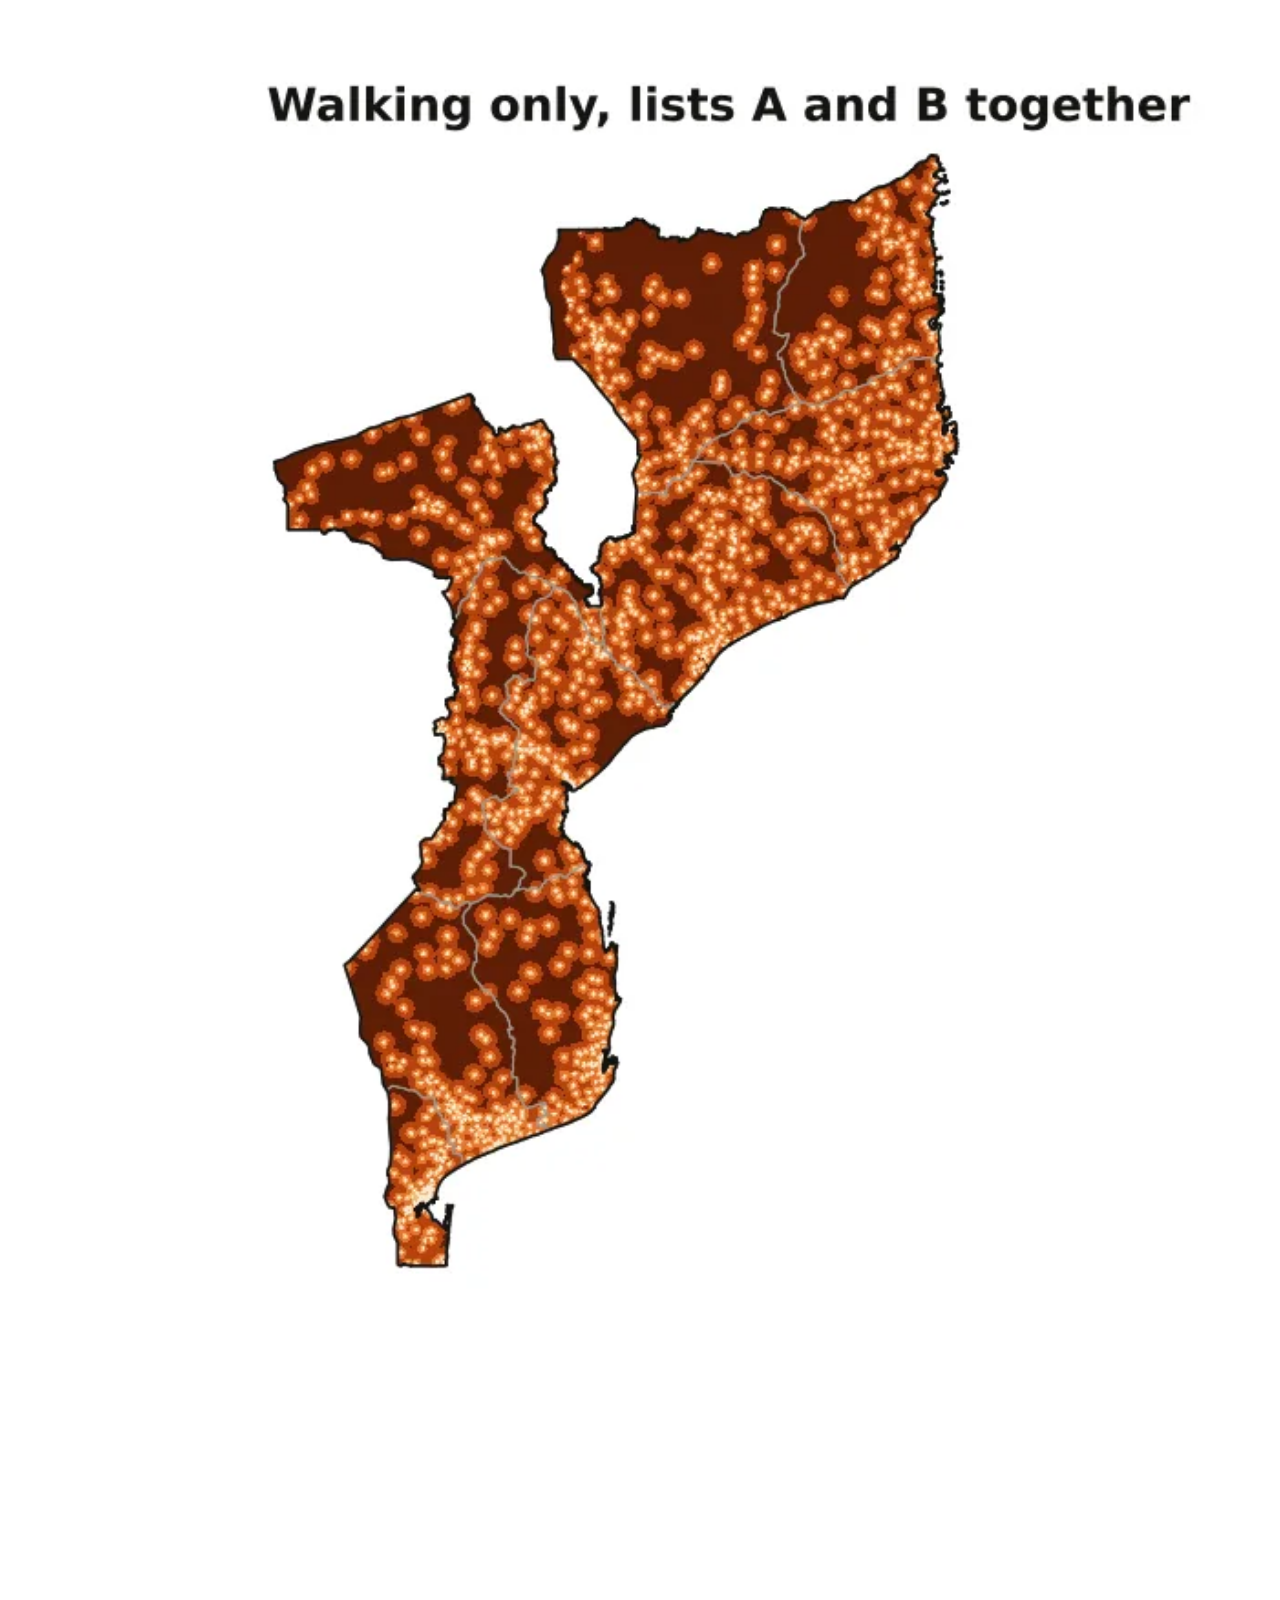
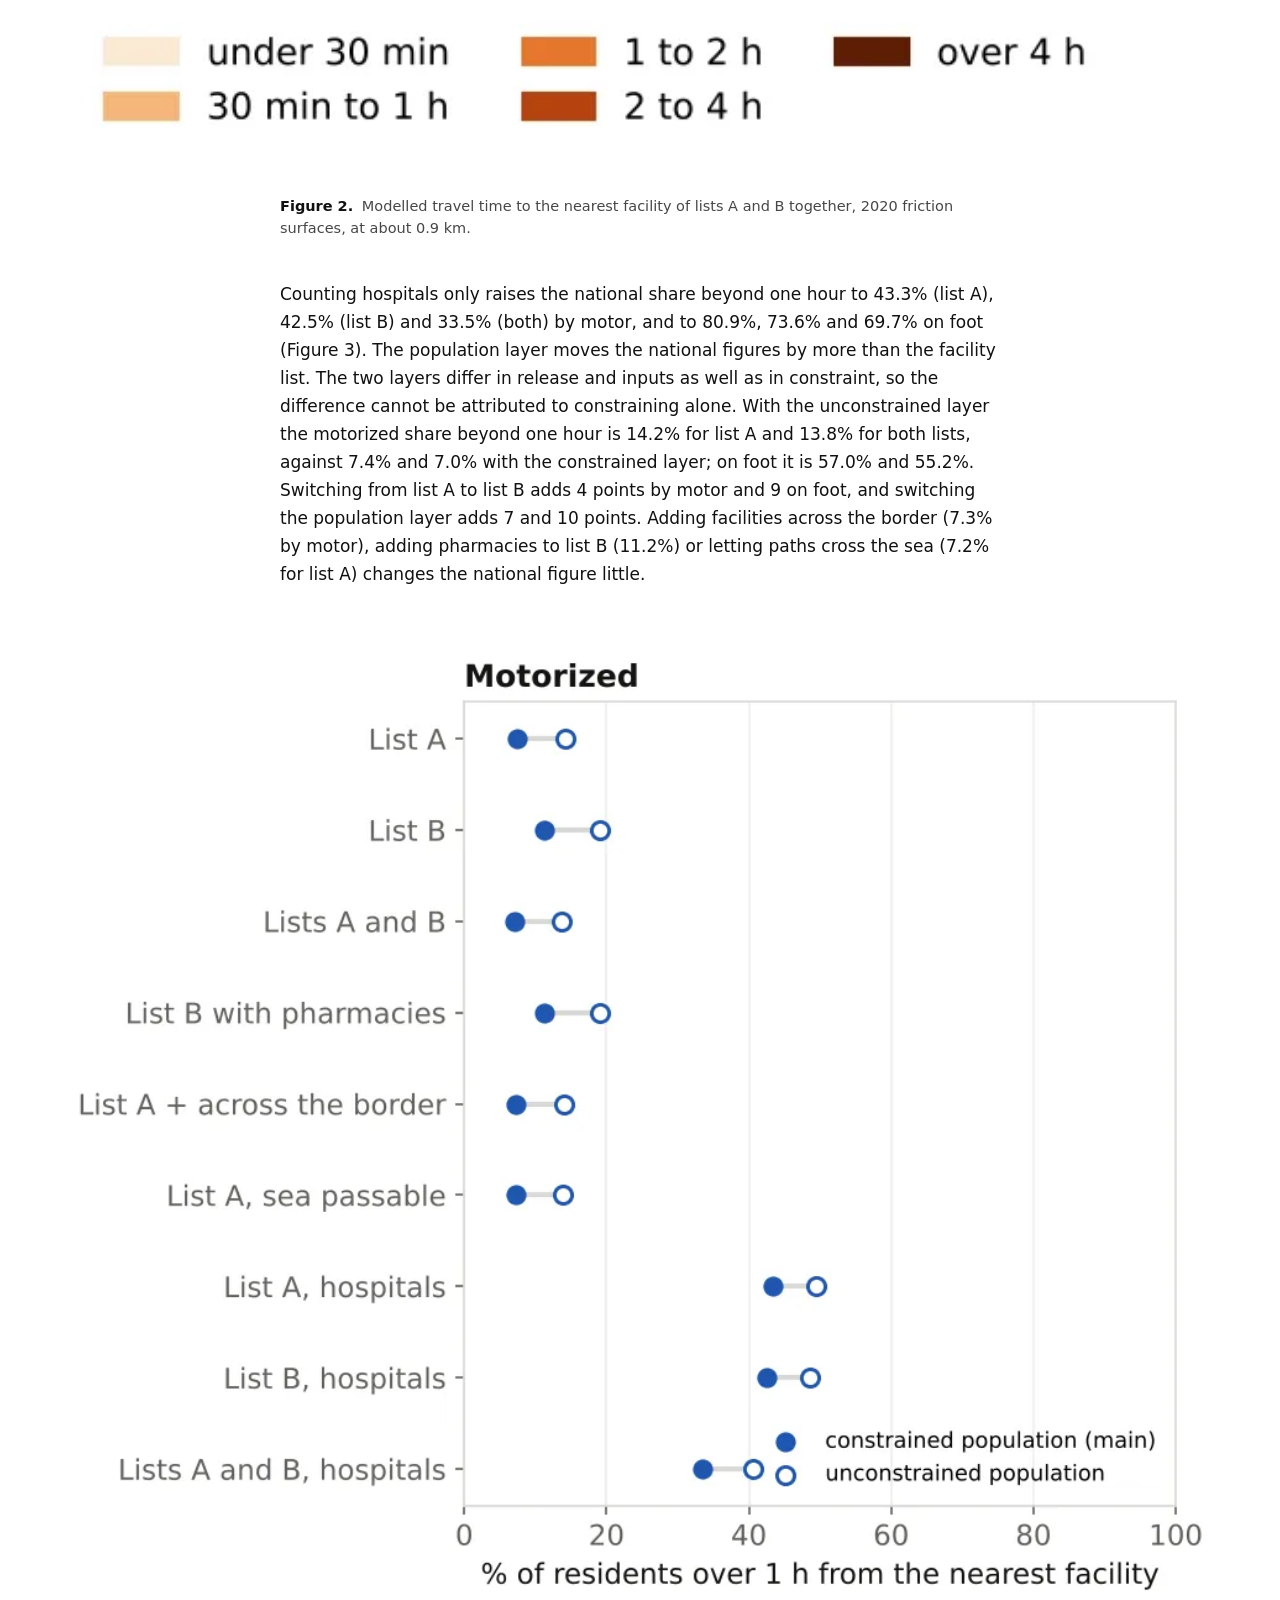
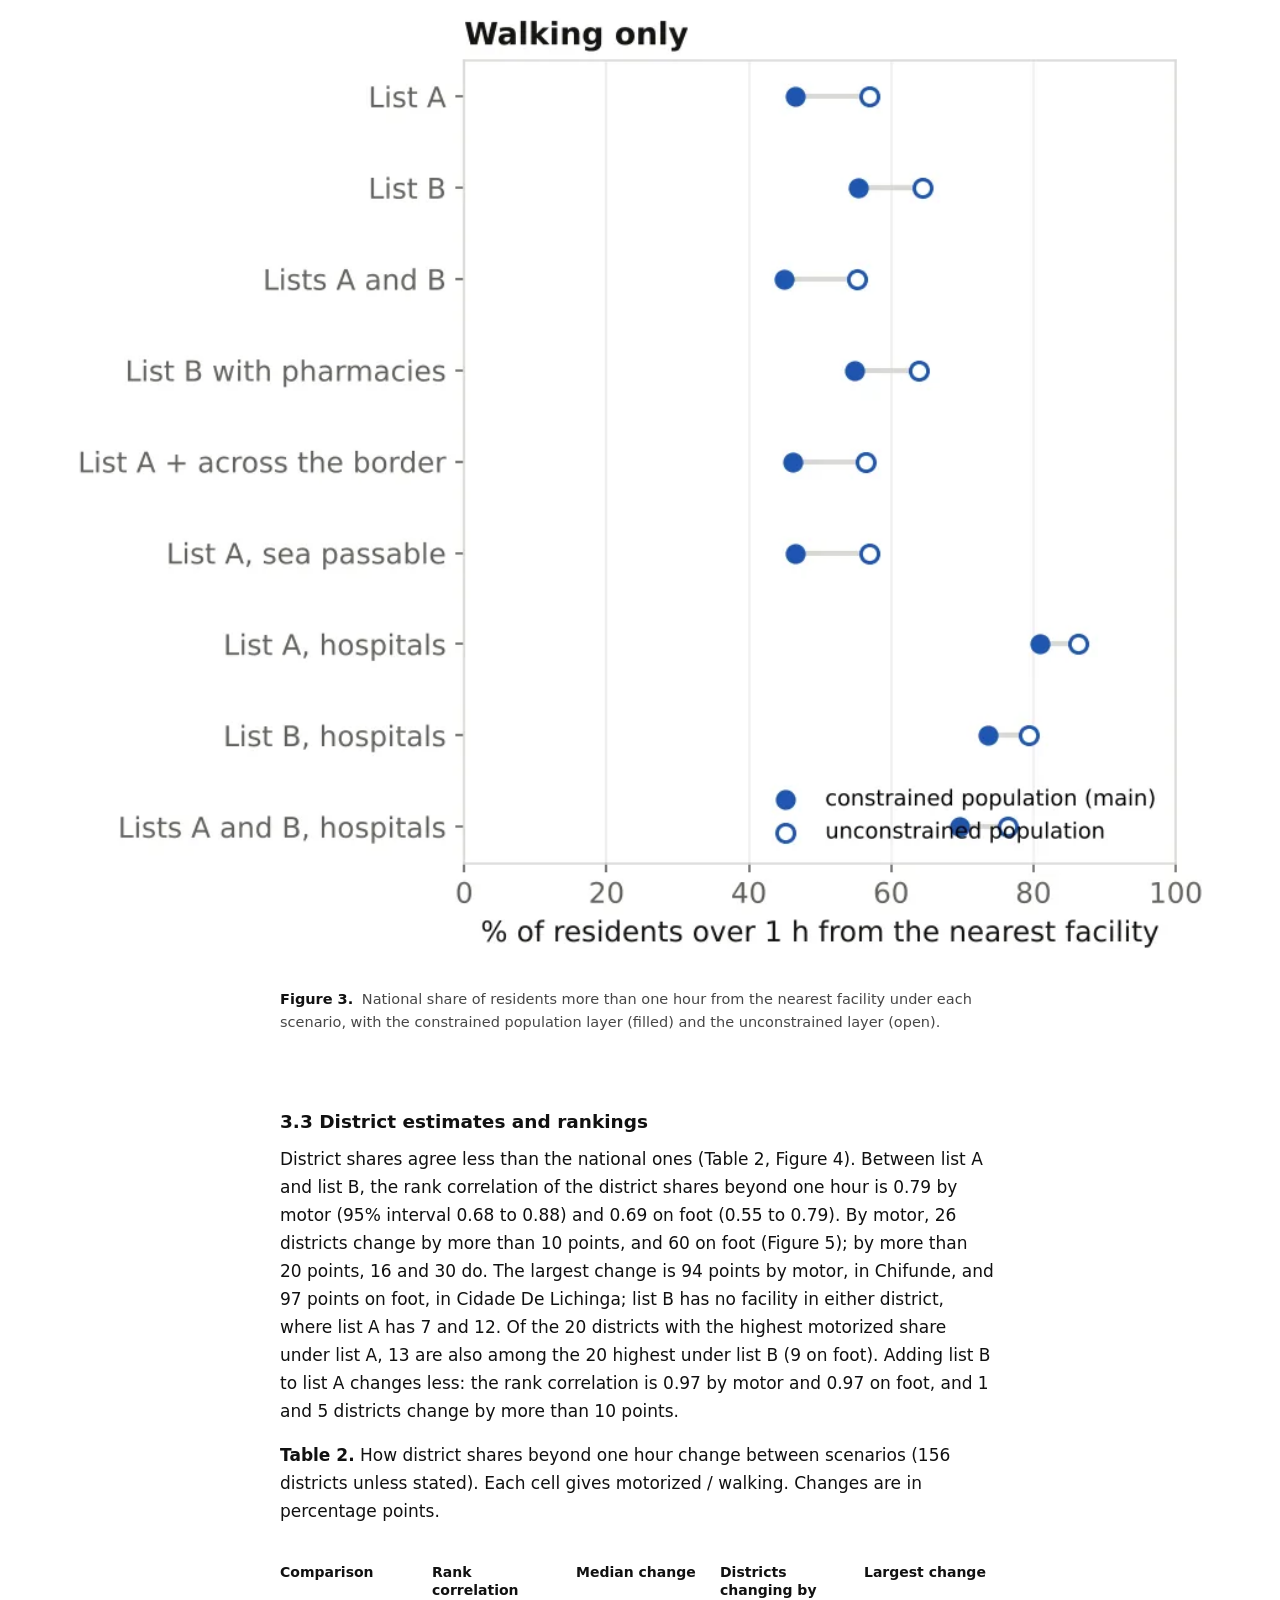
==== commit 01add250: "Fixes from the pre-release review" ====
--- a/docs/index.html
+++ b/docs/index.html
@@ -91,9 +91,9 @@
 on which of two open facility lists, or both together, is used; on foot
 the figure is between 44.9% and 55.4%. These national figures move by a
 few percentage points with the facility list, but the figure for a
-single district can move by up to 94 points, and the choice of
-population map matters as much. All travel times here are modelled, not
-measured.</p>
+single district can move by up to 94 points by motor (97 on foot), and
+the choice of population map matters as much. All travel times here are
+modelled, not measured.</p>
 <h2 id="abstract">Abstract</h2>
 <p>Estimates of how far people live from health care depend on which
 facilities are counted, how people are assumed to travel and where the
@@ -108,18 +108,18 @@
 one hour from a list A facility and 11.3% from a list B facility; on
 foot the shares are 46.6% and 55.4%. Across districts, the share beyond
 one hour under the two lists has a rank correlation of 0.79 by motor and
-0.69 on foot, and 26 and 60 districts change by more than 10 percentage
-points. Counting hospitals only, or switching from motorized to walking
-travel, tended to reorder districts more (intervals overlap). Replacing
-the WorldPop R2025A constrained population layer with the older
-unconstrained layer raises the national motorized share from 7.4% to
-14.2%, more than switching lists does; the two layers differ in release
-and inputs as well as in constraint. In three provinces in the north and
-centre, removing the 9 facilities (of 10 in the file) that the WHO
-HeRAMS survey reports as not functioning barely changes the provincial
-share on foot (57.4% to 57.5%), but a few districts move by up to 22
-points. All travel times are modelled; none was compared with measured
-journeys.</p>
+0.69 on foot, and 26 districts (motorized) and 60 (walking) change by
+more than 10 percentage points. Counting hospitals only, or switching
+from motorized to walking travel, tended to reorder districts more
+(intervals overlap). Replacing the WorldPop R2025A constrained
+population layer with the older unconstrained layer raises the national
+motorized share from 7.4% to 14.2%, more than switching lists does; the
+two layers differ in release and inputs as well as in constraint. In
+three provinces in the north and centre, removing the 9 facilities (of
+10 in the file) that the WHO HeRAMS survey reports as not functioning
+barely changes the provincial share on foot (57.4% to 57.5%), but a few
+districts move by up to 22 points. All travel times are modelled; none
+was compared with measured journeys.</p>
 <p><strong>Keywords:</strong> geographic access; health facilities;
 travel time; friction surface; OpenStreetMap; Mozambique</p>
 <h2 id="introduction">1. Introduction</h2>
@@ -477,9 +477,9 @@
 4). Between list A and list B, the rank correlation of the district
 shares beyond one hour is 0.79 by motor (95% interval 0.68 to 0.88) and
 0.69 on foot (0.55 to 0.79). By motor, 26 districts change by more than
-10 points, and 60 on foot (Figure 5); 16 and 30 change by more than 20
-points. The largest change is 94 points by motor, in Chifunde, and 97
-points on foot, in Cidade De Lichinga; list B has no facility in either
+10 points, and 60 on foot (Figure 5); by more than 20 points, 16 and 30
+do. The largest change is 94 points by motor, in Chifunde, and 97 points
+on foot, in Cidade De Lichinga; list B has no facility in either
 district, where list A has 7 and 12. Of the 20 districts with the
 highest motorized share under list A, 13 are also among the 20 highest
 under list B (9 on foot). Adding list B to list A changes less: the rank
@@ -589,7 +589,7 @@
 </figcaption>
 </figure>
 <figure class="wide mapimg" id="fig-5">
-<picture><source media="(max-width: 760px)" srcset="assets/figures/fig5_change_map_phone.webp"><img src="assets/figures/fig5_change_map.webp" width="1494" height="1253" loading="lazy" alt="Change in each district's share of residents more than one hour from the nearest facility when list B replaces list A, in percentage points. Orange: more residents beyond one hour with list B; blue: fewer. Hatched units (a lake and two islands) are not compared."></picture>
+<picture><source media="(max-width: 760px)" srcset="assets/figures/fig5_change_map_phone.webp"><img src="assets/figures/fig5_change_map.webp" width="1494" height="1186" loading="lazy" alt="Change in each district's share of residents more than one hour from the nearest facility when list B replaces list A, in percentage points. Orange: more residents beyond one hour with list B; blue: fewer. Hatched units (a lake and two islands) are not compared."></picture>
 <figcaption>
 <b>Figure 5.</b> Change in each district’s share of residents more than
 one hour from the nearest facility when list B replaces list A, in
@@ -614,7 +614,7 @@
 change by more than 10 points, partly because the lists define hospitals
 differently.</p>
 <figure class="wide mapimg" id="fig-6">
-<picture><source media="(max-width: 760px)" srcset="assets/figures/fig6_rank_phone.webp"><img src="assets/figures/fig6_rank.webp" width="1656" height="948" loading="lazy" alt="Rank correlation of district shares beyond one hour between pairs of runs, with 95% bootstrap intervals over districts. Lower values mean the choice reorders districts more. The intervals treat districts as independent, so they are likely too narrow."></picture>
+<picture><source media="(max-width: 760px)" srcset="assets/figures/fig6_rank_phone.webp"><img src="assets/figures/fig6_rank.webp" width="1674" height="948" loading="lazy" alt="Rank correlation of district shares beyond one hour between pairs of runs, with 95% bootstrap intervals over districts. Lower values mean the choice reorders districts more. The intervals treat districts as independent, so they are likely too narrow."></picture>
 <figcaption>
 <b>Figure 6.</b> Rank correlation of district shares beyond one hour
 between pairs of runs, with 95% bootstrap intervals over districts.
@@ -766,7 +766,7 @@
         <dt>HeRAMS</dt><dd>The WHO Health Resources and Services Availability Monitoring System. Its Mozambique file records, for three provinces in the north and centre, whether each facility was functioning when last assessed in 2022–2024.</dd>
         <dt>Constrained and unconstrained population</dt><dd>Two WorldPop maps of where people live. The constrained map puts people only on mapped settlements; the unconstrained map spreads them over all land. Both are models, not census counts.</dd>
         <dt>Share beyond one hour</dt><dd>The share of a district's modelled residents whose travel time to the nearest facility is more than 60 minutes. Residents who cannot reach any facility count as beyond.</dd>
-        <dt>Rank correlation</dt><dd>Spearman's rank correlation between two sets of district values. 1 means the districts come in the same order under both; lower values mean the order changes.</dd>
+        <dt>Rank correlation</dt><dd>Spearman's rank correlation between two sets of district values. A value of 1 means the districts come in the same order under both; lower values mean the order changes.</dd>
         <dt>Percentage point</dt><dd>The difference between two percentages. A share that moves from 20% to 30% changes by 10 points.</dd>
     </dl>
 </section>
